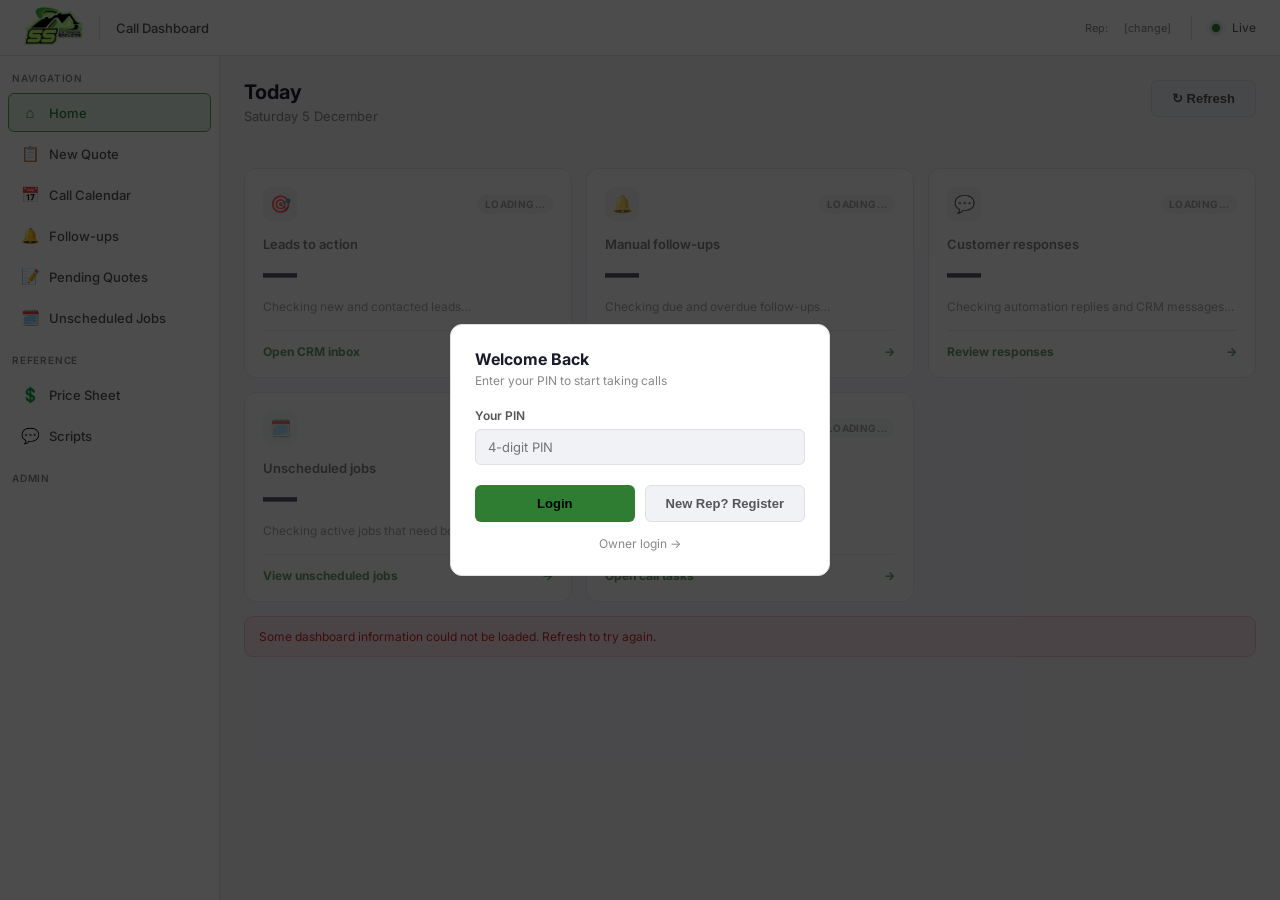
==== index.html @ 4232d692 "Simplify follow-up workspace" ====
<!DOCTYPE html>
<html lang="en">
<head>
<meta charset="UTF-8">
<meta name="viewport" content="width=device-width, initial-scale=1.0">
<title>SS Exterior Services — Call Dashboard</title>
<link rel="stylesheet" href="/css/app.css">
<style>
/* ── Floating Chat Widget ─────────────────────────────── */
#chat-bubble {
  position: fixed;
  bottom: 24px;
  right: 24px;
  width: 56px;
  height: 56px;
  border-radius: 50%;
  background: var(--ss-green, #39b54a);
  border: none;
  cursor: pointer;
  font-size: 24px;
  box-shadow: 0 4px 20px rgba(0,0,0,0.2);
  z-index: 9000;
  display: flex;
  align-items: center;
  justify-content: center;
  transition: transform 0.15s, box-shadow 0.15s;
}
#chat-bubble:hover { transform: scale(1.07); box-shadow: 0 6px 24px rgba(0,0,0,0.25); }

#chat-bubble-badge {
  position: absolute;
  top: 2px; right: 2px;
  width: 12px; height: 12px;
  background: #ef4444;
  border-radius: 50%;
  border: 2px solid #fff;
}

#chat-panel {
  width: 100%;
  min-height: 620px;
  background: #fff;
  border-radius: 10px;
  display: flex;
  flex-direction: column;
  overflow: hidden;
  border: 1px solid rgba(0,0,0,0.08);
}

#chat-header {
  background: var(--ss-green, #39b54a);
  color: #fff;
  padding: 12px 16px;
  display: flex;
  align-items: center;
  justify-content: space-between;
  flex-shrink: 0;
}
#chat-close-btn {
  background: none;
  border: none;
  color: #fff;
  font-size: 16px;
  cursor: pointer;
  padding: 4px 8px;
  border-radius: 6px;
  opacity: 0.8;
}
#chat-close-btn:hover { opacity: 1; background: rgba(255,255,255,0.15); }

#chat-messages {
  flex: 1;
  overflow-y: auto;
  padding: 16px;
  display: flex;
  flex-direction: column;
  gap: 10px;
}

.chat-msg { display: flex; }
.chat-msg-bot { justify-content: flex-start; }
.chat-msg-user { justify-content: flex-end; }

.chat-bubble-msg {
  max-width: 82%;
  padding: 9px 13px;
  border-radius: 14px;
  font-size: 13px;
  line-height: 1.45;
}
.chat-msg-bot  .chat-bubble-msg { background: #f1f3f5; color: #1a1a1a; border-bottom-left-radius: 4px; }
.chat-msg-user .chat-bubble-msg { background: var(--ss-green, #39b54a); color: #fff; border-bottom-right-radius: 4px; }

.chat-bubble-msg em { font-style: italic; opacity: 0.8; }
.chat-bubble-msg strong { font-weight: 700; }
.chat-bubble-msg .chat-action-btn {
  display: inline-block;
  margin-top: 8px;
  padding: 6px 14px;
  background: var(--ss-green, #39b54a);
  color: #fff;
  border: none;
  border-radius: 8px;
  font-size: 12px;
  font-weight: 700;
  cursor: pointer;
  width: 100%;
}
.chat-bubble-msg .chat-action-btn:hover { opacity: 0.9; }
.chat-bubble-msg .chat-action-btn.secondary {
  background: #f1f3f5;
  color: #333;
  margin-top: 4px;
}

.chat-typing { display: flex; align-items: center; gap: 4px; padding: 10px 14px; }
.chat-typing span {
  width: 7px; height: 7px;
  background: #aaa;
  border-radius: 50%;
  animation: chatBounce 1s infinite;
}
.chat-typing span:nth-child(2) { animation-delay: 0.15s; }
.chat-typing span:nth-child(3) { animation-delay: 0.30s; }
@keyframes chatBounce { 0%,80%,100%{transform:translateY(0)} 40%{transform:translateY(-6px)} }

#chat-input-row {
  display: flex;
  align-items: flex-end;
  gap: 8px;
  padding: 12px 14px;
  border-top: 1px solid #eee;
  flex-shrink: 0;
}
#chat-input {
  flex: 1;
  border: 1px solid #ddd;
  border-radius: 10px;
  padding: 8px 12px;
  font-size: 13px;
  resize: none;
  outline: none;
  font-family: inherit;
  line-height: 1.4;
  max-height: 120px;
  overflow-y: auto;
}
#chat-input:focus { border-color: var(--ss-green, #39b54a); }
#chat-send-btn {
  width: 36px; height: 36px;
  border-radius: 50%;
  background: var(--ss-green, #39b54a);
  border: none;
  color: #fff;
  font-size: 16px;
  cursor: pointer;
  display: flex;
  align-items: center;
  justify-content: center;
  flex-shrink: 0;
  transition: opacity 0.15s;
}
#chat-send-btn:hover { opacity: 0.85; }
#chat-send-btn:disabled { opacity: 0.4; cursor: not-allowed; }

.chat-workspace {
  display: grid;
  grid-template-columns: minmax(0, 1fr) 320px;
  gap: 16px;
  align-items: stretch;
}
.chat-side-panel {
  background: #fff;
  border: 1px solid var(--border);
  border-radius: 10px;
  padding: 16px;
  min-height: 620px;
  display: flex;
  flex-direction: column;
  gap: 12px;
}
.suggested-service-block {
  border: 1px solid #e5e7eb;
  border-radius: 8px;
  overflow: hidden;
  background: #fff;
}
.suggested-service-title {
  padding: 9px 11px;
  font-size: 12px;
  font-weight: 800;
  color: var(--ss-green);
  background: #f0fdf4;
}
.suggested-question {
  padding: 9px 11px;
  border-top: 1px solid #f1f5f9;
  font-size: 12px;
  line-height: 1.4;
  color: #334155;
}
.quote-start-actions {
  display: flex;
  gap: 10px;
  flex-wrap: wrap;
  align-items: center;
  margin-top: 16px;
}
.chat-build-bar {
  margin-top: auto;
  border-top: 1px solid var(--border);
  padding-top: 12px;
}
.calendar-layout {
  display: grid;
  grid-template-columns: minmax(0, 1fr) 360px;
  gap: 18px;
  align-items: start;
}
.todo-notepad {
  background: #fffdf2;
  border: 1px solid #eadfbd;
  border-radius: 10px;
  box-shadow: 0 12px 28px rgba(74, 61, 28, 0.08);
  overflow: hidden;
  position: relative;
}
.todo-notepad::before {
  content: "";
  position: absolute;
  left: 42px;
  top: 0;
  bottom: 0;
  width: 2px;
  background: rgba(239, 68, 68, 0.18);
}
.todo-pad-header {
  display: flex;
  align-items: center;
  justify-content: space-between;
  gap: 10px;
  padding: 14px 16px 12px 56px;
  background: #fff8d9;
  border-bottom: 1px solid #eadfbd;
}
.todo-pad-title {
  font-size: 16px;
  font-weight: 900;
  color: #2f2a1d;
}
.todo-pad-count {
  font-size: 11px;
  font-weight: 800;
  color: #4b7f3b;
  background: #edf8e8;
  border: 1px solid #cbe7bf;
  border-radius: 999px;
  padding: 4px 9px;
  white-space: nowrap;
}
.todo-add-row {
  display: flex;
  gap: 8px;
  padding: 13px 14px 13px 56px;
  border-bottom: 1px solid rgba(234, 223, 189, 0.75);
}
.todo-input {
  flex: 1;
  border: 1px solid #e1d5ae;
  border-radius: 8px;
  background: #fffef8;
  padding: 9px 10px;
  font: inherit;
  font-size: 13px;
  outline: none;
}
.todo-input:focus { border-color: var(--ss-green); }
.todo-list {
  min-height: 210px;
  padding: 4px 0 8px;
  background-image: repeating-linear-gradient(to bottom, transparent 0, transparent 37px, rgba(91, 76, 38, 0.10) 38px, rgba(91, 76, 38, 0.10) 39px);
}
.todo-item {
  display: grid;
  grid-template-columns: 28px minmax(0, 1fr) 28px;
  gap: 8px;
  align-items: start;
  min-height: 39px;
  padding: 8px 10px 7px 56px;
}
.todo-check {
  width: 18px;
  height: 18px;
  margin-top: 2px;
  accent-color: var(--ss-green);
  cursor: pointer;
}
.todo-text {
  min-height: 22px;
  border: none;
  background: transparent;
  color: #332f24;
  font-size: 13px;
  line-height: 1.45;
  outline: none;
  padding: 0;
  word-break: break-word;
}
.todo-item.done .todo-text {
  color: #928a70;
  text-decoration: line-through;
}
.todo-delete {
  border: none;
  background: transparent;
  color: #a15c55;
  border-radius: 6px;
  cursor: pointer;
  font-size: 16px;
  line-height: 1;
  padding: 3px 0;
}
.todo-delete:hover { background: rgba(161, 92, 85, 0.12); }
.todo-empty {
  padding: 22px 18px 22px 56px;
  color: #8c836a;
  font-size: 13px;
  line-height: 1.5;
}
.todo-pad-footer {
  display: flex;
  justify-content: space-between;
  gap: 8px;
  padding: 11px 14px 13px 56px;
  background: rgba(255, 248, 217, 0.68);
  border-top: 1px solid rgba(234, 223, 189, 0.75);
}
.todo-reminder-list {
  margin: 12px 0 18px;
  padding: 0;
  list-style: none;
  display: flex;
  flex-direction: column;
  gap: 7px;
}
.todo-reminder-list li {
  background: #fffdf2;
  border: 1px solid #eadfbd;
  border-radius: 8px;
  padding: 9px 10px;
  font-size: 13px;
  color: #332f24;
}

@media (max-width: 480px) {
  #chat-bubble { bottom: 16px; right: 16px; }
  #chat-panel { min-height: calc(100dvh - 190px); }
}
@media (max-width: 900px) {
  .chat-workspace { grid-template-columns: 1fr; }
  .calendar-layout { grid-template-columns: 1fr; }
  .chat-side-panel { min-height: auto; }
  #chat-panel { min-height: 520px; }
}
</style>
</head>
<body>

<div class="app">
  <!-- TOP BAR -->
  <div class="topbar">
    <div class="logo"><img src="[data-uri]" alt="SS Exterior Services"></div>
    <div class="topbar-divider"></div>
    <div class="topbar-title">Call Dashboard</div>
    <div class="topbar-right">
      <div style="display:flex;align-items:center;gap:8px;cursor:pointer;" onclick="changeRep()">
        <div style="font-size:11px;color:var(--text3);">Rep:</div>
        <div id="rep-display" style="font-size:13px;font-weight:600;color:var(--ss-green);"></div>
        <div style="font-size:11px;color:var(--text3);">[change]</div>
      </div>
      <div style="width:1px;height:24px;background:var(--border);margin:0 8px;"></div>
      <div class="status-dot"></div>
      <div class="status-label">Live</div>
    </div>
  </div>

  <div class="main">
    <!-- SIDEBAR -->
    <div class="sidebar">
      <div class="sidebar-section">Navigation</div>
      <div class="nav-item active" onclick="showPage('home')">
        <span class="nav-icon">⌂</span> Home
      </div>
      <div class="nav-item" onclick="showPage('quotes')">
        <span class="nav-icon">📋</span> New Quote
      </div>
      <div class="nav-item" onclick="showPage('calendar')">
        <span class="nav-icon">📅</span> Call Calendar
      </div>
      <div class="nav-item" onclick="showPage('followups')">
        <span class="nav-icon">🔔</span> Follow-ups
      </div>
      <div class="nav-item" onclick="showPage('pendingquotes'); loadPendingQuotesTab();">
        <span class="nav-icon">📝</span> Pending Quotes
      </div>
      <div class="nav-item" onclick="showPage('unscheduled')">
        <span class="nav-icon">🗓️</span> Unscheduled Jobs
      </div>
      <div class="sidebar-section">Reference</div>
      <div class="nav-item" onclick="showPage('pricing')">
        <span class="nav-icon">💲</span> Price Sheet
      </div>
      <div class="nav-item" onclick="showPage('scripts')">
        <span class="nav-icon">💬</span> Scripts
      </div>
      <div class="sidebar-section">Admin</div>
      <div class="nav-item" onclick="showPage('performance')" id="nav-performance" style="display:none;">
        <span class="nav-icon">📊</span> Performance
      </div>
    </div>

    <!-- CONTENT -->
    <div class="content">

      <!-- ==================== HOME PAGE ==================== -->
      <div class="page active" id="page-home">
        <div class="home-heading">
          <div>
            <div class="page-title">Today</div>
            <div class="page-subtitle" id="home-date">What needs your attention across the Call Dashboard and CRM</div>
          </div>
          <button class="btn-secondary home-refresh" id="home-refresh-btn" onclick="loadHomeDashboard(true)">↻ Refresh</button>
        </div>
        <div class="home-caught-up" id="home-caught-up" hidden>
          <div class="home-caught-up-icon">✓</div>
          <div><strong>You’re caught up for today</strong><span>Nothing needs immediate attention.</span></div>
        </div>
        <div class="home-card-grid" id="home-card-grid" aria-live="polite">
          <article class="home-action-card is-loading" id="home-card-leads"><div class="home-card-top"><span class="home-card-icon">🎯</span><span class="home-card-state">Loading…</span></div><div class="home-card-label">Leads to action</div><div class="home-card-count">—</div><div class="home-card-detail">Checking new and contacted leads…</div><button class="home-card-link" onclick="openCrmPage('/inbox')">Open CRM inbox <span>→</span></button></article>
          <article class="home-action-card is-loading" id="home-card-followups"><div class="home-card-top"><span class="home-card-icon">🔔</span><span class="home-card-state">Loading…</span></div><div class="home-card-label">Manual follow-ups</div><div class="home-card-count">—</div><div class="home-card-detail">Checking due and overdue follow-ups…</div><button class="home-card-link" onclick="openHomeSection('followups')">View follow-ups <span>→</span></button></article>
          <article class="home-action-card is-loading" id="home-card-responses"><div class="home-card-top"><span class="home-card-icon">💬</span><span class="home-card-state">Loading…</span></div><div class="home-card-label">Customer responses</div><div class="home-card-count">—</div><div class="home-card-detail">Checking automation replies and CRM messages…</div><button class="home-card-link" onclick="openHomeSection('followups')">Review responses <span>→</span></button></article>
          <article class="home-action-card is-loading" id="home-card-unscheduled"><div class="home-card-top"><span class="home-card-icon">🗓️</span><span class="home-card-state">Loading…</span></div><div class="home-card-label">Unscheduled jobs</div><div class="home-card-count">—</div><div class="home-card-detail">Checking active jobs that need booking…</div><button class="home-card-link" onclick="openHomeSection('unscheduled')">View unscheduled jobs <span>→</span></button></article>
          <article class="home-action-card is-loading" id="home-card-todos"><div class="home-card-top"><span class="home-card-icon">✓</span><span class="home-card-state">Loading…</span></div><div class="home-card-label">Call tasks</div><div class="home-card-count">—</div><div class="home-card-detail">Checking the shared call task list…</div><button class="home-card-link" onclick="openHomeSection('calendar')">Open call tasks <span>→</span></button></article>
        </div>
        <div class="home-load-error" id="home-load-error" hidden></div>
      </div>

      <!-- ==================== NEW QUOTE PAGE ==================== -->
      <div class="page" id="page-quotes">


        <div id="service-select-view">
          <div class="page-title">New Quote</div>
          <div class="page-subtitle">Capture the client details first, then build the quote through chat</div>

          <!-- CLIENT INFO FIRST -->
          <div class="card" style="margin-bottom:20px;">
            <div class="card-header">
              <div>
                <div class="card-title">Client Details</div>
                <div class="card-subtitle">Capture before anything else in case the call drops</div>
              </div>
            </div>
            <div class="form-row">
              <div class="form-group">
                <label class="form-label">Client Name *</label>
                <input class="form-input" id="client-name" placeholder="Full name" oninput="updateClientInfo()">
              </div>
              <div class="form-group">
                <label class="form-label">Phone Number *</label>
                <input class="form-input" id="client-phone" placeholder="04XX XXX XXX" oninput="updateClientInfo()" onblur="loadClientAttributionDefault()">
              </div>
            </div>
            <div class="form-row">
              <div class="form-group">
                <label class="form-label">Suburb *</label>
                <input class="form-input" id="client-suburb" placeholder="e.g. Kilmore"
                  oninput="updateClientInfo(); calcTravel(this.value)"
                  onblur="_refreshManualQuoteIfVisible()">
              </div>
              <div class="form-group">
                <label class="form-label">Travel Estimate</label>
                <input class="form-input" id="travel-display" placeholder="Enter suburb first" readonly style="color:var(--ss-green);">
              </div>
            </div>
            <div class="form-row">
              <div class="form-group">
                <label class="form-label">Email <span style="color:var(--text3);font-weight:400;">(optional)</span></label>
                <input class="form-input" id="client-email" placeholder="client@email.com" oninput="updateClientInfo()">
              </div>
              <div class="form-group" style="display:flex;align-items:flex-end;">
                <div style="font-size:11px;color:var(--text3);padding-bottom:4px;">Email needed to send quote via Outlook</div>
              </div>
            </div>
            <div class="form-group">
              <label class="form-label">Full Property Address <span style="color:var(--text3);font-weight:400;">(street number + street + suburb)</span></label>
              <input class="form-input" id="client-address" placeholder="e.g. 12 Smith St, Kilmore" oninput="updateClientInfo()">
            </div>
            <div class="form-group" style="background:#f4faef;border:1px solid #d8ebcb;border-radius:10px;padding:12px;">
              <div class="form-label">Marketing permission <span style="color:var(--text3);font-weight:400;">(optional — ask the customer; leave unticked unless they say yes)</span></div>
              <label style="display:flex;gap:8px;align-items:flex-start;font-size:12px;margin-top:7px;"><input type="checkbox" id="client-consent-sms" onchange="updateClientInfo()" style="margin-top:2px;"> SMS marketing: Yes</label>
              <label style="display:flex;gap:8px;align-items:flex-start;font-size:12px;margin-top:7px;"><input type="checkbox" id="client-consent-email" onchange="updateClientInfo()" style="margin-top:2px;"> Email marketing: Yes</label>
              <div style="font-size:11px;color:var(--text3);margin-top:7px;">Suggested wording: “Would you like occasional offers and seasonal service reminders? You can opt out at any time.”</div>
            </div>
            <div class="form-row">
              <div class="form-group">
                <label class="form-label">Lead Source <span style="color:var(--text3);font-weight:400;">(if known)</span></label>
                <select class="form-input" id="client-source" onchange="updateClientSource()" style="background:#fff;">
                  <option value="">— Select source —</option>
                  <option value="phone-call">📞 Inbound phone call</option>
                  <option value="meta-ad">📘 Meta / Facebook Ad</option>
                  <option value="google-ad">🔍 Google Ad</option>
                  <option value="website">🌐 Website</option>
                  <option value="referral">🤝 Referral / word of mouth</option>
                  <option value="repeat">🔁 Repeat customer</option>
                  <option value="other">❓ Other</option>
                </select>
              </div>
              <div class="form-group" id="client-campaign-group" style="display:none;">
                <label class="form-label">Ad Campaign *</label>
                <input class="form-input" id="client-campaign" list="campaign-options" placeholder="Select or enter campaign" oninput="updateClientCampaign()">
                <datalist id="campaign-options"></datalist>
              </div>
            </div>
            <div id="client-warning" class="alert alert-info" style="display:none;">
              ⚡ Enter client name and phone before proceeding
            </div>
          </div>

          <div class="quote-start-actions">
            <button class="btn-primary" onclick="startChatQuote()" style="width:auto;min-width:180px;">Start Quote</button>
            <div style="font-size:12px;color:var(--text3);">The rep can type the service, measurements, custom line items and quote changes in the chat.</div>
          </div>
        </div>

        <!-- CALL FLOW VIEW -->
        <div id="call-flow-view" style="display:none;">
          <div class="flow-header">
            <button class="flow-back" onclick="backToServices()">← Go Back</button>
            <div class="flow-service-name" id="flow-service-name">Quote Chat</div>
          </div>
          <div class="chat-workspace">
            <div id="chat-panel">
              <div id="chat-header">
                <div style="display:flex;align-items:center;gap:8px;">
                  <span style="font-size:16px;">✦</span>
                  <div>
                    <div style="font-weight:700;font-size:13px;">Quote Assistant</div>
                    <div id="chat-status" style="font-size:11px;opacity:0.8;">Ready</div>
                  </div>
                </div>
              </div>

              <div id="chat-messages">
                <div class="chat-msg chat-msg-bot">
                  <div class="chat-bubble-msg">
                    Start by typing what the customer needs. For example: <em>"Gutter cleaning, 3 bed single storey in Wallan, no gutter guard, never cleaned."</em>
                  </div>
                </div>
              </div>

              <div id="chat-input-row">
                <textarea id="chat-input" placeholder="Type service, property details, quote changes or custom line items…" rows="1"
                  onkeydown="if(event.key==='Enter'&&!event.shiftKey){event.preventDefault();chatSend();}"
                  oninput="this.style.height='auto';this.style.height=Math.min(this.scrollHeight,120)+'px'"></textarea>
                <button id="chat-send-btn" onclick="chatSend()">↑</button>
              </div>
            </div>
            <aside class="chat-side-panel">
              <div>
                <div class="card-title">Suggested Questions</div>
                <div class="card-subtitle">Updates when a service is mentioned in chat</div>
              </div>
              <div id="suggested-questions-list"></div>
              <div id="chat-quote-items"></div>
              <div class="chat-build-bar">
                <button id="chat-build-quote-btn" class="btn-primary" onclick="buildChatQuote()" disabled>Build Quote</button>
                <div style="font-size:11px;color:var(--text3);margin-top:6px;">Available once at least one line item has been added.</div>
              </div>
            </aside>
          </div>
          <div id="quote-output" style="display:none;"></div>
        </div>
      </div>

      <!-- ==================== CALENDAR PAGE ==================== -->
      <div class="page" id="page-calendar">
        <div class="page-title">Call Calendar</div>
        <div class="page-subtitle">Scheduled callbacks and follow-ups</div>
        <div style="display:flex;justify-content:space-between;align-items:center;margin-bottom:16px;flex-wrap:wrap;gap:8px;">
          <div style="display:flex;align-items:center;gap:8px;">
            <button onclick="calPrev()" style="border:1px solid var(--border);background:#fff;border-radius:8px;padding:6px 12px;cursor:pointer;font-size:14px;">◀</button>
            <div id="cal-month-label" style="font-size:16px;font-weight:700;min-width:160px;text-align:center;"></div>
            <button onclick="calNext()" style="border:1px solid var(--border);background:#fff;border-radius:8px;padding:6px 12px;cursor:pointer;font-size:14px;">▶</button>
          </div>
          <div style="display:flex;gap:8px;">
            <button class="btn-secondary" style="width:auto;" onclick="importCallList()">📥 Import Call List</button>
            <button class="btn-primary" style="width:auto;" onclick="openAddFollowUp()">+ Add Follow-up</button>
          </div>
        </div>
        <div class="calendar-layout">
          <div>
            <div id="cal-grid" style="display:grid;grid-template-columns:repeat(7,1fr);gap:2px;margin-bottom:16px;">
              <!-- Rendered by JS -->
            </div>
            <div id="cal-day-detail" style="display:none;">
              <div style="display:flex;justify-content:space-between;align-items:center;margin-bottom:12px;">
                <div id="cal-day-title" style="font-size:15px;font-weight:700;"></div>
                <button onclick="document.getElementById('cal-day-detail').style.display='none'" style="border:none;background:none;cursor:pointer;font-size:18px;color:var(--text3);">✕</button>
              </div>
              <div id="cal-day-items"></div>
            </div>
          </div>
          <div class="todo-notepad">
            <div class="todo-pad-header">
              <div>
                <div class="todo-pad-title">Call To-Do List</div>
                <div style="font-size:12px;color:#7b735d;margin-top:2px;">Notes for the team to action</div>
              </div>
              <div class="todo-pad-count" id="todo-count">0 open</div>
            </div>
            <div class="todo-add-row">
              <input class="todo-input" id="todo-input" placeholder="Add a task..." onkeydown="if(event.key==='Enter'){addTodoItem()}">
              <button class="btn-primary" onclick="addTodoItem()" style="width:auto;padding:9px 12px;">Add</button>
            </div>
            <div class="todo-list" id="todo-list"></div>
            <div class="todo-pad-footer">
              <button class="btn-secondary" onclick="clearCompletedTodos()" style="width:auto;font-size:12px;">Clear Done</button>
              <button class="btn-secondary" onclick="clearAllTodos()" style="width:auto;font-size:12px;color:#a15c55;">Clear All</button>
            </div>
          </div>
        </div>
      </div>

      <!-- ==================== FOLLOW-UPS PAGE ==================== -->
      <div class="page" id="page-followups">
        <div style="display:flex;justify-content:space-between;align-items:flex-start;gap:14px;flex-wrap:wrap;">
          <div><div class="page-title">Follow-ups</div><div class="page-subtitle">Quote follow-ups and upcoming work in one clear workspace</div></div>
          <button id="priority-refresh-btn" class="btn-secondary" onclick="loadAiFollowUpPriorities(true)" style="width:auto;">Refresh</button>
        </div>
        <div class="priority-page-tabs" role="tablist" aria-label="Follow-up pages">
          <button id="priority-tab-quotes" class="priority-page-tab active" onclick="setPriorityPage('quotes')" role="tab">Pending Quotes <span id="priority-tab-quotes-count"></span></button>
          <button id="priority-tab-jobs" class="priority-page-tab" onclick="setPriorityPage('jobs')" role="tab">Unscheduled Jobs <span id="priority-tab-jobs-count"></span></button>
        </div>
        <div id="priority-quote-tabs" class="priority-sub-tabs" role="tablist" aria-label="Pending quote status">
          <button class="priority-sub-tab active" data-priority-quote-view="due" onclick="setPriorityQuoteView('due')" role="tab">Due for manual contact <span id="priority-sub-due-count"></span></button>
          <button class="priority-sub-tab" data-priority-quote-view="upcoming" onclick="setPriorityQuoteView('upcoming')" role="tab">Upcoming <span id="priority-sub-upcoming-count"></span></button>
          <button class="priority-sub-tab" data-priority-quote-view="not_scheduled" onclick="setPriorityQuoteView('not_scheduled')" role="tab">Not currently scheduled <span id="priority-sub-not-scheduled-count"></span></button>
          <button class="priority-sub-tab" data-priority-quote-view="draft" onclick="setPriorityQuoteView('draft')" role="tab">Drafts <span id="priority-sub-draft-count"></span></button>
          <button class="priority-sub-tab" data-priority-quote-view="draft_review" onclick="setPriorityQuoteView('draft_review')" role="tab">Draft review <span id="priority-sub-draft-review-count"></span></button>
        </div>
        <div id="priority-status" style="display:none;"></div>
        <div id="priority-overview" style="display:none;"></div>
        <div id="priority-list"><div class="empty-state"><div class="empty-state-title">Building the follow-up centre…</div><div class="empty-state-desc">Reading CRM deliveries, customer responses, internal notes, drafts and jobs</div></div></div>
      </div>

      <div class="modal-overlay" id="priority-detail-modal" onclick="if(event.target===this) closePriorityDetail()">
        <div class="modal priority-detail-modal" role="dialog" aria-modal="true" aria-labelledby="priority-detail-title">
          <div class="priority-detail-header">
            <div>
              <div class="modal-title" id="priority-detail-title">Follow-up details</div>
              <div id="priority-detail-service" class="priority-detail-service"></div>
            </div>
            <button class="btn-secondary" onclick="closePriorityDetail()" aria-label="Back to follow-ups" style="width:auto;">← Back to follow-ups</button>
          </div>
          <div id="priority-detail-body"></div>
          <div class="priority-detail-footer">
            <button class="btn-secondary" onclick="closePriorityDetail()">← Back to follow-ups</button>
            <button class="btn-primary" id="priority-detail-open-btn" style="width:auto;">Open record</button>
          </div>
        </div>
      </div>

      <!-- ==================== PRICING PAGE ==================== -->
      <div class="page" id="page-pricing">
        <div class="page-title">Price Sheet</div>
        <div class="page-subtitle">SS Exterior Services — fixed rates</div>

        <div class="card">
          <div class="card-title" style="margin-bottom:12px;">Global</div>
          <div class="quote-line"><span class="quote-line-label">Minimum job</span><span class="quote-line-value">$150.00</span></div>
          <div class="quote-line"><span class="quote-line-label">Travel</span><span class="quote-line-value">$1.00/km</span></div>
          <div class="quote-line"><span class="quote-line-label">Off-site debris removal</span><span class="quote-line-value">$100.00 flat</span></div>
        </div>

        <div class="two-col">
          <div class="card">
            <div class="card-title" style="margin-bottom:12px;">Gutter Cleaning</div>
            <div class="quote-line"><span class="quote-line-label">Single storey</span><span class="quote-line-value">$3.00/m</span></div>
            <div class="quote-line"><span class="quote-line-label">Double storey</span><span class="quote-line-value">$6.00/m</span></div>
            <div class="quote-line"><span class="quote-line-label">Gutter guard</span><span class="quote-line-value">×2</span></div>
            <div class="quote-line"><span class="quote-line-label">Difficult access</span><span class="quote-line-value">×1.5</span></div>
            <div class="quote-line"><span class="quote-line-label">Debris medium</span><span class="quote-line-value">×1.5</span></div>
            <div class="quote-line"><span class="quote-line-label">Debris heavy</span><span class="quote-line-value">×2</span></div>
          </div>
          <div class="card">
            <div class="card-title" style="margin-bottom:12px;">Solar Panel Cleaning</div>
            <div class="quote-line"><span class="quote-line-label">&lt;1 year since clean</span><span class="quote-line-value">$5.50/panel</span></div>
            <div class="quote-line"><span class="quote-line-label">1–2 years</span><span class="quote-line-value">$6.75/panel</span></div>
            <div class="quote-line"><span class="quote-line-label">2–4 years</span><span class="quote-line-value">$8.25/panel</span></div>
            <div class="quote-line"><span class="quote-line-label">4+ years / never</span><span class="quote-line-value">$10.50/panel</span></div>
            <div class="quote-line"><span class="quote-line-label">Double storey hard access</span><span class="quote-line-value">×2</span></div>
          </div>
          <div class="card">
            <div class="card-title" style="margin-bottom:12px;">Window Cleaning</div>
            <div class="quote-line"><span class="quote-line-label">Single storey exterior</span><span class="quote-line-value">$6.00/pane</span></div>
            <div class="quote-line"><span class="quote-line-label">Double storey exterior</span><span class="quote-line-value">$10.50/pane</span></div>
            <div class="quote-line"><span class="quote-line-label">Interior add-on</span><span class="quote-line-value">×2 exterior</span></div>
            <div class="quote-line"><span class="quote-line-label">Post-construction single</span><span class="quote-line-value">$17.50/pane</span></div>
            <div class="quote-line"><span class="quote-line-label">Post-construction double</span><span class="quote-line-value">$24.00/pane</span></div>
            <div class="quote-line"><span class="quote-line-label">Flyscreens</span><span class="quote-line-value">$5.00 each</span></div>
            <div class="quote-line"><span class="quote-line-label">Deep clean tracks</span><span class="quote-line-value">$9.00/window</span></div>
          </div>
          <div class="card">
            <div class="card-title" style="margin-bottom:12px;">Roof Cleaning (Softwash)</div>
            <div class="quote-line"><span class="quote-line-label">Single storey</span><span class="quote-line-value">$5.00/sqm</span></div>
            <div class="quote-line"><span class="quote-line-label">Double storey</span><span class="quote-line-value">$6.00/sqm</span></div>
            <div class="quote-line"><span class="quote-line-label">Biocide add-on single</span><span class="quote-line-value">$2.00/sqm</span></div>
            <div class="quote-line"><span class="quote-line-label">Biocide add-on double</span><span class="quote-line-value">$3.25/sqm</span></div>
          </div>
          <div class="card">
            <div class="card-title" style="margin-bottom:12px;">House Washing</div>
            <div class="quote-line"><span class="quote-line-label">Single storey (phone)</span><span class="quote-line-value">$450</span></div>
            <div class="quote-line"><span class="quote-line-label">Double storey (phone)</span><span class="quote-line-value">$650</span></div>
            <div class="quote-line"><span class="quote-line-label">Patio/veranda (single)</span><span class="quote-line-value">+$150</span></div>
            <div class="quote-line"><span class="quote-line-label">Patio/veranda (multiple)</span><span class="quote-line-value">+$250</span></div>
          </div>
          <div class="card">
            <div class="card-title" style="margin-bottom:12px;">Pressure Washing</div>
            <div class="quote-line"><span class="quote-line-label">&lt;1 year</span><span class="quote-line-value">$4.00/sqm</span></div>
            <div class="quote-line"><span class="quote-line-label">1–3 years</span><span class="quote-line-value">$4.50/sqm</span></div>
            <div class="quote-line"><span class="quote-line-label">3+ years / never</span><span class="quote-line-value">$5.00/sqm</span></div>
          </div>
          <div class="card">
            <div class="card-title" style="margin-bottom:12px;">Gutter Exterior Softwash</div>
            <div class="quote-line"><span class="quote-line-label">Single storey</span><span class="quote-line-value">$3.00/m</span></div>
            <div class="quote-line"><span class="quote-line-label">Double storey</span><span class="quote-line-value">$5.00/m</span></div>
          </div>
          <div class="card">
            <div class="card-title" style="margin-bottom:12px;">Solar Bird Proofing</div>
            <div class="quote-line"><span class="quote-line-label">Single storey mesh</span><span class="quote-line-value">$35.00/m</span></div>
            <div class="quote-line"><span class="quote-line-label">Double storey mesh</span><span class="quote-line-value">$55.00/m</span></div>
            <div class="quote-line"><span class="quote-line-label">Nest/dropping removal</span><span class="quote-line-value">$200 flat</span></div>
          </div>
        </div>
      </div>

      <!-- ==================== PERFORMANCE PAGE ==================== -->
      <div class="page" id="page-performance">
        <div class="page-title">Rep Performance</div>
        <div class="page-subtitle">Quote activity and conversion tracking</div>
        <div class="form-row" style="margin-bottom:16px;">
          <div class="form-group">
            <label class="form-label">Date From</label>
            <input class="form-input" type="date" id="perf-from">
          </div>
          <div class="form-group">
            <label class="form-label">Date To</label>
            <input class="form-input" type="date" id="perf-to">
          </div>
        </div>
        <button class="btn-primary" style="width:auto;margin-bottom:20px;" onclick="loadPerformance()">Load Report</button>
        <div id="performance-content">
          <div class="empty-state">
            <div class="empty-state-icon">📊</div>
            <div class="empty-state-title">Select a date range and load the report</div>
          </div>
        </div>
      </div>

      <!-- ==================== SCRIPTS PAGE ==================== -->
      <div class="page" id="page-scripts">
        <div class="page-title">Scripts & Guidelines</div>
        <div class="page-subtitle">Reference during calls</div>

        <div class="card">
          <div class="card-title" style="margin-bottom:12px;">📞 Opening Every Call</div>
          <div class="question-script" style="margin:0;">
            "Thanks for calling SS Exterior Services, my name is [Name]. Before we get into it, could I grab your name and best contact number just in case we get cut off?"
          </div>
        </div>

        <div class="card">
          <div class="card-title" style="margin-bottom:12px;">🚨 Custom Quote — Escalation to Simon</div>
          <div class="question-script" style="margin:0;">
            "That's something that requires a custom quote — I'll pass your details straight to Simon who'll be in touch shortly. Could I grab your name, best contact number, and address? [If stains/photos needed: 'Could you also send through some photos to 0447 130 743?']"
          </div>
        </div>

        <div class="card">
          <div class="card-title" style="margin-bottom:12px;">🪟 Window Cleaning Disclaimer</div>
          <div class="question-script" style="margin:0;">
            "Just to let you know, this is a standard window clean and doesn't include removal of hard water stains, paint residue, silicone, or any heavy buildup. If there is any of that present on the day, we'll let you know and that would be quoted separately before we proceed."
          </div>
        </div>

        <div class="card">
          <div class="card-title" style="margin-bottom:12px;">🧪 Biocide Treatment Explanation</div>
          <div class="question-script" style="margin:0;">
            "A roof biocide treatment is a specialised chemical treatment we apply directly to your roof surface. It kills all existing lichen, moss, and algae at the root — not just on the surface — and prevents regrowth for up to 2 to 4 years depending on your roof and environment. You'll see the lichen gradually dying off and disappearing over the following months. It's a much gentler process than pressure washing, so it's completely safe for all roof types including terra cotta."
          </div>
        </div>

        <div class="card">
          <div class="card-title" style="margin-bottom:12px;">🐦 Bird Proofing Bundle Explanation</div>
          <div class="question-script" style="margin:0;">
            "Just so you know, our solar bird proofing is part of a complete service package. We include a full gutter clean and solar panel clean at the same time. That way the job is done to a complete standard — it also means you're not dealing with blocked gutters or dirty panels voiding any warranty on the proofing. It works out much better value all round."
          </div>
        </div>

        <div class="card">
          <div class="card-title" style="margin-bottom:12px;">🏡 House Washing — What's Included</div>
          <div class="question-script" style="margin:0;">
            "That includes a complete clean of your home's exterior — walls, facades, gutters, fascia, and eaves. It doesn't include the roof — that's a separate service if you need it. All our cleaning methods comply with manufacturer specifications for your building materials, so it's fully warranty compliant. We'll also send you before and after photos."
          </div>
        </div>

        <div class="card">
          <div class="card-title" style="margin-bottom:12px;">✅ Closing Every Call</div>
          <div class="question-script" style="margin:0;">
            "So just to confirm, we'll be doing [SERVICE] at [SUBURB] for a total of $[PRICE] including travel. That includes [KEY INCLUSIONS]. When works best for you — are you flexible on dates or is there a particular time that suits?"
          </div>
        </div>
      </div>

      <!-- ==================== PENDING QUOTES PAGE ==================== -->
      <div class="page" id="page-pendingquotes">
        <div class="page-title">Pending Quotes</div>
        <div class="page-subtitle">Select a quote to review and close with the customer</div>
        <div id="pq-list-view">
          <div id="pq-list-container">
            <div class="empty-state">
              <div class="empty-state-icon">📝</div>
              <div class="empty-state-title">Loading quotes…</div>
            </div>
          </div>
        </div>
        <div id="pq-detail-view" style="display:none;">
          <!-- Injected by JS -->
        </div>
      </div>

      <!-- ==================== UNSCHEDULED JOBS PAGE ==================== -->
      <div class="page" id="page-unscheduled">
        <div class="page-title">Unscheduled Jobs</div>
        <div class="page-subtitle">Contact customers, record an outcome, and book active jobs or unscheduled calendar events</div>
        <div id="uj-list-view">
          <div style="display:flex;gap:10px;align-items:center;margin-bottom:16px;flex-wrap:wrap;">
            <input id="uj-search" class="form-input" type="search" placeholder="Search client, service, phone, or notes…" oninput="renderUnscheduledList()" style="max-width:420px;">
            <button class="btn-secondary" onclick="loadUnscheduledTab()" style="width:auto;">↻ Refresh</button>
          </div>
          <div id="uj-list-container">
            <div class="empty-state"><div class="empty-state-icon">🗓️</div><div class="empty-state-title">Loading unscheduled items…</div></div>
          </div>
        </div>
        <div id="uj-detail-view" style="display:none;"></div>
      </div>

    </div><!-- /content -->
  </div><!-- /main -->
</div><!-- /app -->

<!-- TO-DO REMINDER MODAL -->
<div class="modal-overlay" id="todo-reminder-modal">
  <div class="modal" style="width:440px;">
    <div class="modal-title">Call To-Do Reminder</div>
    <div class="modal-subtitle">There are items on the team to-do list to address.</div>
    <ul class="todo-reminder-list" id="todo-reminder-list"></ul>
    <div class="modal-actions">
      <button class="btn-secondary" onclick="closeTodoReminder()">Dismiss</button>
      <button class="btn-primary" onclick="closeTodoReminder(); showPageFromTodoReminder();">Open Call Calendar</button>
    </div>
  </div>
</div>

<!-- ADD FOLLOW-UP MODAL -->
<div class="modal-overlay" id="followup-modal">
  <div class="modal">
    <div class="modal-title">Add Follow-up</div>
    <div class="modal-subtitle">Schedule a callback or follow-up call</div>
    <div class="form-group">
      <label class="form-label">Client Name</label>
      <input class="form-input" id="fu-name" placeholder="Full name">
    </div>
    <div class="form-row">
      <div class="form-group">
        <label class="form-label">Phone</label>
        <input class="form-input" id="fu-phone" placeholder="04XX XXX XXX">
      </div>
      <div class="form-group">
        <label class="form-label">Service</label>
        <select class="form-input" id="fu-service">
          <option>Gutter Cleaning</option>
          <option>Solar Panel Cleaning</option>
          <option>Window Cleaning</option>
          <option>House Washing</option>
          <option>Roof Cleaning</option>
          <option>Roof Biocide Treatment</option>
          <option>Pressure Washing</option>
          <option>Gutter Exterior Softwash</option>
          <option>Solar Bird Proofing</option>
        </select>
      </div>
    </div>
    <div class="form-row">
      <div class="form-group">
        <label class="form-label">Next Follow-up</label>
        <input class="form-input" id="fu-date" type="date">
      </div>
      <div class="form-group">
        <label class="form-label">Call Time</label>
        <input class="form-input" id="fu-time" type="time">
      </div>
    </div>
    <div class="form-group">
      <label class="form-label">Notes</label>
      <textarea class="form-input" id="fu-notes" placeholder="What to discuss, quote given, etc."></textarea>
    </div>
    <div class="modal-actions">
      <button class="btn-secondary" onclick="closeModal()">Cancel</button>
      <button class="btn-primary" onclick="saveFollowUp()">Save Follow-up</button>
    </div>
  </div>
</div>

<!-- REP LOGIN MODAL -->
<div class="modal-overlay" id="rep-modal">
  <div class="modal" style="width:380px;">
    <div id="rep-login-view">
      <div class="modal-title">Welcome Back</div>
      <div class="modal-subtitle">Enter your PIN to start taking calls</div>
      <div class="form-group">
        <label class="form-label">Your PIN</label>
        <input class="form-input" id="rep-pin-input" type="password" maxlength="4" placeholder="4-digit PIN" onkeydown="if(event.key==='Enter')loginWithPin()">
      </div>
      <div id="pin-error" class="alert alert-danger" style="display:none;margin-top:8px;">Incorrect PIN. Try again.</div>
      <div class="modal-actions">
        <button class="btn-primary" onclick="loginWithPin()">Login</button>
        <button class="btn-secondary" onclick="showRegisterView()">New Rep? Register</button>
      </div>
      <div style="margin-top:12px;text-align:center;">
        <span style="font-size:12px;color:var(--text3);cursor:pointer;" onclick="showOwnerLogin()">Owner login →</span>
      </div>
    </div>
    <div id="rep-register-view" style="display:none;">
      <div class="modal-title">Register as Rep</div>
      <div class="modal-subtitle">Set up your profile to start taking calls</div>
      <div class="form-group">
        <label class="form-label">Your Name</label>
        <input class="form-input" id="reg-name-input" placeholder="e.g. Sarah">
      </div>
      <div class="form-group">
        <label class="form-label">Choose a 4-digit PIN</label>
        <input class="form-input" id="reg-pin-input" type="password" maxlength="4" placeholder="e.g. 1234">
      </div>
      <div class="form-group">
        <label class="form-label">Confirm PIN</label>
        <input class="form-input" id="reg-pin-confirm" type="password" maxlength="4" placeholder="Repeat PIN">
      </div>
      <div id="reg-error" class="alert alert-danger" style="display:none;margin-top:8px;"></div>
      <div class="modal-actions">
        <button class="btn-primary" onclick="registerRep()">Create Profile</button>
        <button class="btn-secondary" onclick="showLoginView()">Back to Login</button>
      </div>
    </div>
    <div id="owner-login-view" style="display:none;">
      <div class="modal-title">Owner Access</div>
      <div class="modal-subtitle">Enter your owner PIN to view performance data</div>
      <div class="form-group">
        <label class="form-label">Owner PIN</label>
        <input class="form-input" id="owner-pin-input" type="password" maxlength="6" placeholder="Owner PIN">
      </div>
      <div id="owner-error" class="alert alert-danger" style="display:none;margin-top:8px;">Incorrect PIN.</div>
      <div class="modal-actions">
        <button class="btn-primary" onclick="loginAsOwner()">Login as Owner</button>
        <button class="btn-secondary" onclick="showLoginView()">Back</button>
      </div>
    </div>
  </div>
</div>

<div class="toast" id="toast"></div>

<script src="/js/config.js"></script>
<script src="/js/services.js"></script>
<script>
let googleAccessToken = null;
let googleRefreshToken = localStorage.getItem('ss_google_refresh') || null;
let googleAccessTokenExpiresAt = 0;


// ============================================================
// STATE
// ============================================================
let currentService = null;
let currentStep = 0;
let answers = {};
let multiServiceItems = []; // accumulated line items for multi-service quotes
let clientInfo = { name: '', phone: '', suburb: '', email: '', address: '', source: '', campaignName: '', campaignId: '', consentSms: false, consentEmail: false, travelKm: 0, travelCost: 0 };
const recordedCallConsent = new Set();

function serviceAmount(item) {
  const value = Number(item && item.rawTotal !== undefined ? item.rawTotal : item && item.total);
  return Number.isFinite(value) ? value : 0;
}

function calculateQuoteTotals(items, travelCost = clientInfo.travelCost) {
  const serviceSubtotal = (items || []).reduce((sum, item) => sum + serviceAmount(item), 0);
  const travel = Math.max(0, Number(travelCost) || 0);
  const runningSubtotal = serviceSubtotal + travel;
  const minimum = Math.max(0, Number(minJob()) || 0);
  const minimumAdjustment = Math.max(0, minimum - runningSubtotal);
  return { serviceSubtotal, travel, runningSubtotal, minimum, minimumAdjustment, total: runningSubtotal + minimumAdjustment };
}
let followUps = [];
let currentRep = null; // { id, name, pin }
let isOwner = false;
let todoItems = [];
const TODO_STORAGE_KEY = 'ss_call_calendar_todos';
const SETTINGS_STORAGE_KEY = 'ss_dashboard_settings';
const SETTINGS_ROW_KEY = 'dashboard_settings';
let dashboardSettings = {
  pricing: {},
  content: {
    scripts: [
      { id: 'opening-call', title: 'Opening Every Call', text: '"Thanks for calling SS Exterior Services, my name is [Name]. Before we get into it, could I grab your name and best contact number just in case we get cut off?"' },
      { id: 'custom-quote', title: 'Custom Quote — Escalation to Simon', text: '"That\'s something that requires a custom quote — I\'ll pass your details straight to Simon who\'ll be in touch shortly. Could I grab your name, best contact number, and address? [If stains/photos needed: \'Could you also send through some photos to 0447 130 743?\']"' },
      { id: 'window-disclaimer', title: 'Window Cleaning Disclaimer', text: '"Just to let you know, this is a standard window clean and doesn\'t include removal of hard water stains, paint residue, silicone, or any heavy buildup. If there is any of that present on the day, we\'ll let you know and that would be quoted separately before we proceed."' },
      { id: 'biocide-explanation', title: 'Biocide Treatment Explanation', text: '"A roof biocide treatment is a specialised chemical treatment we apply directly to your roof surface. It kills all existing lichen, moss, and algae at the root — not just on the surface — and prevents regrowth for up to 2 to 4 years depending on your roof and environment. You\'ll see the lichen gradually dying off and disappearing over the following months. It\'s a much gentler process than pressure washing, so it\'s completely safe for all roof types including terra cotta."' },
      { id: 'bird-proofing-bundle', title: 'Bird Proofing Bundle Explanation', text: '"Just so you know, our solar bird proofing is part of a complete service package. We include a full gutter clean and solar panel clean at the same time. That way the job is done to a complete standard — it also means you\'re not dealing with blocked gutters or dirty panels voiding any warranty on the proofing. It works out much better value all round."' },
      { id: 'house-washing-inclusions', title: 'House Washing — What\'s Included', text: '"That includes a complete clean of your home\'s exterior — walls, facades, gutters, fascia, and eaves. It doesn\'t include the roof — that\'s a separate service if you need it. All our cleaning methods comply with manufacturer specifications for your building materials, so it\'s fully warranty compliant. We\'ll also send you before and after photos."' },
      { id: 'closing-call', title: 'Closing Every Call', text: '"So just to confirm, we\'ll be doing [SERVICE] at [SUBURB] for a total of $[PRICE] including travel. That includes [KEY INCLUSIONS]. When works best for you — are you flexible on dates or is there a particular time that suits?"' }
    ],
    serviceInclusions: {},
    serviceStepScripts: {}
  }
};
let todoSyncTimer = null;


// ============================================================
// REP AUTH
// ============================================================
function initRep() {
  // Try restore session from localStorage
  const saved = localStorage.getItem('ss_rep_session');
  if (saved) {
    try {
      const data = JSON.parse(saved);
      if (data && data.id && data.name) {
        currentRep = { id: data.id, name: data.name, ...(data.pin ? { pin: data.pin } : {}) };
        isOwner = data.id === 'OWNER' || data.isOwner === true;
        updateRepDisplay();
        loadFollowUps();
        document.getElementById('nav-performance').style.display = isOwner ? 'flex' : 'none';
        renderPricingPage();
        renderScriptsPage();
        return;
      }
    } catch(e) {}
    localStorage.removeItem('ss_rep_session');
  }
  showRepModal();
}

function showRepModal() {
  showLoginView();
  document.getElementById('rep-modal').classList.add('open');
}

function showLoginView() {
  document.getElementById('rep-login-view').style.display = 'block';
  document.getElementById('rep-register-view').style.display = 'none';
  document.getElementById('owner-login-view').style.display = 'none';
  document.getElementById('pin-error').style.display = 'none';
  document.getElementById('rep-pin-input').value = '';
}

function showRegisterView() {
  document.getElementById('rep-login-view').style.display = 'none';
  document.getElementById('rep-register-view').style.display = 'block';
  document.getElementById('owner-login-view').style.display = 'none';
  document.getElementById('reg-error').style.display = 'none';
  document.getElementById('reg-name-input').value = '';
  document.getElementById('reg-pin-input').value = '';
  document.getElementById('reg-pin-confirm').value = '';
}

function showOwnerLogin() {
  document.getElementById('rep-login-view').style.display = 'none';
  document.getElementById('rep-register-view').style.display = 'none';
  document.getElementById('owner-login-view').style.display = 'block';
  document.getElementById('owner-error').style.display = 'none';
  document.getElementById('owner-pin-input').value = '';
}

async function loginWithPin() {
  const pin = document.getElementById('rep-pin-input').value.trim();
  if (!pin) return;
  try {
    const res = await fetch(`${SUPABASE_URL}/rest/v1/call_reps?pin=eq.${pin}&active=eq.true&select=id,name,pin`, {
      headers: { 'apikey': SUPABASE_KEY, 'Authorization': `Bearer ${SUPABASE_KEY}` }
    });
    const reps = await res.json();
    if (reps && reps.length > 0) {
      currentRep = reps[0];
      isOwner = false;
      localStorage.setItem('ss_rep_session', JSON.stringify(currentRep));
      document.getElementById('rep-modal').classList.remove('open');
      updateRepDisplay();
      loadFollowUps();
      document.getElementById('nav-performance').style.display = 'none';
      renderPricingPage();
      renderScriptsPage();
    } else {
      document.getElementById('pin-error').style.display = 'block';
    }
  } catch(e) {
    document.getElementById('pin-error').style.display = 'block';
  }
}

async function registerRep() {
  const name = document.getElementById('reg-name-input').value.trim();
  const pin = document.getElementById('reg-pin-input').value.trim();
  const confirm = document.getElementById('reg-pin-confirm').value.trim();
  const errEl = document.getElementById('reg-error');
  errEl.style.display = 'none';
  if (!name) { errEl.textContent = 'Please enter your name.'; errEl.style.display = 'block'; return; }
  if (pin.length !== 4 || !/^\d+$/.test(pin)) { errEl.textContent = 'PIN must be exactly 4 digits.'; errEl.style.display = 'block'; return; }
  if (pin !== confirm) { errEl.textContent = 'PINs do not match.'; errEl.style.display = 'block'; return; }
  try {
    // Check PIN not already taken
    const check = await fetch(`${SUPABASE_URL}/rest/v1/call_reps?pin=eq.${pin}&select=id`, {
      headers: { 'apikey': SUPABASE_KEY, 'Authorization': `Bearer ${SUPABASE_KEY}` }
    });
    const existing = await check.json();
    if (existing && existing.length > 0) { errEl.textContent = 'That PIN is already taken. Choose another.'; errEl.style.display = 'block'; return; }
    const id = 'REP-' + Date.now();
    const res = await fetch(`${SUPABASE_URL}/rest/v1/call_reps`, {
      method: 'POST',
      headers: {
        'apikey': SUPABASE_KEY,
        'Authorization': `Bearer ${SUPABASE_KEY}`,
        'Content-Type': 'application/json',
        'Prefer': 'return=representation'
      },
      body: JSON.stringify({ id, name, pin, active: true })
    });
    if (res.ok) {
      currentRep = { id, name, pin };
      isOwner = false;
      localStorage.setItem('ss_rep_session', JSON.stringify(currentRep));
      document.getElementById('rep-modal').classList.remove('open');
      updateRepDisplay();
      loadFollowUps();
      showToast('Profile created! Welcome, ' + name);
      renderPricingPage();
      renderScriptsPage();
    } else {
      errEl.textContent = 'Error creating profile. Try again.'; errEl.style.display = 'block';
    }
  } catch(e) {
    errEl.textContent = 'Network error. Try again.'; errEl.style.display = 'block';
  }
}

function loginAsOwner() {
  const pin = document.getElementById('owner-pin-input').value.trim();
  if (pin === OWNER_PIN) {
    currentRep = { id: 'OWNER', name: 'Simon (Owner)', pin: OWNER_PIN };
    isOwner = true;
    // Persist the owner identity without retaining the owner PIN in browser storage.
    localStorage.setItem('ss_rep_session', JSON.stringify({ id: 'OWNER', name: 'Simon (Owner)', isOwner: true }));
    document.getElementById('rep-modal').classList.remove('open');
    updateRepDisplay();
    loadFollowUps();
    document.getElementById('nav-performance').style.display = 'flex';
    renderPricingPage();
    renderScriptsPage();
  } else {
    document.getElementById('owner-error').style.display = 'block';
  }
}

function updateRepDisplay() {
  document.getElementById('rep-display').textContent = currentRep ? currentRep.name : 'Not set';
}

function changeRep() {
  localStorage.removeItem('ss_rep_session');
  currentRep = null;
  isOwner = false;
  document.getElementById('nav-performance').style.display = 'none';
  renderPricingPage();
  renderScriptsPage();
  showRepModal();
}

// ============================================================
// PERFORMANCE DASHBOARD
// ============================================================
async function loadPerformance() {
  const from = document.getElementById('perf-from').value;
  const to = document.getElementById('perf-to').value;
  const el = document.getElementById('performance-content');
  el.innerHTML = '<div class="empty-state"><div class="empty-state-icon">⏳</div><div class="empty-state-title">Loading...</div></div>';

  try {
    let url = `${SUPABASE_URL}/rest/v1/quotes?select=*`;
    if (from) url += `&created_at=gte.${from}T00:00:00`;
    if (to) url += `&created_at=lte.${to}T23:59:59`;

    const res = await fetch(url, {
      headers: { 'apikey': SUPABASE_KEY, 'Authorization': `Bearer ${SUPABASE_KEY}` }
    });
    const quotes = await res.json();

    // Also load reps for display
    const repsRes = await fetch(`${SUPABASE_URL}/rest/v1/call_reps?select=id,name`, {
      headers: { 'apikey': SUPABASE_KEY, 'Authorization': `Bearer ${SUPABASE_KEY}` }
    });
    const reps = await repsRes.json();
    const repMap = {};
    (reps || []).forEach(r => repMap[r.id] = r.name);

    // Group by rep
    const byRep = {};
    (quotes || []).forEach(q => {
      const repId = q.notes ? (q.notes.match(/RepID:([^\s.]+)/) || [])[1] : null;
      const repName = repId ? (repMap[repId] || repId) : 'Unknown';
      if (!byRep[repName]) byRep[repName] = { quotes: 0, value: 0, approved: 0 };
      byRep[repName].quotes++;
      byRep[repName].value += parseFloat(q.total || 0);
      if (q.status === 'approved') byRep[repName].approved++;
    });

    if (Object.keys(byRep).length === 0) {
      el.innerHTML = '<div class="empty-state"><div class="empty-state-icon">📊</div><div class="empty-state-title">No quotes found in this date range</div></div>';
      return;
    }

    const totalQuotes = quotes.length;
    const totalValue = quotes.reduce((s, q) => s + parseFloat(q.total || 0), 0);
    const totalApproved = quotes.filter(q => q.status === 'approved').length;

    let html = `
      <div class="stats-row" style="grid-template-columns:repeat(3,1fr);">
        <div class="stat-card"><div class="stat-label">Total Quotes</div><div class="stat-value">${totalQuotes}</div></div>
        <div class="stat-card"><div class="stat-label">Total Value</div><div class="stat-value">$${totalValue.toFixed(0)}</div></div>
        <div class="stat-card"><div class="stat-label">Approved</div><div class="stat-value">${totalApproved}</div></div>
      </div>
      <div class="card" style="margin-top:16px;">
        <div class="card-title" style="margin-bottom:12px;">By Rep</div>
        <table style="width:100%;border-collapse:collapse;font-size:13px;">
          <thead>
            <tr style="border-bottom:2px solid var(--border);">
              <th style="text-align:left;padding:8px 4px;color:var(--text3);font-weight:600;">Rep</th>
              <th style="text-align:right;padding:8px 4px;color:var(--text3);font-weight:600;">Quotes</th>
              <th style="text-align:right;padding:8px 4px;color:var(--text3);font-weight:600;">Value</th>
              <th style="text-align:right;padding:8px 4px;color:var(--text3);font-weight:600;">Approved</th>
              <th style="text-align:right;padding:8px 4px;color:var(--text3);font-weight:600;">Conv%</th>
            </tr>
          </thead>
          <tbody>
            ${Object.entries(byRep).sort((a,b) => b[1].value - a[1].value).map(([name, data]) => `
              <tr style="border-bottom:1px solid var(--border);">
                <td style="padding:10px 4px;font-weight:600;">${name}</td>
                <td style="padding:10px 4px;text-align:right;">${data.quotes}</td>
                <td style="padding:10px 4px;text-align:right;color:var(--ss-green);font-weight:700;">$${data.value.toFixed(0)}</td>
                <td style="padding:10px 4px;text-align:right;">${data.approved}</td>
                <td style="padding:10px 4px;text-align:right;">${data.quotes > 0 ? Math.round(data.approved/data.quotes*100) : 0}%</td>
              </tr>
            `).join('')}
          </tbody>
        </table>
      </div>`;

    el.innerHTML = html;
  } catch(e) {
    el.innerHTML = '<div class="alert alert-danger">Error loading data. Check connection.</div>';
  }
}

// ============================================================
// NAVIGATION
// ============================================================
function showPage(page, navItem) {
  document.querySelectorAll('.page').forEach(p => p.classList.remove('active'));
  document.querySelectorAll('.nav-item').forEach(n => n.classList.remove('active'));
  document.getElementById('page-' + page).classList.add('active');
  const activeNav = navItem || (typeof event !== 'undefined' ? event.currentTarget : null);
  if (activeNav) {
    activeNav.classList.add('active');
    if (window.innerWidth <= 900) activeNav.scrollIntoView({ behavior: 'smooth', block: 'nearest', inline: 'center' });
  }
  if (page === 'home') loadHomeDashboard();
  if (page === 'calendar') {
    const bd = document.getElementById('fu-browse-date');
    if (bd && !bd.value) bd.value = localToday();
    renderCalendar();
    renderTodoList();
  }
  if (page === 'followups') loadAiFollowUpPriorities();
  if (page === 'pendingquotes') {
    loadPendingQuotesTab();
  }
  if (page === 'unscheduled') {
    loadUnscheduledTab();
  }
  if (page === 'pricing') renderPricingPage();
  if (page === 'scripts') renderScriptsPage();
}

function openHomeSection(page) {
  const navItem = [...document.querySelectorAll('.nav-item')].find(item => item.getAttribute('onclick')?.includes(`showPage('${page}')`));
  showPage(page, navItem || null);
}

function openCrmPage(path) {
  window.open(`https://ss-exterior-crm.vercel.app${path}`, '_blank', 'noopener');
}

let homeDashboardLoading = false;
let homeDashboardLoadedAt = 0;

function homeCard(id, count, detail, options = {}) {
  const card = document.getElementById(`home-card-${id}`);
  if (!card) return;
  const complete = count === 0;
  card.classList.remove('is-loading', 'is-action', 'is-urgent', 'is-complete', 'is-error');
  card.classList.add(complete ? 'is-complete' : options.urgent ? 'is-urgent' : 'is-action');
  card.querySelector('.home-card-count').textContent = complete ? '✓' : String(count);
  card.querySelector('.home-card-state').textContent = complete ? 'Caught up' : options.urgent ? 'Needs attention' : 'Open';
  card.querySelector('.home-card-detail').textContent = complete ? options.completeText : detail;
}

function homeRest(path) {
  return fetch(`${SUPABASE_URL}/rest/v1/${path}`, { headers:{ 'apikey':SUPABASE_KEY, 'Authorization':`Bearer ${SUPABASE_KEY}` } })
    .then(async response => {
      if (!response.ok) throw new Error(await response.text() || `Request failed (${response.status})`);
      return response.json();
    });
}

async function loadHomeDashboard(force = false) {
  if (homeDashboardLoading) return;
  if (!force && homeDashboardLoadedAt && Date.now() - homeDashboardLoadedAt < 30000) return;
  homeDashboardLoading = true;
  const refresh = document.getElementById('home-refresh-btn');
  const errorBox = document.getElementById('home-load-error');
  if (refresh) { refresh.disabled = true; refresh.textContent = 'Refreshing…'; }
  if (errorBox) errorBox.hidden = true;
  try {
    const [bookings, quotes, responses, messages, jobs, notes, deliveries] = await Promise.all([
      homeRest('bookings?select=*&order=created_at.desc&limit=200'),
      homeRest('quotes?select=*&status=in.(pending,draft)&deleted_at=is.null&order=created_at.desc'),
      homeRest('quote_responses?select=*&order=created_at.desc&limit=200'),
      homeRest('messages?select=*&order=created_at.desc&limit=200'),
      homeRest('jobs?select=*&status=eq.Active&order=created_at.asc'),
      homeRest('record_notes?select=record_type,record_id,created_at&deleted_at=is.null&record_type=eq.quote&order=created_at.desc'),
      homeRest('quote_follow_up_deliveries?select=quote_id,status,sent_at,created_at&status=eq.sent&order=created_at.desc')
    ]);
    const now = new Date();
    // Only website intake records belong to the CRM lead pipeline. Historical
    // booking rows also use "pending", so counting by status alone inflates this card.
    const activeLeadStatuses = new Set(['pending', 'new', 'contact_attempted']);
    const activeLeads = bookings.filter(row => row.form_version && activeLeadStatuses.has(String(row.status || 'pending').toLowerCase()));
    // The current v2 intake remains in the CRM Intake column until it is moved on;
    // older website records use contact_attempted directly.
    const intake = activeLeads.filter(row => ['pending', 'new'].includes(String(row.status || '').toLowerCase()) || String(row.form_version).toLowerCase() === 'website-quote-v2').length;
    const attempted = activeLeads.length - intake;
    const quoteIds = new Set(quotes.map(row => String(row.id)));
    const deliveryByQuote = new Map();
    deliveries.forEach(row => { if (!deliveryByQuote.has(String(row.quote_id))) deliveryByQuote.set(String(row.quote_id), row); });
    const quoteManualDue = quotes.filter(quote => {
      if (quote.follow_up_enabled === false) return false;
      let dueAt = quote.manual_follow_up_at ? new Date(quote.manual_follow_up_at) : null;
      if (!dueAt) {
        const delivery = deliveryByQuote.get(String(quote.id));
        const sentAt = delivery && new Date(delivery.sent_at || delivery.created_at);
        if (sentAt && !Number.isNaN(sentAt.getTime())) { dueAt = new Date(sentAt); dueAt.setDate(dueAt.getDate() + 4); }
      }
      return dueAt && !Number.isNaN(dueAt.getTime()) && dueAt <= now;
    }).length;

    const latestNoteByQuote = new Map();
    notes.forEach(row => { if (!latestNoteByQuote.has(String(row.record_id))) latestNoteByQuote.set(String(row.record_id), new Date(row.created_at)); });
    const actionableResponseTypes = new Set(['call_request', 'correction', 'more_time', 'ready_to_book']);
    const responseQuoteIds = new Set();
    responses.forEach(row => {
      const quoteId = String(row.quote_id);
      if (!quoteIds.has(quoteId) || !actionableResponseTypes.has(String(row.response_type || '').toLowerCase())) return;
      const responseAt = new Date(row.created_at);
      const handledAt = latestNoteByQuote.get(quoteId);
      if (!handledAt || handledAt < responseAt) responseQuoteIds.add(quoteId);
    });
    const unreadThreads = new Set(messages.filter(row => row.sender === 'client' && !row.read).map(row => row.client_name || row.portal_token || row.id));
    const responseCount = responseQuoteIds.size + unreadThreads.size;

    const unscheduled = jobs.filter(row => !String(row.completion_date || row.completionDate || '').trim());
    const urgentBefore = new Date(); urgentBefore.setDate(urgentBefore.getDate() - 7);
    const urgentJobs = unscheduled.filter(row => row.created_at && new Date(row.created_at) <= urgentBefore).length;
    const openTodos = getOpenTodos();

    homeCard('leads', activeLeads.length, `${intake} in intake · ${attempted} contact attempted`, { urgent:activeLeads.length > 0, completeText:'No new leads waiting' });
    homeCard('followups', quoteManualDue, `${quoteManualDue} quote follow-up${quoteManualDue === 1 ? '' : 's'} ready for a manual response`, { urgent:quoteManualDue > 0, completeText:'All manual follow-ups completed' });
    homeCard('responses', responseCount, `${responseQuoteIds.size} automation response${responseQuoteIds.size === 1 ? '' : 's'} · ${unreadThreads.size} unread message thread${unreadThreads.size === 1 ? '' : 's'}`, { urgent:responseCount > 0, completeText:'No customer responses waiting' });
    homeCard('unscheduled', unscheduled.length, `${urgentJobs} need immediate attention · ${Math.max(0, unscheduled.length - urgentJobs)} to book`, { urgent:urgentJobs > 0, completeText:'All active jobs are scheduled' });
    homeCard('todos', openTodos.length, `${openTodos.length} open team task${openTodos.length === 1 ? '' : 's'}`, { completeText:'Call task list complete' });
    const totalAttention = activeLeads.length + quoteManualDue + responseCount + unscheduled.length + openTodos.length;
    const caughtUp = document.getElementById('home-caught-up');
    if (caughtUp) caughtUp.hidden = totalAttention !== 0;
    homeDashboardLoadedAt = Date.now();
  } catch (error) {
    console.error('Home dashboard load failed:', error);
    if (errorBox) { errorBox.hidden = false; errorBox.textContent = 'Some dashboard information could not be loaded. Refresh to try again.'; }
  } finally {
    homeDashboardLoading = false;
    if (refresh) { refresh.disabled = false; refresh.textContent = '↻ Refresh'; }
  }
}

// ============================================================
// OWNER-MANAGED DASHBOARD SETTINGS
// ============================================================
function cloneDefaultSettings() {
  return {
    pricing: JSON.parse(JSON.stringify(typeof DEFAULT_PRICING !== 'undefined' ? DEFAULT_PRICING : {})),
    content: {
      scripts: dashboardSettings.content.scripts.map(s => ({ ...s })),
      serviceInclusions: Object.fromEntries(Object.entries(SERVICES).map(([key, svc]) => [key, [...(svc.inclusions || [])]])),
      serviceStepScripts: Object.fromEntries(Object.entries(SERVICES).map(([key, svc]) => [key, (svc.steps || []).map(step => ({ id: step.id, label: step.label, script: step.script || '' }))]))
    }
  };
}

function mergeDashboardSettings(remoteSettings) {
  const defaults = cloneDefaultSettings();
  const next = remoteSettings && typeof remoteSettings === 'object' ? remoteSettings : {};
  dashboardSettings = {
    pricing: _mergePlain(defaults.pricing, next.pricing || {}),
    content: {
      scripts: Array.isArray(next.content?.scripts) ? next.content.scripts : defaults.content.scripts,
      serviceInclusions: _mergePlain(defaults.content.serviceInclusions, next.content?.serviceInclusions || {}),
      serviceStepScripts: _mergePlain(defaults.content.serviceStepScripts, next.content?.serviceStepScripts || {})
    }
  };
  if (typeof applyPricingOverrides === 'function') applyPricingOverrides(dashboardSettings.pricing);
  applyContentOverridesToServices();
}

function _mergePlain(base, overrides) {
  const out = Array.isArray(base) ? [...base] : { ...base };
  Object.entries(overrides || {}).forEach(([key, value]) => {
    if (value && typeof value === 'object' && !Array.isArray(value) && base && typeof base[key] === 'object' && !Array.isArray(base[key])) {
      out[key] = _mergePlain(base[key], value);
    } else {
      out[key] = value;
    }
  });
  return out;
}

function applyContentOverridesToServices() {
  Object.entries(SERVICES).forEach(([serviceKey, svc]) => {
    const inclusions = dashboardSettings.content.serviceInclusions?.[serviceKey];
    if (Array.isArray(inclusions)) svc.inclusions = inclusions.filter(Boolean);
    const stepScripts = dashboardSettings.content.serviceStepScripts?.[serviceKey];
    if (Array.isArray(stepScripts)) {
      (svc.steps || []).forEach(step => {
        const match = stepScripts.find(s => s.id === step.id);
        if (match && match.script !== undefined) step.script = match.script;
      });
    }
  });
}

async function loadDashboardSettings() {
  let loaded = null;
  try {
    const cached = localStorage.getItem(SETTINGS_STORAGE_KEY);
    if (cached) loaded = JSON.parse(cached);
  } catch(e) {}
  try {
    const res = await fetch(`${SUPABASE_URL}/rest/v1/app_settings?key=eq.${SETTINGS_ROW_KEY}&select=value&limit=1`, {
      headers: { 'apikey': SUPABASE_KEY, 'Authorization': `Bearer ${SUPABASE_KEY}` }
    });
    if (res.ok) {
      const rows = await res.json();
      if (rows && rows[0] && rows[0].value) {
        loaded = rows[0].value;
        localStorage.setItem(SETTINGS_STORAGE_KEY, JSON.stringify(loaded));
      }
    }
  } catch(e) {
    console.warn('Could not load shared dashboard settings', e);
  }
  mergeDashboardSettings(loaded);
  renderPricingPage();
  renderScriptsPage();
}

async function saveDashboardSettings() {
  if (!isOwner) return;
  localStorage.setItem(SETTINGS_STORAGE_KEY, JSON.stringify(dashboardSettings));
  try {
    const res = await fetch(`${SUPABASE_URL}/rest/v1/app_settings?on_conflict=key`, {
      method: 'POST',
      headers: {
        'apikey': SUPABASE_KEY,
        'Authorization': `Bearer ${SUPABASE_KEY}`,
        'Content-Type': 'application/json',
        'Prefer': 'resolution=merge-duplicates'
      },
      body: JSON.stringify({ key: SETTINGS_ROW_KEY, value: dashboardSettings, updated_at: new Date().toISOString() })
    });
    if (!res.ok) throw new Error(await res.text());
    showToast('Settings saved for the team');
  } catch(e) {
    showToast('Saved on this device — shared settings table needs setup');
    console.error(e);
  }
  mergeDashboardSettings(dashboardSettings);
  renderPricingPage();
  renderScriptsPage();
}

function ownerBadgeHtml() {
  return isOwner
    ? '<div style="font-size:12px;color:#166534;background:#f0fdf4;border:1px solid #bbf7d0;border-radius:8px;padding:8px 10px;margin-bottom:12px;">Owner mode: changes saved here update the dashboard for everyone.</div>'
    : '';
}

function renderPricingPage() {
  const page = document.getElementById('page-pricing');
  if (!page) return;
  const groups = [
    ['Global', 'global', [['minimumJob', 'Minimum job', '$'], ['travelPerKm', 'Travel per km', '$'], ['debrisRemoval', 'Off-site debris removal', '$']]],
    ['Gutter Cleaning', 'gutterCleaning', [['estimatedMetres2Bed', '2-bed estimated guttering', 'm'], ['estimatedMetres3Bed', '3-bed estimated guttering', 'm'], ['estimatedMetres4Bed', '4-bed estimated guttering', 'm'], ['estimatedMetres5PlusBed', '5+ bed estimated guttering', 'm'], ['singleStoreyPerMetre', 'Single storey', '$/m'], ['doubleStoreyPerMetre', 'Double storey', '$/m'], ['structurePerMetre', 'Additional structure', '$/m'], ['gutterGuardMultiplier', 'Gutter guard', 'x'], ['difficultAccessMultiplier', 'Difficult access', 'x'], ['debrisMediumMultiplier', 'Debris medium', 'x'], ['debrisHeavyMultiplier', 'Debris heavy', 'x']]],
    ['Solar Panel Cleaning', 'solarCleaning', [['lessThan1YearPerPanel', '<1 year since clean', '$/panel'], ['oneToTwoYearsPerPanel', '1-2 years', '$/panel'], ['twoToFourYearsPerPanel', '2-4 years', '$/panel'], ['fourPlusYearsPerPanel', '4+ years / never', '$/panel'], ['hardAccessMultiplier', 'Double storey hard access', 'x']]],
    ['Window Cleaning', 'windowCleaning', [['singleExteriorPerPane', 'Single exterior / all interior panes', '$/pane'], ['doubleExteriorPerPane', 'Double exterior', '$/pane'], ['postConstructionSinglePerPane', 'Post-construction single', '$/pane'], ['postConstructionDoublePerPane', 'Post-construction double', '$/pane'], ['flyscreenEach', 'Flyscreens', '$ each'], ['trackDeepCleanEach', 'Deep clean tracks', '$/window']]],
    ['House Washing', 'houseWashing', [['singleStoreyPhone', 'Single storey phone quote', '$'], ['doubleStoreyPhone', 'Double storey phone quote', '$'], ['patioSingleAddOn', 'Patio/veranda single', '+$'], ['patioMultipleAddOn', 'Patio/veranda multiple', '+$']]],
    ['Roof Cleaning', 'roofCleaning', [['under10SinglePerSqm', 'Under 10 yrs single', '$/sqm'], ['under10DoublePerSqm', 'Under 10 yrs double', '$/sqm'], ['tenTo20SinglePerSqm', '10-20 yrs single', '$/sqm'], ['tenTo20DoublePerSqm', '10-20 yrs double', '$/sqm'], ['twentyPlusSinglePerSqm', '20+ yrs single', '$/sqm'], ['twentyPlusDoublePerSqm', '20+ yrs double', '$/sqm']]],
    ['Roof Biocide', 'roofBiocide', [['singlePerSqm', 'Single storey', '$/sqm'], ['doublePerSqm', 'Double storey', '$/sqm']]],
    ['Pressure Washing', 'pressureWashing', [['lessThan1YearPerSqm', '<1 year', '$/sqm'], ['oneToThreeYearsPerSqm', '1-3 years', '$/sqm'], ['threePlusYearsPerSqm', '3+ years / never', '$/sqm'], ['biocidePerSqm', 'Biocide add-on', '$/sqm']]],
    ['Gutter Exterior Softwash', 'gutterSoftwash', [['singleStoreyPerMetre', 'Single storey', '$/m'], ['doubleStoreyPerMetre', 'Double storey', '$/m']]],
    ['Solar Bird Proofing', 'birdProofing', [['singleStoreyMeshPerMetre', 'Single storey mesh', '$/m'], ['doubleStoreyMeshPerMetre', 'Double storey mesh', '$/m'], ['nestRemovalFlat', 'Nest/dropping removal', '$'], ['meshEstimateMultiplier', 'Mesh estimate multiplier', 'x']]]
  ];
  page.innerHTML = `
    <div class="page-title">Price Sheet</div>
    <div class="page-subtitle">SS Exterior Services — rates used by the quote builder</div>
    ${ownerBadgeHtml()}
    <div class="two-col">
      ${groups.map(([title, groupKey, fields]) => `
        <div class="card">
          <div class="card-title" style="margin-bottom:12px;">${_escHtml(title)}</div>
          ${fields.map(([fieldKey, label, suffix]) => renderPriceField(groupKey, fieldKey, label, suffix)).join('')}
        </div>`).join('')}
    </div>`;
}

function renderPriceField(groupKey, fieldKey, label, suffix) {
  const value = dashboardSettings.pricing?.[groupKey]?.[fieldKey] ?? DEFAULT_PRICING?.[groupKey]?.[fieldKey] ?? '';
  if (!isOwner) {
    let display = `${value}`;
    if (suffix === '$') display = `$${Number(value).toFixed(2)}`;
    else if (suffix === '+$') display = `+$${Number(value).toFixed(2)}`;
    else if (suffix.startsWith('$/')) display = `$${Number(value).toFixed(2)}/${suffix.split('/')[1]}`;
    else if (suffix.startsWith('$ ')) display = `$${Number(value).toFixed(2)} ${suffix.slice(2)}`;
    else if (suffix === 'x') display = `x${value}`;
    return `<div class="quote-line"><span class="quote-line-label">${_escHtml(label)}</span><span class="quote-line-value">${_escHtml(display)}</span></div>`;
  }
  return `<label class="quote-line" style="gap:12px;">
    <span class="quote-line-label">${_escHtml(label)}</span>
    <span style="display:flex;align-items:center;gap:6px;">
      <input class="form-input" type="number" step="0.01" value="${_escHtml(value)}" style="width:96px;padding:6px 8px;font-size:12px;" onchange="updatePriceSetting('${groupKey}','${fieldKey}',this.value)">
      <span class="quote-line-value">${_escHtml(suffix)}</span>
    </span>
  </label>`;
}

function updatePriceSetting(groupKey, fieldKey, rawValue) {
  if (!dashboardSettings.pricing[groupKey]) dashboardSettings.pricing[groupKey] = {};
  dashboardSettings.pricing[groupKey][fieldKey] = Number(rawValue) || 0;
  if (typeof applyPricingOverrides === 'function') applyPricingOverrides(dashboardSettings.pricing);
  saveDashboardSettings();
}

function renderScriptsPage() {
  const page = document.getElementById('page-scripts');
  if (!page) return;
  const scriptCards = (dashboardSettings.content.scripts || []).map((script, idx) => renderTextCard('script', script.title, script.text, `updateGeneralScript(${idx}, this.value)`)).join('');
  const serviceCards = Object.entries(SERVICES).map(([serviceKey, svc]) => `
    <div class="card">
      <div class="card-title" style="margin-bottom:10px;">${_escHtml(svc.name)} — What's Included</div>
      ${isOwner
        ? `<textarea class="form-input" style="min-height:110px;" onblur="updateServiceInclusions('${serviceKey}', this.value)">${_escHtml((svc.inclusions || []).join('\n'))}</textarea>`
        : `<div class="question-script" style="margin:0;">${(svc.inclusions || []).map(i => `<div>${_escHtml(i)}</div>`).join('')}</div>`}
    </div>
    <div class="card">
      <div class="card-title" style="margin-bottom:10px;">${_escHtml(svc.name)} — Question Scripts</div>
      ${(svc.steps || []).map(step => isOwner
        ? `<label class="form-label">${_escHtml(step.label)}</label><textarea class="form-input" style="min-height:70px;margin-bottom:10px;" onblur="updateServiceStepScript('${serviceKey}', '${step.id}', this.value)">${_escHtml(step.script || '')}</textarea>`
        : `<div style="font-size:12px;font-weight:800;color:var(--text2);margin-top:8px;">${_escHtml(step.label)}</div><div class="question-script" style="margin:4px 0 0;">${_escHtml(step.script || step.label)}</div>`).join('')}
    </div>`).join('');
  page.innerHTML = `
    <div class="page-title">Scripts & Guidelines</div>
    <div class="page-subtitle">Reference during calls</div>
    ${ownerBadgeHtml()}
    ${scriptCards}
    ${serviceCards}`;
}

function renderTextCard(kind, title, text, handler) {
  return `<div class="card">
    <div class="card-title" style="margin-bottom:12px;">${_escHtml(title)}</div>
    ${isOwner
      ? `<textarea class="form-input" style="min-height:100px;" onblur="${handler}">${_escHtml(text)}</textarea>`
      : `<div class="question-script" style="margin:0;">${_escHtml(text)}</div>`}
  </div>`;
}

function updateGeneralScript(index, value) {
  if (!isOwner || !dashboardSettings.content.scripts[index]) return;
  dashboardSettings.content.scripts[index].text = value;
  saveDashboardSettings();
}

function updateServiceInclusions(serviceKey, value) {
  if (!isOwner) return;
  dashboardSettings.content.serviceInclusions[serviceKey] = String(value || '').split('\n').map(s => s.trim()).filter(Boolean);
  applyContentOverridesToServices();
  saveDashboardSettings();
}

function updateServiceStepScript(serviceKey, stepId, value) {
  if (!isOwner) return;
  const svc = SERVICES[serviceKey];
  if (!svc) return;
  const existing = dashboardSettings.content.serviceStepScripts[serviceKey] || (svc.steps || []).map(step => ({ id: step.id, label: step.label, script: step.script || '' }));
  const match = existing.find(step => step.id === stepId);
  if (match) match.script = value;
  dashboardSettings.content.serviceStepScripts[serviceKey] = existing;
  applyContentOverridesToServices();
  saveDashboardSettings();
}

// ============================================================
// CLIENT INFO
// ============================================================
function updateClientInfo() {
  clientInfo.name = document.getElementById('client-name').value.trim();
  clientInfo.phone = document.getElementById('client-phone').value.trim();
  clientInfo.suburb = document.getElementById('client-suburb').value.trim();
  clientInfo.email = document.getElementById('client-email').value.trim();
  clientInfo.address = (document.getElementById('client-address') || {}).value?.trim() || '';
  clientInfo.source = (document.getElementById('client-source') || {}).value || '';
  clientInfo.campaignName = (document.getElementById('client-campaign') || {}).value?.trim() || '';
  clientInfo.consentSms = Boolean(document.getElementById('client-consent-sms')?.checked);
  clientInfo.consentEmail = Boolean(document.getElementById('client-consent-email')?.checked);
  const campaignGroup = document.getElementById('client-campaign-group');
  const isAd = clientInfo.source === 'meta-ad' || clientInfo.source === 'google-ad';
  if (campaignGroup) campaignGroup.style.display = isAd ? 'block' : 'none';
  if (isAd) loadCampaignOptions();
}

function updateClientSource() {
  const nextSource = document.getElementById('client-source')?.value || '';
  if (clientInfo.source && clientInfo.source !== nextSource) {
    const campaignInput = document.getElementById('client-campaign');
    if (campaignInput) campaignInput.value = '';
    clientInfo.campaignId = '';
  }
  updateClientInfo();
}

function crmAttributionSource(source) {
  return ({ 'meta-ad':'Meta Ads', 'google-ad':'Google Ads', website:'Website', referral:'Referral', repeat:'Repeat customer', 'phone-call':'Inbound phone call', other:'Other' })[source] || source || null;
}

function uiAttributionSource(source) {
  const value = String(source || '').toLowerCase();
  if (value.includes('meta') || value.includes('facebook')) return 'meta-ad';
  if (value.includes('google')) return 'google-ad';
  if (value.includes('website')) return 'website';
  if (value.includes('refer')) return 'referral';
  if (value.includes('repeat')) return 'repeat';
  if (value.includes('phone') || value.includes('call')) return 'phone-call';
  return value ? 'other' : '';
}

function quoteAttributionPayload(method = 'rep_selected') {
  return {
    ad_source: crmAttributionSource(clientInfo.source),
    campaign_name: clientInfo.campaignName || null,
    campaign_id: clientInfo.campaignId || null,
    attribution_method: method
  };
}

function validateQuoteAttribution() {
  if (!clientInfo.source) { showToast('Select the lead source before saving the quote', 'error'); return false; }
  if ((clientInfo.source === 'meta-ad' || clientInfo.source === 'google-ad') && !clientInfo.campaignName) {
    showToast('Select or enter the ad campaign before saving the quote', 'error');
    return false;
  }
  return true;
}

let _campaignOptionsLoaded = false;
let _campaignOptionsLoading = false;
let _campaignOptions = [];
async function loadCampaignOptions() {
  if (_campaignOptionsLoaded || _campaignOptionsLoading) return;
  _campaignOptionsLoading = true;
  try {
    const headers = { 'apikey': SUPABASE_KEY, 'Authorization': `Bearer ${SUPABASE_KEY}` };
    const [clientsRes, bookingsRes] = await Promise.all([
      fetch(`${SUPABASE_URL}/rest/v1/clients?campaign_name=not.is.null&select=campaign_name,campaign_id`, { headers }),
      fetch(`${SUPABASE_URL}/rest/v1/bookings?campaign_name=not.is.null&select=campaign_name,campaign_id`, { headers })
    ]);
    const rows = [...(clientsRes.ok ? await clientsRes.json() : []), ...(bookingsRes.ok ? await bookingsRes.json() : [])];
    const unique = [...new Map(rows.filter(row=>row.campaign_name).map(row=>[row.campaign_name,row])).values()];
    _campaignOptions = unique;
    document.querySelectorAll('#campaign-options, #quote-end-campaign-options').forEach(list => {
      list.innerHTML = unique.map(row=>`<option value="${_escHtml(row.campaign_name)}"></option>`).join('');
    });
    _campaignOptionsLoaded = true;
  } catch (_) {
  } finally {
    _campaignOptionsLoading = false;
  }
}

function updateClientCampaign() {
  const value = document.getElementById('client-campaign')?.value?.trim() || '';
  const match = _campaignOptions.find(row => row.campaign_name === value);
  clientInfo.campaignId = match?.campaign_id || '';
  updateClientInfo();
}

async function loadClientAttributionDefault() {
  const phone = String(clientInfo.phone || '').trim();
  if (!phone || clientInfo.source) return;
  try {
    const res = await fetch(`${SUPABASE_URL}/rest/v1/clients?phone=eq.${encodeURIComponent(phone)}&select=source,campaign_name,campaign_id&limit=1`, { headers:{ 'apikey':SUPABASE_KEY, 'Authorization':`Bearer ${SUPABASE_KEY}` } });
    const rows = res.ok ? await res.json() : [];
    if (!rows[0]) return;
    const source = uiAttributionSource(rows[0].source);
    const sourceInput = document.getElementById('client-source');
    const campaignInput = document.getElementById('client-campaign');
    if (sourceInput) sourceInput.value = source;
    if (campaignInput) campaignInput.value = rows[0].campaign_name || '';
    clientInfo.campaignId = rows[0].campaign_id || '';
    updateClientInfo();
  } catch (_) {}
}

function syncQuoteEndSource() {
  const endSource = document.getElementById('quote-end-source');
  if (endSource && clientInfo.source) endSource.value = clientInfo.source;
  const endCampaign = document.getElementById('quote-end-campaign');
  if (endCampaign) {
    endCampaign.value = clientInfo.campaignName || '';
    endCampaign.style.display = (clientInfo.source === 'meta-ad' || clientInfo.source === 'google-ad') ? 'block' : 'none';
  }
}

function updateQuoteEndAttribution() {
  const source = document.getElementById('quote-end-source')?.value || '';
  const campaign = document.getElementById('quote-end-campaign');
  const sourceInput = document.getElementById('client-source');
  if (sourceInput) sourceInput.value = source;
  if (campaign) campaign.style.display = (source === 'meta-ad' || source === 'google-ad') ? 'block' : 'none';
  updateClientSource();
  loadCampaignOptions();
}

function updateQuoteEndCampaign() {
  const value = document.getElementById('quote-end-campaign')?.value || '';
  const campaignInput = document.getElementById('client-campaign');
  if (campaignInput) campaignInput.value = value;
  clientInfo.campaignId = '';
  updateClientInfo();
}

function normaliseSuburb(raw) {
  if (!raw) return '';
  return String(raw)
    .trim()
    .toLowerCase()
    // Strip optional comma + state/territory suffix (e.g. ", VIC", " Victoria", " NSW")
    .replace(/,?\s+(vic|nsw|qld|sa|wa|tas|act|nt|victoria|new south wales|queensland)\b.*$/, '')
    // Strip trailing 4-digit postcode (e.g. " 3764")
    .replace(/\s+\d{4}$/, '')
    .trim();
}

// calcTravel(rawSuburb)
// The caller passes the authoritative suburb string.
// Does not read the DOM or clientInfo — trusts the caller entirely.
// Always overwrites clientInfo.travelKm and clientInfo.travelCost.
function calcTravel(rawSuburb) {
  const suburb = normaliseSuburb(rawSuburb);
  const km = KILMORE_SUBURB_DISTANCES[suburb];
  if (km === undefined) {
    // Unknown suburb: default 40km one-way = 80km return at $1/km
    const returnKm = 80;
    const travelRate = (typeof price === 'function' ? price('global.travelPerKm', 1) : 1);
    clientInfo.travelKm   = returnKm;
    clientInfo.travelCost = returnKm * travelRate;
    document.getElementById('travel-display').value = `~${returnKm}km return — $${clientInfo.travelCost.toFixed(2)} est. (unknown suburb)`;
  } else {
    const returnKm = km * 2; // return trip
    const travelRate = (typeof price === 'function' ? price('global.travelPerKm', 1) : 1);
    clientInfo.travelKm   = returnKm;
    clientInfo.travelCost = returnKm * travelRate;
    document.getElementById('travel-display').value = km === 0 ? 'No travel charge' : `${returnKm}km return — $${clientInfo.travelCost.toFixed(2)}`;
  }
}

// _refreshManualQuoteIfVisible()
// Called from the client-suburb onblur handler — never from oninput.
// Refreshes the manual single-service quote panel (quote-output) if visible,
// so the displayed travel and total reflect the current suburb.
// The AI quote panel (aiw-quote-result) uses _aiwMarkQuoteStale instead —
// do NOT call this for AI quotes.
function _refreshManualQuoteIfVisible() {
  const qo = document.getElementById('quote-output');
  if (!qo || qo.style.display === 'none') return;
  if (!currentService || !SERVICES[currentService]) return;
  showQuote(); // re-runs calcQuote(answers) with updated clientInfo.travelCost
}

// ============================================================
// SERVICE FLOWS
// ============================================================

// ============================================================
// FLOW ENGINE
// ============================================================
function startService(serviceKey) {
  if (!clientInfo.name || !clientInfo.phone) {
    document.getElementById('client-warning').style.display = 'block';
    document.getElementById('client-name').focus();
    return;
  }
  document.getElementById('client-warning').style.display = 'none';
  currentService = serviceKey;
  currentStep = 0;
  answers = {};
  // House-washing: auto-derive suburb_check from clientInfo.suburb so the rep
  // never needs to manually classify a suburb that is already in the lookup.
  // When derived, advance currentStep to 1 so the selector is rendered as a
  // completed step (hidden buttons, read-only notice shown by renderSteps).
  // If suburb is blank or not in KILMORE_SUBURB_DISTANCES, suburb_check stays
  // unset, currentStep stays 0, and the manual selector step is shown.
  if (serviceKey === 'house-washing') {
    const _normSuburb = normaliseSuburb(clientInfo.suburb);
    if (_normSuburb) {
      const _hwKm = KILMORE_SUBURB_DISTANCES[_normSuburb];
      if (_hwKm !== undefined) {
        answers.suburb_check = _hwKm <= 30
          ? 'Within 30km of Kilmore → In-person quote'
          : 'Beyond 30km → Phone quote';
        currentStep = 1; // advance past the derived step
      }
    }
  }
  document.getElementById('service-select-view').style.display = 'none';
  document.getElementById('call-flow-view').style.display = 'block';
  document.getElementById('flow-service-name').textContent = SERVICES[serviceKey].name;
  document.getElementById('quote-output').style.display = 'none';
  renderSteps();
  // For in-person route: only the suburb_check step is visible and it is already
  // completed (currentStep=1 >= 1 visible step). Auto-show the quote panel.
  if (serviceKey === 'house-washing' && answers.suburb_check) {
    const _visibleLen = getVisibleSteps().length;
    if (currentStep >= _visibleLen) showQuote();
  }
}

function backToServices() {
  document.getElementById('service-select-view').style.display = 'block';
  document.getElementById('call-flow-view').style.display = 'none';
  _chat.open = false;
}

function startChatQuote() {
  updateClientInfo();
  if (!clientInfo.name || !clientInfo.phone) {
    document.getElementById('client-warning').style.display = 'block';
    document.getElementById('client-name').focus();
    return;
  }
  document.getElementById('client-warning').style.display = 'none';
  if (clientInfo.suburb) calcTravel(clientInfo.suburb);
  currentService = null;
  answers = {};
  currentStep = 0;
  document.getElementById('service-select-view').style.display = 'none';
  document.getElementById('call-flow-view').style.display = 'block';
  document.getElementById('flow-service-name').textContent = `Quote Chat — ${clientInfo.name}`;
  _chat.open = true;
  renderSuggestedQuestions();
  renderChatQuoteItems();
  setTimeout(() => document.getElementById('chat-input')?.focus(), 80);
}

function addAnotherService() {
  // Save current service result to multiServiceItems before going back
  const svc = SERVICES[currentService];
  if (svc) {
    const result = svc.calcQuote(answers);
    if (result && result.total && !result.inPerson && !result.customQuote) {
      // Check not already added (avoid dupes)
      const alreadyAdded = multiServiceItems.some(i => i.serviceKey === currentService);
      if (!alreadyAdded) {
        multiServiceItems.push({
          serviceKey: currentService,
          name: svc.name,
          lines: result.lines,
          total: serviceAmount(result), // raw service amount; quote minimum is applied once globally
          rawTotal: serviceAmount(result),
          note: result.note || null,
          inclusions: result.inclusions || svc.inclusions || [],
          savedAnswers: { ...answers }
        });
      }
    }
  }
  // Go back to service selector (without clearing multiServiceItems)
  document.getElementById('service-select-view').style.display = 'block';
  document.getElementById('call-flow-view').style.display = 'none';
  currentService = null;
  answers = {};
  currentStep = 0;
  // Show accumulated items banner
  renderMultiServiceBanner();
}

function renderMultiServiceBanner() {
  const existing = document.getElementById('multi-svc-banner');
  if (existing) existing.remove();
  if (!multiServiceItems.length) return;
  const travel = clientInfo.travelCost || 0;
  const quoteTotals = calculateQuoteTotals(multiServiceItems, travel);
  const runningTotal = quoteTotals.total;
  const banner = document.createElement('div');
  banner.id = 'multi-svc-banner';
  banner.style.cssText = 'background:#f0fdf4;border:1px solid var(--ss-green);border-radius:10px;padding:12px 14px;margin-bottom:12px;';
  banner.innerHTML = `
    <div style="font-size:12px;font-weight:700;color:var(--ss-green);margin-bottom:6px;">🧾 Multi-Service Quote — Items Added</div>
    ${multiServiceItems.map((item, i) => `
      <div style="display:flex;justify-content:space-between;font-size:12px;color:#333;padding:3px 0;border-bottom:1px solid #d1fae5;">
        <span>${item.name}</span>
        <span style="display:flex;align-items:center;gap:6px;"><strong>$${item.total.toFixed(2)}</strong>
          <button onclick="editMultiServiceItem(${i})" style="font-size:10px;border:none;background:#dbeafe;color:#1e40af;border-radius:4px;padding:1px 5px;cursor:pointer;">✏️</button>
          <button onclick="removeMultiServiceItem(${i})" style="font-size:10px;border:none;background:var(--red-bg);color:var(--red);border-radius:4px;padding:1px 5px;cursor:pointer;">✕</button>
        </span>
      </div>`).join('')}
    ${travel > 0 ? `
    <div style="display:flex;justify-content:space-between;font-size:12px;color:#888;padding:3px 0;border-bottom:1px solid #d1fae5;">
      <span>Travel</span><span>$${travel.toFixed(2)}</span>
    </div>` : ''}
    ${quoteTotals.minimumAdjustment > 0 ? `<div style="display:flex;justify-content:space-between;font-size:12px;color:#888;padding:3px 0;"><span>Minimum job adjustment</span><span>$${quoteTotals.minimumAdjustment.toFixed(2)}</span></div>` : ''}
    <div style="display:flex;justify-content:space-between;font-size:13px;font-weight:800;color:var(--ss-green);margin-top:6px;">
      <span>Running Total</span><span>$${runningTotal.toFixed(2)}</span>
    </div>
    <div style="font-size:11px;color:#666;margin-top:4px;">Select another service below to add it, or use the buttons above to finalise.</div>`;
  const serviceGrid = document.querySelector('#service-select-view .service-grid');
  if (serviceGrid) serviceGrid.parentNode.insertBefore(banner, serviceGrid);
}

function removeMultiServiceItem(index) {
  multiServiceItems.splice(index, 1);
  renderMultiServiceBanner();
}

function editMultiServiceItem(index) {
  const item = multiServiceItems[index];
  if (!item) return;
  // Remove from list so it can be re-added after editing
  multiServiceItems.splice(index, 1);
  // Re-enter that service flow with saved answers
  currentService = item.serviceKey;
  answers = item.savedAnswers ? { ...item.savedAnswers } : {};
  currentStep = 0;
  document.getElementById('service-select-view').style.display = 'none';
  document.getElementById('call-flow-view').style.display = 'block';
  document.getElementById('flow-service-name').textContent = item.name;
  document.getElementById('quote-output').style.display = 'none';
  renderSteps();
  renderMultiServiceBanner();
  showToast('Editing ' + item.name + ' — re-answer questions to update the quote');
}

function renderCombinedSummary(currentResult) {
  const el = document.getElementById('multi-svc-combined-summary');
  if (!el) return;

  // Always update closing script with the correct total
  const allItems = getMultiItems();
  const quoteTotals = calculateQuoteTotals(allItems);
  const grandTotal = quoteTotals.total;
  const combinedLabel = allItems.length > 1 ? allItems.map(i => i.name).join(' + ') : (SERVICES[currentService] ? SERVICES[currentService].name : '');
  const closingEl = document.getElementById('closing-script-dynamic');
  if (closingEl) {
    const displayTotal = quoteTotals.total;
    const svcLabel = combinedLabel || (clientInfo.suburb || '[suburb]');
    closingEl.innerHTML = `"So we're all good to go — that's <strong>$${displayTotal.toFixed(2)}</strong> all up${combinedLabel ? ` for the ${combinedLabel}` : ''} in ${clientInfo.suburb || '[suburb]'}. To lock it in I just need to grab a date that works for you. Are you flexible on timing, or is there a particular day or week that would suit best?"`;
  }

  if (!multiServiceItems.length) { el.innerHTML = ''; return; }
  const travel = clientInfo.travelCost || 0;
  const currentSvcName = SERVICES[currentService] ? SERVICES[currentService].name : 'Current service';
  const servicesTotal = quoteTotals.serviceSubtotal;
  const grandTotalWithTravel = quoteTotals.total;
  el.innerHTML = `
    <div style="background:#f0fdf4;border:1px solid var(--ss-green);border-radius:10px;padding:12px 14px;margin:12px 0;">
      <div style="font-size:12px;font-weight:700;color:var(--ss-green);margin-bottom:8px;">🧾 Combined Quote Total</div>
      ${multiServiceItems.map(item => `
        <div style="display:flex;justify-content:space-between;font-size:12px;color:#555;padding:2px 0;">
          <span>${item.name}</span><span>$${serviceAmount(item).toFixed(2)}</span>
        </div>`).join('')}
      <div style="display:flex;justify-content:space-between;font-size:12px;color:#555;padding:2px 0;">
        <span>${currentSvcName}</span><span>$${serviceAmount(currentResult).toFixed(2)}</span>
      </div>
      ${travel > 0 ? `
      <div style="display:flex;justify-content:space-between;font-size:12px;color:#888;padding:2px 0;margin-top:4px;border-top:1px dashed #d1fae5;padding-top:4px;">
        <span>Travel</span><span>$${travel.toFixed(2)}</span>
      </div>` : ''}
      ${quoteTotals.minimumAdjustment > 0 ? `<div style="display:flex;justify-content:space-between;font-size:12px;color:#888;padding:2px 0;"><span>Minimum job adjustment</span><span>$${quoteTotals.minimumAdjustment.toFixed(2)}</span></div>` : ''}
      <div style="display:flex;justify-content:space-between;font-size:14px;font-weight:800;color:var(--ss-green);margin-top:8px;padding-top:8px;border-top:1px solid #d1fae5;">
        <span>Grand Total</span><span>$${grandTotalWithTravel.toFixed(2)}</span>
      </div>
      <button onclick="showFullQuoteModal()" style="margin-top:10px;width:100%;padding:8px;background:#f0fdf4;border:1px solid var(--ss-green);border-radius:8px;color:var(--ss-green);font-size:12px;font-weight:700;cursor:pointer;">🔍 View Full Quote Breakdown</button>
    </div>`;
}

function showInclusionsReference() {
  const allItems = getMultiItems();
  if (!allItems.length) {
    const svc = SERVICES[currentService];
    if (!svc) return;
    allItems.push({ name: svc.name, serviceKey: currentService });
  }
  let html = `<div style="position:fixed;top:0;left:0;width:100%;height:100%;background:rgba(0,0,0,0.55);z-index:9999;display:flex;align-items:flex-start;justify-content:center;padding:16px;overflow-y:auto;" onclick="this.remove()">
    <div style="background:#fff;border-radius:12px;padding:20px;max-width:500px;width:100%;max-height:92vh;overflow-y:auto;" onclick="event.stopPropagation()">
      <div style="display:flex;justify-content:space-between;align-items:center;margin-bottom:16px;">
        <strong style="font-size:15px;color:#111;">📋 What's Included — Quick Reference</strong>
        <button onclick="this.closest('[onclick]').remove()" style="border:none;background:none;font-size:18px;cursor:pointer;">✕</button>
      </div>`;
  allItems.forEach(item => {
    const svc = SERVICES[item.serviceKey || currentService];
    if (!svc) return;
    // Get dynamic inclusions from result if available, fallback to svc.inclusions
    const svcResult = svc.calcQuote ? svc.calcQuote(item.serviceKey === currentService ? answers : (item.savedAnswers || {})) : null;
    const inclusions = (svcResult && svcResult.inclusions) || svc.inclusions || [];
    const referenceDisclaimers = serviceNotesAndDisclaimers(item.serviceKey || currentService, svcResult || {});
    html += `<div style="margin-bottom:14px;border:1px solid #e5e7eb;border-radius:8px;overflow:hidden;">
      <div style="background:#f0fdf4;padding:8px 12px;font-weight:700;font-size:13px;color:var(--ss-green);">${item.name}</div>
      <div style="padding:8px 12px;">
        ${inclusions.map(i => `<div style="font-size:12px;padding:3px 0;border-bottom:1px solid #f3f4f6;color:#333;">✓ ${i}</div>`).join('')}
        ${referenceDisclaimers.length ? `<div style="font-size:11px;font-weight:800;color:#92400e;margin-top:9px;">NOTES &amp; DISCLAIMERS</div>${referenceDisclaimers.map(note => `<div style="font-size:12px;color:#78350f;padding:3px 0;">⚠️ ${_escHtml(note)}</div>`).join('')}` : ''}
      </div>
    </div>`;
  });
  html += `<div style="font-size:11px;color:#888;text-align:center;margin-top:4px;">Tap outside to close</div></div></div>`;
  const div = document.createElement('div');
  div.innerHTML = html;
  document.body.appendChild(div.firstElementChild);
}

const _aiClosingContexts = {};

function serviceNotesAndDisclaimers(serviceKey, result = {}) {
  const service = SERVICES[serviceKey] || {};
  const candidates = [result.note, result.disclaimer, service.note, service.disclaimer];
  const inclusionSource = result.inclusions || service.inclusions || [];
  inclusionSource.forEach(line => {
    if (/not include|does not|doesn't|disclaimer|separate|additional|may vary|subject to/i.test(String(line))) candidates.push(line);
  });
  return [...new Set(candidates.map(value => String(value || '').trim()).filter(Boolean))];
}

function notesAndDisclaimersHtml(items) {
  const sections = (items || []).map(item => {
    const notes = serviceNotesAndDisclaimers(item.serviceKey, item.result || item);
    if (!notes.length) return '';
    return `<div style="margin-top:8px;"><div style="font-size:12px;font-weight:800;color:#92400e;margin-bottom:4px;">${_escHtml(item.name || SERVICES[item.serviceKey]?.name || 'Service')}</div>${notes.map(note => `<div style="font-size:12px;line-height:1.55;padding:2px 0;color:#78350f;">⚠️ ${_escHtml(note)}</div>`).join('')}</div>`;
  }).filter(Boolean);
  if (!sections.length) return '';
  return `<div class="quote-disclaimer" style="margin-top:12px;"><div style="font-size:12px;font-weight:800;margin-bottom:5px;">Notes &amp; disclaimers — explain to the client</div>${sections.join('')}</div>`;
}

async function generateAiClosingScript(elementId, context) {
  if (context) _aiClosingContexts[elementId] = context;
  const payload = context || _aiClosingContexts[elementId];
  const element = document.getElementById(elementId);
  if (!payload || !element) return;
  element.textContent = 'Generating a personalised closing script…';
  try {
    const response = await fetch('/api/closing-script', {method:'POST',headers:{'Content-Type':'application/json'},body:JSON.stringify(payload)});
    const data = await response.json();
    if (!response.ok || !data.script) throw new Error(data.error || 'Could not generate script');
    element.textContent = data.script;
  } catch (error) {
    element.textContent = payload.fallback || 'Confirm the quoted services, explain the important inclusions and notes, then ask the client if they would like to choose a suitable date.';
    showToast('AI closing script unavailable — showing the standard close', 'warn');
  }
}

function showFullQuoteModal() {
  const allItems = getMultiItems();
  if (!allItems.length) return;
  let html = `<div style="position:fixed;top:0;left:0;width:100%;height:100%;background:rgba(0,0,0,0.5);z-index:9999;display:flex;align-items:flex-start;justify-content:center;padding:20px;overflow-y:auto;" onclick="this.remove()">
    <div style="background:#fff;border-radius:12px;padding:20px;max-width:500px;width:100%;max-height:90vh;overflow-y:auto;" onclick="event.stopPropagation()">
      <div style="display:flex;justify-content:space-between;align-items:center;margin-bottom:16px;">
        <strong style="font-size:15px;color:#111;">Full Quote Breakdown</strong>
        <button onclick="this.closest('[onclick]').remove()" style="border:none;background:none;font-size:18px;cursor:pointer;">✕</button>
      </div>
      <div style="font-size:12px;color:#555;margin-bottom:12px;">Client: <strong>${clientInfo.name || '—'}</strong> | ${clientInfo.suburb || ''}</div>`;
  let grandTotal = 0;
  allItems.forEach(item => {
    html += `<div style="margin-bottom:14px;border:1px solid #e5e7eb;border-radius:8px;overflow:hidden;">
      <div style="background:#f0fdf4;padding:8px 12px;font-weight:700;font-size:13px;color:var(--ss-green);">${item.name}</div>
      <div style="padding:8px 12px;">`;
    (item.lines || []).forEach(line => {
      html += `<div style="display:flex;justify-content:space-between;font-size:12px;padding:2px 0;border-bottom:1px solid #f3f4f6;">
        <span style="color:#555;">${line.label}</span>
        <span style="font-weight:600;">${line.value}</span>
      </div>`;
    });
    html += `<div style="display:flex;justify-content:space-between;font-size:13px;font-weight:800;margin-top:6px;padding-top:6px;border-top:2px solid #d1fae5;">
        <span>Subtotal</span><span style="color:var(--ss-green);">$${serviceAmount(item).toFixed(2)}</span>
      </div></div></div>`;
    grandTotal += serviceAmount(item);
  });
  const modalTravel = clientInfo.travelCost || 0;
  if (modalTravel > 0) {
    html += `<div style="display:flex;justify-content:space-between;font-size:13px;padding:8px 12px;color:#888;">
      <span>Travel</span><span>$${modalTravel.toFixed(2)}</span>
    </div>`;
  }
  const modalTotals = calculateQuoteTotals(allItems, modalTravel);
  if (modalTotals.minimumAdjustment > 0) {
    html += `<div style="display:flex;justify-content:space-between;font-size:13px;padding:8px 12px;color:#888;"><span>Minimum job adjustment</span><span>$${modalTotals.minimumAdjustment.toFixed(2)}</span></div>`;
  }
  html += `<div style="display:flex;justify-content:space-between;font-size:16px;font-weight:900;padding:12px;background:#f0fdf4;border-radius:8px;color:var(--ss-green);">
    <span>GRAND TOTAL</span><span>$${modalTotals.total.toFixed(2)}</span>
  </div>
  <div style="font-size:11px;color:#888;margin-top:8px;text-align:center;">Tap outside to close</div>
  </div></div>`;
  const div = document.createElement('div');
  div.innerHTML = html;
  document.body.appendChild(div.firstElementChild);
}

function getMultiTotal() {
  const items = getMultiItems();
  return calculateQuoteTotals(items).total;
}

function getMultiItems() {
  const svc = SERVICES[currentService];
  const currentResult = svc ? svc.calcQuote(answers) : null;
  // totals are now clean (no travel) — just spread stored items as-is
  const items = [...multiServiceItems];
  if (currentResult && !currentResult.inPerson && !currentResult.customQuote) {
    items.push({
      name: svc.name,
      serviceKey: currentService,
      total: serviceAmount(currentResult),
      rawTotal: serviceAmount(currentResult),
      lines: currentResult.lines,
      travel: currentResult.travel,
      inclusions: currentResult.inclusions || svc.inclusions || []
    });
  }
  return items;
}

function buildCrmLineItems(items, travelCost = 0) {
  const lineItems = (items || []).map(item => {
    const total = Number(item.total) || 0;
    return {
      description: item.name || item.description || 'Service',
      serviceKey: item.serviceKey || item.service_key || detectQuoteEmailService(item),
      qty: Number(item.qty) || 1,
      unit: item.unit || '',
      rate: Number(item.rate) || total,
      total
    };
  });
  const travel = Number(travelCost) || 0;
  if (travel > 0 && lineItems.length > 0) {
    lineItems[0] = {
      ...lineItems[0],
      rate: Number(lineItems[0].rate || 0) + travel,
      total: Number(lineItems[0].total || 0) + travel
    };
  }
  const totals = calculateQuoteTotals(items, travel);
  if (totals.minimumAdjustment > 0) {
    lineItems.push({ description: 'Minimum job adjustment', qty: 1, unit: '', rate: totals.minimumAdjustment, total: totals.minimumAdjustment });
  }
  return lineItems;
}

function finaliseQuote() {
  const total = getMultiTotal();
  acceptQuote(total);
}

async function saveMultiQuoteToCRM() {
  const items = getMultiItems();
  const total = calculateQuoteTotals(items).total;
  // Build combined notes
  const svcNames = items.map(i => i.name).join(' + ');
  await saveQuoteToCRMWithOverride(total, svcNames, buildCrmLineItems(items.map(i => {
    let desc = i.name;
    if (i.serviceKey === 'window-cleaning' && i.savedAnswers && i.savedAnswers.scope) {
      desc = `${i.name} (${i.savedAnswers.scope})`;
    }
    return { ...i, name: desc };
  }), clientInfo.travelCost));
}

async function ensureClientProfile() {
  const phone = String(clientInfo.phone || '').trim();
  if (!phone) throw new Error('A client phone number is required to create a CRM profile.');

  const profile = {
    name: clientInfo.name,
    phone,
    email: clientInfo.email || null,
    address: clientInfo.address || null,
    suburb: clientInfo.suburb || null,
    source: crmAttributionSource(clientInfo.source),
    campaign_name: clientInfo.campaignName || null,
    campaign_id: clientInfo.campaignId || null
  };
  const headers = { 'apikey': SUPABASE_KEY, 'Authorization': `Bearer ${SUPABASE_KEY}`, 'Content-Type': 'application/json' };
  const existingRes = await fetch(
    `${SUPABASE_URL}/rest/v1/clients?phone=eq.${encodeURIComponent(phone)}&select=id&limit=1`,
    { headers }
  );
  if (!existingRes.ok) throw new Error(`Client lookup failed: ${await existingRes.text()}`);
  const existing = await existingRes.json();

  if (existing && existing[0]) {
    const clientId = existing[0].id;
    const updateRes = await fetch(`${SUPABASE_URL}/rest/v1/clients?id=eq.${encodeURIComponent(clientId)}`, {
      method: 'PATCH',
      headers,
      body: JSON.stringify(profile)
    });
    if (!updateRes.ok) throw new Error(`Client profile update failed: ${await updateRes.text()}`);
    // Consent recording is a separate, non-critical CRM operation. A temporary
    // consent API outage must never prevent the client, quote, or job from saving.
    recordCallMarketingConsent(clientId).catch(error => {
      console.error('Marketing permission sync failed:', error);
    });
    return clientId;
  }

  const clientId = 'C-' + Date.now();
  const createRes = await fetch(`${SUPABASE_URL}/rest/v1/clients`, {
    method: 'POST',
    headers: { ...headers, 'Prefer': 'return=representation' },
    body: JSON.stringify({ id: clientId, ...profile, created_at: new Date().toISOString() })
  });
  if (!createRes.ok) throw new Error(`Client profile creation failed: ${await createRes.text()}`);
  const created = await createRes.json();
  if (!created || !created[0]?.id) throw new Error('Client profile creation returned no client ID.');
  recordCallMarketingConsent(created[0].id).catch(error => {
    console.error('Marketing permission sync failed:', error);
  });
  return created[0].id;
}

async function recordCallMarketingConsent(clientId) {
  const choices = [["sms", clientInfo.consentSms, clientInfo.phone], ["email", clientInfo.consentEmail, clientInfo.email]];
  if (!choices.some(([,agreed,destination]) => agreed && destination)) return;
  for (const [channel, agreed, destination] of choices) {
    const key = `${clientId}:${channel}`;
    if (!agreed || !destination || recordedCallConsent.has(key)) continue;
    const response = await fetch('https://ss-exterior-crm.vercel.app/api/consent', {
      method: 'POST', headers: { 'Content-Type': 'application/json' },
      body: JSON.stringify({ clientId, channel, destination, action:'grant', status:'express', basis:'staff_recorded_verbal_consent', scope:['all_services'], sourceType:'call_dashboard', sourceId:currentRep?.id || null, disclosureVersion:'call-marketing-v1', disclosureText:'Customer agreed to receive occasional offers and seasonal service reminders and was told they can opt out at any time.', evidence:{repId:currentRep?.id||null,repName:currentRep?.name||null}, notes:'Express verbal consent captured during phone call.', recordedBy:currentRep?.name||'Call dashboard rep' })
    });
    if (!response.ok) { const data=await response.json().catch(()=>({})); throw new Error(data.error || 'Marketing permission could not be recorded'); }
    recordedCallConsent.add(key);
  }
}

// Shared CRM save helper for manual and chat-built multi-service quotes.
// Passing customNotes overrides the default Call Dashboard note string.
async function saveQuoteToCRMWithOverride(total, serviceName, quoteItems, customNotes) {
  try {
    if (!validateQuoteAttribution()) return;
    const quoteId = 'Q-' + Date.now();
    const clientId = await ensureClientProfile();

    const operationalNote = `Phone quote via Call Dashboard. Service: ${serviceName}. Address: ${clientInfo.address || clientInfo.suburb}. Travel: $${(clientInfo.travelCost || 0).toFixed(2)}. Source: ${clientInfo.source || 'phone-call'}. RepID:${currentRep ? currentRep.id : 'unknown'} Rep:${currentRep ? currentRep.name : 'unknown'}.${(window._chatQueuedNotes || []).length ? ' Notes: ' + window._chatQueuedNotes.join(' | ') : ''}`;
    const notes = customNotes || (window._chatPdfCustomizations || []).filter(Boolean).join(' | ');

    const quoteRes = await fetch(`${SUPABASE_URL}/rest/v1/quotes`, {
      method: 'POST',
      headers: {
        'apikey': SUPABASE_KEY,
        'Authorization': `Bearer ${SUPABASE_KEY}`,
        'Content-Type': 'application/json',
        'Prefer': 'return=representation'
      },
      body: JSON.stringify({
        id: quoteId,
        client: clientInfo.name,
        client_id: clientId,
        date: localToday(),
        total,
        status: 'pending',
        items: quoteItems,
        notes,
        ...quoteAttributionPayload(),
        created_at: new Date().toISOString()
      })
    });

    if (!quoteRes.ok) throw new Error(await quoteRes.text());
    await createRecordNote('quote', quoteId, operationalNote);
    showToast('Quote saved to CRM ✓');
    showMarketingHubPrompt(clientInfo.name, 'pending');
    showQuoteSuccessScreen('saved');
  } catch(e) {
    showToast('CRM save failed — please retry');
    console.error(e);
  }
}

function showQuoteSuccessScreen(mode) {
  const existing = document.getElementById('quote-success-screen');
  if (existing) existing.remove();
  const allItems = getMultiItems();
  const grandTotal = calculateQuoteTotals(allItems).total;
  const serviceLabel = allItems.map(i => i.name).join(' + ') || (SERVICES[currentService] ? SERVICES[currentService].name : 'Service');
  const isAccepted = mode === 'accepted';
  const div = document.createElement('div');
  div.id = 'quote-success-screen';
  div.style.cssText = 'position:fixed;inset:0;background:rgba(0,0,0,0.8);z-index:9990;display:flex;align-items:center;justify-content:center;padding:20px;';
  div.innerHTML = `<div style="background:#fff;border-radius:16px;padding:28px;max-width:400px;width:100%;text-align:center;box-shadow:0 24px 80px rgba(0,0,0,0.5);">
    <div style="font-size:48px;margin-bottom:8px;">${isAccepted ? '🎉' : '✅'}</div>
    <div style="font-size:20px;font-weight:900;color:#14532d;margin-bottom:6px;">${isAccepted ? 'Quote Accepted!' : 'Quote Saved!'}</div>
    <div style="font-size:13px;color:#555;margin-bottom:4px;">${clientInfo.name} — ${serviceLabel}</div>
    <div style="font-size:22px;font-weight:800;color:var(--ss-green);margin-bottom:20px;">$${grandTotal.toFixed(2)}</div>
    <div style="font-size:12px;color:#888;margin-bottom:20px;">${isAccepted ? 'Job created in CRM. Book a date with the client then send the email quote.' : 'Quote saved as pending. Follow up in 7 days if no response.'}</div>
    <button onclick="document.getElementById('quote-success-screen').remove(); clearAndNewQuote();" style="width:100%;background:var(--ss-green);color:#fff;border:none;border-radius:10px;padding:14px;font-size:15px;font-weight:700;cursor:pointer;margin-bottom:8px;">➕ Start New Quote</button>
    <button onclick="document.getElementById('quote-success-screen').remove();" style="width:100%;background:#f3f4f6;border:none;border-radius:10px;padding:12px;font-size:13px;cursor:pointer;color:#555;">Stay on this quote</button>
  </div>`;
  document.body.appendChild(div);
}

function clearAndNewQuote() {
  multiServiceItems = [];
  currentService = null;
  answers = {};
  currentStep = 0;
  const banner = document.getElementById('multi-svc-banner');
  if (banner) banner.remove();
  backToServices();
  document.getElementById('quote-output').style.display = 'none';
}

function getVisibleSteps() {
  const svc = SERVICES[currentService];
  return svc.steps.filter(step => !step.showIf || step.showIf(answers));
}

function renderSteps() {
  const steps = getVisibleSteps();
  const container = document.getElementById('flow-steps');
  container.innerHTML = '';

  // House-washing: when suburb_check was auto-derived (currentStep > 0 means it was
  // set before the rep interacted), show a read-only routing notice and keep the
  // selector step hidden (it renders as 'completed' below with no input buttons).
  if (currentService === 'house-washing' && answers.suburb_check && currentStep > 0) {
    const _isInPerson = answers.suburb_check === 'Within 30km of Kilmore → In-person quote';
    const _noticeText = _isInPerson
      ? 'Service area detected: Within 30 km of Kilmore. An in-person quote is required.'
      : 'Service area detected: Beyond 30 km from Kilmore. Phone quoting is available.';
    const _noticeColour = _isInPerson ? '#1a56cc' : '#166534';
    const _noticeBg     = _isInPerson ? '#e8f0fe'  : '#f0fdf4';
    const _noticeBorder = _isInPerson ? '#bfdbfe'  : '#bbf7d0';
    const _noticeDiv = document.createElement('div');
    _noticeDiv.style.cssText = `background:${_noticeBg};border:1px solid ${_noticeBorder};border-radius:8px;padding:10px 14px;margin-bottom:12px;font-size:13px;color:${_noticeColour};font-weight:500;`;
    _noticeDiv.textContent = _noticeText;
    container.appendChild(_noticeDiv);
  }

  // Progress
  const completed = Object.keys(answers).length;
  const pct = steps.length > 0 ? Math.min(100, Math.round((currentStep / steps.length) * 100)) : 0;
  document.getElementById('progress-fill').style.width = pct + '%';
  document.getElementById('progress-label').textContent = `Step ${Math.min(currentStep + 1, steps.length)} / ${steps.length}`;

  steps.forEach((step, idx) => {
    const div = document.createElement('div');
    div.className = 'question-step' + (idx < currentStep ? ' completed' : idx === currentStep ? ' current' : ' locked');
    div.id = 'step-' + idx;

    const answered = answers[step.id] !== undefined;
    const answerDisplay = step.type === 'structures'
      ? (Array.isArray(answers[step.id]) && answers[step.id].length > 0
          ? answers[step.id].map(s => s.type).join(', ')
          : 'None added')
      : answers[step.id];

    div.innerHTML = `
      <div class="step-number">Step ${idx + 1}</div>
      <div class="question-label">${step.label}</div>
      <div class="question-script">${step.script}</div>
      ${answered && idx < currentStep ? `
        <div class="step-answer-display">
          <span class="step-answer-value">✓ ${answerDisplay}</span>
          <span class="step-edit-btn" onclick="editStep(${idx})">Edit</span>
        </div>
      ` : ''}
      ${idx === currentStep ? renderStepInput(step, idx) : ''}
    `;
    container.appendChild(div);
  });

  // Scroll to current step
  setTimeout(() => {
    const el = document.getElementById('step-' + currentStep);
    if (el) el.scrollIntoView({ behavior: 'smooth', block: 'center' });
  }, 100);
}

function renderStepInput(step, idx) {
  if (step.type === 'options') {
    return `<div class="answer-options">
      ${step.options.map(opt => `<div class="answer-btn" onclick="selectAnswer('${step.id}', '${opt}', ${idx})">${opt}</div>`).join('')}
    </div>`;
  }
  if (step.type === 'input') {
    return `<div>
      <input class="answer-input" id="input-${idx}" type="${step.inputType || 'text'}" placeholder="${step.placeholder || ''}" style="max-width:300px;">
      <button class="btn-next" onclick="confirmInput(${idx}, '${step.id}')">Confirm →</button>
    </div>`;
  }
  if (step.type === 'confirm') {
    return `<div>
      <button class="btn-next" onclick="selectAnswer('${step.id}', 'confirmed', ${idx})">${step.confirmLabel}</button>
    </div>`;
  }
  if (step.type === 'structures') {
    return renderStructuresStep(step, idx);
  }
  return '';
}

function renderStructuresStep(step, idx) {
  const structures = Array.isArray(answers[step.id]) ? answers[step.id] : [];
  const opts = step.structureOptions || [];
  const total = structures.length;

  let addedHTML = '';
  structures.forEach((s, i) => {
    addedHTML += `<div style="display:flex;justify-content:space-between;align-items:center;background:#f0fdf4;border:1px solid #d1fae5;border-radius:6px;padding:6px 10px;margin-bottom:4px;font-size:12px;">
      <span>${s.type}${s.gutter_guard === 'Yes' ? ' (guard)' : ''}${s.debris && s.debris !== answers.debris ? ' / ' + s.debris : ''}</span>
      <button onclick="removeStructure(${idx}, '${step.id}', ${i})" style="border:none;background:var(--red-bg);color:var(--red);border-radius:4px;padding:2px 6px;font-size:10px;cursor:pointer;">✕</button>
    </div>`;
  });

  // Sub-form for adding next structure
  const subFormId = `struct-subform-${idx}`;
  return `<div id="struct-step-${idx}">
    <div style="font-size:12px;color:#666;margin-bottom:8px;">📦 Additional structures (each gets its own rate questions)</div>
    ${addedHTML}
    <div id="${subFormId}">
      <div style="font-size:12px;font-weight:600;margin-bottom:6px;color:#333;">Structure type:</div>
      <div class="answer-options" style="flex-wrap:wrap;">
        ${opts.map(o => `<div class="answer-btn" style="font-size:12px;padding:8px 10px;" onclick="addStructureType(${idx}, '${step.id}', '${o}')">${o}</div>`).join('')}
      </div>
    </div>
    <div id="struct-guard-${idx}" style="display:none;margin-top:8px;">
      <div style="font-size:12px;font-weight:600;margin-bottom:6px;color:#333;">Gutter guard on this structure?</div>
      <div class="answer-options">
        <div class="answer-btn" style="font-size:12px;" onclick="addStructureGuard(${idx}, '${step.id}', 'No')">No</div>
        <div class="answer-btn" style="font-size:12px;" onclick="addStructureGuard(${idx}, '${step.id}', 'Yes')">Yes</div>
      </div>
    </div>
    <div id="struct-debris-${idx}" style="display:none;margin-top:8px;">
      <div style="font-size:12px;font-weight:600;margin-bottom:6px;color:#333;">When last cleaned?</div>
      <div class="answer-options">
        <div class="answer-btn" style="font-size:12px;" onclick="addStructureDebris(${idx}, '${step.id}', 'Less than 12 months')">< 12 months</div>
        <div class="answer-btn" style="font-size:12px;" onclick="addStructureDebris(${idx}, '${step.id}', '1–3 years ago')">1–3 years</div>
        <div class="answer-btn" style="font-size:12px;" onclick="addStructureDebris(${idx}, '${step.id}', '3+ years ago / never')">3+ yrs / never</div>
      </div>
    </div>
    <div style="display:flex;gap:8px;margin-top:12px;">
      <button onclick="finishStructures(${idx}, '${step.id}')" style="flex:1;background:var(--ss-green);color:#fff;border:none;border-radius:8px;padding:10px;font-size:13px;font-weight:700;cursor:pointer;">✓ No more structures — continue</button>
    </div>
  </div>`;
}

// Temp storage during structure building
let _pendingStructure = {};

function addStructureType(idx, stepId, type) {
  _pendingStructure = { type };
  document.getElementById(`struct-subform-${idx}`).style.display = 'none';
  document.getElementById(`struct-guard-${idx}`).style.display = 'block';
}

function addStructureGuard(idx, stepId, val) {
  _pendingStructure.gutter_guard = val;
  document.getElementById(`struct-guard-${idx}`).style.display = 'none';
  document.getElementById(`struct-debris-${idx}`).style.display = 'block';
}

function addStructureDebris(idx, stepId, val) {
  _pendingStructure.debris = val;
  // Save to answers
  if (!Array.isArray(answers[stepId])) answers[stepId] = [];
  answers[stepId].push({ ..._pendingStructure });
  _pendingStructure = {};
  renderSteps();
}

function removeStructure(idx, stepId, structIdx) {
  if (Array.isArray(answers[stepId])) {
    answers[stepId].splice(structIdx, 1);
  }
  renderSteps();
}

function finishStructures(idx, stepId) {
  if (!Array.isArray(answers[stepId])) answers[stepId] = [];
  currentStep = idx + 1;
  const steps = getVisibleSteps();
  if (currentStep >= steps.length) {
    renderSteps();
    showQuote();
  } else {
    renderSteps();
  }
}

function selectAnswer(stepId, value, idx) {
  const step = getVisibleSteps()[idx];
  if (step.onSelect) {
    const result = step.onSelect(value);
    if (result === 'custom') {
      showCustomQuote('This service requires a custom quote for 3+ storey properties.');
      return;
    }
    if (result === 'custom-photos') {
      showCustomQuote('Non-standard surface — escalate to Simon. Ask client to send photos to 0447 130 743.');
      return;
    }
  }
  answers[stepId] = value;
  currentStep = idx + 1;
  const steps = getVisibleSteps();
  if (currentStep >= steps.length) {
    renderSteps();
    showQuote();
  } else {
    renderSteps();
  }
}

function confirmInput(idx, stepId) {
  const val = document.getElementById('input-' + idx).value.trim();
  if (!val) return;
  answers[stepId] = val;
  currentStep = idx + 1;
  const steps = getVisibleSteps();
  if (currentStep >= steps.length) {
    renderSteps();
    showQuote();
  } else {
    renderSteps();
  }
}

function editStep(idx) {
  currentStep = idx;
  const step = getVisibleSteps()[idx];
  delete answers[step.id];
  renderSteps();
}

function showCustomQuote(reason) {
  const existing = document.getElementById('custom-quote-modal');
  if (existing) existing.remove();

  // Determine what photos/info are needed based on reason
  const is3Storey = reason.toLowerCase().includes('3+') || reason.toLowerCase().includes('storey');
  const isNonOrganic = reason.toLowerCase().includes('non-organic') || reason.toLowerCase().includes('stain');
  const isNonStandard = reason.toLowerCase().includes('non-standard') || reason.toLowerCase().includes('photos');

  let photoScript = '';
  if (is3Storey) {
    photoScript = `<li>Photos of the full exterior showing the height and roof/gutter access</li>
      <li>Number of storeys and approximate roof pitch if known</li>
      <li>Any existing safety equipment (anchor points, guard rails) on the roof</li>`;
  } else if (isNonOrganic) {
    photoScript = `<li>Close-up photos of the stained areas (different angles)</li>
      <li>Wide shot showing overall coverage of staining</li>
      <li>What caused the staining if known (rust, oil, paint, etc.)</li>`;
  } else {
    photoScript = `<li>Photos of the area/surface requiring the service</li>
      <li>Any relevant details about the surface type or condition</li>`;
  }

  const modal = document.createElement('div');
  modal.id = 'custom-quote-modal';
  modal.style.cssText = 'position:fixed;inset:0;background:rgba(0,0,0,0.7);z-index:9999;display:flex;align-items:flex-start;justify-content:center;padding:16px;overflow-y:auto;';
  modal.innerHTML = `
    <div style="background:var(--surface);border-radius:16px;padding:24px;max-width:480px;width:100%;box-shadow:0 20px 60px rgba(0,0,0,0.4);margin:auto;">
      <div style="display:flex;align-items:center;gap:10px;margin-bottom:8px;">
        <span style="font-size:28px;">🚨</span>
        <div>
          <div style="font-size:17px;font-weight:800;color:#dc2626;">Custom Quote Required</div>
          <div style="font-size:12px;color:var(--text3);">Contact Simon immediately</div>
        </div>
      </div>

      <div style="background:#fef2f2;border:1px solid #fca5a5;border-radius:10px;padding:12px;margin-bottom:16px;font-size:13px;color:#991b1b;">
        <strong>Reason:</strong> ${reason}
      </div>

      <div style="font-size:13px;font-weight:700;color:var(--text1);margin-bottom:6px;">📞 Step 1 — Tell the client:</div>
      <div style="background:var(--bg);border-radius:8px;padding:12px;font-size:13px;color:var(--text2);margin-bottom:14px;font-style:italic;border-left:3px solid #dc2626;">
        "That's a great question — this type of job does require a custom quote from our expert. What I can do is pass your details straight to Simon, our director, and he'll be in touch very shortly with a personalised price. It won't take long at all."
      </div>

      <div style="font-size:13px;font-weight:700;color:var(--text1);margin-bottom:6px;">📋 Step 2 — Collect this info:</div>
      <div style="background:var(--bg);border-radius:8px;padding:12px;margin-bottom:14px;">
        <ul style="margin:0;padding-left:16px;font-size:13px;color:var(--text2);line-height:1.8;">
          <li>Client full name</li>
          <li>Best phone number</li>
          <li>Full property address (number, street, suburb)</li>
          <li>Best time to call back</li>
          ${photoScript}
        </ul>
      </div>

      <div style="font-size:13px;font-weight:700;color:var(--text1);margin-bottom:6px;">📱 Step 3 — Contact Simon now:</div>
      <div style="background:#fef2f2;border-radius:8px;padding:12px;margin-bottom:16px;display:flex;align-items:center;gap:12px;">
        <span style="font-size:24px;">📲</span>
        <div>
          <div style="font-weight:800;font-size:16px;color:#dc2626;">0447 130 743</div>
          <div style="font-size:12px;color:var(--text3);">Call or text Simon with the client's details</div>
        </div>
      </div>

      <div style="font-size:13px;font-weight:700;color:var(--text1);margin-bottom:6px;">💬 Step 4 — Ask for photos via SMS/WhatsApp:</div>
      <div style="background:var(--bg);border-radius:8px;padding:12px;font-size:13px;color:var(--text2);margin-bottom:16px;font-style:italic;border-left:3px solid var(--ss-green);">
        "Could you also send through some photos to 0447 130 743? That way Simon can give you the most accurate price possible."
      </div>

      <button onclick="document.getElementById('custom-quote-modal').remove()" style="width:100%;background:var(--ss-green);color:#fff;border:none;padding:14px;border-radius:10px;font-size:15px;font-weight:700;cursor:pointer;">
        Got it — I've contacted Simon
      </button>
    </div>`;

  document.body.appendChild(modal);
}

function showQuote() {
  const svc = SERVICES[currentService];
  const result = svc.calcQuote(answers);
  const el = document.getElementById('quote-output');
  el.style.display = 'block';

  if (result.inPerson) {
    el.innerHTML = `
      <div class="alert alert-info" style="margin-bottom:16px;">
        📍 <strong>In-Person Quote</strong><br>
        Property is within 30km of Kilmore. Book a free in-person quote.<br><br>
        <strong>Action:</strong> Get full address, name, phone and book a time with Simon.
      </div>`;
    return;
  }

  if (result.customQuote) {
    el.innerHTML = `
      <div class="alert alert-custom">
        🚨 <strong>Custom Quote Required</strong><br>
        ${result.reason}<br><br>
        <strong>Action:</strong> Ask client to send photos to 0447 130 743. Contact Simon directly.
      </div>`;
    return;
  }

  if (result.rerouteToService) {
    el.innerHTML = `
      <div class="alert alert-amber" style="background:var(--amber-bg);border:1px solid var(--amber);color:var(--amber);border-radius:8px;padding:12px 16px;font-size:13px;font-weight:500;">
        ↪️ <strong>Redirect to Biocide Treatment</strong><br>
        ${result.message}
      </div>`;
    return;
  }

  const inclusionSource = result.inclusions || svc.inclusions || [];
  const inclusions = inclusionSource.map(i => `<div class="inclusion-item">${i}</div>`).join('');
  const disclaimerPanel = notesAndDisclaimersHtml([{serviceKey:currentService,name:svc.name,result}]);
  const singleQuoteTotals = calculateQuoteTotals([
    ...multiServiceItems,
    {...result, total:serviceAmount(result), rawTotal:serviceAmount(result)}
  ], result.travel || 0);
  const lines = result.lines.map(l => `
    <div class="quote-line">
      <span class="quote-line-label">${l.label}</span>
      <span class="quote-line-value">${l.value}</span>
    </div>`).join('');

  el.innerHTML = `
    <div class="quote-panel">
      <div class="quote-panel-title">📋 Quote Summary</div>
      ${lines}
      ${(result.travel > 0) ? `
      <div class="quote-line">
        <span class="quote-line-label">Travel</span>
        <span class="quote-line-value">$${result.travel.toFixed(2)}</span>
      </div>` : ''}
      ${singleQuoteTotals.minimumAdjustment > 0 ? `<div class="quote-line"><span class="quote-line-label">Minimum job adjustment</span><span class="quote-line-value">$${singleQuoteTotals.minimumAdjustment.toFixed(2)}</span></div>` : ''}
      <div class="quote-total">
        <span class="quote-total-label">Total (inc. GST)</span>
        <span class="quote-total-value">$${singleQuoteTotals.total.toFixed(2)}</span>
      </div>
      ${result.upsell ? `<div class="alert alert-info" style="margin-top:10px;">💡 ${result.upsell}</div>` : ''}

      <details class="detail-accordion" style="margin-top:16px;">
        <summary>✅ What's Included</summary>
        <div class="detail-accordion-content">${inclusions}</div>
      </details>
      ${disclaimerPanel ? `<details class="detail-accordion"><summary>⚠️ Notes &amp; Disclaimers — Explain to Client</summary><div class="detail-accordion-content">${disclaimerPanel}</div></details>` : ''}

      <div id="multi-svc-combined-summary"></div>

      <div style="background:#e8f0fe;border:1px solid #bfdbfe;border-radius:10px;padding:12px 14px;margin:12px 0;">
        <div style="font-size:12px;font-weight:700;color:#1a56cc;margin-bottom:4px;">💬 Lead Source — Ask Before Closing</div>
        <div style="font-size:12px;color:#1e3a5f;margin-bottom:8px;">"Just out of curiosity — how did you hear about us today?"</div>
        <select id="quote-end-source" onchange="updateQuoteEndAttribution()" style="width:100%;padding:8px 10px;border-radius:8px;border:1px solid #bfdbfe;background:#fff;font-size:12px;font-family:inherit;">
          <option value="">— Select source after asking —</option>
          <option value="phone-call">📞 Inbound phone call</option>
          <option value="meta-ad">📘 Meta / Facebook Ad</option>
          <option value="google-ad">🔍 Google Ad</option>
          <option value="website">🌐 Website</option>
          <option value="referral">🤝 Referral / word of mouth</option>
          <option value="repeat">🔁 Repeat customer</option>
          <option value="other">❓ Other</option>
        </select>
        <input id="quote-end-campaign" list="quote-end-campaign-options" oninput="updateQuoteEndCampaign()" placeholder="Select or enter ad campaign *" style="display:none;width:100%;box-sizing:border-box;margin-top:8px;padding:8px 10px;border-radius:8px;border:1px solid #bfdbfe;background:#fff;font-size:12px;font-family:inherit;">
        <datalist id="quote-end-campaign-options"></datalist>
      </div>

      <details class="detail-accordion detail-accordion--green">
        <summary>✨ AI Closing Script</summary>
        <div class="detail-accordion-content">
          <div style="display:flex;justify-content:flex-end;margin-bottom:8px;"><button onclick="generateAiClosingScript('closing-script-dynamic')" style="border:1px solid #86efac;background:#fff;color:var(--ss-green);border-radius:7px;padding:5px 8px;font-size:11px;font-weight:700;cursor:pointer;">Regenerate</button></div>
          <div class="closing-script-text" id="closing-script-dynamic">Generating a personalised closing script…</div>
        </div>
      </details>

      <div class="quote-actions">
        <button class="btn-secondary" onclick="addAnotherService()" style="border:1px solid var(--ss-green);color:var(--ss-green);font-weight:700;">＋ Add Another Service</button>
        <button class="btn-primary" onclick="finaliseQuote()" style="background:#14532d;">&#10003; Quote Accepted — Book Job</button>
        <button class="btn-primary" onclick="saveMultiQuoteToCRM()">Save to CRM</button>
        <button class="btn-secondary" onclick="emailQuote(${singleQuoteTotals.total})">&#128231; Email Quote</button>
        <button class="btn-secondary" onclick="showInclusionsReference()">📋 What's Included</button>
        <button class="btn-secondary" onclick="openAddFollowUp()">Add Follow-up</button>
        <button class="btn-secondary" onclick="clearAndNewQuote()">New Quote</button>
      </div>
    </div>`;

  // Render combined multi-service summary if items exist
  syncQuoteEndSource();
  renderCombinedSummary(result);
  const manualClosingItems = getMultiItems();
  const manualClosingInclusions = manualClosingItems.flatMap(item => item.inclusions || SERVICES[item.serviceKey]?.inclusions || []);
  const manualClosingDisclaimers = manualClosingItems.flatMap(item => serviceNotesAndDisclaimers(item.serviceKey, item));
  const manualClosingTotal = calculateQuoteTotals(manualClosingItems).total;
  generateAiClosingScript('closing-script-dynamic', {
    type:'quote',clientName:clientInfo.name,suburb:clientInfo.suburb,
    services:manualClosingItems.map(item => item.name),total:manualClosingTotal,
    notes:[result.note, result.upsell].filter(Boolean).join(' | '),
    inclusions:manualClosingInclusions,disclaimers:manualClosingDisclaimers,
    fallback:`So we're all good to go — that's $${manualClosingTotal.toFixed(2)} all up for ${manualClosingItems.map(item => item.name).join(' and ')} in ${clientInfo.suburb || 'your suburb'}. Would you like to go ahead and choose a suitable date?`
  });

  el.scrollIntoView({ behavior: 'smooth', block: 'start' });
}

// ============================================================
// CRM INTEGRATION
// ============================================================
async function supabase(table, method, data) {
  const url = `${SUPABASE_URL}/rest/v1/${table}`;
  const opts = {
    method: method,
    headers: {
      'apikey': SUPABASE_KEY,
      'Authorization': `Bearer ${SUPABASE_KEY}`,
      'Content-Type': 'application/json',
      'Prefer': 'return=representation'
    }
  };
  if (data) opts.body = JSON.stringify(data);
  const res = await fetch(url, opts);
  return res.json();
}

async function saveQuoteToCRM(total) {
  try {
    if (!validateQuoteAttribution()) return;
    const svc = SERVICES[currentService];
    const quoteId = 'Q-' + Date.now();
    const clientId = await ensureClientProfile();

    // Single line item: service name + scope suffix for window cleaning
    let _itemDesc = svc.name;
    if (currentService === 'window-cleaning' && answers.scope) {
      _itemDesc = `${svc.name} (${answers.scope})`;
    }
    const quoteItems = [{ description: _itemDesc, total: total }];

    // POST directly — bypasses supabase() helper to guarantee items is a native array
    const quotePayload = JSON.stringify({
      id: quoteId,
      client: clientInfo.name,
      client_id: clientId,
      date: localToday(),
      total: total,
      status: 'pending',
      items: quoteItems,
      notes: '',
      ...quoteAttributionPayload(),
      created_at: new Date().toISOString()
    });

    const quoteRes = await fetch(`${SUPABASE_URL}/rest/v1/quotes`, {
      method: 'POST',
      headers: {
        'apikey': SUPABASE_KEY,
        'Authorization': `Bearer ${SUPABASE_KEY}`,
        'Content-Type': 'application/json',
        'Prefer': 'return=representation'
      },
      body: quotePayload
    });

    if (!quoteRes.ok) {
      const errText = await quoteRes.text();
      console.error('Quote save error:', errText);
      throw new Error(errText);
    }

    await createRecordNote('quote', quoteId, `Phone quote via Call Dashboard. Service: ${svc.name}. Address: ${clientInfo.address || clientInfo.suburb}. Travel: $${clientInfo.travelCost.toFixed(2)}. Source: ${clientInfo.source || 'phone-call'}. RepID:${currentRep ? currentRep.id : 'unknown'} Rep:${currentRep ? currentRep.name : 'unknown'}.`);

    showToast('Quote saved to CRM ✓');
    showMarketingHubPrompt(clientInfo.name, 'pending');
    showQuoteSuccessScreen('saved');
  } catch(e) {
    showToast('CRM save failed — please retry');
    console.error(e);
  }
}

// ============================================================
// QUOTE ACCEPTED — BOOK JOB + GOOGLE CALENDAR
// ============================================================

function clearGoogleCalendarSession() {
  googleAccessToken = null;
  googleAccessTokenExpiresAt = 0;
}

async function getGoogleToken(forceRefresh = false) {
  // Keep using the short-lived access token only while it is safely valid.
  if (!forceRefresh && googleAccessToken && Date.now() < googleAccessTokenExpiresAt) return googleAccessToken;
  clearGoogleCalendarSession();
  // Refresh through our same-origin API route so browser CORS cannot block the request.
  const storedRefresh = googleRefreshToken || (() => { try { return localStorage.getItem('ss_google_refresh'); } catch(e) { return null; } })();
  if (storedRefresh) {
    googleRefreshToken = storedRefresh;
    try {
      const r = await fetch('/api/google-refresh', {
        method: 'POST',
        headers: { 'Content-Type': 'application/json' },
        body: JSON.stringify({ refresh_token: storedRefresh })
      });
      const d = await r.json();
      if (d.access_token) {
        googleAccessToken = d.access_token;
        googleAccessTokenExpiresAt = Date.now() + Math.max(60, Number(d.expires_in || 3600) - 60) * 1000;
        return googleAccessToken;
      }
      // An explicitly revoked/expired refresh token requires one deliberate reconnect.
      const refreshError = typeof d.error === 'string' ? d.error : d.error?.error;
      if (refreshError === 'invalid_grant') {
        googleRefreshToken = null;
        try { localStorage.removeItem('ss_google_refresh'); } catch(e2) {}
      }
    } catch(e) {}
  }
  return null;
}

async function googleCalendarFetch(input, init = {}) {
  let token = await getGoogleToken();
  if (!token) throw new Error('Google Calendar is not connected.');
  const request = accessToken => fetch(input, {
    ...init,
    headers: { ...(init.headers || {}), Authorization: 'Bearer ' + accessToken }
  });
  let response = await request(token);
  if (response.status === 401) {
    token = await getGoogleToken(true);
    if (!token) return response;
    response = await request(token);
  }
  return response;
}

function signInGoogleCalendar() {
  return new Promise((resolve) => {
    const _gClientId = '692096767036-gklqud4ip2sughqf035esejtrl2f8qh1.apps.googleusercontent.com';
    const _gRedirect = 'https://ss-exterior-crm.vercel.app/api/google-callback';
    const _gScope = 'https://www.googleapis.com/auth/calendar';
    const _gUrl = 'https://accounts.google.com/o/oauth2/v2/auth?client_id=' + _gClientId
      + '&redirect_uri=' + encodeURIComponent(_gRedirect)
      + '&response_type=code&scope=' + encodeURIComponent(_gScope)
      + '&access_type=offline&prompt=consent';
    const popup = window.open(_gUrl, 'google_auth', 'width=500,height=600');
    let resolved = false;
    function finish(token) {
      if (resolved) return;
      resolved = true;
      clearInterval(pollInterval);
      clearTimeout(timeoutId);
      window.removeEventListener('message', handler);
      resolve(token);
    }
    // postMessage handler — works if CRM callback sends it
    const handler = (e) => {
      if (e.origin !== 'https://ss-exterior-crm.vercel.app') return;
      if (e.data && e.data.type === 'google_tokens') {
        googleAccessToken = e.data.access_token;
        googleAccessTokenExpiresAt = Date.now() + Math.max(60, Number(e.data.expires_in || 3600) - 60) * 1000;
        if (e.data.refresh_token) {
          googleRefreshToken = e.data.refresh_token;
          try { localStorage.setItem('ss_google_refresh', googleRefreshToken); } catch(e2) {}
        }
        finish(googleAccessToken);
      } else if (e.data && e.data.type === 'google_error') {
        finish(null);
      }
    };
    window.addEventListener('message', handler);
    // Fallback: poll every second for up to 3 mins for popup to close, then try refresh token
    // The CRM callback page writes the refresh token to its own localStorage — we can't read that cross-origin.
    // Instead: detect popup closed, then try getGoogleToken() which reads our localStorage.
    const pollInterval = setInterval(async () => {
      if (popup && popup.closed) {
        clearInterval(pollInterval);
        if (resolved) return;
        // Popup closed — try to get token via refresh (CRM callback may have stored it)
        const token = await getGoogleToken();
        finish(token);
      }
    }, 1000);
    const timeoutId = setTimeout(() => finish(null), 180000);
  });
}

async function loadCalendarFreeBusy(token, dateStr) {
  // Returns list of busy event summaries for the given date
  try {
    const start = dateStr + 'T00:00:00+10:00';
    const end = dateStr + 'T23:59:59+10:00';
    const url = `https://www.googleapis.com/calendar/v3/calendars/primary/events?timeMin=${encodeURIComponent(start)}&timeMax=${encodeURIComponent(end)}&singleEvents=true&orderBy=startTime`;
    const r = await googleCalendarFetch(url);
    const d = await r.json();
    return (d.items || []).map(ev => ev.summary || 'Busy');
  } catch(e) { return []; }
}

async function bookJobOnCalendar(token, dateStr, clientName, service, suburb, total, jobId) {
  const phone = clientInfo.phone || '';
  const street = String(clientInfo.address || '').trim();
  const area = String(suburb || clientInfo.suburb || '').trim();
  const address = street && area && !street.toLowerCase().includes(area.toLowerCase()) ? `${street}, ${area}` : street || area;
  const title = [clientName, phone, address, service, `$${Number(total || 0).toFixed(2)}`].filter(Boolean).join(' | ');
  const endDate = new Date(dateStr + 'T12:00:00');
  endDate.setDate(endDate.getDate() + 1);
  const endDateStr = `${endDate.getFullYear()}-${String(endDate.getMonth() + 1).padStart(2, '0')}-${String(endDate.getDate()).padStart(2, '0')}`;
  const body = {
    summary: title,
    description: `Job: ${jobId}\nService: ${service}\nPrice: $${Number(total || 0).toFixed(2)}\nAddress: ${address}\nPhone: ${phone}\nBooked via Call Dashboard\nRep: ${currentRep ? currentRep.name : 'unknown'}`,
    start: { date: dateStr },
    end: { date: endDateStr },
    extendedProperties: { private: { job_id: jobId, source: 'call-dashboard' } },
    colorId: '2' // Sage green
  };
  const r = await googleCalendarFetch('https://www.googleapis.com/calendar/v3/calendars/primary/events', {
    method: 'POST',
    headers: { 'Content-Type': 'application/json' },
    body: JSON.stringify(body)
  });
  const data = await r.json();
  if (!r.ok || !data.id) throw new Error(data?.error?.message || 'Google Calendar event creation failed.');
  return data.id;
}

async function acceptQuote(total) {
  const svc = SERVICES[currentService];
  const items = getMultiItems();
  if (!svc && !items.length) return;
  if (!validateQuoteAttribution()) return;

  // Require full property address before proceeding
  if (!clientInfo.address || clientInfo.address.length < 5) {
    showAddressModal(total);
    return;
  }
  await _doAcceptQuote(total);
}

function showAddressModal(total) {
  const existing = document.getElementById('address-required-modal');
  if (existing) existing.remove();
  const m = document.createElement('div');
  m.id = 'address-required-modal';
  m.style.cssText = 'position:fixed;inset:0;background:rgba(0,0,0,0.75);z-index:9999;display:flex;align-items:center;justify-content:center;padding:16px;';
  m.innerHTML = `
    <div style="background:#fff;border-radius:16px;padding:24px;max-width:420px;width:100%;box-shadow:0 20px 60px rgba(0,0,0,0.4);">
      <div style="font-size:22px;margin-bottom:8px;">📍</div>
      <div style="font-size:17px;font-weight:800;margin-bottom:6px;">Full Property Address Required</div>
      <div style="font-size:13px;color:#666;margin-bottom:16px;">This is needed to book the job correctly and locate the property. Get it from the client before continuing.</div>
      <label style="font-size:12px;font-weight:600;color:#333;display:block;margin-bottom:6px;">Property Address *</label>
      <input id="address-modal-input" class="form-input" placeholder="e.g. 12 Smith St, Kilmore" value="${clientInfo.address || ''}" style="width:100%;box-sizing:border-box;margin-bottom:16px;font-size:14px;padding:10px 12px;border:2px solid var(--ss-green);border-radius:8px;outline:none;">
      <div style="display:flex;gap:8px;">
        <button onclick="
          const v = document.getElementById('address-modal-input').value.trim();
          if (!v || v.length < 5) { document.getElementById('address-modal-input').style.borderColor='#dc2626'; return; }
          clientInfo.address = v;
          document.getElementById('client-address') && (document.getElementById('client-address').value = v);
          document.getElementById('address-required-modal').remove();
          _doAcceptQuote(${total});
        " style="flex:1;background:var(--ss-green);color:#fff;border:none;border-radius:10px;padding:12px;font-size:14px;font-weight:700;cursor:pointer;">Confirm & Book Job</button>
        <button onclick="document.getElementById('address-required-modal').remove()" style="background:#f3f4f6;border:none;border-radius:10px;padding:12px 16px;font-size:13px;cursor:pointer;color:#666;">Cancel</button>
      </div>
    </div>`;
  document.body.appendChild(m);
  setTimeout(() => { const i = document.getElementById('address-modal-input'); if(i) i.focus(); }, 100);
}

async function _doAcceptQuote(total) {
  const svc = SERVICES[currentService];
  const allItems = getMultiItems();
  if (!svc && !allItems.length) return;

  // Build combined service label and line items (handles both single and multi-service)
  const combinedLabel = allItems.length > 1
    ? allItems.map(i => i.name).join(' + ')
    : (allItems[0]?.name || svc.name);
  const lineItems = buildCrmLineItems(allItems, clientInfo.travelCost);

  // Step 1: Save quote as accepted + create job in CRM
  const quoteId = 'Q-' + Date.now();
  const jobId = 'J-' + Date.now();
  try {
    const clientId = await ensureClientProfile();

    // Save quote as accepted
    const acceptedQuoteRes = await fetch(`${SUPABASE_URL}/rest/v1/quotes`, {
      method: 'POST',
      headers: { 'apikey': SUPABASE_KEY, 'Authorization': `Bearer ${SUPABASE_KEY}`, 'Content-Type': 'application/json', 'Prefer': 'return=minimal' },
      body: JSON.stringify({ id: quoteId, client: clientInfo.name, client_id: clientId, date: localToday(), total, status: 'approved', follow_up_enabled: false, follow_up_paused_until: null, next_follow_up_at: null, items: lineItems, notes: (window._chatPdfCustomizations || []).filter(Boolean).join(' | '), ...quoteAttributionPayload(), created_at: new Date().toISOString() })
    });
    if (!acceptedQuoteRes.ok) throw new Error(`Accepted quote save failed: ${await acceptedQuoteRes.text()}`);

    // Create job
    const jobRes = await fetch(`${SUPABASE_URL}/rest/v1/jobs`, {
      method: 'POST',
      headers: { 'apikey': SUPABASE_KEY, 'Authorization': `Bearer ${SUPABASE_KEY}`, 'Content-Type': 'application/json', 'Prefer': 'return=minimal' },
      body: JSON.stringify({ id: jobId, client: clientInfo.name, client_id: clientId, quote_id: quoteId, service: combinedLabel, description: `Phone-quoted job. Address: ${clientInfo.address || clientInfo.suburb}.`, status: 'Active', revenue: total, items: lineItems, hours: 0, completion_date: null, notes: (window._chatPdfCustomizations || []).filter(Boolean).join(' | '), ...quoteAttributionPayload('quote_inherited'), created_at: new Date().toISOString() })
    });
    if (!jobRes.ok) throw new Error(`Job creation failed: ${await jobRes.text()}`);
    await createRecordNote('quote', quoteId, `Accepted on call via Call Dashboard. Service: ${combinedLabel}. Address: ${clientInfo.address || clientInfo.suburb}. Source: ${clientInfo.source || 'phone-call'}. Travel: $${clientInfo.travelCost.toFixed(2)}. Rep: ${currentRep ? currentRep.name : 'unknown'}.`);
    await copyRecordNotes('quote', quoteId, 'job', jobId);
    await createRecordNote('job', jobId, `Booked via Call Dashboard. Rep: ${currentRep ? currentRep.name : 'unknown'}. Quote: ${quoteId}.`);

    showToast('Quote accepted ✓ — Job created in CRM');
  } catch(e) {
    showToast('CRM save error — check connection', 'error');
    console.error(e);
    return;
  }

  // Step 2: Marketing hub prompt
  showMarketingHubPrompt(clientInfo.name, 'accepted');

  // Step 3: Success screen + calendar booking
  showQuoteSuccessScreen('accepted');
  showCalendarBookingModal(total, jobId, {
    clientName: clientInfo.name,
    phone: clientInfo.phone,
    address: clientInfo.address,
    suburb: clientInfo.suburb,
    serviceLabel: combinedLabel
  });
}

let activeCalendarBookingContext = null;

async function showCalendarBookingModal(total, jobId, bookingContext = {}) {
  const svc = SERVICES[currentService];
  const serviceLabel = bookingContext.serviceLabel || getMultiItems().map(i => i.name).join(' + ') || (svc ? svc.name : 'Service');
  activeCalendarBookingContext = {
    clientName: bookingContext.clientName || clientInfo.name,
    phone: bookingContext.phone || clientInfo.phone || '',
    address: bookingContext.address || clientInfo.address || '',
    suburb: bookingContext.suburb || clientInfo.suburb || '',
    serviceLabel,
    restoreClientInfo: bookingContext.restoreClientInfo || null,
    existingCalendarEventId: bookingContext.existingCalendarEventId || null,
    existingCalendarDescription: bookingContext.existingCalendarDescription || '',
    showPrice: bookingContext.showPrice !== false,
    onBooked: typeof bookingContext.onBooked === 'function' ? bookingContext.onBooked : null
  };
  const existing = document.getElementById('cal-booking-modal');
  if (existing) existing.remove();

  const modal = document.createElement('div');
  modal.id = 'cal-booking-modal';
  modal.style.cssText = 'position:fixed;inset:0;background:rgba(0,0,0,0.7);z-index:9999;display:flex;align-items:flex-start;justify-content:center;padding:16px;overflow-y:auto;';
  modal.innerHTML = `
    <div style="background:var(--surface);border-radius:16px;padding:24px;max-width:440px;width:100%;box-shadow:0 20px 60px rgba(0,0,0,0.4);margin:auto;">
      <div style="font-size:17px;font-weight:800;margin-bottom:4px;">&#128197; Book the Job</div>
      <div style="font-size:13px;color:var(--text3);margin-bottom:16px;">${activeCalendarBookingContext.clientName} &middot; ${serviceLabel}${activeCalendarBookingContext.showPrice ? ` &middot; $${total.toFixed(2)}` : ''}</div>

      <div id="cal-booking-body">
        <div style="text-align:center;padding:24px;">
          <div style="font-size:32px;margin-bottom:12px;">&#128197;</div>
          <div style="font-size:14px;color:var(--text2);margin-bottom:16px;">Connect Google Calendar to check availability and book the job.</div>
          <button onclick="loadCalBooking(${total}, '${jobId}')" style="background:var(--ss-green);color:#fff;border:none;padding:12px 24px;border-radius:10px;font-size:14px;font-weight:700;cursor:pointer;">Connect Google Calendar</button>
        </div>
      </div>

      <button onclick="document.getElementById('cal-booking-modal').remove()" style="width:100%;background:transparent;border:1px solid var(--border);color:var(--text3);padding:10px;border-radius:8px;font-size:13px;cursor:pointer;margin-top:12px;">Skip — book manually later</button>
    </div>`;
  document.body.appendChild(modal);

  // Try to auto-load if we already have a token
  const token = await getGoogleToken();
  if (token) { await loadCalBooking(total, jobId); }
}

async function loadCalBooking(total, jobId) {
  const body = document.getElementById('cal-booking-body');
  if (!body) return;
  body.innerHTML = '<div style="text-align:center;padding:24px;color:var(--text3);">Connecting to Google Calendar&#8230;</div>';

  let token = await getGoogleToken();
  if (!token) { token = await signInGoogleCalendar(); }
  if (!token) {
    body.innerHTML = '<div style="text-align:center;padding:24px;color:#dc2626;">Could not connect to Google Calendar. Book manually in the CRM.</div>';
    return;
  }

  // Show next 90 days with availability
  const today = new Date();
  const days = [];
  for (let i = 0; i < 90; i++) {
    const d = new Date(today);
    d.setDate(today.getDate() + i);
    days.push(d.toISOString().split('T')[0]);
  }

  body.innerHTML = '<div style="text-align:center;padding:16px;color:var(--text3);">Loading calendar&#8230;</div>';

  // Fetch all events for the 90-day window
  let busyByDay = {};
  let allTitles = new Set();
  try {
    const start = days[0] + 'T00:00:00+10:00';
    const end = days[days.length - 1] + 'T23:59:59+10:00';
    const url = `https://www.googleapis.com/calendar/v3/calendars/primary/events?timeMin=${encodeURIComponent(start)}&timeMax=${encodeURIComponent(end)}&singleEvents=true&orderBy=startTime`;
    const r = await googleCalendarFetch(url);
    const d = await r.json();
    (d.items || []).forEach(ev => {
      const date = ev.start?.date || (ev.start?.dateTime || '').split('T')[0];
      if (!busyByDay[date]) busyByDay[date] = [];
      const title = ev.summary || 'Busy';
      busyByDay[date].push(title);
      allTitles.add(title);
    });
  } catch(e) {}

  // ── Proximity lookup ──────────────────────────────────────────────────────
  // Strategy: extract all phone numbers found anywhere in event titles,
  // then query Supabase for clients matching those phones (unique per client).
  // Fall back to name-only match for the 1% without a phone.
  const titleSuburbMap = {}; // title → suburb string

  try {
    const titlesArr = [...allTitles];
    if (titlesArr.length > 0) {
      // Extract phone numbers from all titles (Australian mobile/landline patterns)
      const phoneRe = /(?:\+?61[-.\s]?|0)(?:\d[-.\s]?){8}\d/g;
      const phoneToTitles = {}; // phone digits → [title, ...]
      titlesArr.forEach(title => {
        const matches = title.match(phoneRe) || [];
        matches.forEach(raw => {
          const digits = raw.replace(/\D/g, '').replace(/^61/, '0'); // normalise to 0x format
          if (!phoneToTitles[digits]) phoneToTitles[digits] = [];
          phoneToTitles[digits].push(title);
        });
      });

      const uniquePhones = Object.keys(phoneToTitles);

      if (uniquePhones.length > 0) {
        // Batch fetch clients by phone — Supabase OR filter, chunked to avoid URL limits
        const chunkSize = 30;
        const matched = [];
        for (let i = 0; i < uniquePhones.length; i += chunkSize) {
          const chunk = uniquePhones.slice(i, i + chunkSize);
          const filter = chunk.map(p => `phone.eq.${encodeURIComponent(p)}`).join(',');
          const res = await fetch(
            `${SUPABASE_URL}/rest/v1/clients?select=name,phone,suburb,address&or=(${filter})`,
            { headers: { 'apikey': SUPABASE_KEY, 'Authorization': `Bearer ${SUPABASE_KEY}` } }
          );
          if (res.ok) {
            const rows = await res.json();
            matched.push(...(rows || []));
          }
        }

        // Map titles → suburb via phone match
        matched.forEach(client => {
          const normPhone = (client.phone || '').replace(/\D/g, '').replace(/^61/, '0');
          const suburb = (client.suburb || '').toLowerCase() ||
            (client.address || '').split(',').pop().trim().toLowerCase();
          if (normPhone && suburb && phoneToTitles[normPhone]) {
            phoneToTitles[normPhone].forEach(title => {
              titleSuburbMap[title] = suburb;
            });
          }
        });
      }

      // Fallback: name-only match for titles that still have no suburb resolved
      const unresolved = titlesArr.filter(t => !titleSuburbMap[t]);
      if (unresolved.length > 0) {
        // Extract first 2–3 words as candidate name from each unresolved title
        const nameCandidates = [...new Set(unresolved.map(t => t.split(/[\|\-·,]/)[0].trim()))];
        const chunkSize = 20;
        for (let i = 0; i < nameCandidates.length; i += chunkSize) {
          const chunk = nameCandidates.slice(i, i + chunkSize);
          const filter = chunk.map(n => `name.ilike.*${encodeURIComponent(n)}*`).join(',');
          const res = await fetch(
            `${SUPABASE_URL}/rest/v1/clients?select=name,suburb,address&or=(${filter})`,
            { headers: { 'apikey': SUPABASE_KEY, 'Authorization': `Bearer ${SUPABASE_KEY}` } }
          );
          if (res.ok) {
            const rows = await res.json() || [];
            rows.forEach(client => {
              const suburb = (client.suburb || '').toLowerCase() ||
                (client.address || '').split(',').pop().trim().toLowerCase();
              if (!suburb) return;
              // Only map if this name uniquely identifies one client (avoid duplicate-name ambiguity)
              const nameMatches = rows.filter(r => r.name === client.name);
              if (nameMatches.length === 1) {
                unresolved.forEach(title => {
                  if (title.toLowerCase().includes(client.name.toLowerCase())) {
                    titleSuburbMap[title] = suburb;
                  }
                });
              }
            });
          }
        }
      }
    }
  } catch(e) { /* degrade gracefully — proximity badges just won't show */ }

  const bookingContext = activeCalendarBookingContext || {};
  const targetSuburb = (bookingContext.suburb || (bookingContext.address || '').split(',').pop().trim() || clientInfo.suburb || (clientInfo.address || '').split(',').pop().trim()).toLowerCase();
  // ─────────────────────────────────────────────────────────────────────────

  const dayCards = days.map(dateStr => {
    const evts = busyByDay[dateStr] || [];
    const d = new Date(dateStr + 'T12:00:00');
    const label = d.toLocaleDateString('en-AU', { weekday: 'short', day: 'numeric', month: 'short' });
    const isFree = evts.length === 0;
    // Same area: resolved suburb of any event on this day matches current client's suburb
    const sameArea = targetSuburb && evts.some(title => {
      const evtSuburb = titleSuburbMap[title] || '';
      return evtSuburb && evtSuburb.includes(targetSuburb);
    });
    const badge = isFree
      ? '<span style="font-size:10px;background:#d1fae5;color:#065f46;padding:2px 6px;border-radius:10px;font-weight:700;">FREE</span>'
      : sameArea
        ? '<span style="font-size:10px;background:#fef3c7;color:#92400e;padding:2px 6px;border-radius:10px;font-weight:700;">&#9733; SAME AREA</span>'
        : `<span style="font-size:10px;background:#fee2e2;color:#991b1b;padding:2px 6px;border-radius:10px;font-weight:700;">${evts.length} job${evts.length>1?'s':''}</span>`;
    const evtList = evts.length > 0 ? `<div style="font-size:10px;color:var(--text3);margin-top:2px;">${evts.slice(0,2).join(', ')}${evts.length>2?' +more':''}</div>` : '';
    return `<div onclick="confirmCalBooking('${dateStr}', '${label}', ${total}, '${jobId}')"
      style="border:1px solid var(--border);border-radius:10px;padding:10px 12px;cursor:pointer;background:${isFree?'#f0fdf4':'#fff'};transition:all 0.15s;"
      onmouseover="this.style.borderColor='var(--ss-green)'" onmouseout="this.style.borderColor='var(--border)'">
      <div style="display:flex;justify-content:space-between;align-items:center;">
        <div style="font-size:13px;font-weight:700;">${label}</div>
        ${badge}
      </div>
      ${evtList}
    </div>`;
  }).join('');

  body.innerHTML = `
    <div style="font-size:13px;font-weight:600;color:var(--text2);margin-bottom:10px;">Select a day to book:</div>
    <div style="display:flex;flex-direction:column;gap:6px;max-height:340px;overflow-y:auto;">${dayCards}</div>`;
}

async function confirmCalBooking(dateStr, label, total, jobId) {
  const modal = document.getElementById('cal-booking-modal');
  const body = document.getElementById('cal-booking-body');
  if (body) body.innerHTML = '<div style="text-align:center;padding:24px;color:var(--text3);">Booking&#8230;</div>';

  const token = await getGoogleToken();
  if (!token) {
    showToast('Calendar session expired — please reconnect');
    if (modal) modal.remove();
    return;
  }

  const context = activeCalendarBookingContext || {};
  const svc = SERVICES[currentService];
  const serviceLabel = context.serviceLabel || getMultiItems().map(i => i.name).join(' + ') || (svc ? svc.name : 'Job');
  const originalClientInfo = { ...clientInfo };
  Object.assign(clientInfo, {
    phone: context.phone || clientInfo.phone,
    address: context.address || clientInfo.address,
    suburb: context.suburb || clientInfo.suburb
  });
  let calendarEventId = null;
  let calendarUpdated = false;
  try {
    if (context.existingCalendarEventId) {
      const endDate = new Date(dateStr + 'T12:00:00');
      endDate.setDate(endDate.getDate() + 1);
      const endDateStr = `${endDate.getFullYear()}-${String(endDate.getMonth() + 1).padStart(2, '0')}-${String(endDate.getDate()).padStart(2, '0')}`;
      const eventUpdateRes = await googleCalendarFetch(`https://www.googleapis.com/calendar/v3/calendars/primary/events/${encodeURIComponent(context.existingCalendarEventId)}`, {
        method: 'PATCH',
        headers: { 'Content-Type': 'application/json' },
        body: JSON.stringify({ start: { date: dateStr }, end: { date: endDateStr } })
      });
      const eventUpdate = await eventUpdateRes.json().catch(() => ({}));
      if (!eventUpdateRes.ok) throw new Error(eventUpdate?.error?.message || 'Calendar event update failed.');
      calendarEventId = eventUpdate.id || context.existingCalendarEventId;
      calendarUpdated = true;
    } else {
      calendarEventId = await bookJobOnCalendar(token, dateStr, context.clientName || clientInfo.name, serviceLabel, context.suburb || clientInfo.suburb, total, jobId);
      calendarUpdated = true;
    }
  } catch (error) {
    console.error('Google Calendar booking failed:', error);
  } finally {
    Object.assign(clientInfo, originalClientInfo);
  }

  // Update the CRM job only after its calendar event has been successfully created or moved.
  let crmUpdated = !jobId;
  if (jobId && calendarUpdated) {
    try {
      const jobUpdateRes = await fetch(`${SUPABASE_URL}/rest/v1/jobs?id=eq.${encodeURIComponent(jobId)}`, {
        method: 'PATCH',
        headers: { 'apikey': SUPABASE_KEY, 'Authorization': `Bearer ${SUPABASE_KEY}`, 'Content-Type': 'application/json', 'Prefer': 'return=representation' },
        body: JSON.stringify({ completion_date: dateStr, google_calendar_event_id: calendarEventId })
      });
      const updatedJobs = await jobUpdateRes.json().catch(() => []);
      if (!jobUpdateRes.ok || !Array.isArray(updatedJobs) || updatedJobs.length !== 1) throw new Error(`Job calendar link failed: ${JSON.stringify(updatedJobs)}`);
      crmUpdated = true;
    } catch(e) { console.error(e); }
  }

  if (context.restoreClientInfo) Object.assign(clientInfo, context.restoreClientInfo);
  const onBooked = context.onBooked;
  activeCalendarBookingContext = null;
  if (modal) modal.remove();
  if (calendarUpdated && crmUpdated) {
    showToast(`${jobId ? 'Job' : 'Event'} booked for ${label} ✓`);
    if (onBooked) await onBooked({ dateStr, calendarEventId });
  } else if (calendarUpdated && jobId) {
    showToast('Calendar moved, but the CRM job did not update — check the CRM', 'error');
  } else {
    showToast('Booking failed — the item remains unscheduled', 'error');
  }
}

// ============================================================
// EMAIL QUOTE
// ============================================================
const QUOTE_EMAIL_FACEBOOK_URL = 'https://www.facebook.com/profile.php?id=61577733671482';
const QUOTE_EMAIL_SERVICE_CONTENT = {
  'bird-proofing': { title:'Solar Bird Proofing', inclusions:['Removal of accessible nesting material and debris from beneath the solar panels','Cleaning of the accessible area beneath the panels','Gutter cleaning, including debris removal and downpipe flushing','Non-abrasive solar-panel cleaning using purified deionised water','Installation of purpose-suitable bird-proofing mesh around the quoted panel perimeter'] },
  'gutter-softwash': { title:'Gutter Exterior Softwash', inclusions:['Soft washing of the quoted exterior gutter surfaces','Treatment of general dirt, grime and organic buildup','Cleaning methods selected to suit the gutter finish','This service covers exterior gutter surfaces only; internal gutter cleaning is included only when separately listed'] },
  'roof-biocide': { title:'Roof Biocide Treatment', inclusions:['Application of biocide treatment across the quoted roof areas','Treatment designed to kill existing lichen, moss and algae at the source','A gradual cleaning process as treated organic growth dies and naturally weathers away','Treatment methods selected for the identified roof material','Helps inhibit organic regrowth for longer-lasting protection'] },
  'roof-cleaning': { title:'Roof Cleaning', inclusions:['Cleaning of the quoted roof areas to address lichen, moss, algae and organic growth','A controlled softwash process selected to suit the roof material and condition','Cleaning methods applied in accordance with the requirements of the roof surface'] },
  'house-washing': { title:'House Washing', inclusions:['Soft washing of the quoted exterior walls and facades','Cleaning of the quoted fascia, eaves and exterior gutter surfaces','Treatment of general dirt, grime and organic growth','Roof cleaning is included only when separately listed in the quote'] },
  'solar-cleaning': { title:'Solar-Panel Cleaning', inclusions:['Removal of dirt, debris and organic buildup from the panel surfaces and frames','Non-abrasive cleaning with suitable nylon brushes','Purified deionised water used for the cleaning process'] },
  'gutter-cleaning': { title:'Gutter Cleaning', inclusions:['Removal of wet or dry debris from the quoted gutters','Downpipes checked and flushed','Debris placed in the client\'s bin or another agreed location on the property'] },
  'window-cleaning': { title:'Window Cleaning', inclusions:['Cleaning of the quoted glass and applicable frames and sills','Bucket-and-squeegee or purified-water cleaning methods, depending on access and suitability','Interior, exterior or combined cleaning as specified in the attached quote','Standard cleaning excludes hard-water staining, paint, silicone and construction residue unless specifically included'] },
  'pressure-washing': { title:'Pressure Washing', inclusions:['Pressure cleaning of the quoted hard-surface areas','Removal of general dirt, grime, debris and organic buildup','Cleaning pressure adjusted to suit the surface condition','Rust, oil, paint and other non-organic staining are excluded unless specifically listed'] }
};

function detectQuoteEmailService(item) {
  const aliases = {'solar-bird-proofing':'bird-proofing','solar-panel-bird-proofing':'bird-proofing','gutter-exterior-softwash':'gutter-softwash','roof-softwash':'roof-cleaning','solar-panel-cleaning':'solar-cleaning','pressure-cleaning':'pressure-washing'};
  const rawKey = String(item?.serviceKey || item?.service_key || '').toLowerCase().trim();
  const key = aliases[rawKey] || rawKey;
  if (QUOTE_EMAIL_SERVICE_CONTENT[key]) return key;
  const value = String(item?.name || item?.description || '').toLowerCase().replaceAll('–','-');
  if (/solar.*(bird|proof|mesh)|(?:bird|pigeon).*(solar|panel)/.test(value)) return 'bird-proofing';
  if (/gutter.*(?:soft\s*wash|softwash|exterior wash)|(?:soft\s*wash|softwash).*gutter/.test(value)) return 'gutter-softwash';
  if (/roof.*(?:biocide|treatment)|(?:biocide|lichen treatment|moss treatment).*roof/.test(value)) return 'roof-biocide';
  if (/roof/.test(value) && /(?:clean|wash|soft\s*wash|softwash|moss|lichen|algae)/.test(value)) return 'roof-cleaning';
  if (/(?:house|home|building).*(?:wash|soft\s*wash|softwash)|(?:exterior wall|facade).*(?:clean|wash)/.test(value)) return 'house-washing';
  if (/solar|solar panel|panel clean/.test(value)) return 'solar-cleaning';
  if (/gutter/.test(value) && /clean|debris|downpipe/.test(value)) return 'gutter-cleaning';
  if (/window|glass clean/.test(value)) return 'window-cleaning';
  if (/pressure|driveway|concrete|paver|hard.?surface|path cleaning|patio cleaning/.test(value)) return 'pressure-washing';
  return '';
}

function quoteEmailInclusions(item, key) {
  const inclusions = [...(QUOTE_EMAIL_SERVICE_CONTENT[key]?.inclusions || [])];
  const source = `${item?.name || item?.description || ''} ${(item?.inclusions || []).join(' ')}`.toLowerCase();
  if (key === 'pressure-washing' && /biocide/.test(source)) inclusions.push('Post-clean biocide treatment to help inhibit moss, algae and lichen regrowth');
  if (key === 'window-cleaning' && /flyscreen/.test(source)) inclusions.push('Cleaning of the quoted flyscreens');
  if (key === 'window-cleaning' && /track/.test(source)) inclusions.push('Deep cleaning of the quoted window tracks');
  if (key === 'gutter-cleaning' && /shed|bungalow|granny|additional structure/.test(source)) inclusions.push('Cleaning of the additional structures listed in the quote');
  return inclusions;
}

function buildConsistentQuoteEmail({ name, address, serviceLabel, items, total, availability }) {
  const firstName = (name || 'there').split(' ')[0];
  const detected = (items || []).map(item => ({item,key:detectQuoteEmailService(item)})).filter(entry => entry.key);
  const seen = new Set();
  const sections = detected.filter(entry => !seen.has(entry.key) && seen.add(entry.key)).map(({item,key}) => `\n${QUOTE_EMAIL_SERVICE_CONTENT[key].title}\n${quoteEmailInclusions(item,key).map(line => `  • ${line}`).join('\n')}`).join('\n');
  const unknown = (items || []).filter(item => !detectQuoteEmailService(item)).map(item => item.name || item.description).filter(Boolean);
  const keys = new Set(detected.map(entry => entry.key));
  const customisation = keys.has('roof-cleaning') || keys.has('roof-biocide')
    ? 'If you would prefer a more customised option, such as treating only the worst-affected sections rather than the entire quoted roof area, please let me know. We can adjust the scope of works and prepare a revised quote to suit.'
    : keys.has('pressure-washing')
      ? 'If you would prefer to proceed with only selected areas, please let me know. We can adjust the scope of works and prepare a revised quote based on the surfaces you would like prioritised.'
      : (items || []).length > 1
        ? 'If you would prefer to proceed with only some of the quoted services, please let me know. We can adjust the scope of works and prepare a revised quote to suit.'
        : 'If you would prefer a more customised scope, please let me know and we can prepare a revised quote to suit.';
  return `Hi ${firstName},

Thank you for contacting SS Exterior Services.

Please find attached your quote for the proposed works${address ? ` at ${address}` : ''}, along with the applicable SS Exterior Services Terms & Conditions.

Please review both documents before accepting the quote. The Terms & Conditions form part of the agreement for the quoted services. By accepting the quote, you acknowledge that you have been provided with the Terms & Conditions and agree to be bound by them. Please refer to the detailed Terms & Conditions for further information about the services, exclusions and responsibilities that apply.

The attached quote is for the complete job and includes:
${`${sections}${unknown.length ? `\n${unknown.map(value => `  • ${value}`).join('\n')}` : ''}` || '\n  • The services detailed in the attached quote'}

Before-and-after photos will be provided for the completed works where practical.

The total quoted price is $${Number(total || 0).toFixed(2)}.

${customisation}

At this stage, we have availability ${availability || 'within approximately 2–3 weeks'} to complete the works. If you decide to proceed, please reply to this email and we can discuss a suitable date.

You’re also welcome to visit the SS Exterior Services Facebook page, where you can see before-and-after photos from previous jobs and examples of our work:
${QUOTE_EMAIL_FACEBOOK_URL}

If you have any questions regarding the quote, the Terms & Conditions or any of the proposed works, please don’t hesitate to get in touch.

Kind regards,
Simon Sibillin
SS Exterior Services
📞 0447 130 743
📧 ssexteriorservices@outlook.com
🌐 ssexteriorservices.com.au`;
}

function emailQuote(total) {
  const allItems = getMultiItems();
  const quoteTotals = allItems.length > 0
    ? calculateQuoteTotals(allItems)
    : calculateQuoteTotals([{total:Number(total) || 0}], clientInfo.travelCost || 0);
  const grandTotal = quoteTotals.total;
  const serviceLabel = allItems.length > 0 ? allItems.map(i => i.name).join(' + ') : (SERVICES[currentService] ? SERVICES[currentService].name : 'Service');
  let emailItems = [];
  if (allItems.length > 0) {
    emailItems = allItems.map((item, idx) => {
      const inclusionSource = item.inclusions || (SERVICES[item.serviceKey] && SERVICES[item.serviceKey].inclusions) || [];
      return {
        name: item.name,
        serviceKey: item.serviceKey,
        total: serviceAmount(item) + (idx === 0 ? (clientInfo.travelCost || 0) : 0),
        inclusions: inclusionSource
      };
    });
  } else {
    const svc = SERVICES[currentService];
    if (svc) {
      const result = svc.calcQuote(answers);
      emailItems = [{
        name: svc.name,
        serviceKey: currentService,
        total: serviceAmount(result) + (clientInfo.travelCost || 0),
        inclusions: result.inclusions || svc.inclusions || []
      }];
    }
  }
  if (quoteTotals.minimumAdjustment > 0) {
    emailItems.push({ name:'Minimum job adjustment', total:quoteTotals.minimumAdjustment, inclusions:[] });
  }

  sendQuoteEmail({
    email: clientInfo.email,
    name: clientInfo.name,
    address: [clientInfo.address, clientInfo.suburb].filter(Boolean).join(', '),
    serviceLabel,
    items: emailItems,
    total: grandTotal,
    printPdf: () => printQuote(grandTotal)
  });
}

function sendQuoteEmail({ email, name, address, serviceLabel, items, total, printPdf }) {
  const subject = `Your Quote from SS Exterior Services — ${serviceLabel || 'Service'}`;
  const availability = localStorage.getItem('ss_quote_availability') || 'within approximately 2–3 weeks';
  const context = {name,address,serviceLabel,items,total,availability};
  const body = buildConsistentQuoteEmail(context);

  window._quoteEmailContext = context;
  window._lastQuoteEmailBody = body;
  if (printPdf) setTimeout(printPdf, 400);

  // --- Email dispatch ---
  // mailto: with full body silently fails on iOS (>2000 encoded chars) and
  // navigator.share is not available on Mac/Windows desktop.
  // Solution: copy body to clipboard, show modal with Outlook links.

  if (navigator.share && /Mobi|Android|iPhone|iPad/i.test(navigator.userAgent)) {
    navigator.share({ title: subject, text: body }).catch(() => {
      showEmailModal(email, subject, false);
    });
  } else {
    navigator.clipboard.writeText(body).then(() => {
      showEmailModal(email, subject, true);
    }).catch(() => {
      showEmailModal(email, subject, false);
    });
  }
}

function showEmailModal(email, subject, bodyCopied) {
  const existing = document.getElementById('email-dispatch-modal');
  if (existing) existing.remove();

  const shortMailto = 'mailto:' + (email || '') + '?subject=' + encodeURIComponent(subject);
  const outlookLink = 'https://outlook.office.com/mail/deeplink/compose' +
    '?to=' + encodeURIComponent(email || '') +
    '&subject=' + encodeURIComponent(subject);

  const div = document.createElement('div');
  div.id = 'email-dispatch-modal';
  div.style.cssText = 'position:fixed;inset:0;background:rgba(0,0,0,0.7);z-index:9999;display:flex;align-items:center;justify-content:center;padding:16px;';
  div.innerHTML = `<div style="background:#fff;border-radius:16px;padding:22px;max-width:460px;width:100%;box-shadow:0 24px 80px rgba(0,0,0,0.4);">
    <div style="display:flex;justify-content:space-between;align-items:center;margin-bottom:12px;">
      <div style="font-size:16px;font-weight:800;">📧 Send Quote Email</div>
      <button onclick="document.getElementById('email-dispatch-modal').remove();" style="border:none;background:none;font-size:20px;cursor:pointer;color:#888;">✕</button>
    </div>
    <div style="font-size:12px;color:#555;margin-bottom:14px;">${email ? '<strong>To:</strong> ' + email : '⚠️ No email on file — add recipient in Outlook'}</div>

    <label style="display:block;font-size:11px;font-weight:700;color:#555;text-transform:uppercase;margin-bottom:4px;">Availability wording</label>
    <input id="email-availability-input" value="${_escHtml(window._quoteEmailContext?.availability || 'within approximately 2–3 weeks')}" style="width:100%;box-sizing:border-box;border:1px solid #ddd;border-radius:8px;padding:9px 10px;font-size:13px;margin-bottom:5px;">
    <div style="font-size:11px;color:#888;margin-bottom:12px;">Example: within approximately 2–3 weeks, or around mid-October</div>

    <div id="email-modal-status" style="background:${bodyCopied ? '#f0fdf4' : '#fff7ed'};border:1px solid ${bodyCopied ? '#86efac' : '#fed7aa'};border-radius:8px;padding:10px 12px;font-size:12px;color:${bodyCopied ? '#14532d' : '#9a3412'};font-weight:600;margin-bottom:12px;">
      ${bodyCopied ? '✅ Quote body copied to clipboard — open Outlook and paste into the email body (Ctrl+V)' : '⚠️ Clipboard blocked — click "Copy Quote Body" below first'}
    </div>

    <button onclick="(()=>{
      const b = window._lastQuoteEmailBody || '';
      navigator.clipboard.writeText(b).then(()=>{
        document.getElementById('email-modal-status').style.background='#f0fdf4';
        document.getElementById('email-modal-status').style.borderColor='#86efac';
        document.getElementById('email-modal-status').style.color='#14532d';
        document.getElementById('email-modal-status').textContent='✅ Copied! Now open Outlook and paste (Ctrl+V)';
      }).catch(()=>{
        document.getElementById('email-modal-textarea').style.display='block';
        document.getElementById('email-modal-textarea').select();
      });
    })()" style="width:100%;background:#f3f4f6;border:1px solid #ddd;border-radius:8px;padding:9px;font-size:13px;font-weight:600;cursor:pointer;margin-bottom:8px;">📋 Copy Quote Body</button>

    <textarea id="email-modal-textarea" readonly style="display:none;width:100%;height:80px;font-size:11px;border:1px solid #ddd;border-radius:6px;padding:8px;box-sizing:border-box;resize:none;margin-bottom:8px;" onclick="this.select()"></textarea>

    <div style="display:flex;flex-direction:column;gap:8px;">
      <a href="${outlookLink}" target="_blank" onclick="document.getElementById('email-dispatch-modal').remove();" style="display:block;background:#0078d4;color:#fff;border-radius:10px;padding:13px;font-size:14px;font-weight:700;cursor:pointer;text-align:center;text-decoration:none;">Open Outlook → paste body → send</a>
      <a href="${shortMailto}" style="display:block;background:#f3f4f6;color:#333;border-radius:10px;padding:11px;font-size:13px;font-weight:600;cursor:pointer;text-align:center;text-decoration:none;">Open Default Mail App</a>
    </div>
    <div style="font-size:11px;color:#aaa;margin-top:10px;text-align:center;">PDF also downloading separately</div>
    <div style="font-size:11px;color:#92400e;margin-top:5px;text-align:center;">Attach the quote PDF and applicable Terms &amp; Conditions before sending</div>
  </div>`;
  document.body.appendChild(div);
  div.addEventListener('click', e => { if (e.target === div) div.remove(); });

  // Populate hidden textarea with body for manual copy fallback
  const ta = div.querySelector('#email-modal-textarea');
  if (ta && window._lastQuoteEmailBody) ta.value = window._lastQuoteEmailBody;
  const availabilityInput = div.querySelector('#email-availability-input');
  if (availabilityInput) availabilityInput.addEventListener('input', () => {
    if (!window._quoteEmailContext) return;
    window._quoteEmailContext.availability = availabilityInput.value.trim();
    window._lastQuoteEmailBody = buildConsistentQuoteEmail(window._quoteEmailContext);
    if (ta) ta.value = window._lastQuoteEmailBody;
    localStorage.setItem('ss_quote_availability', availabilityInput.value.trim());
    const status = div.querySelector('#email-modal-status');
    if (status) {
      status.style.background = '#fff7ed'; status.style.borderColor = '#fed7aa'; status.style.color = '#9a3412';
      status.textContent = 'Availability updated — copy the quote body again before opening Outlook';
    }
  });
}

function printQuote(grandTotal) {
  const allItems = getMultiItems();
  const quoteTotals = calculateQuoteTotals(allItems);
  const totalToPrint = Number(grandTotal) || quoteTotals.total;
  const date = new Date().toLocaleDateString('en-AU', { day:'2-digit', month:'2-digit', year:'numeric' });
  const quoteId = 'Q-' + Date.now();

  // Client-facing: travel baked into first service subtotal only, no travel row
  const _pqTravel = clientInfo.travelCost || 0;
  let serviceRows = '';
  if (allItems.length > 0) {
    allItems.forEach((item, idx) => {
      const itemTotal = idx === 0 ? serviceAmount(item) + _pqTravel : serviceAmount(item);
      serviceRows += `<tr>
        <td>${item.name}</td>
        <td style="text-align:center;"></td>
        <td style="text-align:center;"></td>
        <td style="text-align:right;"></td>
        <td style="text-align:right;">$${itemTotal.toFixed(2)}</td>
      </tr>`;
    });
  } else {
    const svc = SERVICES[currentService];
    if (svc) {
      const result = svc.calcQuote(answers);
      const singleTotal = serviceAmount(result) + _pqTravel;
      serviceRows += `<tr>
        <td>${svc.name}</td>
        <td></td><td></td><td></td>
        <td style="text-align:right;">$${singleTotal.toFixed(2)}</td>
      </tr>`;
    }
  }
  if (quoteTotals.minimumAdjustment > 0) {
    serviceRows += `<tr><td>Minimum job adjustment</td><td></td><td></td><td></td><td style="text-align:right;">$${quoteTotals.minimumAdjustment.toFixed(2)}</td></tr>`;
  }

  // Grand total = sum of base totals + travel (travel already in first item display but total still needs it added once)
  const travelRow = '';
  const total = totalToPrint;

  const html = `<!DOCTYPE html>
<html>
<head>
<meta charset="utf-8">
<title>Quote ${quoteId} - SS Exterior Services</title>
<style>
  * { box-sizing: border-box; margin: 0; padding: 0; }
  body { font-family: Arial, sans-serif; padding: 40px; color: #222; font-size: 13px; }
  .header { display: flex; justify-content: space-between; align-items: flex-start; margin-bottom: 24px; }
  .logo-side { display: flex; align-items: flex-start; gap: 14px; }
  .brand-name { font-size: 24px; font-weight: 900; color: #39b54a; }
  .brand-contact { font-size: 11px; color: #555; margin-top: 5px; line-height: 1.7; }
  .quote-block { text-align: right; }
  .quote-title { font-size: 30px; font-weight: 900; color: #222; letter-spacing: 3px; }
  .quote-id { font-size: 15px; font-weight: 700; color: #333; margin-top: 4px; }
  .quote-meta { font-size: 11px; color: #666; margin-top: 5px; line-height: 1.8; }
  .divider { border: none; border-top: 3px solid #39b54a; margin: 18px 0; }
  .prepared-label { font-size: 11px; font-weight: 700; color: #888; text-transform: uppercase; letter-spacing: 1px; margin-bottom: 8px; }
  .client-name { font-size: 17px; font-weight: 700; }
  .client-detail { font-size: 12px; color: #555; margin-top: 3px; }
  table { width: 100%; border-collapse: collapse; margin-top: 20px; }
  th { text-align: left; font-size: 11px; font-weight: 700; color: #555; text-transform: uppercase; padding: 10px 8px; border-top: 2px solid #222; border-bottom: 2px solid #222; }
  td { padding: 13px 8px; border-bottom: 1px solid #eee; font-size: 13px; }
  .total-row td { font-size: 15px; font-weight: 800; border-top: 2px solid #222; border-bottom: none; padding-top: 14px; }
  .footer { margin-top: 40px; font-size: 11px; color: #666; border-top: 1px solid #ddd; padding-top: 16px; line-height: 1.7; }
  .social-row { margin-top: 14px; text-align: center; font-size: 11px; }
  .social-row span { margin: 0 10px; font-weight: 600; color: #39b54a; }
  @media print { body { padding: 20px; } }
<\/style>
<\/head>
<body>
<div class="header">
  <div class="logo-side">
    <div>
      <img src="[data-uri]" alt="SS Exterior Services" style="height:72px;width:auto;display:block;margin-bottom:6px;">
      <div class="brand-contact">
        ABN 93 572 816 955 | Kilmore VIC 3764 | 0447 130 743 | ssexteriorservices@outlook.com
      </div>
    </div>
  </div>
  <div class="quote-block">
    <div class="quote-title">QUOTE</div>
    <div class="quote-id">${quoteId}</div>
    <div class="quote-meta">Date: ${date}<br>Valid: 30 days</div>
  </div>
</div>

<hr class="divider">

<div style="margin-bottom:24px;">
  <div class="prepared-label">Prepared For</div>
  <div class="client-name">${clientInfo.name || '&mdash;'}</div>
  ${clientInfo.phone ? `<div class="client-detail">${clientInfo.phone}</div>` : ''}
  ${clientInfo.suburb ? `<div class="client-detail">${clientInfo.suburb}</div>` : ''}
</div>

<table>
  <thead>
    <tr>
      <th style="width:48%;">Description</th>
      <th style="text-align:center;width:10%;">QTY</th>
      <th style="text-align:center;width:10%;">Unit</th>
      <th style="text-align:right;width:16%;">Rate</th>
      <th style="text-align:right;width:16%;">Total</th>
    </tr>
  </thead>
  <tbody>
    ${serviceRows}
    ${travelRow}
    <tr class="total-row">
      <td colspan="4" style="text-align:right;">Total (inc. GST)</td>
      <td style="text-align:right;">$${total.toFixed(2)}</td>
    </tr>
  </tbody>
</table>

<div class="footer">
  This quote is valid for 30 days from the date above. Prices are inclusive of GST. To accept this quote or ask any questions, contact Simon on 0447 130 743 or ssexteriorservices@outlook.com.
  <div class="social-row">
    Connect with us: <span>&#11088; Google Review</span> <span>Facebook</span> <span>Instagram</span> <span>TikTok</span>
  </div>
</div>
<\/body>
<\/html>`;

  // Generate downloadable PDF via Blob URL
  const blob = new Blob([html], { type: 'text/html' });
  const blobUrl = URL.createObjectURL(blob);

  // Open in new tab with a download button visible, and auto-trigger print-to-PDF
  const win = window.open(blobUrl, '_blank');
  if (win) {
    win.addEventListener('load', () => {
      setTimeout(() => {
        win.print();
        // Revoke blob URL after a delay to free memory
        setTimeout(() => URL.revokeObjectURL(blobUrl), 30000);
      }, 300);
    });
  } else {
    // Popup blocked — fall back to direct download as .html file
    const a = document.createElement('a');
    a.href = blobUrl;
    a.download = `SS-Quote-${clientInfo.name || 'Client'}-${quoteId}.html`;
    document.body.appendChild(a);
    a.click();
    setTimeout(() => { document.body.removeChild(a); URL.revokeObjectURL(blobUrl); }, 1000);
  }
}

// ============================================================
// FOLLOW-UPS
// ============================================================
function openAddFollowUp() {
  const today = new Date().toISOString().split('T')[0];
  document.getElementById('fu-date').value = today;
  document.getElementById('fu-name').value = clientInfo.name || '';
  document.getElementById('fu-phone').value = clientInfo.phone || '';
  document.getElementById('fu-notes').value = '';
  document.getElementById('followup-modal').classList.add('open');
}

function closeModal() {
  document.getElementById('followup-modal').classList.remove('open');
  document.getElementById('rep-modal').classList.remove('open');
}

async function saveFollowUp() {
  const fu = {
    id: 'FU-' + Date.now(),
    client_name: document.getElementById('fu-name').value,
    phone: document.getElementById('fu-phone').value,
    service: document.getElementById('fu-service').value,
    call_date: document.getElementById('fu-date').value,
    call_time: document.getElementById('fu-time').value,
    notes: document.getElementById('fu-notes').value,
    rep_name: currentRep ? currentRep.name : 'Unknown',
    status: 'pending',
    created_at: new Date().toISOString()
  };

  try {
    const res = await fetch(`${SUPABASE_URL}/rest/v1/call_followups`, {
      method: 'POST',
      headers: {
        'apikey': SUPABASE_KEY,
        'Authorization': `Bearer ${SUPABASE_KEY}`,
        'Content-Type': 'application/json',
        'Prefer': 'return=representation'
      },
      body: JSON.stringify(fu)
    });
    if (res.ok) {
      showToast('Follow-up saved ✓');
      closeModal();
      loadFollowUps();
    } else {
      showToast('Error saving — check connection');
    }
  } catch(e) {
    showToast('Error saving follow-up');
    console.error(e);
  }
}

async function loadFollowUps() {
  try {
    const res = await fetch(`${SUPABASE_URL}/rest/v1/call_followups?select=*&order=call_date.asc,call_time.asc`, {
      headers: {
        'apikey': SUPABASE_KEY,
        'Authorization': `Bearer ${SUPABASE_KEY}`
      }
    });
    if (res.ok) {
      followUps = await res.json();
      renderFollowUps();
      if (document.getElementById('page-followups')?.classList.contains('active')) loadAiFollowUpPriorities(true);
      // Layer in pending quotes as synthetic follow-ups
      loadPendingQuoteFollowUps();
      if (document.getElementById('page-home')?.classList.contains('active')) loadHomeDashboard(true);
    }
  } catch(e) {
    console.error('Could not load follow-ups', e);
  }
}

// ============================================================
// CALL CALENDAR TO-DO LIST
// ============================================================
async function loadTodos() {
  try {
    const res = await fetch(`${SUPABASE_URL}/rest/v1/app_todos?select=*&order=created_at.desc`, {
      headers: { 'apikey': SUPABASE_KEY, 'Authorization': `Bearer ${SUPABASE_KEY}` }
    });
    if (!res.ok) throw new Error(await res.text());
    const rows = await res.json();
    todoItems = (rows || []).map(row => ({
      id: row.id,
      text: row.text,
      done: !!row.done,
      createdAt: row.created_at,
      updatedAt: row.updated_at
    }));
    localStorage.setItem(TODO_STORAGE_KEY, JSON.stringify(todoItems));
  } catch(e) {
    try {
      const saved = localStorage.getItem(TODO_STORAGE_KEY);
      todoItems = saved ? JSON.parse(saved) : [];
      if (!Array.isArray(todoItems)) todoItems = [];
    } catch(err) {
      todoItems = [];
    }
    console.warn('Using local to-do fallback. Create app_todos table to sync across devices.', e);
  }
  renderTodoList();
  if (document.getElementById('page-home')?.classList.contains('active')) loadHomeDashboard(true);
}

function saveTodos() {
  localStorage.setItem(TODO_STORAGE_KEY, JSON.stringify(todoItems));
}

async function addTodoItem() {
  const input = document.getElementById('todo-input');
  const text = (input?.value || '').trim();
  if (!text) return;
  const item = {
    id: 'TODO-' + Date.now(),
    text,
    done: false,
    createdAt: new Date().toISOString(),
    updatedAt: new Date().toISOString()
  };
  todoItems.unshift(item);
  input.value = '';
  saveTodos();
  renderTodoList();
  try {
    const res = await fetch(`${SUPABASE_URL}/rest/v1/app_todos`, {
      method: 'POST',
      headers: {
        'apikey': SUPABASE_KEY,
        'Authorization': `Bearer ${SUPABASE_KEY}`,
        'Content-Type': 'application/json'
      },
      body: JSON.stringify({
        id: item.id,
        text: item.text,
        done: item.done,
        created_at: item.createdAt,
        updated_at: item.updatedAt,
        created_by: currentRep ? currentRep.name : null
      })
    });
    if (!res.ok) throw new Error(await res.text());
    loadTodos();
  } catch(e) {
    showToast('To-do saved on this device — shared table needs setup');
    console.error(e);
    return;
  }
  showToast('To-do added');
}

async function updateTodoText(id, text) {
  const item = todoItems.find(t => t.id === id);
  if (!item) return;
  item.text = String(text || '').trim();
  if (!item.text) {
    deleteTodoItem(id);
    return;
  }
  item.updatedAt = new Date().toISOString();
  saveTodos();
  renderTodoList();
  try {
    const res = await fetch(`${SUPABASE_URL}/rest/v1/app_todos?id=eq.${encodeURIComponent(id)}`, {
      method: 'PATCH',
      headers: { 'apikey': SUPABASE_KEY, 'Authorization': `Bearer ${SUPABASE_KEY}`, 'Content-Type': 'application/json' },
      body: JSON.stringify({ text: item.text, updated_at: item.updatedAt })
    });
    if (!res.ok) throw new Error(await res.text());
  } catch(e) {
    showToast('To-do updated locally — shared table needs setup');
    console.error(e);
  }
}

async function toggleTodoItem(id, checked) {
  const item = todoItems.find(t => t.id === id);
  if (!item) return;
  item.done = !!checked;
  item.updatedAt = new Date().toISOString();
  saveTodos();
  renderTodoList();
  try {
    const res = await fetch(`${SUPABASE_URL}/rest/v1/app_todos?id=eq.${encodeURIComponent(id)}`, {
      method: 'PATCH',
      headers: { 'apikey': SUPABASE_KEY, 'Authorization': `Bearer ${SUPABASE_KEY}`, 'Content-Type': 'application/json' },
      body: JSON.stringify({ done: item.done, updated_at: item.updatedAt })
    });
    if (!res.ok) throw new Error(await res.text());
  } catch(e) {
    showToast('To-do updated locally — shared table needs setup');
    console.error(e);
  }
}

async function deleteTodoItem(id) {
  todoItems = todoItems.filter(t => t.id !== id);
  saveTodos();
  renderTodoList();
  try {
    const res = await fetch(`${SUPABASE_URL}/rest/v1/app_todos?id=eq.${encodeURIComponent(id)}`, {
      method: 'DELETE',
      headers: { 'apikey': SUPABASE_KEY, 'Authorization': `Bearer ${SUPABASE_KEY}` }
    });
    if (!res.ok) throw new Error(await res.text());
  } catch(e) {
    showToast('To-do deleted locally — shared table needs setup');
    console.error(e);
  }
}

async function clearCompletedTodos() {
  const before = todoItems.length;
  const completedIds = todoItems.filter(t => t.done).map(t => t.id);
  todoItems = todoItems.filter(t => !t.done);
  saveTodos();
  renderTodoList();
  for (const id of completedIds) {
    try {
      await fetch(`${SUPABASE_URL}/rest/v1/app_todos?id=eq.${encodeURIComponent(id)}`, {
        method: 'DELETE',
        headers: { 'apikey': SUPABASE_KEY, 'Authorization': `Bearer ${SUPABASE_KEY}` }
      });
    } catch(e) {
      console.error(e);
    }
  }
  if (before !== todoItems.length) showToast('Completed to-dos cleared');
}

async function clearAllTodos() {
  if (!todoItems.length) return;
  if (!confirm('Clear all to-do items?')) return;
  todoItems = [];
  saveTodos();
  renderTodoList();
  closeTodoReminder();
  try {
    const res = await fetch(`${SUPABASE_URL}/rest/v1/app_todos?id=not.is.null`, {
      method: 'DELETE',
      headers: { 'apikey': SUPABASE_KEY, 'Authorization': `Bearer ${SUPABASE_KEY}` }
    });
    if (!res.ok) throw new Error(await res.text());
  } catch(e) {
    showToast('To-dos cleared locally — shared table needs setup');
    console.error(e);
  }
}

function getOpenTodos() {
  return todoItems.filter(t => !t.done && String(t.text || '').trim());
}

function renderTodoList() {
  const list = document.getElementById('todo-list');
  const count = document.getElementById('todo-count');
  if (!list || !count) return;

  const openCount = getOpenTodos().length;
  count.textContent = `${openCount} open`;

  if (!todoItems.length) {
    list.innerHTML = '<div class="todo-empty">No to-dos yet. Add quick reminders for calls, CRM cleanup, or anything the CSR needs to action.</div>';
    return;
  }

  list.innerHTML = todoItems.map(item => `
    <div class="todo-item ${item.done ? 'done' : ''}">
      <input class="todo-check" type="checkbox" ${item.done ? 'checked' : ''} onchange="toggleTodoItem('${item.id}', this.checked)">
      <div class="todo-text" contenteditable="true" spellcheck="true" onblur="updateTodoText('${item.id}', this.textContent)" onkeydown="if(event.key==='Enter'){event.preventDefault();this.blur();}">${_escHtml(item.text)}</div>
      <button class="todo-delete" title="Delete to-do" onclick="deleteTodoItem('${item.id}')">x</button>
    </div>
  `).join('');
}

function showTodoReminderIfNeeded() {
  const openTodos = getOpenTodos();
  if (!openTodos.length) return;
  const list = document.getElementById('todo-reminder-list');
  const modal = document.getElementById('todo-reminder-modal');
  if (!list || !modal) return;
  list.innerHTML = openTodos.slice(0, 8).map(item => `<li>${_escHtml(item.text)}</li>`).join('');
  if (openTodos.length > 8) {
    list.innerHTML += `<li>+ ${openTodos.length - 8} more item${openTodos.length - 8 === 1 ? '' : 's'}</li>`;
  }
  modal.classList.add('open');
}

function closeTodoReminder() {
  document.getElementById('todo-reminder-modal')?.classList.remove('open');
}

function showPageFromTodoReminder() {
  showPage('calendar', document.querySelector(".nav-item[onclick=\"showPage('calendar')\"]"));
}

// ============================================================
// VISUAL CALENDAR
// ============================================================
let calViewDate = new Date();

function renderCalendar() {
  const grid = document.getElementById('cal-grid');
  if (!grid) return;
  const y = calViewDate.getFullYear();
  const m = calViewDate.getMonth();
  const label = calViewDate.toLocaleString('en-AU', { month: 'long', year: 'numeric' });
  document.getElementById('cal-month-label').textContent = label;

  const today = new Date().toISOString().split('T')[0];

  // Group followups by date
  const byDate = {};
  (followUps || []).forEach(fu => {
    if (!byDate[fu.call_date]) byDate[fu.call_date] = [];
    byDate[fu.call_date].push(fu);
  });

  // Day-of-week headers
  const dows = ['Mon','Tue','Wed','Thu','Fri','Sat','Sun'];
  let html = dows.map(d => `<div class="cal-dow">${d}</div>`).join('');

  // First day of month (adjust so Mon=0)
  const firstDay = new Date(y, m, 1);
  let startDow = firstDay.getDay(); // 0=Sun
  startDow = startDow === 0 ? 6 : startDow - 1; // Mon=0

  const daysInMonth = new Date(y, m + 1, 0).getDate();
  const daysInPrevMonth = new Date(y, m, 0).getDate();

  // Previous month padding
  for (let i = startDow - 1; i >= 0; i--) {
    const d = daysInPrevMonth - i;
    html += `<div class="cal-cell other-month"><div class="cal-day-num">${d}</div></div>`;
  }

  // Current month
  for (let d = 1; d <= daysInMonth; d++) {
    const dateStr = `${y}-${String(m+1).padStart(2,'0')}-${String(d).padStart(2,'0')}`;
    const items = byDate[dateStr] || [];
    const isToday = dateStr === today;
    const hasPending = items.some(fu => fu.status !== 'done');
    let cls = 'cal-cell';
    if (isToday) cls += ' today';
    if (items.length > 0) cls += ' has-items';

    const dots = items.slice(0,2).map(fu =>
      `<div class="cal-dot">${fu.status === 'done' ? '✓' : '•'} ${fu.client_name}</div>`
    ).join('');
    const more = items.length > 2 ? `<div class="cal-more">+${items.length-2} more</div>` : '';

    html += `<div class="${cls}" onclick="showCalDay('${dateStr}')">
      <div class="cal-day-num">${d}</div>
      ${dots}${more}
    </div>`;
  }

  // Fill remaining cells
  const totalCells = startDow + daysInMonth;
  const remaining = totalCells % 7 === 0 ? 0 : 7 - (totalCells % 7);
  for (let d = 1; d <= remaining; d++) {
    html += `<div class="cal-cell other-month"><div class="cal-day-num">${d}</div></div>`;
  }

  grid.innerHTML = html;
}

function calPrev() {
  calViewDate = new Date(calViewDate.getFullYear(), calViewDate.getMonth() - 1, 1);
  renderCalendar();
  document.getElementById('cal-day-detail').style.display = 'none';
}
function calNext() {
  calViewDate = new Date(calViewDate.getFullYear(), calViewDate.getMonth() + 1, 1);
  renderCalendar();
  document.getElementById('cal-day-detail').style.display = 'none';
}

function showCalDay(dateStr) {
  const items = (followUps || []).filter(fu => fu.call_date === dateStr);
  const detail = document.getElementById('cal-day-detail');
  const title = document.getElementById('cal-day-title');
  const list = document.getElementById('cal-day-items');
  const d = new Date(dateStr + 'T00:00:00');
  title.textContent = d.toLocaleDateString('en-AU', { weekday:'long', day:'numeric', month:'long', year:'numeric' });

  if (items.length === 0) {
    list.innerHTML = '<div style="color:var(--text3);font-size:13px;">No follow-ups on this day.</div>';
  } else {
    const today = new Date().toISOString().split('T')[0];
    list.innerHTML = items.map(fu => {
      const done = fu.status === 'done';
      const isPast = fu.call_date < today;
      const isQuote = fu._isQuote;
      const badge = isQuote ? `<span class="badge" style="background:#e8f0fe;color:#1a56cc;border:1px solid #bfdbfe;">📄 Quote</span>` : done ? `<span class="badge badge-green">Done</span>` : isPast ? `<span class="badge" style="background:var(--red-bg);color:var(--red);border:1px solid #7f1d1d;">Overdue</span>` : `<span class="badge badge-blue">Upcoming</span>`;
      const calActions = isQuote
        ? `<div style="font-size:11px;color:#1a56cc;margin-top:6px;" onclick="event.stopPropagation()">Tap card to mark called &amp; dismiss · Auto-clears when quote is updated in CRM</div>`
        : `<div style="display:flex;gap:8px;margin-top:8px;" onclick="event.stopPropagation()">
            <button onclick="openEditFollowUp('${fu.id}')" style="font-size:11px;padding:3px 8px;border:1px solid var(--border);border-radius:6px;background:var(--surface);cursor:pointer;color:var(--text2);">&#9998; Edit</button>
            <button onclick="deleteFollowUp('${fu.id}')" style="font-size:11px;padding:3px 8px;border:1px solid #7f1d1d;border-radius:6px;background:var(--red-bg);cursor:pointer;color:var(--red);">&#128465; Delete</button>
          </div>`;
      return `<div class="follow-up-item" style="${isQuote ? 'border-left:3px solid #1a56cc;' : ''}" onclick="${isQuote ? `dismissQuoteFollowUp('${fu.id}')` : `toggleFollowUp('${fu.id}','${fu.status || 'pending'}')`}">
        <div style="display:flex;justify-content:space-between;align-items:flex-start;">
          <div class="follow-up-name">${fu.client_name}</div>${badge}
        </div>
        ${fu.service ? `<div class="follow-up-service">${fu.service}</div>` : ''}
        <div class="follow-up-time">${fu.call_time || 'Any time'} · ${fu.phone || '—'}</div>
        ${fu.notes ? `<div class="follow-up-note">${fu.notes}</div>` : ''}
        ${calActions}
      </div>`;
    }).join('');
  }
  detail.style.display = 'block';
  detail.scrollIntoView({ behavior: 'smooth', block: 'nearest' });
}

// Returns today's date in local timezone as YYYY-MM-DD (avoids UTC midnight rollback in AEST)
function localToday() {
  const d = new Date();
  const yyyy = d.getFullYear();
  const mm = String(d.getMonth() + 1).padStart(2, '0');
  const dd = String(d.getDate()).padStart(2, '0');
  return `${yyyy}-${mm}-${dd}`;
}

let _priorityCandidatesById = {};
let _priorityRequestId = 0;
let _priorityCachedCandidates = null;
let _priorityCachedAnalysis = null;
let _priorityJobsAnalysed = false;
let _prioritySelectedId = null;
let _priorityPage = 'quotes';
let _priorityQuoteView = 'due';
let _priorityOutcomeMode = 'customer';
let _priorityRecordOpen = false;

function setPriorityPage(page) {
  _priorityPage = page === 'jobs' ? 'jobs' : 'quotes';
  document.getElementById('priority-tab-quotes')?.classList.toggle('active', _priorityPage === 'quotes');
  document.getElementById('priority-tab-jobs')?.classList.toggle('active', _priorityPage === 'jobs');
  const quoteTabs = document.getElementById('priority-quote-tabs');
  if (quoteTabs) quoteTabs.style.display = _priorityPage === 'quotes' ? 'flex' : 'none';
  if (_priorityPage === 'jobs' && !_priorityJobsAnalysed) loadAiFollowUpPriorities();
  else if (_priorityCachedCandidates && _priorityCachedAnalysis) renderAiFollowUpPriorities(_priorityCachedCandidates, _priorityCachedAnalysis);
}

function setPriorityQuoteView(view) {
  const allowed = ['due', 'upcoming', 'not_scheduled', 'draft', 'draft_review'];
  _priorityQuoteView = allowed.includes(view) ? view : 'due';
  document.querySelectorAll('[data-priority-quote-view]').forEach(button => {
    button.classList.toggle('active', button.dataset.priorityQuoteView === _priorityQuoteView);
  });
  if (_priorityCachedCandidates && _priorityCachedAnalysis) renderAiFollowUpPriorities(_priorityCachedCandidates, _priorityCachedAnalysis);
}

function priorityNavItem(label) {
  return [...document.querySelectorAll('.nav-item')].find(item => item.textContent.includes(label)) || null;
}

function priorityRecordLabel(candidate) {
  return ({ pending_quote:'pending quote', draft_quote:'draft quote', recurring_job:'recurring job', unscheduled_job:'unscheduled job' })[candidate?.kind] || 'follow-up record';
}

function closePriorityDetail() {
  _prioritySelectedId = null;
  _priorityRecordOpen = false;
  document.getElementById('priority-detail-modal')?.classList.remove('open');
}

function openPriorityItem(candidateId) {
  const candidate = _priorityCandidatesById[candidateId];
  if (!candidate) return;
  const analysis = (_priorityCachedAnalysis?.priorities || []).find(row => row.id === candidateId) || {};
  const title = document.getElementById('priority-detail-title');
  const service = document.getElementById('priority-detail-service');
  const body = document.getElementById('priority-detail-body');
  const openButton = document.getElementById('priority-detail-open-btn');
  const modal = document.getElementById('priority-detail-modal');
  if (!title || !service || !body || !openButton || !modal) return;
  _prioritySelectedId = candidateId;
  _priorityRecordOpen = false;
  const isPendingQuote = candidate.kind === 'pending_quote';
  const manualUnlocked = isPendingQuote && analysis.manualReviewAt && Date.now() >= new Date(analysis.manualReviewAt).getTime();
  const unlockLabel = analysis.manualReviewAt ? new Date(analysis.manualReviewAt).toLocaleString('en-AU', { dateStyle:'long', timeStyle:'short' }) : '';
  const needsContactNow = isPendingQuote && (manualUnlocked || ['portal_call_request', 'portal_correction'].includes(analysis.reasonCode));
  title.textContent = candidate.clientName || 'Follow-up details';
  service.textContent = (candidate.services || []).join(' + ') || priorityRecordLabel(candidate);
  document.querySelectorAll('#priority-detail-modal .priority-detail-header .btn-secondary, #priority-detail-modal .priority-detail-footer .btn-secondary').forEach(button => button.onclick = closePriorityDetail);
  document.querySelector('#priority-detail-modal .priority-detail-footer')?.style.removeProperty('display');
  body.innerHTML = `
    <div class="priority-detail-badges"><span class="badge">${_escHtml(priorityRecordLabel(candidate))}</span><span class="priority-detail-level priority-detail-level--${_escHtml(analysis.priority || 'low')}">${_escHtml(analysis.priority || 'Unranked')} priority</span></div>
    ${isPendingQuote ? `<section class="priority-next-action"><h4>Next action</h4><strong>${_escHtml(needsContactNow ? 'Follow up with the customer and record the structured outcome.' : analysis.manualReviewAt ? `Wait until the manual follow-up is due on ${priorityCandidateDateTime(analysis.manualReviewAt)}.` : 'Review the delivery status and schedule the next follow-up.')}</strong></section>
    <section class="priority-contact-card"><h4>Contact details</h4>${candidate.phone ? `<div><span>Phone</span><a href="tel:${_escHtml(String(candidate.phone).replace(/[^0-9+]/g, ''))}">${_escHtml(candidate.phone)}</a><button type="button" onclick="priorityCopyContact(decodeURIComponent('${encodeURIComponent(candidate.phone)}'))">Copy</button></div>` : ''}${candidate.email ? `<div><span>Email</span><a href="mailto:${_escHtml(candidate.email)}">${_escHtml(candidate.email)}</a><button type="button" onclick="priorityCopyContact(decodeURIComponent('${encodeURIComponent(candidate.email)}'))">Copy</button></div>` : ''}${!candidate.phone && !candidate.email ? '<p>No phone number or email address is recorded.</p>' : ''}</section>` : `<div class="priority-detail-grid"><div><span>Review by</span><strong>${_escHtml(priorityCandidateDate(analysis.recommendedDate) || 'No review scheduled')}</strong></div></div>`}
    ${isPendingQuote ? `<section class="priority-delivery-card" aria-label="Delivery and follow-up">
      <h4>Delivery &amp; follow-up</h4>
      <div class="priority-schedule-row"><strong>Quote sent</strong><span>${_escHtml(priorityCandidateDateTime(candidate.sentAt) || 'Recorded')}</span><div></div></div>
      <div class="priority-schedule-row"><strong>Automatic message</strong><span>${_escHtml(candidate.followUpEnabled === false ? `Automatic messages are paused${priorityCandidateDateTime(candidate.followUpPausedUntil || candidate.nextFollowUpAt) ? ` until ${priorityCandidateDateTime(candidate.followUpPausedUntil || candidate.nextFollowUpAt)}` : ''}.` : analysis.automationStatus === 'sent' ? `An automated text was sent on ${priorityCandidateDateTime(analysis.automationAt || analysis.automationDate) || 'the recorded date'}.` : analysis.automationAt || analysis.automationDate ? `An automated text is scheduled for ${priorityCandidateDateTime(analysis.automationAt || analysis.automationDate)}.` : 'No automated text is currently scheduled.')}</span><div class="priority-schedule-actions"><button class="priority-schedule-action" onclick="priorityToggleScheduleEditor('automatic')">Edit</button><button class="priority-schedule-action" onclick="priorityToggleAutomaticPause()">${candidate.followUpEnabled === false ? 'Resume' : 'Pause'}</button><button class="priority-schedule-action" onclick="priorityOpenOutcome('customer')">Customer response</button></div><div class="priority-schedule-editor" id="priority-automatic-editor"><input class="form-input" id="priority-automatic-input" type="datetime-local" value="${_escHtml(priorityDateTimeInput(analysis.automationAt || candidate.followUpPausedUntil || candidate.nextFollowUpAt))}"><button class="btn-primary" onclick="prioritySaveSchedule('automatic')" style="width:auto;">Save</button><button class="btn-secondary" onclick="priorityToggleScheduleEditor('automatic')" style="width:auto;">Cancel</button></div></div>
      <div class="priority-schedule-row"><strong>Manual follow-up due</strong><span>${_escHtml(candidate.followUpEnabled === false ? 'Manual follow-up is paused with the automatic message.' : analysis.manualReviewAt ? `Due on ${priorityCandidateDateTime(analysis.manualReviewAt)}${candidate.manualFollowUpAt ? ' (custom date).' : '.'}` : 'No manual follow-up is currently scheduled.')}</span><div class="priority-schedule-actions">${candidate.followUpEnabled === false ? '' : '<button class="priority-schedule-action" onclick="priorityToggleScheduleEditor(\'manual\')">Edit</button><button class="priority-schedule-action" onclick="priorityOpenOutcome(\'manual\')">Record action</button>'}</div>${candidate.followUpEnabled === false ? '' : `<div class="priority-schedule-editor" id="priority-manual-editor"><input class="form-input" id="priority-manual-input" type="datetime-local" value="${_escHtml(priorityDateTimeInput(analysis.manualReviewAt))}"><button class="btn-primary" onclick="prioritySaveSchedule('manual')" style="width:auto;">Save</button>${candidate.manualFollowUpAt ? `<button class="btn-secondary" onclick="priorityResetManualSchedule()" style="width:auto;">Use calculated</button>` : ''}<button class="btn-secondary" onclick="priorityToggleScheduleEditor('manual')" style="width:auto;">Cancel</button></div>`}</div>
      <div class="priority-response-editor" id="priority-response-editor" onclick="if(event.target===this) priorityCloseOutcome()"><div class="priority-response-card" role="dialog" aria-modal="true" aria-labelledby="priority-response-title"><div class="priority-response-header"><h4 id="priority-response-title">Customer response</h4><button type="button" aria-label="Close" onclick="priorityCloseOutcome()">×</button></div><p id="priority-response-help">Record what the customer said and reschedule the automatic message when needed.</p>
        <div id="priority-contact-source-field"><label class="form-label" for="priority-contact-source">Where did the response come from?</label><select id="priority-contact-source" class="form-input"><option value="">Select source…</option><option value="sms_reply">SMS reply</option><option value="phone_call">Phone call</option><option value="email_reply">Email reply</option><option value="portal">Customer portal</option><option value="other">Other</option></select></div>
        <label class="form-label" for="priority-outcome">Outcome</label><div class="priority-outcome-grid"><select id="priority-outcome" class="form-input" onchange="priorityOutcomeChanged()"><option value="">Select outcome…</option><option value="call_on_date">Needs more time</option><option value="ready_to_book">Ready to book</option><option value="customer_will_contact">Customer will contact us</option><option value="declined">Declined</option><option value="do_not_contact">Do not contact</option></select><input id="priority-next-contact-date" class="form-input" type="date" min="${localToday()}" aria-label="Next contact date" style="display:none;"></div>
        <label class="form-label" for="priority-new-note">Reason / note</label><textarea id="priority-new-note" class="form-input" rows="3" placeholder="Add only useful context…"></textarea><div class="priority-note-actions"><span id="priority-response-status"></span><button id="priority-add-note-btn" class="btn-primary" onclick="priorityAddNoteEntry()" style="width:auto;">Save response</button><button class="btn-secondary" onclick="priorityCloseOutcome()" style="width:auto;">Cancel</button></div>
      </div></div>
    </section>` : ''}
    ${!isPendingQuote ? `<section class="priority-detail-section"><h4>AI perception</h4><p>${_escHtml(analysis.reason || 'No assessment is available yet.')}</p></section>` : ''}
    ${analysis.priorityConflict ? `<div class="alert alert-danger" style="margin:0 0 14px;"><strong>Priority check needed:</strong> ${_escHtml(analysis.priorityConflictMessage || 'The AI timing assessment does not match the assigned priority. Review the latest note before contacting the customer.')}</div>` : ''}
    ${!isPendingQuote ? `<section class="priority-detail-section priority-detail-recommendation"><h4>Recommended next step</h4><p>${_escHtml(analysis.recommendedAction || 'Review the record and contact the customer.')}</p></section>` : ''}
    ${analysis.priority === 'review' ? `<section class="priority-detail-section"><h4>Review options</h4><div style="display:flex;gap:7px;flex-wrap:wrap;"><button class="btn-secondary" onclick="priorityPrepareReview('resume')" style="width:auto;">Resume in 10 business days</button><button class="btn-secondary" onclick="priorityPrepareReview('schedule')" style="width:auto;">Choose a date</button><button class="btn-secondary" onclick="priorityPrepareReview('customer')" style="width:auto;">Wait for customer</button><button class="btn-secondary" onclick="priorityPrepareReview('owner')" style="width:auto;">Simon handling</button><button class="btn-secondary" onclick="priorityPrepareReview('close')" style="width:auto;color:#a33;">Close — no response</button></div></section>` : ''}
    <div class="priority-detail-section"><button class="btn-secondary" onclick="priorityToggleInternalCommunications()" style="width:auto;">Internal communications</button><div id="priority-internal-communications" style="display:none;margin-top:12px;"><div id="priority-note-timeline"><div class="priority-no-notes">Loading note history…</div></div><label class="form-label" for="priority-internal-note">New internal communication</label><textarea id="priority-internal-note" class="form-input" rows="3" placeholder="Add an internal note…"></textarea><div class="priority-note-actions"><span id="priority-note-status"></span><button class="btn-primary" onclick="priorityAddInternalCommunication()" style="width:auto;">Add communication</button></div></div></div>`;
  openButton.textContent = isPendingQuote ? 'View pending quote' : `View ${priorityRecordLabel(candidate)}`;
  openButton.onclick = () => openPriorityRecord(candidateId);
  modal.classList.add('open');
  priorityLoadNoteEntries(false);
}

async function openPriorityRecord(candidateId) {
  const candidate = _priorityCandidatesById[candidateId];
  if (!candidate) return;
  if (candidate.kind === 'pending_quote') {
    await loadPendingQuotesTab();
    await pqOpenDetail(candidate.recordId);
    priorityShowEmbeddedRecord('pq-detail-view', candidate, 'Pending quote');
    return;
  }
  if (candidate.kind === 'draft_quote') {
    window.open(`${CRM_URL}/quotes/${encodeURIComponent(candidate.recordId)}`, '_blank', 'noopener');
    return;
  }
  if (candidate.kind === 'recurring_job') {
    window.open(`${CRM_URL}/jobs/recurring/${encodeURIComponent(candidate.recordId)}`, '_blank', 'noopener');
    return;
  }
  if (candidate.kind === 'unscheduled_job') {
    await loadUnscheduledTab();
    const item = _ujItems.find(row => candidate.sourceRecordType === 'calendar_event'
      ? String(row.event?.id) === String(candidate.recordId)
      : String(row.job?.id) === String(candidate.recordId));
    if (item) {
      ujOpenDetail(item.key);
      priorityShowEmbeddedRecord('uj-detail-view', candidate, 'Unscheduled job');
    }
    else showToast('This job is no longer unscheduled');
    return;
  }
}

function priorityShowEmbeddedRecord(sourceId, candidate, label) {
  const source = document.getElementById(sourceId);
  const body = document.getElementById('priority-detail-body');
  const modal = document.getElementById('priority-detail-modal');
  if (!source || !body || !modal) return;
  _priorityRecordOpen = true;
  body.replaceChildren(...Array.from(source.childNodes));
  body.querySelectorAll('[onclick*="pqBackToList"], [onclick*="ujBackToList"]').forEach(button => button.setAttribute('onclick', 'priorityBackToSummary()'));
  const walker = document.createTreeWalker(body, NodeFilter.SHOW_TEXT);
  while (walker.nextNode()) walker.currentNode.nodeValue = walker.currentNode.nodeValue.replace(/[\p{Extended_Pictographic}\uFE0F]/gu, '').replace(/\s{2,}/g, ' ');
  document.getElementById('priority-detail-title').textContent = candidate.clientName || label;
  document.getElementById('priority-detail-service').textContent = label;
  document.querySelectorAll('#priority-detail-modal .priority-detail-header .btn-secondary').forEach(button => {
    button.textContent = 'Back to follow-up';
    button.onclick = priorityBackToSummary;
  });
  const footer = document.querySelector('#priority-detail-modal .priority-detail-footer');
  if (footer) footer.style.display = 'none';
  modal.classList.add('open');
  modal.querySelector('.priority-detail-modal')?.scrollTo({ top:0 });
}

function priorityBackToSummary() {
  const candidateId = _prioritySelectedId;
  if (candidateId) openPriorityItem(candidateId);
  else closePriorityDetail();
}

function priorityNoteTarget(candidate = _priorityCandidatesById[_prioritySelectedId]) {
  if (!candidate) return null;
  if (candidate.kind === 'recurring_job') return null;
  return { recordType:candidate.sourceRecordType || (['pending_quote','draft_quote'].includes(candidate.kind) ? 'quote' : 'job'), recordId:String(candidate.recordId) };
}

function priorityBusinessDate(amount) {
  const date = new Date(`${localToday()}T12:00:00`);
  let remaining = amount;
  while (remaining > 0) { date.setDate(date.getDate() + 1); if (date.getDay() !== 0 && date.getDay() !== 6) remaining--; }
  return `${date.getFullYear()}-${String(date.getMonth()+1).padStart(2,'0')}-${String(date.getDate()).padStart(2,'0')}`;
}

function priorityPrepareReview(action) {
  const outcome = document.getElementById('priority-outcome');
  const date = document.getElementById('priority-next-contact-date');
  const note = document.getElementById('priority-new-note');
  if (!outcome || !date || !note) return;
  if (action === 'resume') { outcome.value = 'call_on_date'; date.value = priorityBusinessDate(10); note.value = 'Review complete — resume personal follow-ups after the 10-business-day pause.'; }
  if (action === 'schedule') { outcome.value = 'call_on_date'; date.value = ''; note.value = 'Review complete — follow up on the selected date.'; }
  if (action === 'customer') { outcome.value = 'customer_will_contact'; date.value = ''; note.value = 'Review complete — pause active chasing and wait for the customer to make contact.'; }
  if (action === 'owner') { outcome.value = 'owner_handling'; date.value = ''; note.value = 'Review complete — Simon is handling the next step.'; }
  if (action === 'close') { outcome.value = 'do_not_contact'; date.value = ''; note.value = 'Review complete — close the follow-up cycle after repeated unsuccessful attempts.'; }
  priorityOutcomeChanged();
  if (action === 'schedule') date.focus(); else note.focus();
}

async function priorityPatchRecord(table, recordId, changes) {
  const response = await fetch(`${SUPABASE_URL}/rest/v1/${table}?id=eq.${encodeURIComponent(recordId)}`, {
    method:'PATCH',
    headers:{ 'apikey':SUPABASE_KEY, 'Authorization':`Bearer ${SUPABASE_KEY}`, 'Content-Type':'application/json', 'Prefer':'return=representation' },
    body:JSON.stringify(changes)
  });
  const rows = await response.json().catch(() => []);
  if (!response.ok || !rows[0]) throw new Error(`${table === 'quotes' ? 'Quote' : 'CRM job'} note synchronisation failed (${response.status}).`);
  return rows[0];
}

async function prioritySyncNoteProjection(candidate, notes) {
  const failures = [];
  if (candidate.kind === 'pending_quote') {
    // Internal quote history now lives only in record_notes. Keeping it out of
    // quotes.notes prevents staff communications appearing on customer PDFs.
  } else if (candidate.sourceRecordType === 'calendar_event') {
    try { await ujPatchEvent(candidate.recordId, { description:recordNotesProjection(candidate.recordLegacyNotes, notes) || '' }); }
    catch { failures.push('Google Calendar'); }
  } else {
    // Internal job history now lives only in record_notes.
    if (candidate.googleCalendarEventId) {
      try { await ujPatchEvent(candidate.googleCalendarEventId, { description:recordNotesProjection(candidate.calendarLegacyNotes, notes) || '' }); }
      catch { failures.push('Google Calendar'); }
    }
  }
  if (failures.length) throw new Error(`The note history was saved, but ${failures.join(' and ')} could not be synchronised.`);
}

async function priorityLoadNoteEntries(syncProjection = false) {
  const selectedId = _prioritySelectedId;
  const candidate = _priorityCandidatesById[selectedId];
  const target = priorityNoteTarget(candidate);
  const timeline = document.getElementById('priority-note-timeline');
  const status = document.getElementById('priority-note-status');
  if (!candidate || !timeline) return;
  if (!target) {
    timeline.innerHTML = candidate.recordLegacyNotes ? `<div class="priority-note"><div class="priority-note-body">${_escHtml(candidate.recordLegacyNotes)}</div></div>` : '<div class="priority-no-notes">No recurring-job note has been recorded.</div>';
    if (status) status.textContent = 'Edit recurring-job notes in the CRM record.';
    const addButton = document.getElementById('priority-add-note-btn');
    if (addButton) addButton.style.display = 'none';
    return;
  }
  let notes;
  try { notes = await fetchRecordNotes(target.recordType, target.recordId); }
  catch (error) {
    timeline.innerHTML = `<div class="alert alert-danger">${_escHtml(error.message || 'Could not load note history.')}</div>`;
    return;
  }
  if (_prioritySelectedId !== selectedId || !document.getElementById('priority-note-timeline')) return;
  const legacySections = [];
  if (candidate.recordLegacyNotes) legacySections.push({ label:candidate.kind === 'pending_quote' ? 'Existing quote note' : candidate.sourceRecordType === 'calendar_event' ? 'Existing Google Calendar note' : 'Existing CRM note', text:candidate.recordLegacyNotes });
  if (candidate.calendarLegacyNotes && candidate.calendarLegacyNotes !== candidate.recordLegacyNotes) legacySections.push({ label:'Existing Google Calendar note', text:candidate.calendarLegacyNotes });
  timeline.innerHTML = recordNotesTimelineHtml(notes, legacySections);
  candidate.noteEntries = notes.map(note => ({ at:note.created_at, body:note.body, author:note.author_name, outcomeCode:note.outcome_code, nextContactDate:note.next_contact_date }));
  candidate.latestActivityAt = notes[0]?.created_at || candidate.latestActivityAt;
  _activeRecordNoteContext = { recordType:target.recordType, recordId:target.recordId, reloadAndSync:() => priorityLoadNoteEntries(true) };
  if (syncProjection) {
    await prioritySyncNoteProjection(candidate, notes);
    if (status) status.textContent = 'Note history saved and synchronised. Reanalyse to refresh the AI assessment.';
  }
}

async function priorityAddNoteEntry() {
  const candidate = _priorityCandidatesById[_prioritySelectedId];
  const analysis = (_priorityCachedAnalysis?.priorities || []).find(row => row.id === _prioritySelectedId) || {};
  const target = priorityNoteTarget(candidate);
  const input = document.getElementById('priority-new-note');
  const button = document.getElementById('priority-add-note-btn');
  const status = document.getElementById('priority-response-status');
  const outcomeCode = document.getElementById('priority-outcome')?.value || '';
  const contactSource = document.getElementById('priority-contact-source')?.value || '';
  const nextContactDate = document.getElementById('priority-next-contact-date')?.value || '';
  const body = input?.value.trim();
  const isManualAction = _priorityOutcomeMode === 'manual';
  if (!isManualAction && !contactSource) { showToast('Choose where the customer response came from', 'error'); return; }
  if (!target || (!body && !outcomeCode)) { showToast('Choose an outcome or enter a note first', 'error'); return; }
  const isInboundCustomerUpdate = !isManualAction && Boolean(contactSource);
  if (candidate?.kind === 'pending_quote' && outcomeCode && !isInboundCustomerUpdate && (!analysis.manualReviewAt || Date.now() < new Date(analysis.manualReviewAt).getTime())) { showToast('Choose how the customer contacted us, or wait until the manual follow-up is due', 'error'); return; }
  if (outcomeCode === 'call_on_date' && !nextContactDate) { showToast('Choose the next contact date', 'error'); return; }
  if (button) { button.disabled = true; button.textContent = 'Adding…'; }
  if (status) status.textContent = 'Adding timestamped note…';
  try {
    const outcomeLabels = { voicemail_left:'Voicemail left', no_answer:'No answer', sms_sent:'SMS sent', email_sent:'Email sent', ready_to_book:'Ready to book', call_on_date:'Spoke — needs more time', customer_will_contact:'Customer will contact us', declined:'Declined', do_not_contact:'Do not contact' };
    const sourceLabels = { sms_reply:'SMS reply', phone_call:'Phone call', email_reply:'Email reply', portal:'Customer portal', other:'Other customer contact' };
    const unsuccessfulOutcomes = ['voicemail_left', 'no_answer', 'sms_sent', 'email_sent'];
    const structuredOutcomes = (candidate.noteEntries || []).filter(note => note.outcomeCode);
    const priorManualAttempts = structuredOutcomes.findIndex(note => !unsuccessfulOutcomes.includes(note.outcomeCode));
    const consecutiveManualAttempts = priorManualAttempts < 0 ? structuredOutcomes.length : priorManualAttempts;
    const attemptNumber = isManualAction && unsuccessfulOutcomes.includes(outcomeCode) ? consecutiveManualAttempts + 1 : 0;
    const retryDays = attemptNumber === 1 ? 2 : attemptNumber === 2 ? 3 : attemptNumber >= 3 ? 10 : 0;
    const resolvedNextDate = outcomeCode === 'call_on_date' ? nextContactDate : retryDays ? priorityBusinessDate(retryDays) : '';
    const prefix = isManualAction ? `Manual follow-up · ${outcomeLabels[outcomeCode] || 'Action recorded'}` : `Customer update · ${sourceLabels[contactSource]}`;
    const timing = resolvedNextDate ? `Next manual follow-up ${priorityCandidateDate(resolvedNextDate)}${attemptNumber >= 3 ? ' (review)' : ''}.` : '';
    const noteBody = [`[${prefix}]`, timing, body].filter(Boolean).join('\n');
    await createRecordNote(target.recordType, target.recordId, noteBody, { outcomeCode, nextContactDate:resolvedNextDate });
    if (candidate.kind === 'pending_quote' && outcomeCode) {
      const closeOutcomes = new Set(['ready_to_book', 'customer_will_contact', 'owner_handling', 'declined', 'do_not_contact']);
      const manualAt = resolvedNextDate ? new Date(`${resolvedNextDate}T10:00:00`).toISOString() : null;
      const quoteChanges = {
        ...(isInboundCustomerUpdate ? {} : {
          last_follow_up_at:new Date().toISOString(),
          follow_up_count:Number(candidate.followUpCount) || 0
        }),
        next_follow_up_at:isInboundCustomerUpdate && outcomeCode === 'call_on_date' ? manualAt : null,
        manual_follow_up_at:isManualAction ? manualAt : null,
        follow_up_enabled:!closeOutcomes.has(outcomeCode)
      };
      await priorityPatchRecord('quotes', candidate.recordId, quoteChanges);
    }
    document.getElementById('priority-response-editor')?.classList.remove('open');
    input.value = '';
    await priorityLoadNoteEntries(true);
    await loadAiFollowUpPriorities(true);
    if (_priorityCandidatesById[_prioritySelectedId]) openPriorityItem(_prioritySelectedId);
    showToast('Outcome saved and priorities refreshed ✓');
  } catch (error) {
    if (status) status.textContent = 'Save failed — please try again';
    showToast(error.message || 'Could not add note', 'error');
  } finally {
    if (button) { button.disabled = false; button.textContent = _priorityOutcomeMode === 'manual' ? 'Save action' : 'Save response'; }
  }
}

function priorityOutcomeChanged() {
  const outcome = document.getElementById('priority-outcome')?.value || '';
  const date = document.getElementById('priority-next-contact-date');
  if (!date) return;
  date.style.display = outcome === 'call_on_date' ? '' : 'none';
  if (outcome !== 'call_on_date') date.value = '';
}

async function priorityCopyContact(value) {
  try { await navigator.clipboard.writeText(value); showToast('Contact detail copied'); }
  catch { showToast('Clipboard access was blocked', 'error'); }
}

function priorityOpenOutcome(mode = 'customer') {
  _priorityOutcomeMode = mode === 'manual' ? 'manual' : 'customer';
  const isManual = _priorityOutcomeMode === 'manual';
  const editor = document.getElementById('priority-response-editor');
  const sourceField = document.getElementById('priority-contact-source-field');
  const outcome = document.getElementById('priority-outcome');
  document.getElementById('priority-response-title').textContent = isManual ? 'Record follow-up action' : 'Customer response';
  document.getElementById('priority-response-help').textContent = isManual ? 'Choose what happened. The next manual follow-up date will be set automatically.' : 'Record what the customer said and reschedule contact when needed.';
  if (sourceField) sourceField.style.display = isManual ? 'none' : '';
  if (outcome) outcome.innerHTML = isManual
    ? '<option value="">Select action…</option><option value="voicemail_left">Voicemail left</option><option value="no_answer">No answer</option><option value="sms_sent">SMS sent</option><option value="email_sent">Email sent</option><option value="call_on_date">Spoke — needs more time</option><option value="ready_to_book">Ready to book</option><option value="customer_will_contact">Customer will contact us</option><option value="declined">Declined</option><option value="do_not_contact">Do not contact</option>'
    : '<option value="">Select outcome…</option><option value="call_on_date">Needs more time</option><option value="ready_to_book">Ready to book</option><option value="customer_will_contact">Customer will contact us</option><option value="declined">Declined</option><option value="do_not_contact">Do not contact</option>';
  const save = document.getElementById('priority-add-note-btn');
  if (save) save.textContent = isManual ? 'Save action' : 'Save response';
  editor?.classList.add('open');
}

function priorityCloseOutcome() {
  document.getElementById('priority-response-editor')?.classList.remove('open');
}

function priorityToggleInternalCommunications() {
  const panel = document.getElementById('priority-internal-communications');
  if (panel) panel.style.display = panel.style.display === 'none' ? '' : 'none';
}

async function priorityAddInternalCommunication() {
  const candidate = _priorityCandidatesById[_prioritySelectedId];
  const target = priorityNoteTarget(candidate);
  const input = document.getElementById('priority-internal-note');
  const body = input?.value.trim();
  if (!target || !body) return showToast('Enter an internal communication first', 'error');
  try {
    await createRecordNote(target.recordType, target.recordId, body);
    input.value = '';
    await priorityLoadNoteEntries(true);
    showToast('Internal communication added');
  } catch (error) { showToast(error.message || 'Could not add communication', 'error'); }
}

function priorityCandidateDate(value) {
  if (!value) return '';
  const date = new Date(String(value).length === 10 ? `${value}T00:00:00` : value);
  return Number.isNaN(date.getTime()) ? '' : date.toLocaleDateString('en-AU', { day:'numeric', month:'short', year:'numeric' });
}

function priorityCandidateDateTime(value) {
  if (!value) return '';
  const date = new Date(value);
  return Number.isNaN(date.getTime()) ? '' : date.toLocaleString('en-AU', { dateStyle:'medium', timeStyle:'short' });
}

function priorityDateTimeInput(value) {
  if (!value) return '';
  const date = new Date(value);
  if (Number.isNaN(date.getTime())) return '';
  const pad = number => String(number).padStart(2, '0');
  return `${date.getFullYear()}-${pad(date.getMonth()+1)}-${pad(date.getDate())}T${pad(date.getHours())}:${pad(date.getMinutes())}`;
}

function priorityToggleScheduleEditor(kind) {
  document.getElementById(`priority-${kind}-editor`)?.classList.toggle('open');
}

async function priorityRefreshEditedQuote(candidateId, message) {
  showToast(message);
  await loadAiFollowUpPriorities(true);
  if (_priorityCandidatesById[candidateId]) openPriorityItem(candidateId);
}

async function prioritySaveSchedule(kind) {
  const candidate = _priorityCandidatesById[_prioritySelectedId];
  const input = document.getElementById(`priority-${kind}-input`);
  if (!candidate || candidate.kind !== 'pending_quote' || !input?.value) return showToast('Choose a date and time first', 'error');
  const chosen = new Date(input.value);
  if (Number.isNaN(chosen.getTime())) return showToast('Choose a valid date and time', 'error');
  const candidateId = candidate.id;
  try {
    const changes = kind === 'automatic'
      ? (candidate.followUpEnabled === false
          ? { next_follow_up_at:null, follow_up_paused_until:chosen.toISOString(), manual_follow_up_at:null }
          : { next_follow_up_at:chosen.toISOString(), follow_up_paused_until:null, manual_follow_up_at:null })
      : { manual_follow_up_at:chosen.toISOString() };
    await priorityPatchRecord('quotes', candidate.recordId, changes);
    const target = priorityNoteTarget(candidate);
    if (target) await createRecordNote(target.recordType, target.recordId, `[Follow-up schedule updated]\n${kind === 'automatic' ? 'Automatic message' : 'Manual follow-up'} moved to ${priorityCandidateDateTime(chosen)}.`);
    await priorityRefreshEditedQuote(candidateId, `${kind === 'automatic' ? 'Automatic message' : 'Manual follow-up'} updated`);
  } catch (error) { showToast(error.message, 'error'); }
}

async function priorityResetManualSchedule() {
  const candidate = _priorityCandidatesById[_prioritySelectedId];
  if (!candidate) return;
  try {
    await priorityPatchRecord('quotes', candidate.recordId, { manual_follow_up_at:null });
    await priorityRefreshEditedQuote(candidate.id, 'Manual follow-up returned to its calculated date');
  } catch (error) { showToast(error.message, 'error'); }
}

async function priorityToggleAutomaticPause() {
  const candidate = _priorityCandidatesById[_prioritySelectedId];
  if (!candidate) return;
  const analysis = (_priorityCachedAnalysis?.priorities || []).find(row => row.id === candidate.id) || {};
  const enabled = candidate.followUpEnabled !== false;
  const retained = candidate.nextFollowUpAt || analysis.automationAt || candidate.followUpPausedUntil || new Date().toISOString();
  try {
    await priorityPatchRecord('quotes', candidate.recordId, enabled
      ? { follow_up_enabled:false, follow_up_paused_until:retained, next_follow_up_at:null }
      : { follow_up_enabled:true, next_follow_up_at:candidate.followUpPausedUntil || new Date().toISOString(), follow_up_paused_until:null, manual_follow_up_at:null });
    await priorityRefreshEditedQuote(candidate.id, `Automatic follow-up ${enabled ? 'paused' : 'resumed'}`);
  } catch (error) { showToast(error.message, 'error'); }
}

async function fetchFollowUpPriorityCandidates() {
  const headers = { 'apikey': SUPABASE_KEY, 'Authorization': `Bearer ${SUPABASE_KEY}` };
  const [quoteResponse, jobResponse, noteResponse, deliveryResponse, responseResponse, clientResponse] = await Promise.all([
    fetch(`${SUPABASE_URL}/rest/v1/quotes?status=in.(pending,draft)&deleted_at=is.null&select=id,client,client_id,date,total,status,items,notes,created_at,delivery_status,delivery_channel,sent_at,last_follow_up_at,next_follow_up_at,manual_follow_up_at,follow_up_enabled,follow_up_paused_until,follow_up_count&order=created_at.desc`, { headers }),
    fetch(`${SUPABASE_URL}/rest/v1/jobs?status=eq.Active&select=id,client,service,revenue,items,notes,description,created_at,completion_date,google_calendar_event_id&order=created_at.asc`, { headers }),
    fetch(`${SUPABASE_URL}/rest/v1/record_notes?deleted_at=is.null&record_type=in.(quote,job,calendar_event)&select=record_type,record_id,body,author_name,created_at,outcome_code,next_contact_date,action_result&order=created_at.desc`, { headers }),
    fetch(`${SUPABASE_URL}/rest/v1/quote_follow_up_deliveries?select=id,quote_id,sequence_number,channel,status,sent_at,error,created_at&order=created_at.desc`, { headers }),
    fetch(`${SUPABASE_URL}/rest/v1/quote_responses?select=id,quote_id,response_type,reason,notes,preferred_timeframe,preferred_dates,contact_again_at,created_at&order=created_at.desc`, { headers }),
    fetch(`${SUPABASE_URL}/rest/v1/clients?select=id,name,phone,email`, { headers })
  ]);
  if (!quoteResponse.ok || !jobResponse.ok || !noteResponse.ok || !deliveryResponse.ok || !responseResponse.ok || !clientResponse.ok) throw new Error('Could not load the complete follow-up data set.');
  const [quotes, jobs, notes, deliveries, quoteResponses, clients] = await Promise.all([
    quoteResponse.json(), jobResponse.json(), noteResponse.json(), deliveryResponse.json(), responseResponse.json(), clientResponse.json()
  ]);
  const clientsById = new Map(clients.map(client => [String(client.id), client]));
  const clientsByName = new Map(clients.map(client => [String(client.name || '').trim().toLowerCase(), client]));
  let calendarEvents = [];
  try { calendarEvents = (await ujFetchCalendarEvents()).events || []; } catch (error) { console.warn('Standalone unscheduled calendar events were not included:', error); }
  const calendarEventsById = new Map(calendarEvents.map(event => [String(event.id), event]));
  const notesByRecord = {};
  notes.forEach(note => {
    const key = `${note.record_type}:${note.record_id}`;
    if (!notesByRecord[key]) notesByRecord[key] = [];
    notesByRecord[key].push(note);
  });
  const entryPayload = (type, id) => (notesByRecord[`${type}:${id}`] || []).map(note => ({ at:note.created_at, body:note.body, author:note.author_name, outcomeCode:note.outcome_code, nextContactDate:note.next_contact_date }));
  const deliveriesByQuote = {};
  deliveries.forEach(row => { (deliveriesByQuote[row.quote_id] ||= []).push({ sentAt:row.sent_at, createdAt:row.created_at, status:row.status, channel:row.channel, sequenceNumber:row.sequence_number, error:row.error }); });
  const responsesByQuote = {};
  quoteResponses.forEach(row => { (responsesByQuote[row.quote_id] ||= []).push(row); });

  const quoteCandidates = quotes.map(quote => {
    const entries = entryPayload('quote', quote.id);
    const client = clientsById.get(String(quote.client_id || '')) || clientsByName.get(String(quote.client || '').trim().toLowerCase()) || {};
    return {
      id:`quote:${quote.id}`, kind:quote.status === 'draft' ? 'draft_quote' : 'pending_quote', recordId:String(quote.id), clientName:quote.client || 'Unknown client',
      services:(quote.items || []).map(item => item.description || item.name).filter(name => name && name !== 'TOTAL'),
      total:Number(quote.total) || 0, createdAt:quote.created_at, recordDate:quote.date,
      latestActivityAt:quote.status === 'draft' ? (entries[0]?.at || quote.created_at || quote.date) : (quote.last_follow_up_at || quote.sent_at || quote.created_at || quote.date),
      legacyNotes:quote.status === 'draft' ? recordNotesWithoutProjection(quote.notes) : '',
      recordLegacyNotes:recordNotesWithoutProjection(quote.notes), noteEntries:quote.status === 'draft' ? entries : [],
      deliveryEntries:deliveriesByQuote[quote.id] || [], responseEntries:responsesByQuote[quote.id] || [],
      nextFollowUpAt:quote.next_follow_up_at, sentAt:quote.sent_at, deliveryStatus:quote.delivery_status, deliveryChannel:quote.delivery_channel,
      followUpEnabled:quote.follow_up_enabled !== false, followUpPausedUntil:quote.follow_up_paused_until,
      manualFollowUpAt:quote.manual_follow_up_at,
      phone:client.phone || '', email:client.email || '',
      lastFollowUpAt:quote.last_follow_up_at, followUpCount:Number(quote.follow_up_count) || 0
    };
  });
  const unscheduledJobs = jobs.filter(job => ujIsBlankDate(job.completion_date));
  const jobCandidates = unscheduledJobs.map(job => {
    const entries = entryPayload('job', job.id);
    const services = (job.items || []).map(item => item.description || item.name).filter(Boolean);
    const linkedEvent = job.google_calendar_event_id ? calendarEventsById.get(String(job.google_calendar_event_id)) : null;
    return {
      id:`job:${job.id}`, kind:'unscheduled_job', sourceRecordType:'job', recordId:String(job.id), clientName:job.client || 'Unknown client',
      services:services.length ? services : [job.service || 'Unscheduled service'], total:Number(job.revenue) || 0,
      createdAt:job.created_at, latestActivityAt:entries[0]?.at || job.created_at,
      legacyNotes:[recordNotesWithoutProjection(job.notes), job.description, recordNotesWithoutProjection(linkedEvent?.description)].filter(Boolean).join(' | '),
      recordLegacyNotes:recordNotesWithoutProjection(job.notes), calendarLegacyNotes:recordNotesWithoutProjection(linkedEvent?.description),
      googleCalendarEventId:job.google_calendar_event_id || '', noteEntries:entries
    };
  });
  const linkedEventIds = new Set(unscheduledJobs.map(job => job.google_calendar_event_id).filter(Boolean).map(String));
  const linkedJobIds = new Set(unscheduledJobs.map(job => String(job.id)));
  const calendarCandidates = calendarEvents.filter(event => !linkedEventIds.has(String(event.id)) && !linkedJobIds.has(String(ujEventJobId(event)))).map(event => {
    const entries = entryPayload('calendar_event', event.id);
    return {
      id:`calendar:${event.id}`, kind:'unscheduled_job', sourceRecordType:'calendar_event', recordId:String(event.id),
      clientName:event.summary || 'Unscheduled calendar event', services:[event.summary || 'Calendar event'], total:0,
      createdAt:event.created || event.updated, latestActivityAt:entries[0]?.at || event.updated || event.created,
      legacyNotes:recordNotesWithoutProjection(event.description), recordLegacyNotes:recordNotesWithoutProjection(event.description), noteEntries:entries
    };
  });
  return [...quoteCandidates, ...jobCandidates, ...calendarCandidates];
}

function renderAiFollowUpPriorities(candidates, analysis) {
  const container = document.getElementById('priority-list');
  const overview = document.getElementById('priority-overview');
  const status = document.getElementById('priority-status');
  if (!container || !overview || !status) return;
  const resultById = new Map((analysis.priorities || []).map(result => [result.id, result]));
  const rows = candidates.map(candidate => ({ ...candidate, ...(resultById.get(candidate.id) || {}) }));
  const quoteRows = rows.filter(row => row.kind === 'pending_quote');
  const jobRows = rows.filter(row => row.kind === 'unscheduled_job');
  const jobBands = [['this_month', 'Book this month'], ['next_month', 'Book next month'], ['later', 'Later in the year']];
  const draftCount = rows.filter(row => row.kind === 'draft_quote').length;
  overview.innerHTML = '';
  status.textContent = '';
  const quoteTabCount = document.getElementById('priority-tab-quotes-count');
  const jobTabCount = document.getElementById('priority-tab-jobs-count');
  if (quoteTabCount) quoteTabCount.textContent = quoteRows.length + draftCount;
  if (jobTabCount) jobTabCount.textContent = jobRows.length;
  const now = Date.now();
  const dueRows = quoteRows.filter(row => ['portal_call_request', 'portal_correction'].includes(row.reasonCode) || (row.manualReviewAt && new Date(row.manualReviewAt).getTime() <= now));
  const upcomingRows = quoteRows.filter(row => row.timingBand !== 'not_scheduled' && !dueRows.includes(row));
  const notScheduledRows = quoteRows.filter(row => row.timingBand === 'not_scheduled');
  const draftRows = rows.filter(row => row.kind === 'draft_quote');
  const plainDraftRows = draftRows.filter(row => row.reasonCode === 'draft_no_action');
  const draftReviewRows = draftRows.filter(row => row.reasonCode !== 'draft_no_action');
  const setSubCount = (id, value) => { const element = document.getElementById(id); if (element) element.textContent = value; };
  setSubCount('priority-sub-due-count', dueRows.length);
  setSubCount('priority-sub-upcoming-count', upcomingRows.length);
  setSubCount('priority-sub-not-scheduled-count', notScheduledRows.length);
  setSubCount('priority-sub-draft-count', plainDraftRows.length);
  setSubCount('priority-sub-draft-review-count', draftReviewRows.length);
  if (!rows.length) {
    container.innerHTML = '<div class="empty-state"><div class="empty-state-title">Nothing needs following up</div><div class="empty-state-desc">No pending quotes or unscheduled jobs were found.</div></div>';
    return;
  }
  const typeLabel = { pending_quote:'Pending quote', draft_quote:'Draft quote', unscheduled_job:'Unscheduled job' };
  const cardHtml = (row, key) => `
    <div class="priority-card priority-card--${key}" onclick="openPriorityItem('${_escHtml(row.id)}')" role="button" tabindex="0" onkeydown="if(event.key==='Enter'||event.key===' '){event.preventDefault();openPriorityItem('${_escHtml(row.id)}')}">
      <div style="font-size:15px;font-weight:800;color:var(--text1);">${_escHtml(row.clientName)}</div><div class="priority-card-service">${_escHtml(row.services.join(' + ') || typeLabel[row.kind])}</div>
      <div class="priority-card-meta">${row.kind === 'pending_quote' ? `
        ${row.automationDate && row.automationStatus === 'sent' && !dueRows.includes(row) ? `<span>An automated text was sent on ${_escHtml(priorityCandidateDate(row.automationDate))}.</span>` : ''}
        <span>${row.manualReviewDate ? `Manual follow-up ${dueRows.includes(row) ? 'was due' : 'is due'} on ${_escHtml(priorityCandidateDate(row.manualReviewDate))}.` : 'Manual follow-up is not currently scheduled.'}</span>` :
        `<span>${row.recommendedDate ? `Review ${_escHtml(priorityCandidateDate(row.recommendedDate))}` : row.kind === 'unscheduled_job' ? _escHtml(row.reason || 'Timing classified from internal communications') : 'No review scheduled'}</span>`}</div>
    </div>`;
  draftRows.sort((a, b) => {
    const order = { urgent:0, high:1, upcoming:2, low:3 };
    return (order[a.priority] ?? 9) - (order[b.priority] ?? 9) || String(a.recommendedDate || '').localeCompare(String(b.recommendedDate || ''));
  });
  const datedCards = (bandRows, key) => {
    if (!bandRows.length) return '<div class="priority-no-notes">No items in this category.</div>';
    const groups = new Map();
    bandRows.forEach(row => {
      const date = row.manualReviewDate || row.recommendedDate || '';
      if (!groups.has(date)) groups.set(date, []);
      groups.get(date).push(row);
    });
    return [...groups.entries()].sort(([a], [b]) => !a ? 1 : !b ? -1 : a.localeCompare(b)).map(([date, dateRows]) => `
      <div class="priority-date-group">
        <div class="priority-date-heading"><span>${date ? _escHtml(priorityCandidateDate(date)) : 'No date scheduled'}</span><small>${dateRows.length} item${dateRows.length === 1 ? '' : 's'}</small></div>
        ${dateRows.map(row => cardHtml(row, key)).join('')}
      </div>`).join('');
  };
  const section = (title, help, bandRows, key) => `<section class="priority-group"><div class="priority-group-header"><div class="priority-group-title">${title}</div><span class="priority-group-count">${bandRows.length}</span></div>${help ? `<div class="priority-queue-help">${help}</div>` : ''}${datedCards(bandRows, key)}</section>`;
  const quoteViews = {
    due: ['Due for manual contact', 'Contact these customers and record the structured outcome.', dueRows, 'urgent'],
    upcoming: ['Upcoming', 'The automation has run or is scheduled. Wait until the manual follow-up date shown.', upcomingRows, 'upcoming'],
    not_scheduled: ['Not currently scheduled', 'These pending quotes do not currently have a manual follow-up date.', notScheduledRows, 'low'],
    draft: ['Drafts', 'Draft quotes without a contact or completion commitment in their internal notes.', plainDraftRows, 'low'],
    draft_review: ['Draft review', 'Draft quotes with missing information, promised contact, or another action to complete.', draftReviewRows, 'review']
  };
  const [quoteTitle, quoteHelp, selectedQuoteRows, quoteKey] = quoteViews[_priorityQuoteView] || quoteViews.due;
  const quoteHtml = section(quoteTitle, quoteHelp, selectedQuoteRows.sort((a,b) => String(a.recommendedDate || a.manualReviewDate || '').localeCompare(String(b.recommendedDate || b.manualReviewDate || ''))), quoteKey);
  const jobsHtml = jobBands.map(([key, label]) => section(label, '', jobRows.filter(row => (row.schedulingBand || 'later') === key).sort((a,b) => String(a.recommendedDate || '').localeCompare(String(b.recommendedDate || ''))), key === 'this_month' ? 'urgent' : key === 'next_month' ? 'high' : 'low')).join('');
  container.innerHTML = _priorityPage === 'jobs' ? jobsHtml : quoteHtml;
}

async function loadAiFollowUpPriorities(force = false) {
  const container = document.getElementById('priority-list');
  const button = document.getElementById('priority-refresh-btn');
  if (!container) return;
  if (!force && _priorityCachedCandidates && _priorityCachedAnalysis && (_priorityPage === 'quotes' || _priorityJobsAnalysed)) {
    _priorityCandidatesById = Object.fromEntries(_priorityCachedCandidates.map(candidate => [candidate.id, candidate]));
    renderAiFollowUpPriorities(_priorityCachedCandidates, _priorityCachedAnalysis);
    return;
  }
  const requestId = ++_priorityRequestId;
  container.innerHTML = _priorityPage === 'jobs'
    ? '<div class="empty-state"><div class="empty-state-title">Analysing unscheduled jobs…</div><div class="empty-state-desc">AI is reading the internal communications to organise booking timing</div></div>'
    : '<div class="empty-state"><div class="empty-state-title">Loading pending quotes…</div><div class="empty-state-desc">Reading follow-up schedules and customer responses</div></div>';
  if (button) { button.disabled = true; button.textContent = 'Refreshing…'; }
  try {
    const candidates = !force && _priorityCachedCandidates ? _priorityCachedCandidates : await fetchFollowUpPriorityCandidates();
    if (requestId !== _priorityRequestId) return;
    _priorityCandidatesById = Object.fromEntries(candidates.map(candidate => [candidate.id, candidate]));
    const useAi = _priorityPage === 'jobs';
    const response = await fetch('/api/follow-up-priority', { method:'POST', headers:{'Content-Type':'application/json'}, body:JSON.stringify({ items:candidates, force, useAi }) });
    const analysis = await response.json().catch(() => ({}));
    if (!response.ok || !Array.isArray(analysis.priorities)) throw new Error(analysis.error || 'Priority analysis failed.');
    if (requestId !== _priorityRequestId) return;
    _priorityCachedCandidates = candidates;
    _priorityCachedAnalysis = analysis;
    _priorityJobsAnalysed = useAi;
    renderAiFollowUpPriorities(candidates, analysis);
  } catch (error) {
    console.error('AI follow-up priority load failed:', error);
    container.innerHTML = `<div class="alert alert-danger">Could not build the priority list. ${_escHtml(error.message)} <button onclick="loadAiFollowUpPriorities(true)" style="border:none;background:none;color:inherit;font-weight:800;cursor:pointer;">Try again</button></div>`;
  } finally {
    if (button && requestId === _priorityRequestId) { button.disabled = false; button.textContent = 'Refresh'; }
  }
}

function fuDateShift(delta) {
  const input = document.getElementById('fu-browse-date');
  const today = localToday();
  if (!input.value) input.value = today;
  const d = new Date(input.value + 'T00:00:00');
  if (isNaN(d.getTime())) { input.value = today; return renderFollowUps(); }
  d.setDate(d.getDate() + delta);
  const shifted = d.getFullYear() + '-' + String(d.getMonth()+1).padStart(2,'0') + '-' + String(d.getDate()).padStart(2,'0');
  input.value = shifted;
  renderFollowUps();
}
function fuGoToday() {
  document.getElementById('fu-browse-date').value = localToday();
  renderFollowUps();
}

function renderFollowUps() {
  const fuList = document.getElementById('followups-list');
  renderCalendar();
  if (!fuList) return;
  const today = localToday();
  const browseInput = document.getElementById('fu-browse-date');
  // Initialise date picker to today if not set
  if (!browseInput.value) browseInput.value = today;
  const selectedDate = browseInput.value;

  if (!followUps || followUps.length === 0) {
    fuList.innerHTML = `<div class="empty-state"><div class="empty-state-icon">&#128276;</div><div class="empty-state-title">No follow-ups scheduled</div><div class="empty-state-desc">All caught up</div></div>`;
    return;
  }

  const renderItem = (fu) => {
    const isPast = fu.call_date < today;
    const done = fu.status === 'done';
    const isQuote = fu._isQuote;
    let badge;
    if (isQuote) {
      badge = `<span class="badge" style="background:#e8f0fe;color:#1a56cc;border:1px solid #bfdbfe;">📄 Quote Follow-up</span>`;
    } else if (done) {
      badge = `<span class="badge badge-green">Done</span>`;
    } else if (isPast) {
      badge = `<span class="badge" style="background:var(--red-bg);color:var(--red);border:1px solid #7f1d1d;">Overdue</span>`;
    } else if (fu.call_date === today) {
      badge = `<span class="badge badge-amber">Today</span>`;
    } else {
      badge = `<span class="badge badge-blue">Upcoming</span>`;
    }
    const actions = isQuote
      ? `<div style="font-size:11px;color:#1a56cc;margin-top:6px;" onclick="event.stopPropagation()">Tap card to mark called &amp; dismiss · Auto-clears when quote is updated in CRM</div>`
      : `<div style="display:flex;gap:8px;margin-top:8px;" onclick="event.stopPropagation()">
          <button onclick="openEditFollowUp('${fu.id}')" style="font-size:11px;padding:3px 8px;border:1px solid var(--border);border-radius:6px;background:var(--surface);cursor:pointer;color:var(--text2);">&#9998; Edit</button>
          <button onclick="deleteFollowUp('${fu.id}')" style="font-size:11px;padding:3px 8px;border:1px solid #7f1d1d;border-radius:6px;background:var(--red-bg);cursor:pointer;color:var(--red);">&#128465; Delete</button>
        </div>`;
    return `<div class="follow-up-item" style="cursor:pointer;${isQuote ? 'border-left:3px solid #1a56cc;' : ''}" onclick="${isQuote ? `dismissQuoteFollowUp('${fu.id}')` : `toggleFollowUp('${fu.id}','${fu.status || 'pending'}')`}">
      <div style="display:flex;justify-content:space-between;align-items:flex-start;">
        <div class="follow-up-name">${fu.client_name}</div>
        ${badge}
      </div>
      ${fu.service ? `<div class="follow-up-service">${fu.service}</div>` : ''}
      <div class="follow-up-time">${fu.call_time || 'Any time'} &middot; ${fu.phone || '&mdash;'}</div>
      ${fu.rep_name ? `<div style="font-size:11px;color:var(--text3);margin-top:3px;">Rep: ${fu.rep_name}</div>` : ''}
      ${fu.notes ? `<div class="follow-up-note">${fu.notes}</div>` : ''}
      ${actions}
    </div>`;
  };

  // Show all follow-ups for the selected date
  const items = followUps.filter(fu => fu.call_date === selectedDate);
  // Also show overdue (past, not done) when viewing today
  let displayItems = items;
  if (selectedDate === today) {
    const overdue = followUps.filter(fu => fu.call_date < today && fu.status !== 'done');
    displayItems = [...overdue, ...items];
  }

  fuList.innerHTML = displayItems.length === 0
    ? `<div class="empty-state"><div class="empty-state-icon">&#128276;</div><div class="empty-state-title">No follow-ups on this day</div><div class="empty-state-desc">Pick another date or add one</div></div>`
    : displayItems.map(renderItem).join('');
}

// ============================================================
// CALL LIST IMPORT
// ============================================================
async function importCallList() {
  const today = new Date();

  // Parse the call list — assign follow-up dates based on action notes
  const callList = [
    { name: "Lina", notes: "Sent quote 14/5/26", action: "quote_followup" },
    { name: "Tray Lee", notes: "Voicemail 17/5", action: "voicemail" },
    { name: "Lifestyle Communities", notes: "Called and left message", action: "voicemail" },
    { name: "Arvo Cafe", notes: "Voicemail 17/5", action: "voicemail" },
    { name: "Julie Baird", notes: "Voicemail 17/5", action: "voicemail" },
    { name: "Elen", notes: "Follow up message sent 17/5", action: "voicemail" },
    { name: "Dianne Carol", notes: "Will call back when all leaves have fallen", action: "seasonal" },
    { name: "Bob", notes: "Called again in future", action: "future" },
    { name: "Brooke", notes: "End of May Early June", action: "future" },
    { name: "Sheryl", notes: "Follow up again in July", action: "july" },
    { name: "Heath", notes: "Voicemail 17/5", action: "voicemail" },
    { name: "Lindy Banks", notes: "Voicemail 17/5", action: "voicemail" },
    { name: "Grace", notes: "Voicemail 17/5", action: "voicemail" },
    { name: "Alison", notes: "Voicemail 17/5", action: "voicemail" },
    { name: "Luke", notes: "Voicemail 17/5", action: "voicemail" },
    { name: "Johnny", notes: "Check in within the next couple of months", action: "future" },
    { name: "Vladimir", notes: "Follow up after first week of June", action: "future" },
    { name: "Megan", notes: "Voicemail 30/05", action: "voicemail" },
    { name: "Peter", notes: "Message sent 20/5", action: "voicemail" },
    { name: "Christina", notes: "Check in within the next couple of weeks", action: "soon" },
    { name: "Hawdon Street", notes: "Check in a few months (July ish)", action: "july" },
    { name: "Unknown Wallan Client", notes: "Called 23/5, follow up in a few months", action: "future" },
    { name: "META Rhett", notes: "Follow up just before spring", action: "spring" },
    { name: "META Jerry", notes: "Quote follow up voicemail 30/05", action: "quote_followup" },
    { name: "META Tracy", notes: "Quote follow up voicemail 18/06", action: "quote_followup" },
    { name: "META Daya", notes: "Quote follow up voicemail 18/06", action: "quote_followup" },
    { name: "META Eden", notes: "Quote follow up voicemail 18/06", action: "quote_followup" },
    { name: "META Susan", notes: "Voicemail 2/06", action: "voicemail" },
    { name: "Jenny", notes: "Voicemail 4/06", action: "voicemail" },
    { name: "Brendon", notes: "Will call me back when he is free 8/06", action: "voicemail" },
    { name: "META Frank", notes: "Voicemail 08/06", action: "voicemail" },
    { name: "META Kaylene", notes: "Quote sent 9/06", action: "quote_followup" },
    { name: "META Annie", notes: "Voicemail 8/06", action: "voicemail" },
    { name: "META Antoine", notes: "Message 1/06", action: "voicemail" },
    { name: "META Rajandeep", notes: "Voicemail 8/06", action: "voicemail" },
    { name: "Paul Coglan", notes: "Follow up on quote", action: "quote_followup" },
    { name: "META VAL", notes: "Voicemail 2/06", action: "voicemail" },
    { name: "META Aiya", notes: "Call back in a week. Last called 2/06", action: "soon" },
    { name: "Peter and Rochelle", notes: "Quote sent 2/06", action: "quote_followup" },
    { name: "META Annemarie", notes: "Voicemail 2/06", action: "voicemail" },
    { name: "META Abbie", notes: "Voicemail 18/06", action: "voicemail" },
    { name: "META Rosie", notes: "Voicemail 4/06", action: "voicemail" },
    { name: "META Gifty", notes: "Voicemail 4/06", action: "voicemail" },
    { name: "META Kerry", notes: "Voicemail 5/06", action: "voicemail" },
    { name: "META Karen", notes: "Quote follow up 2/07, will get back after trees are cut", action: "july" },
    { name: "LANDING PAGE Dhara", notes: "Voicemail 7/06", action: "voicemail" },
    { name: "META Jose", notes: "Email sent 8/06", action: "voicemail" },
    { name: "WEBSITE Amin", notes: "Quote sent 8/06", action: "quote_followup" },
    { name: "META Harjit", notes: "Quote sent 2/07", action: "quote_followup" },
    { name: "META Larforteza", notes: "Voicemail 12/06", action: "voicemail" },
    { name: "META Mik", notes: "Quote sent 12/06", action: "quote_followup" },
    { name: "META Stan", notes: "Voicemail 13/06", action: "voicemail" },
    { name: "META Zoe", notes: "Quote sent 12/06", action: "quote_followup" },
    { name: "META Anna", notes: "Voicemail 12/06", action: "voicemail" },
    { name: "META Steve", notes: "Voicemail 12/06", action: "voicemail" },
    { name: "Website Supreet", notes: "Voicemail 13/06", action: "voicemail" },
    { name: "META Fikiri", notes: "Will call me back later", action: "future" },
    { name: "META Cac", notes: "Voicemail 13/06", action: "voicemail" },
    { name: "META Lisa", notes: "Voicemail 13/06", action: "voicemail" },
    { name: "META Klaus", notes: "Text sent 13/06", action: "voicemail" },
    { name: "META Rajwinder", notes: "Voicemail 13/06", action: "voicemail" },
    { name: "META Ruth", notes: "Quote sent 13/06", action: "quote_followup" },
    { name: "WEBSITE Brett", notes: "Voicemail 16/06", action: "voicemail" },
    { name: "META Denise", notes: "Call back 15/06", action: "voicemail" },
    { name: "META June", notes: "Quote sent 14/06", action: "quote_followup" },
    { name: "META Gaurang", notes: "Email sent 14/06", action: "voicemail" },
    { name: "META Milad", notes: "Quote follow up 2/07", action: "july" },
    { name: "META Sam", notes: "Quote for solar cleaning sent 16/06", action: "quote_followup" },
    { name: "META Mamdouh", notes: "Voicemail 16/06", action: "voicemail" },
    { name: "META Qurram", notes: "Quote sent 16/06", action: "quote_followup" },
    { name: "META Amira", notes: "Voicemail 16/06", action: "voicemail" },
    { name: "META Salvador", notes: "Voicemail 16/06", action: "voicemail" },
    { name: "META Neville", notes: "Voicemail 18/06", action: "voicemail" },
    { name: "META Bob", notes: "Quote sent 18/06", action: "quote_followup" },
    { name: "META Paul", notes: "Quote sent 18/06", action: "quote_followup" },
    { name: "META Aladdin", notes: "Quote sent 18/06", action: "quote_followup" },
    { name: "META Eva", notes: "Quote 18/06", action: "quote_followup" },
    { name: "META G Subra", notes: "Voicemail 18/06", action: "voicemail" },
    { name: "META Surjit", notes: "Quote sent 18/06", action: "quote_followup" },
    { name: "META Connie", notes: "Quote sent 20/06", action: "quote_followup" },
    { name: "META Sathi", notes: "Callback Monday 22/06", action: "voicemail" },
    { name: "META Tran", notes: "Called 20/06, will call back later", action: "future" },
    { name: "META Suren", notes: "Email sent 20/06", action: "voicemail" },
    { name: "META John", notes: "Text sent 20/06", action: "voicemail" },
    { name: "META Kaku", notes: "Voicemail 20/06", action: "voicemail" },
    { name: "META Salv", notes: "Sent quote 20/06", action: "quote_followup" },
    { name: "META Festim", notes: "Quote given $350-$375 21/06", action: "quote_followup" },
    { name: "META Bobi", notes: "Voicemail 22/06", action: "voicemail" },
    { name: "META Jenny", notes: "Called 22/06, call back later", action: "future" },
    { name: "META George", notes: "Text sent 22/06", action: "voicemail" },
    { name: "META Dana", notes: "Text message sent 22/06", action: "voicemail" },
    { name: "META Michael", notes: "Voicemail 22/06", action: "voicemail" },
    { name: "META Friday", notes: "Quote sent 22/06", action: "quote_followup" }
  ];

  // Assign follow-up dates based on action type
  function getFollowUpDate(action) {
    const d = new Date();
    switch(action) {
      case 'voicemail':       d.setDate(d.getDate() + 3); break;  // 3 days
      case 'quote_followup':  d.setDate(d.getDate() + 7); break;  // 7 days
      case 'soon':            d.setDate(d.getDate() + 10); break; // 10 days
      case 'future':          d.setDate(d.getDate() + 21); break; // 3 weeks
      case 'july':
        d.setMonth(6); d.setDate(7); // First week of July
        if (d < new Date()) d.setFullYear(d.getFullYear() + 1);
        break;
      case 'spring':
        d.setMonth(8); d.setDate(1); // Sep 1
        if (d < new Date()) d.setFullYear(d.getFullYear() + 1);
        break;
      case 'seasonal':
        d.setMonth(5); d.setDate(1); // June 1 (leaves fallen)
        if (d < new Date()) d.setMonth(d.getMonth() + 3);
        break;
      default: d.setDate(d.getDate() + 7);
    }
    return d.toISOString().split('T')[0];
  }

  const records = callList.map((c, i) => ({
    id: 'FU-IMPORT-' + Date.now() + '-' + i,
    client_name: c.name,
    phone: '',
    service: 'Follow-up call',
    call_date: getFollowUpDate(c.action),
    call_time: '09:00',
    notes: c.notes,
    rep_name: currentRep ? currentRep.name : 'Imported',
    status: 'pending',
    created_at: new Date().toISOString()
  }));

  // Batch insert — Supabase accepts arrays
  try {
    const res = await fetch(`${SUPABASE_URL}/rest/v1/call_followups`, {
      method: 'POST',
      headers: {
        'apikey': SUPABASE_KEY,
        'Authorization': `Bearer ${SUPABASE_KEY}`,
        'Content-Type': 'application/json',
        'Prefer': 'return=representation'
      },
      body: JSON.stringify(records)
    });
    if (res.ok) {
      showToast(`✓ Imported ${records.length} contacts into call calendar`);
      loadFollowUps();
    } else {
      const err = await res.text();
      showToast('Import failed — check console');
      console.error(err);
    }
  } catch(e) {
    showToast('Import error — check connection');
    console.error(e);
  }
}

function toggleFollowUp(id, currentStatus) {
  if (currentStatus === 'done') {
    // Unmark as done — just toggle back with no friction
    fetch(`${SUPABASE_URL}/rest/v1/call_followups?id=eq.${id}`, {
      method: 'PATCH',
      headers: { 'apikey': SUPABASE_KEY, 'Authorization': `Bearer ${SUPABASE_KEY}`, 'Content-Type': 'application/json' },
      body: JSON.stringify({ status: 'pending' })
    }).then(() => loadFollowUps()).catch(console.error);
    return;
  }
  // Show outcome modal before marking done
  showFollowUpOutcomeModal(id);
}

function showFollowUpOutcomeModal(id) {
  // Remove existing modal if any
  const existing = document.getElementById('fu-outcome-modal');
  if (existing) existing.remove();

  const modal = document.createElement('div');
  modal.id = 'fu-outcome-modal';
  modal.style.cssText = 'position:fixed;inset:0;background:rgba(0,0,0,0.6);z-index:9999;display:flex;align-items:center;justify-content:center;padding:16px;';
  modal.innerHTML = `
    <div style="background:var(--surface);border-radius:16px;padding:24px;max-width:360px;width:100%;box-shadow:0 20px 60px rgba(0,0,0,0.4);">
      <div style="font-size:18px;font-weight:700;color:var(--text1);margin-bottom:6px;">Mark Follow-up Done?</div>
      <div style="font-size:13px;color:var(--text3);margin-bottom:20px;">Was the follow-up successful?</div>

      <div style="display:flex;flex-direction:column;gap:10px;margin-bottom:20px;">
        <button onclick="completeFollowUp('${id}','booked','Booked')" style="background:#14532d;color:#fff;border:none;padding:12px 16px;border-radius:10px;font-size:14px;font-weight:700;cursor:pointer;text-align:left;">
          ✅ Yes — Booked a job
        </button>
        <button onclick="completeFollowUp('${id}','callback_later','Needs another follow-up')" style="background:var(--amber-bg);color:var(--amber);border:1px solid var(--amber);padding:12px 16px;border-radius:10px;font-size:14px;font-weight:700;cursor:pointer;text-align:left;">
          🔄 Not yet — Schedule another call
        </button>
        <button onclick="completeFollowUp('${id}','not_interested','Not interested')" style="background:var(--red-bg);color:var(--red);border:1px solid #7f1d1d;padding:12px 16px;border-radius:10px;font-size:14px;font-weight:700;cursor:pointer;text-align:left;">
          ❌ No — Not interested / dead lead
        </button>
        <button onclick="completeFollowUp('${id}','done','Completed')" style="background:var(--border);color:var(--text2);border:none;padding:12px 16px;border-radius:10px;font-size:14px;font-weight:600;cursor:pointer;text-align:left;">
          📞 Done — Other outcome
        </button>
      </div>

      <button onclick="document.getElementById('fu-outcome-modal').remove()" style="width:100%;background:transparent;border:1px solid var(--border);color:var(--text3);padding:10px;border-radius:8px;font-size:13px;cursor:pointer;">
        Cancel
      </button>
    </div>
  `;
  document.body.appendChild(modal);
  // Do NOT close on backdrop click — force the user to pick an outcome or Cancel
}

async function completeFollowUp(id, outcome, outcomeLabel) {
  document.getElementById('fu-outcome-modal').remove();

  // If they need another callback — show date picker to reschedule the SAME follow-up
  if (outcome === 'callback_later') {
    const fu = followUps.find(f => f.id === id);
    const nextDate = new Date();
    nextDate.setDate(nextDate.getDate() + 7);
    const defaultDate = nextDate.toISOString().split('T')[0];

    // Show reschedule mini-modal
    const existing = document.getElementById('fu-reschedule-modal');
    if (existing) existing.remove();
    const rm = document.createElement('div');
    rm.id = 'fu-reschedule-modal';
    rm.style.cssText = 'position:fixed;inset:0;background:rgba(0,0,0,0.6);z-index:9999;display:flex;align-items:center;justify-content:center;padding:16px;';
    rm.innerHTML = `
      <div style="background:var(--surface);border-radius:16px;padding:24px;max-width:340px;width:100%;box-shadow:0 20px 60px rgba(0,0,0,0.4);">
        <div style="font-size:17px;font-weight:700;margin-bottom:6px;">Reschedule Follow-up</div>
        <div style="font-size:13px;color:var(--text3);margin-bottom:16px;">Pick the new call date for <strong>${fu ? fu.client_name : ''}</strong></div>
        <input type="date" id="fu-reschedule-date" value="${defaultDate}" style="width:100%;padding:10px;border:1px solid var(--border);border-radius:8px;font-size:14px;box-sizing:border-box;margin-bottom:16px;">
        <div style="display:flex;gap:10px;">
          <button onclick="confirmReschedule('${id}')" style="flex:1;background:var(--ss-green);color:#fff;border:none;padding:12px;border-radius:10px;font-size:14px;font-weight:700;cursor:pointer;">Reschedule</button>
          <button onclick="document.getElementById('fu-reschedule-modal').remove()" style="flex:1;background:var(--border);color:var(--text2);border:none;padding:12px;border-radius:10px;font-size:14px;font-weight:600;cursor:pointer;">Cancel</button>
        </div>
      </div>`;
    document.body.appendChild(rm);
    return;
  }

  try {
    const currentFu = followUps.find(f => f.id === id);
    const existingNotes = currentFu ? (currentFu.notes || '') : '';
    const updatedNotes = existingNotes + (existingNotes ? ' | ' : '') + `[Outcome: ${outcomeLabel}]`;

    await fetch(`${SUPABASE_URL}/rest/v1/call_followups?id=eq.${id}`, {
      method: 'PATCH',
      headers: { 'apikey': SUPABASE_KEY, 'Authorization': `Bearer ${SUPABASE_KEY}`, 'Content-Type': 'application/json' },
      body: JSON.stringify({ status: 'done', notes: updatedNotes })
    });
    showToast(`Follow-up marked done: ${outcomeLabel}`);
    loadFollowUps();
  } catch(e) {
    console.error(e);
  }
}

async function getCurrentFuNote(id) {
  const fu = followUps.find(f => f.id === id);
  return fu ? (fu.notes || '') : '';
}

async function confirmReschedule(id) {
  const newDate = document.getElementById('fu-reschedule-date').value;
  document.getElementById('fu-reschedule-modal').remove();
  if (!newDate) return;
  try {
    const fu = followUps.find(f => f.id === id);
    const noteAppend = fu ? ` | Rescheduled from ${fu.call_date} on ${new Date().toISOString().split('T')[0]}` : '';
    await fetch(`${SUPABASE_URL}/rest/v1/call_followups?id=eq.${id}`, {
      method: 'PATCH',
      headers: { 'apikey': SUPABASE_KEY, 'Authorization': `Bearer ${SUPABASE_KEY}`, 'Content-Type': 'application/json' },
      body: JSON.stringify({ call_date: newDate, status: 'pending', notes: (fu ? (fu.notes || '') : '') + noteAppend })
    });
    showToast('Follow-up rescheduled to ' + newDate);
    loadFollowUps();
  } catch(e) {
    showToast('Error rescheduling follow-up');
  }
}

function openEditFollowUp(id) {
  const fu = followUps.find(f => f.id === id);
  if (!fu) return;
  // Pre-fill the modal with existing values
  document.getElementById('fu-name').value = fu.client_name || '';
  document.getElementById('fu-phone').value = fu.phone || '';
  document.getElementById('fu-service').value = fu.service || '';
  document.getElementById('fu-date').value = fu.call_date || '';
  document.getElementById('fu-time').value = fu.call_time || '';
  document.getElementById('fu-notes').value = fu.notes || '';
  document.getElementById('followup-modal').classList.add('open');

  // Override the save button to update instead of insert
  const saveBtn = document.querySelector('#followup-modal .btn-primary');
  if (saveBtn) {
    saveBtn.onclick = async function() {
      const updated = {
        client_name: document.getElementById('fu-name').value,
        phone: document.getElementById('fu-phone').value,
        service: document.getElementById('fu-service').value,
        call_date: document.getElementById('fu-date').value,
        call_time: document.getElementById('fu-time').value,
        notes: document.getElementById('fu-notes').value
      };
      try {
        await fetch(`${SUPABASE_URL}/rest/v1/call_followups?id=eq.${id}`, {
          method: 'PATCH',
          headers: { 'apikey': SUPABASE_KEY, 'Authorization': `Bearer ${SUPABASE_KEY}`, 'Content-Type': 'application/json', 'Prefer': 'return=minimal' },
          body: JSON.stringify(updated)
        });
        showToast('Follow-up updated');
      } catch(e) { showToast('Error updating follow-up'); }
      closeModal();
      // Restore save button back to default insert behaviour
      saveBtn.onclick = saveFollowUp;
      loadFollowUps();
    };
  }
}

function dismissQuoteFollowUp(id) {
  // Show a quick outcome modal for quote follow-ups
  const fu = (followUps || []).find(f => f.id === id);
  const existing = document.getElementById('fu-outcome-modal');
  if (existing) existing.remove();
  const modal = document.createElement('div');
  modal.id = 'fu-outcome-modal';
  modal.style.cssText = 'position:fixed;inset:0;background:rgba(0,0,0,0.6);z-index:9999;display:flex;align-items:center;justify-content:center;padding:16px;';
  modal.innerHTML = `
    <div style="background:var(--surface);border-radius:16px;padding:24px;max-width:360px;width:100%;box-shadow:0 20px 60px rgba(0,0,0,0.4);">
      <div style="font-size:18px;font-weight:700;color:var(--text1);margin-bottom:4px;">📄 Quote Follow-up</div>
      <div style="font-size:13px;color:var(--text3);margin-bottom:20px;">${fu ? fu.client_name : ''} — pending quote</div>
      <div style="display:flex;flex-direction:column;gap:10px;margin-bottom:16px;">
        <button onclick="handleQuoteFuOutcome('${id}','accepted')" style="background:#14532d;color:#fff;border:none;padding:12px 16px;border-radius:10px;font-size:14px;font-weight:700;cursor:pointer;text-align:left;">✅ Quote accepted — proceed to booking</button>
        <button onclick="handleQuoteFuOutcome('${id}','called')" style="background:var(--amber-bg);color:var(--amber);border:1px solid var(--amber);padding:12px 16px;border-radius:10px;font-size:14px;font-weight:700;cursor:pointer;text-align:left;">📞 Called — still thinking, follow up later</button>
        <button onclick="handleQuoteFuOutcome('${id}','declined')" style="background:var(--red-bg);color:var(--red);border:1px solid #7f1d1d;padding:12px 16px;border-radius:10px;font-size:14px;font-weight:700;cursor:pointer;text-align:left;">❌ Not interested — remove from list</button>
      </div>
      <button onclick="document.getElementById('fu-outcome-modal').remove()" style="width:100%;background:transparent;border:1px solid var(--border);color:var(--text3);padding:10px;border-radius:8px;font-size:13px;cursor:pointer;">Cancel</button>
    </div>`;
  document.body.appendChild(modal);
}

function handleQuoteFuOutcome(id, outcome) {
  document.getElementById('fu-outcome-modal')?.remove();
  if (outcome === 'accepted') {
    // Just dismiss — rep handles booking separately
    followUps = (followUps || []).filter(f => f.id !== id);
    renderFollowUps();
    showToast('Dismissed — process booking in CRM');
    return;
  }
  if (outcome === 'declined') {
    // Remove from local list for this session
    followUps = (followUps || []).filter(f => f.id !== id);
    renderFollowUps();
    showToast('Removed — update quote status in CRM to keep it gone');
    return;
  }
  // 'called' — schedule another follow-up in 3 days
  const fu = (followUps || []).find(f => f.id === id);
  followUps = (followUps || []).filter(f => f.id !== id);
  renderFollowUps();
  showToast('Dismissed for now — will reappear next load until quote is updated');
}

async function deleteFollowUp(id) {
  // Quote follow-ups are synthetic — they can't be deleted here
  if (String(id).startsWith('q-')) { showToast('Update the quote in CRM to remove this'); return; }
  if (!confirm('Delete this follow-up?')) return;
  // Optimistic removal — strip from local array and re-render immediately
  followUps = (followUps || []).filter(f => f.id !== id);
  renderFollowUps();
  try {
    const res = await fetch(`${SUPABASE_URL}/rest/v1/call_followups?id=eq.${id}`, {
      method: 'DELETE',
      headers: { 'apikey': SUPABASE_KEY, 'Authorization': `Bearer ${SUPABASE_KEY}` }
    });
    if (!res.ok) { const e = await res.json().catch(()=>{}); console.error('Delete error', e); showToast('Error deleting — reload to resync'); loadFollowUps(); return; }
    showToast('Follow-up deleted');
  } catch(e) {
    showToast('Error deleting follow-up');
    loadFollowUps(); // resync on failure
  }
}

// ============================================================
// MARKETING HUB PROMPT
// ============================================================
function showMarketingHubPrompt(clientName, quoteStatus) {
  const existing = document.getElementById('mkt-hub-modal');
  if (existing) existing.remove();
  const source = clientInfo.source || '';
  // Only trigger for paid ad sources
  if (source !== 'meta-ad' && source !== 'google-ad') return;
  const isAccepted = quoteStatus === 'accepted';
  const isMetaAd = source === 'meta-ad';
  const CRM_URL = 'https://ss-exterior-crm.vercel.app';

  const metaSection = isMetaAd ? `
    <div style="background:#e8f0fe;border:1px solid #bfdbfe;border-radius:10px;padding:12px;margin-top:12px;">
      <div style="font-size:12px;font-weight:800;color:#1a56cc;margin-bottom:6px;">📘 Meta Ad Lead — Action Required</div>
      <div style="font-size:12px;color:#1e3a5f;line-height:1.5;">
        This lead came from a <strong>Meta/Facebook Ad</strong>. In Meta Ads Manager:<br>
        ${isAccepted
          ? '✅ Mark this lead as <strong>Converted</strong> (quote accepted &amp; job booked)'
          : '🎯 Mark this lead as <strong>Qualified</strong> (quote sent)'}
      </div>
    </div>` : '';

  const m = document.createElement('div');
  m.id = 'mkt-hub-modal';
  m.style.cssText = 'position:fixed;inset:0;background:rgba(0,0,0,0.6);z-index:9998;display:flex;align-items:center;justify-content:center;padding:16px;';
  m.innerHTML = `
    <div style="background:#fff;border-radius:16px;padding:24px;max-width:400px;width:100%;box-shadow:0 20px 60px rgba(0,0,0,0.35);">
      <div style="font-size:22px;margin-bottom:8px;">📋</div>
      <div style="font-size:16px;font-weight:800;margin-bottom:8px;">Action Required — Marketing Hub</div>
      <div style="font-size:13px;color:#555;line-height:1.6;margin-bottom:4px;">
        Add <strong>${clientName}</strong> as a <strong>Lead</strong> in the CRM Marketing Hub for tracking purposes.<br>
        <span style="font-size:11px;color:#888;">Source logged: ${source.replace(/-/g,' ')}</span>
      </div>
      ${metaSection}
      <div style="display:flex;flex-direction:column;gap:8px;margin-top:16px;">
        <a href="${CRM_URL}" target="_blank" style="display:block;text-align:center;background:var(--ss-green);color:#fff;border:none;border-radius:10px;padding:11px;font-size:13px;font-weight:700;cursor:pointer;text-decoration:none;">Open CRM Marketing Hub</a>
        ${isMetaAd ? `<a href="https://business.facebook.com/latest/ads_manager" target="_blank" style="display:block;text-align:center;background:#1877f2;color:#fff;border:none;border-radius:10px;padding:11px;font-size:13px;font-weight:700;cursor:pointer;text-decoration:none;">Open Meta Ads Manager</a>` : ''}
        <button onclick="document.getElementById('mkt-hub-modal').remove()" style="background:#f3f4f6;border:none;border-radius:10px;padding:10px;font-size:13px;cursor:pointer;color:#666;">Done — I'll handle it</button>
      </div>
    </div>`;
  document.body.appendChild(m);
}

// ============================================================
// PENDING QUOTES → AUTO FOLLOW-UPS
// ============================================================
async function loadPendingQuoteFollowUps() {
  try {
    const res = await fetch(`${SUPABASE_URL}/rest/v1/quotes?status=eq.pending&select=id,client,date,total,notes`, {
      headers: { 'apikey': SUPABASE_KEY, 'Authorization': `Bearer ${SUPABASE_KEY}` }
    });
    if (!res.ok) return;
    const quotes = await res.json();
    if (!quotes || !quotes.length) {
      // Remove any stale quote synthetics (e.g. previously pending, now accepted)
      followUps = (followUps || []).filter(f => !f._isQuote);
      renderFollowUps();
      return;
    }

    const today = localToday();
    // Strip stale quote synthetics before rebuilding
    followUps = (followUps || []).filter(f => !f._isQuote);
    const syntheticFUs = quotes.map(q => {
      // Follow-up due 3 days after quote date, or today if already past
      const quoteDate = q.date || today;
      const dueDate = new Date(quoteDate + 'T00:00:00');
      dueDate.setDate(dueDate.getDate() + 3);
      const dueDateStr = dueDate.getFullYear() + '-' + String(dueDate.getMonth()+1).padStart(2,'0') + '-' + String(dueDate.getDate()).padStart(2,'0');
      const effectiveDue = dueDateStr < today ? today : dueDateStr;
      return {
        id: 'q-' + q.id,
        client_name: q.client,
        call_date: effectiveDue,
        call_time: '09:00',
        notes: `📄 Pending quote — $${(q.total||0).toFixed(2)} — follow up to convert. ${q.notes ? q.notes.split('.')[0] : ''}`.trim(),
        status: 'pending',
        action: 'quote_followup',
        _isQuote: true,
        _quoteId: q.id
      };
    });

    // Add all fresh synthetics (old ones already stripped above)
    followUps = [...(followUps || []), ...syntheticFUs];
    renderFollowUps();
  } catch(e) {
    console.error('Could not load pending quote follow-ups', e);
  }
}

// ============================================================
// UTILS
// ============================================================
function showToast(msg) {
  const t = document.getElementById('toast');
  t.textContent = msg;
  t.classList.add('show');
  setTimeout(() => t.classList.remove('show'), 3000);
}

// Init
loadDashboardSettings();
loadTodos().then(() => setTimeout(showTodoReminderIfNeeded, 400));
initRep();
document.getElementById('home-date').textContent = new Date().toLocaleDateString('en-AU', { weekday:'long', day:'numeric', month:'long' });
loadHomeDashboard();
document.getElementById('fu-date').valueAsDate = new Date();
if (document.getElementById('fu-browse-date')) document.getElementById('fu-browse-date').value = localToday();
// Set default perf dates
const today = new Date();
const firstOfMonth = new Date(today.getFullYear(), today.getMonth(), 1);
document.getElementById('perf-from').value = firstOfMonth.toISOString().split('T')[0];
document.getElementById('perf-to').value = today.toISOString().split('T')[0];
todoSyncTimer = setInterval(() => {
  const calendarOpen = document.getElementById('page-calendar')?.classList.contains('active');
  if (calendarOpen) loadTodos();
}, 15000);

// ============================================================
// UNSCHEDULED JOBS TAB
// ============================================================

const RECORD_NOTES_START = '--- SS CALL DASHBOARD HISTORY ---';
const RECORD_NOTES_END = '--- END SS CALL DASHBOARD HISTORY ---';

function recordNotesWithoutProjection(value) {
  const text = String(value || '');
  const start = text.indexOf(RECORD_NOTES_START);
  if (start < 0) return text.trim();
  const end = text.indexOf(RECORD_NOTES_END, start);
  const before = text.slice(0, start).trim();
  const after = end < 0 ? '' : text.slice(end + RECORD_NOTES_END.length).trim();
  return [before, after].filter(Boolean).join('\n\n');
}

function customerDocumentNotes(value) {
  const notes = recordNotesWithoutProjection(value).trim();
  if (/^(Phone quote via Call Dashboard|Accepted on call\.|Booked via Call Dashboard|Accepted from pending quote)/i.test(notes)) return '';
  return notes;
}

function recordNoteDate(value) {
  const date = new Date(value);
  if (Number.isNaN(date.getTime())) return 'Unknown date';
  return date.toLocaleString('en-AU', { day:'numeric', month:'short', year:'numeric', hour:'numeric', minute:'2-digit' });
}

function recordNotesProjection(existingText, notes) {
  const legacy = recordNotesWithoutProjection(existingText);
  if (!notes.length) return legacy || null;
  const history = [...notes].sort((a, b) => String(a.created_at).localeCompare(String(b.created_at))).map(note =>
    `[${recordNoteDate(note.created_at)} — ${note.author_name || 'Unknown rep'}]\n${note.body}`
  ).join('\n\n');
  return [legacy, `${RECORD_NOTES_START}\n${history}\n${RECORD_NOTES_END}`].filter(Boolean).join('\n\n');
}

async function fetchRecordNotes(recordType, recordId) {
  const response = await fetch(`${SUPABASE_URL}/rest/v1/record_notes?record_type=eq.${encodeURIComponent(recordType)}&record_id=eq.${encodeURIComponent(recordId)}&deleted_at=is.null&select=*&order=created_at.desc`, {
    headers: { 'apikey': SUPABASE_KEY, 'Authorization': `Bearer ${SUPABASE_KEY}` }
  });
  if (!response.ok) throw new Error(`Note history unavailable (${response.status}). Apply the record_notes migration if this is the first deployment.`);
  return response.json();
}

async function createRecordNote(recordType, recordId, body, metadata = {}) {
  const outcomeCode = String(metadata.outcomeCode || '').trim() || null;
  const nextContactDate = String(metadata.nextContactDate || '').trim() || null;
  const actionResult = ['declined', 'do_not_contact', 'customer_will_contact'].includes(outcomeCode) ? 'suppressed'
    : ['voicemail_left', 'no_answer', 'sms_sent', 'email_sent', 'spoke_thinking', 'call_on_date', 'owner_handling'].includes(outcomeCode) ? 'deferred'
    : outcomeCode ? 'completed' : null;
  const response = await fetch(`${SUPABASE_URL}/rest/v1/record_notes`, {
    method: 'POST',
    headers: { 'apikey': SUPABASE_KEY, 'Authorization': `Bearer ${SUPABASE_KEY}`, 'Content-Type': 'application/json', 'Prefer': 'return=representation' },
    body: JSON.stringify({
      record_type: recordType,
      record_id: String(recordId),
      body: String(body || '').trim(),
      author_id: currentRep?.id || null,
      author_name: currentRep?.name || 'Unknown rep',
      source: 'call_dashboard',
      outcome_code: outcomeCode,
      next_contact_date: nextContactDate,
      action_result: actionResult
    })
  });
  const rows = await response.json().catch(() => []);
  if (!response.ok || !rows[0]) throw new Error(rows?.message || 'Could not add the note entry.');
  return rows[0];
}

async function softDeleteRecordNote(noteId) {
  const now = new Date().toISOString();
  const response = await fetch(`${SUPABASE_URL}/rest/v1/record_notes?id=eq.${encodeURIComponent(noteId)}`, {
    method: 'PATCH',
    headers: { 'apikey': SUPABASE_KEY, 'Authorization': `Bearer ${SUPABASE_KEY}`, 'Content-Type': 'application/json', 'Prefer': 'return=representation' },
    body: JSON.stringify({ deleted_at: now, updated_at: now })
  });
  const rows = await response.json().catch(() => []);
  if (!response.ok || !rows[0]) throw new Error(rows?.message || 'Could not delete the note entry.');
}

async function updateRecordNote(noteId, body) {
  const now = new Date().toISOString();
  const response = await fetch(`${SUPABASE_URL}/rest/v1/record_notes?id=eq.${encodeURIComponent(noteId)}`, {
    method: 'PATCH',
    headers: { 'apikey': SUPABASE_KEY, 'Authorization': `Bearer ${SUPABASE_KEY}`, 'Content-Type': 'application/json', 'Prefer': 'return=representation' },
    body: JSON.stringify({ body: String(body || '').trim(), updated_at: now })
  });
  const rows = await response.json().catch(() => []);
  if (!response.ok || !rows[0]) throw new Error(rows?.message || 'Could not edit the note entry.');
  return rows[0];
}

async function copyRecordNotes(fromType, fromId, toType, toId) {
  const sourceNotes = await fetchRecordNotes(fromType, fromId);
  if (!sourceNotes.length) return [];
  const payload = sourceNotes.map(note => ({
    record_type: toType,
    record_id: String(toId),
    body: note.body,
    author_id: note.author_id || null,
      author_name: note.author_name || 'Unknown rep',
      source: note.source || 'call_dashboard',
      outcome_code: note.outcome_code || null,
      next_contact_date: note.next_contact_date || null,
      action_result: note.action_result || null,
      created_at: note.created_at,
    updated_at: note.updated_at || note.created_at
  }));
  const response = await fetch(`${SUPABASE_URL}/rest/v1/record_notes`, {
    method: 'POST',
    headers: { 'apikey': SUPABASE_KEY, 'Authorization': `Bearer ${SUPABASE_KEY}`, 'Content-Type': 'application/json', 'Prefer': 'return=representation' },
    body: JSON.stringify(payload)
  });
  const rows = await response.json().catch(() => []);
  if (!response.ok) throw new Error(rows?.message || 'Could not transfer note history.');
  return rows;
}

let _recordNotesById = {};

function recordNotesTimelineHtml(notes, legacySections = []) {
  _recordNotesById = Object.fromEntries(notes.map(note => [String(note.id), note]));
  const legacy = legacySections.filter(section => section.text).map(section => `
    <div style="border:1px solid var(--border);border-radius:9px;padding:11px 12px;background:var(--surface2);margin-bottom:9px;">
      <div style="font-size:10px;font-weight:800;text-transform:uppercase;letter-spacing:.05em;color:var(--text3);margin-bottom:5px;">${_escHtml(section.label)}</div>
      <div style="font-size:13px;line-height:1.55;color:var(--text2);white-space:pre-wrap;">${_escHtml(section.text)}</div>
    </div>`).join('');
  const entries = notes.map(note => `
    <div style="border:1px solid var(--border);border-radius:9px;padding:11px 12px;background:#fff;margin-bottom:9px;">
      <div style="display:flex;justify-content:space-between;align-items:flex-start;gap:10px;margin-bottom:6px;">
        <div style="font-size:11px;color:var(--text3);"><strong style="color:var(--text2);">${_escHtml(note.author_name || 'Unknown rep')}</strong> · ${_escHtml(recordNoteDate(note.created_at))}${note.updated_at && note.updated_at !== note.created_at ? ' · edited' : ''}</div>
        <div style="display:flex;gap:9px;"><button onclick="editCurrentRecordNote('${_escHtml(note.id)}')" aria-label="Edit note" style="border:none;background:none;color:var(--ss-green);font-size:11px;font-weight:700;cursor:pointer;padding:0;">Edit</button><button onclick="deleteCurrentRecordNote('${_escHtml(note.id)}')" aria-label="Delete note" style="border:none;background:none;color:#b91c1c;font-size:11px;font-weight:700;cursor:pointer;padding:0;">Delete</button></div>
      </div>
      ${note.outcome_code ? `<div class="priority-note-outcome">${_escHtml(note.outcome_code.replaceAll('_', ' '))}${note.next_contact_date ? ` · next contact ${_escHtml(priorityCandidateDate(note.next_contact_date))}` : ''}</div>` : ''}
      <div style="font-size:13px;line-height:1.55;color:var(--text1);white-space:pre-wrap;">${_escHtml(note.body)}</div>
    </div>`).join('');
  return legacy + entries || '<div style="font-size:12px;color:var(--text3);padding:4px 0 10px;">No notes have been added yet.</div>';
}

let _activeRecordNoteContext = null;

async function editCurrentRecordNote(noteId) {
  const note = _recordNotesById[String(noteId)];
  if (!_activeRecordNoteContext || !note) return;
  const nextBody = prompt('Edit note entry', note.body || '');
  if (nextBody === null || !nextBody.trim() || nextBody.trim() === note.body) return;
  try {
    await updateRecordNote(noteId, nextBody);
    await _activeRecordNoteContext.reloadAndSync();
    showToast('Note entry updated');
  } catch (error) {
    showToast(error.message || 'Could not edit note', 'error');
  }
}

async function deleteCurrentRecordNote(noteId) {
  if (!_activeRecordNoteContext || !confirm('Delete this note entry? It can be recovered from the database if needed.')) return;
  try {
    await softDeleteRecordNote(noteId);
    await _activeRecordNoteContext.reloadAndSync();
    showToast('Note entry deleted');
  } catch (error) {
    showToast(error.message || 'Could not delete note', 'error');
  }
}

const UNSCHEDULED_CALENDAR_DATE = '2099-01-01';
let _ujItems = [];
let _ujSelectedItem = null;
let _ujInclusionSelections = {};

function ujEventJobId(event) {
  return event?.extendedProperties?.private?.job_id || '';
}

function ujIsBlankDate(value) {
  return value === null || value === undefined || String(value).trim() === '' || String(value).startsWith(UNSCHEDULED_CALENDAR_DATE);
}

function ujServiceNames(item) {
  const jobItems = Array.isArray(item.job?.items) ? item.job.items : [];
  const names = jobItems.map(row => row.description || row.name).filter(name => name && name !== 'TOTAL');
  if (names.length) return names;
  if (item.job?.service) return [item.job.service];
  return [item.event?.summary || 'Unscheduled event'];
}

function ujServiceOptionsHtml() {
  return Object.entries(SERVICES).map(([key, service]) => `<option value="${_escHtml(key)}">${_escHtml(service.name)}</option>`).join('');
}

function ujAddInclusion() {
  if (!_ujSelectedItem) return;
  const select = document.getElementById('uj-inclusion-select');
  const serviceKey = select?.value;
  if (!serviceKey || !SERVICES[serviceKey]) return;
  const selected = _ujInclusionSelections[_ujSelectedItem.key] || [];
  if (!selected.includes(serviceKey)) selected.push(serviceKey);
  _ujInclusionSelections[_ujSelectedItem.key] = selected;
  ujRenderSelectedInclusions();
}

function ujRemoveInclusion(serviceKey) {
  if (!_ujSelectedItem) return;
  _ujInclusionSelections[_ujSelectedItem.key] = (_ujInclusionSelections[_ujSelectedItem.key] || []).filter(key => key !== serviceKey);
  ujRenderSelectedInclusions();
}

function ujRenderSelectedInclusions() {
  const container = document.getElementById('uj-selected-inclusions');
  if (!container || !_ujSelectedItem) return;
  const selected = _ujInclusionSelections[_ujSelectedItem.key] || [];
  if (!selected.length) {
    container.innerHTML = '<div style="font-size:12px;color:var(--text3);padding:12px 0 4px;">No inclusions selected yet. Choose a service above, then select Add Inclusions.</div>';
    return;
  }
  container.innerHTML = selected.map(serviceKey => {
    const service = SERVICES[serviceKey];
    const inclusions = service?.inclusions || [];
    const disclaimers = serviceNotesAndDisclaimers(serviceKey);
    return `<div style="border:1px solid var(--border);border-radius:10px;padding:12px;margin-top:10px;background:#fff;">
      <div style="display:flex;justify-content:space-between;align-items:center;gap:10px;margin-bottom:6px;">
        <div style="font-size:13px;font-weight:800;color:var(--text1);">${_escHtml(service?.name || serviceKey)}</div>
        <button onclick="ujRemoveInclusion('${_escHtml(serviceKey)}')" style="border:none;background:#fee2e2;color:#991b1b;border-radius:7px;padding:5px 8px;font-size:11px;font-weight:700;cursor:pointer;">Remove</button>
      </div>
      ${inclusions.length ? inclusions.map(line => `<div style="font-size:13px;color:var(--text2);line-height:1.6;padding:1px 0;">✓ ${_escHtml(line)}</div>`).join('') : '<div style="font-size:12px;color:var(--text3);">No inclusion list configured for this service.</div>'}
      ${disclaimers.length ? `<div style="margin-top:9px;padding-top:8px;border-top:1px solid #fde68a;"><div style="font-size:11px;font-weight:800;color:#92400e;margin-bottom:4px;">NOTES &amp; DISCLAIMERS</div>${disclaimers.map(line => `<div style="font-size:12px;color:#78350f;line-height:1.55;">⚠️ ${_escHtml(line)}</div>`).join('')}</div>` : ''}
    </div>`;
  }).join('');
}

async function ujFetchCalendarEvents() {
  const token = await getGoogleToken();
  if (!token) return { events: [], connected: false };
  const start = encodeURIComponent('2099-01-01T00:00:00Z');
  const end = encodeURIComponent('2099-01-03T00:00:00Z');
  const response = await googleCalendarFetch(`https://www.googleapis.com/calendar/v3/calendars/primary/events?timeMin=${start}&timeMax=${end}&singleEvents=true&maxResults=2500`);
  const data = await response.json().catch(() => ({}));
  if (!response.ok) throw new Error(data?.error?.message || 'Could not load Google Calendar events.');
  return { events: data.items || [], connected: true };
}

async function loadUnscheduledTab() {
  const container = document.getElementById('uj-list-container');
  if (!container) return;
  container.innerHTML = '<div style="text-align:center;padding:32px;color:var(--text3);">Loading active jobs and calendar events…</div>';

  try {
    const jobsResponse = await fetch(`${SUPABASE_URL}/rest/v1/jobs?select=*&order=created_at.asc`, {
      headers: { 'apikey': SUPABASE_KEY, 'Authorization': `Bearer ${SUPABASE_KEY}` }
    });
    if (!jobsResponse.ok) throw new Error(`CRM jobs failed: ${await jobsResponse.text()}`);
    const allJobs = await jobsResponse.json();
    const activeJobs = allJobs.filter(job => String(job.status || '').toLowerCase() === 'active' && ujIsBlankDate(job.completion_date || job.completionDate));

    let calendarResult = { events: [], connected: false };
    let calendarWarning = '';
    try {
      calendarResult = await ujFetchCalendarEvents();
    } catch (error) {
      console.error('Unscheduled Google Calendar load failed:', error);
      calendarWarning = error.message;
    }

    const clientsById = {};
    const clientIds = [...new Set(activeJobs.map(job => job.client_id).filter(Boolean))];
    await Promise.all(clientIds.map(async id => {
      const response = await fetch(`${SUPABASE_URL}/rest/v1/clients?id=eq.${encodeURIComponent(id)}&select=id,name,phone,email,address,suburb,source&limit=1`, {
        headers: { 'apikey': SUPABASE_KEY, 'Authorization': `Bearer ${SUPABASE_KEY}` }
      });
      if (!response.ok) return;
      const rows = await response.json();
      if (rows[0]) clientsById[id] = rows[0];
    }));

    const anyJobById = new Map(allJobs.map(job => [String(job.id), job]));
    const anyJobByEventId = new Map(allJobs.filter(job => job.google_calendar_event_id).map(job => [String(job.google_calendar_event_id), job]));
    const events = calendarResult.events.filter(event => {
      const linkedByPrivateId = ujEventJobId(event);
      const linkedJob = linkedByPrivateId ? anyJobById.get(String(linkedByPrivateId)) : anyJobByEventId.get(String(event.id));
      return !linkedJob || String(linkedJob.status || '').toLowerCase() === 'active';
    });
    const eventById = new Map(events.map(event => [String(event.id), event]));
    const eventByJobId = new Map(events.filter(event => ujEventJobId(event)).map(event => [String(ujEventJobId(event)), event]));
    const usedEventIds = new Set();

    const mergedJobs = activeJobs.map(job => {
      const event = (job.google_calendar_event_id && eventById.get(String(job.google_calendar_event_id))) || eventByJobId.get(String(job.id)) || null;
      if (event) usedEventIds.add(String(event.id));
      return {
        key: `job:${job.id}`,
        type: event ? 'linked' : 'job',
        job,
        event,
        client: job.client_id ? clientsById[job.client_id] || null : null,
        createdAt: job.created_at || event?.created || ''
      };
    });

    const standaloneEvents = events.filter(event => !usedEventIds.has(String(event.id))).map(event => ({
      key: `event:${event.id}`,
      type: 'event',
      job: null,
      event,
      client: null,
      createdAt: event.created || event.updated || ''
    }));

    _ujItems = [...mergedJobs, ...standaloneEvents].sort((a, b) => String(a.createdAt).localeCompare(String(b.createdAt)));
    _ujSelectedItem = null;
    document.getElementById('uj-list-view').style.display = 'block';
    document.getElementById('uj-detail-view').style.display = 'none';
    renderUnscheduledList({ connected: calendarResult.connected, warning: calendarWarning });
  } catch (error) {
    console.error('Unscheduled queue load failed:', error);
    container.innerHTML = `<div class="alert alert-danger">Could not load unscheduled items. ${_escHtml(error.message)}</div>`;
  }
}

function renderUnscheduledList(calendarState) {
  const container = document.getElementById('uj-list-container');
  if (!container) return;
  const query = (document.getElementById('uj-search')?.value || '').trim().toLowerCase();
  const items = _ujItems.filter(item => {
    const haystack = [item.job?.client, item.client?.name, item.client?.phone, item.job?.service, item.job?.notes, item.event?.summary, item.event?.description].filter(Boolean).join(' ').toLowerCase();
    return !query || haystack.includes(query);
  });
  const connectionMessage = calendarState && !calendarState.connected
    ? `<div class="alert alert-info" style="margin-bottom:14px;">Google Calendar is not connected, so CRM jobs are shown but standalone calendar events may be missing. <button onclick="ujConnectCalendar()" style="border:none;background:none;color:var(--ss-green);font-weight:700;cursor:pointer;">Connect Calendar</button></div>`
    : calendarState?.warning ? `<div class="alert alert-danger" style="margin-bottom:14px;">Calendar events could not be loaded: ${_escHtml(calendarState.warning)}</div>` : '';
  if (!items.length) {
    container.innerHTML = connectionMessage + `<div class="empty-state"><div class="empty-state-icon">✓</div><div class="empty-state-title">No unscheduled items</div><div class="empty-state-desc">${query ? 'No items match this search' : 'All active jobs and events are scheduled'}</div></div>`;
    return;
  }
  container.innerHTML = connectionMessage + items.map(item => {
    const title = item.client?.name || item.job?.client || item.event?.summary || 'Unscheduled event';
    const services = ujServiceNames(item).join(' + ');
    const badge = item.type === 'linked' ? 'Linked Job + Event' : item.type === 'job' ? 'CRM Job' : 'Calendar Event';
    const phone = item.client?.phone || '';
    return `<div onclick="ujOpenDetail('${_escHtml(item.key)}')" style="background:#fff;border:1px solid var(--border);border-radius:12px;padding:16px;margin-bottom:12px;cursor:pointer;">
      <div style="display:flex;justify-content:space-between;gap:12px;align-items:flex-start;">
        <div><div style="font-size:15px;font-weight:800;color:var(--text1);">${_escHtml(title)}</div><div style="font-size:12px;color:var(--text2);margin-top:4px;">${_escHtml(services)}</div>${phone ? `<div style="font-size:12px;color:var(--text3);margin-top:4px;">📞 ${_escHtml(phone)}</div>` : ''}</div>
        <span style="font-size:10px;background:${item.type === 'event' ? '#eef2ff' : '#f0fdf4'};color:${item.type === 'event' ? '#3730a3' : '#166534'};padding:4px 8px;border-radius:10px;font-weight:800;white-space:nowrap;">${badge}</span>
      </div>
    </div>`;
  }).join('');
}

async function ujConnectCalendar() {
  const token = await signInGoogleCalendar();
  if (token) loadUnscheduledTab();
  else showToast('Could not connect Google Calendar', 'error');
}

function ujOpenDetail(key) {
  const item = _ujItems.find(row => row.key === key);
  if (!item) return;
  _ujSelectedItem = item;
  const client = item.client;
  const job = item.job;
  const event = item.event;
  const title = client?.name || job?.client || event?.summary || 'Unscheduled event';
  const services = ujServiceNames(item);
  const total = Number(job?.revenue || 0);
  const fallbackClosingScript = `Hi ${String(title).split(' ')[0] || 'there'}, this is ______ from SS Exterior Services. I'm calling about your ${services.join(' and ')}. Would you like to get this scheduled in within the next couple of weeks?`;

  document.getElementById('uj-list-view').style.display = 'none';
  const detail = document.getElementById('uj-detail-view');
  detail.style.display = 'block';
  detail.innerHTML = `
    <button onclick="ujBackToList()" style="background:none;border:none;color:var(--ss-green);font-size:14px;font-weight:700;cursor:pointer;padding:0;margin-bottom:16px;">← Back to Unscheduled Jobs</button>
    <div class="card" style="margin-bottom:16px;">
      <div class="card-title" style="margin-bottom:10px;">👤 Client</div>
      <div style="font-size:17px;font-weight:800;margin-bottom:8px;">${_escHtml(title)}</div>
      ${client ? `<div style="display:flex;gap:10px;flex-wrap:wrap;">${client.phone ? `<a href="tel:${_escHtml(client.phone)}" style="background:#f0fdf4;border:1px solid #86efac;border-radius:8px;padding:8px 14px;text-decoration:none;color:var(--ss-green);font-weight:700;">📞 ${_escHtml(client.phone)}</a>` : ''}${client.email ? `<span style="background:#eff6ff;border:1px solid #bfdbfe;border-radius:8px;padding:8px 14px;color:#1d4ed8;">✉️ ${_escHtml(client.email)}</span>` : ''}</div><div style="font-size:12px;color:var(--text3);margin-top:8px;">📍 ${_escHtml([client.address, client.suburb].filter(Boolean).join(', ') || 'No address on file')}</div>` : `<div class="alert alert-info" style="margin:0;">No client info detected — refer to CRM client log.</div>`}
    </div>
    <div class="card" style="margin-bottom:16px;">
      <div style="display:flex;justify-content:space-between;align-items:center;gap:8px;"><div class="card-title">🔧 ${job ? `Job #${_escHtml(job.id)}` : 'Calendar Event'}</div><span style="font-size:11px;color:#92400e;background:#fef3c7;padding:3px 8px;border-radius:8px;font-weight:700;">Unscheduled</span></div>
      <div style="font-size:13px;color:var(--text2);margin-top:10px;">${services.map(_escHtml).join(' + ')}</div>
      ${job ? `<div style="font-size:18px;font-weight:800;color:var(--ss-green);margin-top:8px;">$${total.toFixed(2)}</div>` : ''}
    </div>
    <details class="detail-accordion">
      <summary>✅ Inclusions, Notes &amp; Disclaimers</summary>
      <div class="detail-accordion-content">
        <div style="font-size:12px;color:var(--text3);margin-bottom:10px;">Choose the relevant service manually. Add as many different service inclusion lists as needed.</div>
        <div style="display:flex;gap:8px;align-items:stretch;flex-wrap:wrap;">
          <select id="uj-inclusion-select" class="form-input" style="flex:1;min-width:220px;background:#fff;">${ujServiceOptionsHtml()}</select>
          <button onclick="ujAddInclusion()" class="btn-primary" style="width:auto;white-space:nowrap;">+ Add Inclusions</button>
        </div>
        <div id="uj-selected-inclusions"></div>
      </div>
    </details>
    <details class="detail-accordion detail-accordion--green">
      <summary>✨ AI Closing Script</summary>
      <div class="detail-accordion-content">
        <div style="display:flex;justify-content:flex-end;margin-bottom:8px;"><button onclick="generateAiClosingScript('uj-closing-script')" style="border:1px solid #86efac;background:#fff;color:var(--ss-green);border-radius:7px;padding:5px 8px;font-size:11px;font-weight:700;cursor:pointer;">Regenerate</button></div>
        <div style="font-size:12px;color:var(--text3);margin-bottom:9px;">Generated from the client, job, service and notes below. You can edit it while speaking.</div>
        <textarea id="uj-closing-script" class="form-input" rows="6" style="resize:vertical;line-height:1.6;background:#fff;">Generating a personalised closing script…</textarea>
      </div>
    </details>
    <details class="detail-accordion">
      <summary>🗒 Internal Communications</summary>
      <div class="detail-accordion-content">
        <div id="uj-note-timeline"><div style="font-size:12px;color:var(--text3);padding-bottom:10px;">Loading note history…</div></div>
        <label class="form-label" for="uj-new-note">New note entry</label>
        <textarea id="uj-new-note" class="form-input" rows="4" placeholder="Add the latest call outcome or next step…" style="resize:vertical;"></textarea>
        <div style="display:flex;justify-content:space-between;align-items:center;gap:12px;margin-top:8px;">
          <span style="font-size:11px;color:var(--text3);">Private staff history. Automatically timestamped${event ? ' and synced to Google Calendar under the existing calendar workflow' : ''}.</span>
          <button id="uj-add-note" onclick="ujAddNoteEntry()" class="btn-primary" style="width:auto;white-space:nowrap;">Add Note</button>
        </div>
      </div>
    </details>
    <div style="display:flex;flex-direction:column;gap:10px;padding-bottom:40px;">
      <button onclick="ujBookSelected()" class="btn-primary" style="padding:15px;font-size:15px;">📅 Book ${job ? 'the Job' : 'the Event'}</button>
      <button onclick="ujFollowUpLater()" style="background:#fef3c7;color:#92400e;border:1px solid #f59e0b;border-radius:12px;padding:14px;font-weight:700;cursor:pointer;">🔔 Follow Up Later</button>
      <button onclick="ujLeaveUnscheduled()" style="background:#fff;color:var(--text1);border:1px solid var(--border);border-radius:12px;padding:14px;font-weight:700;cursor:pointer;">🗒 Leave Unscheduled</button>
      <button onclick="ujDeclineSelected()" style="background:#c62828;color:#fff;border:none;border-radius:12px;padding:14px;font-weight:700;cursor:pointer;">✗ Customer Declined</button>
    </div>`;
  ujRenderSelectedInclusions();
  const detectedServiceKeys = services.map(name => {
    const detected = findServiceForQuoteDescription(name);
    return Object.entries(SERVICES).find(([, service]) => service === detected)?.[0];
  }).filter(Boolean);
  const detectedInclusions = detectedServiceKeys.flatMap(key => SERVICES[key]?.inclusions || []);
  const detectedDisclaimers = detectedServiceKeys.flatMap(key => serviceNotesAndDisclaimers(key));
  generateAiClosingScript('uj-closing-script', {
    type:'unscheduled_job',clientName:title,suburb:client?.suburb || client?.address || '',services,total,
    notes:[job?.description,job?.notes,event?.description].filter(Boolean).join(' | '),
    inclusions:detectedInclusions,disclaimers:detectedDisclaimers,fallback:fallbackClosingScript
  });
  ujLoadNoteEntries(false);
}

function ujBackToList() {
  _ujSelectedItem = null;
  document.getElementById('uj-list-view').style.display = 'block';
  document.getElementById('uj-detail-view').style.display = 'none';
  renderUnscheduledList();
}

async function ujPatchJob(jobId, changes) {
  const response = await fetch(`${SUPABASE_URL}/rest/v1/jobs?id=eq.${encodeURIComponent(jobId)}`, {
    method: 'PATCH',
    headers: { 'apikey': SUPABASE_KEY, 'Authorization': `Bearer ${SUPABASE_KEY}`, 'Content-Type': 'application/json', 'Prefer': 'return=representation' },
    body: JSON.stringify(changes)
  });
  const rows = await response.json().catch(() => []);
  if (!response.ok || !Array.isArray(rows) || rows.length !== 1) throw new Error(`CRM job update failed (${response.status}).`);
  return rows[0];
}

async function ujPatchEvent(eventId, changes) {
  const token = await getGoogleToken() || await signInGoogleCalendar();
  if (!token) throw new Error('Google Calendar is not connected.');
  const response = await googleCalendarFetch(`https://www.googleapis.com/calendar/v3/calendars/primary/events/${encodeURIComponent(eventId)}`, {
    method: 'PATCH',
    headers: { 'Content-Type': 'application/json' },
    body: JSON.stringify(changes)
  });
  const event = await response.json().catch(() => ({}));
  if (!response.ok) throw new Error(event?.error?.message || 'Calendar event update failed.');
  return event;
}

function ujNoteTarget(item = _ujSelectedItem) {
  if (!item) return null;
  return item.job
    ? { recordType:'job', recordId:String(item.job.id) }
    : item.event ? { recordType:'calendar_event', recordId:String(item.event.id) } : null;
}

async function ujLoadNoteEntries(syncProjection = false) {
  const item = _ujSelectedItem;
  const target = ujNoteTarget(item);
  const timeline = document.getElementById('uj-note-timeline');
  if (!item || !target || !timeline) return;
  let notes;
  try {
    notes = await fetchRecordNotes(target.recordType, target.recordId);
  } catch (error) {
    timeline.innerHTML = `<div class="alert alert-danger">${_escHtml(error.message)}</div>`;
    return;
  }

  const legacySections = [];
  const jobLegacy = recordNotesWithoutProjection(item.job?.notes);
  const eventLegacy = recordNotesWithoutProjection(item.event?.description);
  if (jobLegacy) legacySections.push({ label:'Existing CRM note', text:jobLegacy });
  if (eventLegacy && eventLegacy !== jobLegacy) legacySections.push({ label:'Existing Google Calendar note', text:eventLegacy });
  timeline.innerHTML = recordNotesTimelineHtml(notes, legacySections);

  _activeRecordNoteContext = {
    recordType: target.recordType,
    recordId: target.recordId,
    reloadAndSync: () => ujLoadNoteEntries(true)
  };

  if (!syncProjection) return;
  const failures = [];
  if (item.job) {
    // Do not mirror internal history into the customer/document notes field.
  }
  if (item.event) {
    try { item.event = await ujPatchEvent(item.event.id, { description: recordNotesProjection(item.event.description, notes) || '' }); } catch { failures.push('Google Calendar'); }
  }
  if (failures.length) throw new Error(`The entry was saved, but ${failures.join(' and ')} could not be synchronised.`);
}

async function ujAddNoteEntry() {
  const target = ujNoteTarget();
  const input = document.getElementById('uj-new-note');
  const button = document.getElementById('uj-add-note');
  const body = input?.value.trim();
  if (!target || !body) { showToast('Enter a note first', 'error'); return; }
  if (button) { button.disabled = true; button.textContent = 'Adding…'; }
  try {
    await createRecordNote(target.recordType, target.recordId, body);
    input.value = '';
    await ujLoadNoteEntries(true);
    showToast('Timestamped internal communication added ✓');
  } catch (error) {
    showToast(error.message || 'Could not add note', 'error');
  } finally {
    if (button) { button.disabled = false; button.textContent = 'Add Note'; }
  }
}

async function ujBookSelected() {
  const item = _ujSelectedItem;
  if (!item) return;
  const client = item.client || {};
  const job = item.job;
  await showCalendarBookingModal(Number(job?.revenue || 0), job?.id || '', {
    clientName: client.name || job?.client || item.event?.summary || 'Calendar event',
    phone: client.phone || '',
    address: client.address || '',
    suburb: client.suburb || '',
    serviceLabel: ujServiceNames(item).join(' + '),
    existingCalendarEventId: item.event?.id || null,
    existingCalendarDescription: item.event?.description || '',
    showPrice: Boolean(job),
    onBooked: async () => { await loadUnscheduledTab(); }
  });
}

function ujFollowUpLater() {
  const item = _ujSelectedItem;
  if (!item) return;
  const client = item.client || {};
  const nextWeek = new Date();
  nextWeek.setDate(nextWeek.getDate() + 7);
  document.getElementById('fu-name').value = client.name || item.job?.client || item.event?.summary || '';
  document.getElementById('fu-phone').value = client.phone || '';
  const service = ujServiceNames(item).join(' + ');
  const select = document.getElementById('fu-service');
  if (select && ![...select.options].some(option => option.value === service)) select.add(new Option(service, service));
  if (select) select.value = service;
  document.getElementById('fu-date').value = nextWeek.toISOString().split('T')[0];
  document.getElementById('fu-time').value = '09:00';
  document.getElementById('fu-notes').value = `Follow up about unscheduled ${item.job ? `job ${item.job.id}` : 'calendar event'}.`;
  document.getElementById('followup-modal').classList.add('open');
}

function ujShowNoteModal({ title, subtitle, confirmLabel, confirmColor, noteRequired = true, onConfirm }) {
  document.getElementById('uj-action-modal')?.remove();
  const modal = document.createElement('div');
  modal.id = 'uj-action-modal';
  modal.style.cssText = 'position:fixed;inset:0;background:rgba(0,0,0,.7);z-index:10000;display:flex;align-items:center;justify-content:center;padding:16px;';
  modal.innerHTML = `<div style="background:var(--surface);border-radius:16px;padding:24px;max-width:430px;width:100%;box-shadow:0 20px 60px rgba(0,0,0,.4);"><div style="font-size:18px;font-weight:800;margin-bottom:6px;">${_escHtml(title)}</div><div style="font-size:13px;color:var(--text3);margin-bottom:14px;">${_escHtml(subtitle)}</div><textarea id="uj-action-note" class="form-input" rows="5" placeholder="${noteRequired ? 'A note is required…' : 'Reason (optional)…'}" style="resize:vertical;"></textarea><div id="uj-action-error" style="display:none;color:#c62828;font-size:12px;margin-top:6px;">Please enter a note before continuing.</div><div style="display:flex;gap:10px;margin-top:16px;"><button id="uj-action-confirm" style="flex:1;background:${confirmColor};color:#fff;border:none;border-radius:10px;padding:12px;font-weight:700;cursor:pointer;">${_escHtml(confirmLabel)}</button><button onclick="document.getElementById('uj-action-modal').remove()" style="flex:1;background:#fff;border:1px solid var(--border);border-radius:10px;padding:12px;cursor:pointer;">Cancel</button></div></div>`;
  document.body.appendChild(modal);
  document.getElementById('uj-action-confirm').onclick = async () => {
    const note = document.getElementById('uj-action-note').value.trim();
    if (noteRequired && !note) { document.getElementById('uj-action-error').style.display = 'block'; return; }
    const button = document.getElementById('uj-action-confirm');
    button.disabled = true;
    button.textContent = 'Saving…';
    try { await onConfirm(note); } catch (error) { showToast(error.message || 'Action failed', 'error'); button.disabled = false; button.textContent = confirmLabel; }
  };
  setTimeout(() => document.getElementById('uj-action-note')?.focus(), 50);
}

function ujLeaveUnscheduled() {
  const item = _ujSelectedItem;
  if (!item) return;
  ujShowNoteModal({
    title: 'Leave Unscheduled',
    subtitle: 'Record why the customer did not book today or what should happen next. The item will remain in this list.',
    confirmLabel: 'Save Update',
    confirmColor: 'var(--ss-green)',
    onConfirm: async note => {
      const target = ujNoteTarget(item);
      if (!target) throw new Error('No linked job or calendar event was found.');
      await createRecordNote(target.recordType, target.recordId, `Left unscheduled: ${note}`);
      await ujLoadNoteEntries(true);
      document.getElementById('uj-action-modal')?.remove();
      showToast('Update saved — item remains unscheduled ✓');
      ujOpenDetail(item.key);
    }
  });
}

function ujDeclineSelected() {
  const item = _ujSelectedItem;
  if (!item) return;
  ujShowNoteModal({
    title: 'Customer Declined',
    subtitle: `This permanently deletes ${item.event ? 'the Google Calendar event' : ''}${item.event && item.job ? ' and ' : ''}${item.job ? `CRM job ${item.job.id}` : ''}. This cannot be undone.`,
    confirmLabel: 'Delete Permanently',
    confirmColor: '#c62828',
    noteRequired: false,
    onConfirm: async note => {
      // Calendar first: never delete the CRM job if its linked event could not be removed.
      if (item.event) {
        const token = await getGoogleToken() || await signInGoogleCalendar();
        if (!token) throw new Error('Connect Google Calendar before deleting this event.');
        const eventResponse = await googleCalendarFetch(`https://www.googleapis.com/calendar/v3/calendars/primary/events/${encodeURIComponent(item.event.id)}`, { method: 'DELETE' });
        if (!eventResponse.ok && eventResponse.status !== 410) throw new Error('The calendar event could not be deleted. Nothing else was removed.');
      }
      if (item.job) {
        const jobResponse = await fetch(`${SUPABASE_URL}/rest/v1/jobs?id=eq.${encodeURIComponent(item.job.id)}`, {
          method: 'DELETE',
          headers: { 'apikey': SUPABASE_KEY, 'Authorization': `Bearer ${SUPABASE_KEY}`, 'Prefer': 'return=representation' }
        });
        const deleted = await jobResponse.json().catch(() => []);
        if (!jobResponse.ok || !Array.isArray(deleted) || deleted.length !== 1) throw new Error('The calendar event was removed, but the CRM job could not be deleted. Check the CRM.');
      }
      console.info('Unscheduled item declined and deleted:', { key: item.key, reason: note });
      document.getElementById('uj-action-modal')?.remove();
      showToast('Declined item deleted ✓');
      await loadUnscheduledTab();
    }
  });
}

// ============================================================
// PENDING QUOTES TAB
// ============================================================

let _pqQuotes = [];
let _pqSelectedQuote = null;

async function loadPendingQuotesTab() {
  const container = document.getElementById('pq-list-container');
  if (!container) return;
  container.innerHTML = '<div style="text-align:center;padding:32px;color:var(--text3);">Loading quotes…</div>';

  try {
    const res = await fetch(
      `${SUPABASE_URL}/rest/v1/quotes?status=eq.pending&select=id,client,client_id,booking_id,date,total,items,notes,ad_source,campaign_name,campaign_id,attribution_method,created_at&order=created_at.desc`,
      { headers: { 'apikey': SUPABASE_KEY, 'Authorization': `Bearer ${SUPABASE_KEY}` } }
    );
    if (!res.ok) throw new Error('Fetch failed');
    _pqQuotes = await res.json();
  } catch(e) {
    container.innerHTML = '<div style="text-align:center;padding:32px;color:#dc2626;">Failed to load quotes. Check connection.</div>';
    return;
  }

  if (!_pqQuotes || _pqQuotes.length === 0) {
    container.innerHTML = `
      <div class="empty-state">
        <div class="empty-state-icon">📝</div>
        <div class="empty-state-title">No pending quotes</div>
        <div class="empty-state-desc">All quotes have been actioned</div>
      </div>`;
    return;
  }

  container.innerHTML = _pqQuotes.map(q => {
    const dateStr = q.date ? new Date(q.date + 'T00:00:00').toLocaleDateString('en-AU', { day:'numeric', month:'short', year:'numeric' }) : '—';
    return `
      <div onclick="pqOpenDetail('${q.id}')" style="background:#fff;border:1px solid var(--border);border-radius:12px;padding:16px;margin-bottom:12px;cursor:pointer;transition:box-shadow 0.15s;" onmouseover="this.style.boxShadow='0 4px 16px rgba(0,0,0,0.1)'" onmouseout="this.style.boxShadow='none'">
        <div style="display:flex;justify-content:space-between;align-items:flex-start;gap:8px;">
          <div>
            <div style="font-weight:700;font-size:15px;color:var(--text1);">${q.client || 'Unknown'}</div>
            <div style="font-size:12px;color:var(--text3);margin-top:2px;">${dateStr}</div>
          </div>
          <div style="text-align:right;flex-shrink:0;">
            <div style="font-size:16px;font-weight:800;color:var(--ss-green);">$${(q.total||0).toFixed(2)}</div>
            <div style="font-size:11px;color:#f59e0b;font-weight:600;background:#fef3c7;border-radius:6px;padding:2px 7px;display:inline-block;margin-top:4px;">Pending</div>
          </div>
        </div>
        ${(q.items && q.items.length > 0) ? `<div style="font-size:12px;color:var(--text2);margin-top:8px;">${(q.items||[]).map(i=>i.description).filter(d=>d!=='TOTAL').join(' + ')}</div>` : ''}
      </div>`;
  }).join('');
}

async function pqOpenDetail(quoteId) {
  _pqSelectedQuote = _pqQuotes.find(q => String(q.id) === String(quoteId));
  if (!_pqSelectedQuote) return;

  // Fetch client info for this quote
  let client = null;
  try {
    const clientFilter = _pqSelectedQuote.client_id
      ? `id=eq.${encodeURIComponent(_pqSelectedQuote.client_id)}`
      : `name=eq.${encodeURIComponent(_pqSelectedQuote.client)}`;
    const res = await fetch(
      `${SUPABASE_URL}/rest/v1/clients?${clientFilter}&select=id,name,phone,email,address,suburb,source&limit=1`,
      { headers: { 'apikey': SUPABASE_KEY, 'Authorization': `Bearer ${SUPABASE_KEY}` } }
    );
    if (res.ok) { const data = await res.json(); client = data && data[0] ? data[0] : null; }
  } catch(e) {}

  const q = _pqSelectedQuote;
  const items = (q.items || []).filter(i => i.description !== 'TOTAL');
  const dateStr = q.date ? new Date(q.date + 'T00:00:00').toLocaleDateString('en-AU', { day:'numeric', month:'short', year:'numeric' }) : '—';

  // Build line items display
  const lineItemsHtml = items.length > 0
    ? items.map(i => `
        <div style="display:flex;justify-content:space-between;padding:8px 0;border-bottom:1px solid #f3f4f6;">
          <span style="font-size:13px;color:var(--text2);">${i.description}</span>
          <span style="font-size:13px;font-weight:600;color:var(--text1);">${i.total !== undefined ? '$' + Number(i.total).toFixed(2) : ''}</span>
        </div>`).join('')
    : '<div style="font-size:13px;color:var(--text3);padding:8px 0;">No line items recorded</div>';

  // Extract service name from items for closing script
  const serviceNames = items.map(i => i.description).filter(d => d && d !== 'TOTAL');
  const serviceLabel = serviceNames.join(' + ') || 'Service';
  const pendingServices = serviceNames.map(name => {
    const service = findServiceForQuoteDescription(name);
    const serviceKey = Object.entries(SERVICES).find(([, candidate]) => candidate === service)?.[0] || '';
    return {name,service,serviceKey};
  });
  const pendingInclusions = pendingServices.flatMap(entry => entry.service?.inclusions || []);
  const pendingDisclaimers = pendingServices.flatMap(entry => serviceNotesAndDisclaimers(entry.serviceKey));
  const pendingDisclaimerHtml = notesAndDisclaimersHtml(pendingServices.map(entry => ({serviceKey:entry.serviceKey,name:entry.name,result:{}})));

  // Closing script
  const locationLabel = (client && (client.suburb || client.address))
    ? ' ' + (client.suburb || client.address.split(',').pop().trim())
    : ' your property';
  const closingScript = `"So just to confirm — we quoted you for ${serviceLabel} at${locationLabel} for a total of $${(q.total||0).toFixed(2)} including GST. Does that all still sound right to you? Are you happy to go ahead and lock in a date?"`;

  const listView = document.getElementById('pq-list-view');
  const detailView = document.getElementById('pq-detail-view');
  listView.style.display = 'none';
  detailView.style.display = 'block';

  detailView.innerHTML = `
    <div style="margin-bottom:16px;">
      <button onclick="pqBackToList()" style="background:none;border:none;color:var(--ss-green);font-size:14px;font-weight:600;cursor:pointer;padding:0;">← Back to Quotes</button>
    </div>

    <!-- Client Contact -->
    <div class="card" style="margin-bottom:16px;">
      <div class="card-title" style="margin-bottom:12px;">👤 Client</div>
      <div style="font-size:17px;font-weight:700;color:var(--text1);margin-bottom:6px;">${q.client || '—'}</div>
      <div style="display:flex;flex-wrap:wrap;gap:10px;">
        ${client && client.phone ? `<a href="tel:${client.phone}" style="display:inline-flex;align-items:center;gap:6px;background:#f0fdf4;border:1px solid #86efac;border-radius:8px;padding:8px 14px;font-size:13px;font-weight:700;color:var(--ss-green);text-decoration:none;">📞 ${client.phone}</a>` : '<span style="font-size:13px;color:var(--text3);">No phone on file</span>'}
        ${client && client.email ? `<span style="display:inline-flex;align-items:center;gap:6px;background:#f0f4ff;border:1px solid #bfdbfe;border-radius:8px;padding:8px 14px;font-size:13px;color:#1a56cc;">✉️ ${client.email}</span>` : ''}
      </div>
      ${client && (client.address || client.suburb) ? `<div style="font-size:12px;color:var(--text3);margin-top:8px;">📍 ${[client.address, client.suburb].filter(Boolean).join(', ')}</div>` : ''}
    </div>

    <!-- Quote Summary -->
    <div class="card" style="margin-bottom:16px;">
      <div style="display:flex;justify-content:space-between;align-items:center;margin-bottom:12px;">
        <div class="card-title">📄 Quote #${q.id}</div>
        <div style="font-size:11px;color:var(--text3);">${dateStr}</div>
      </div>
      ${lineItemsHtml}
      <div style="display:flex;justify-content:space-between;padding:12px 0 0;margin-top:4px;">
        <span style="font-size:14px;font-weight:800;color:var(--text1);">TOTAL (inc. GST)</span>
        <span style="font-size:18px;font-weight:800;color:var(--ss-green);">$${(q.total||0).toFixed(2)}</span>
      </div>
    </div>

    <!-- What's Included -->
    <details class="detail-accordion">
      <summary>✅ What's Included</summary>
      <div class="detail-accordion-content" style="font-size:13px;color:var(--text2);line-height:1.7;">
        ${serviceNames.map(sn => {
          // Fuzzy keyword match — handles typos, custom descriptions, and scope suffixes
          const snLower = sn.toLowerCase();
          // Extract scope hint from description e.g. "Window Cleaning (Exterior only)"
          const scopeMatch = sn.match(/\(([^)]+)\)\s*$/);
          const scopeHint = scopeMatch ? scopeMatch[1].toLowerCase() : '';
          const svcEntry = Object.values(SERVICES).find(s => {
            if (s.name === sn) return true;
            const nm = s.name.toLowerCase();
            if (nm.includes('gutter') && nm.includes('softwash')) return snLower.includes('softwash') || (snLower.includes('gutter') && snLower.includes('soft'));
            if (nm.includes('gutter')) return snLower.includes('gutter') && !snLower.includes('softwash') && !snLower.includes('soft');
            if (nm.includes('solar') && nm.includes('bird')) return (snLower.includes('bird') || snLower.includes('proof')) && snLower.includes('solar');
            if (nm.includes('solar')) return snLower.includes('solar') && !snLower.includes('bird') && !snLower.includes('proof');
            if (nm.includes('window')) return snLower.includes('window');
            if (nm.includes('house')) return snLower.includes('house') || snLower.includes('wash');
            if (nm.includes('roof') && nm.includes('biocide')) return snLower.includes('biocide') || (snLower.includes('roof') && snLower.includes('treat'));
            if (nm.includes('roof')) return snLower.includes('roof') && !snLower.includes('biocide');
            if (nm.includes('pressure')) return snLower.includes('pressure') || snLower.includes('pres');
            return false;
          });
          if (!svcEntry) return `<div style="font-weight:700;margin-bottom:4px;margin-top:8px;">${sn}</div><div style="color:var(--text3);font-size:12px;">Contact office for inclusions</div>`;
          // For window cleaning, build dynamic inclusions from scope hint
          let incList = svcEntry.inclusions || [];
          if (svcEntry.name === 'Window Cleaning' && scopeHint) {
            const isInt = scopeHint.includes('interior');
            const isPost = scopeHint.includes('post');
            const scopeLabel = isPost ? 'Post-construction clean' : (isInt ? 'Interior + exterior' : 'Exterior only');
            incList = [
              `Scope: ${scopeLabel}`,
              isInt ? 'Clean of all panes, frames, sills, and tracks — interior AND exterior' : 'Clean of all panes, frames, sills, and tracks — EXTERIOR ONLY',
              'Method: bucket and squeegee or water-fed pole with purified deionised water',
              'Standard clean disclaimer: does not include hard water stains, paint residue, silicone, or heavy buildup without prior agreement',
            ];
          }
          if (incList.length > 0) {
            return `<div style="font-weight:700;margin-bottom:4px;margin-top:8px;">${sn}</div>` +
              incList.map(inc => `<div style="padding:2px 0;">✓ ${inc}</div>`).join('');
          }
          return `<div style="font-weight:700;margin-bottom:4px;margin-top:8px;">${sn}</div><div style="color:var(--text3);font-size:12px;">Contact office for inclusions</div>`;
        }).join('') || '<div style="color:var(--text3);">See original quote for inclusions</div>'}
      </div>
    </details>

    ${pendingDisclaimerHtml ? `<details class="detail-accordion"><summary>⚠️ Notes &amp; Disclaimers — Explain to Client</summary><div class="detail-accordion-content">${pendingDisclaimerHtml}</div></details>` : ''}

    <!-- Closing Script -->
    <details class="detail-accordion detail-accordion--green">
      <summary>✨ AI Closing Script</summary>
      <div class="detail-accordion-content">
        <div style="display:flex;justify-content:flex-end;margin-bottom:8px;"><button onclick="generateAiClosingScript('pq-closing-script')" style="border:1px solid #86efac;background:#fff;color:var(--ss-green);border-radius:7px;padding:5px 8px;font-size:11px;font-weight:700;cursor:pointer;">Regenerate</button></div>
        <div class="question-script" id="pq-closing-script" style="margin:0;font-size:13px;">Generating a personalised closing script…</div>
        <div style="margin-top:10px;font-size:12px;color:var(--text3);">Reiterate: what's included · total price · valid for 30 days · easy to book — just say yes.</div>
      </div>
    </details>

    <!-- Notes -->
    <details class="detail-accordion">
      <summary>🗒 Internal Communications</summary>
      <div class="detail-accordion-content">
        <div id="pq-note-timeline"><div style="font-size:12px;color:var(--text3);padding-bottom:10px;">Loading note history…</div></div>
        <label class="form-label" for="pq-new-note">New note entry</label>
        <textarea id="pq-new-note" class="form-input" rows="4" placeholder="Add the latest call outcome or next step…" style="width:100%;box-sizing:border-box;resize:vertical;line-height:1.5;"></textarea>
        <div style="display:flex;align-items:center;justify-content:space-between;gap:12px;margin-top:10px;">
          <span id="pq-notes-status" style="font-size:11px;color:var(--text3);">Private staff history · automatically timestamped against quote ${_escHtml(q.id)}</span>
          <button id="pq-add-note-btn" onclick="pqAddNoteEntry()" style="background:var(--ss-green);color:#fff;border:none;border-radius:9px;padding:9px 16px;font-size:13px;font-weight:700;cursor:pointer;white-space:nowrap;">Add Note</button>
        </div>
      </div>
    </details>

    <!-- Action Buttons -->
    <div style="display:flex;flex-direction:column;gap:10px;margin-top:8px;padding-bottom:40px;">
      <button onclick="pqAcceptAndBook()" style="width:100%;background:var(--ss-green);color:#fff;border:none;border-radius:12px;padding:16px;font-size:15px;font-weight:800;cursor:pointer;">✅ Quote Accepted — Book the Job</button>
      <button onclick="pqRejectQuote()" style="width:100%;background:#c62828;color:#fff;border:none;border-radius:12px;padding:14px;font-size:14px;font-weight:700;cursor:pointer;">✗ Reject Quote</button>
      <button onclick="pqEmailQuote()" style="width:100%;background:#0078d4;color:#fff;border:none;border-radius:12px;padding:14px;font-size:14px;font-weight:700;cursor:pointer;">📧 Resend Quote Email + PDF</button>
      <button onclick="pqAddFollowUp()" style="width:100%;background:#fff;border:1px solid var(--border);color:var(--text1);border-radius:12px;padding:14px;font-size:14px;font-weight:600;cursor:pointer;">🔔 Add Follow-up</button>
    </div>
  `;
  generateAiClosingScript('pq-closing-script', {
    type:'quote',clientName:q.client,suburb:client?.suburb || client?.address || '',services:serviceNames,total:q.total,
    notes:q.notes || '',inclusions:pendingInclusions,disclaimers:pendingDisclaimers,fallback:closingScript
  });
  pqLoadNoteEntries(false);
}

function pqBackToList() {
  document.getElementById('pq-list-view').style.display = 'block';
  document.getElementById('pq-detail-view').style.display = 'none';
  _pqSelectedQuote = null;
}

async function pqUpdateSelectedQuote(changes) {
  const quoteId = _pqSelectedQuote && _pqSelectedQuote.id;
  if (!quoteId) throw new Error('No pending quote is selected.');

  const res = await fetch(
    `${SUPABASE_URL}/rest/v1/quotes?id=eq.${encodeURIComponent(quoteId)}&select=id,notes,status,rejection_reason,rejected_at`,
    {
      method: 'PATCH',
      headers: {
        'apikey': SUPABASE_KEY,
        'Authorization': `Bearer ${SUPABASE_KEY}`,
        'Content-Type': 'application/json',
        'Prefer': 'return=representation'
      },
      body: JSON.stringify(changes)
    }
  );

  const responseText = await res.text();
  if (!res.ok) throw new Error(responseText || `Quote update failed (${res.status})`);

  const updatedRows = responseText ? JSON.parse(responseText) : [];
  const updatedQuote = updatedRows.find(row => row.id === quoteId);
  if (!updatedQuote) throw new Error(`Quote ${quoteId} was not updated.`);

  Object.assign(_pqSelectedQuote, updatedQuote);
  const listQuote = _pqQuotes.find(row => row.id === quoteId);
  if (listQuote) Object.assign(listQuote, updatedQuote);
  return updatedQuote;
}

async function pqLoadNoteEntries(syncProjection = false) {
  const quote = _pqSelectedQuote;
  const timeline = document.getElementById('pq-note-timeline');
  if (!quote || !timeline) return;
  const status = document.getElementById('pq-notes-status');
  let notes;
  try {
    notes = await fetchRecordNotes('quote', quote.id);
  } catch (error) {
    timeline.innerHTML = `<div class="alert alert-danger">${_escHtml(error.message)}</div>`;
    return;
  }

  const legacy = recordNotesWithoutProjection(quote.notes);
  timeline.innerHTML = recordNotesTimelineHtml(notes, legacy ? [{ label:'Existing quote note', text:legacy }] : []);
  _activeRecordNoteContext = { recordType:'quote', recordId:String(quote.id), reloadAndSync:() => pqLoadNoteEntries(true) };

  if (!syncProjection) return;
  if (status) status.textContent = `Internal history saved against quote ${quote.id}`;
}

async function pqAddNoteEntry() {
  const quote = _pqSelectedQuote;
  const input = document.getElementById('pq-new-note');
  const button = document.getElementById('pq-add-note-btn');
  const status = document.getElementById('pq-notes-status');
  const body = input?.value.trim();
  if (!quote || !body) { showToast('Enter a note first', 'error'); return; }
  if (button) { button.disabled = true; button.textContent = 'Adding…'; }
  if (status) status.textContent = 'Adding timestamped note…';
  try {
    await createRecordNote('quote', quote.id, body);
    input.value = '';
    await pqLoadNoteEntries(true);
    showToast('Timestamped internal communication added ✓');
  } catch (error) {
    console.error('Pending quote note entry failed:', error);
    if (status) status.textContent = 'Save failed — please try again';
    showToast(error.message || 'Failed to add quote note', 'error');
  } finally {
    if (button) { button.disabled = false; button.textContent = 'Add Note'; }
  }
}

async function pqAcceptAndBook() {
  const q = _pqSelectedQuote;
  if (!q) return;

  // Require address — fetch from client record
  let clientAddress = '';
  let clientId = null;
  let clientEmail = '';
  let clientPhone = '';
  try {
    const res = await fetch(
      `${SUPABASE_URL}/rest/v1/clients?${q.client_id ? `id=eq.${encodeURIComponent(q.client_id)}` : `name=eq.${encodeURIComponent(q.client)}`}&select=id,address,suburb,email,phone,source,campaign_name,campaign_id&limit=1`,
      { headers: { 'apikey': SUPABASE_KEY, 'Authorization': `Bearer ${SUPABASE_KEY}` } }
    );
    if (res.ok) {
      const data = await res.json();
      if (data && data[0]) {
        clientId = data[0].id;
        clientAddress = data[0].address || data[0].suburb || '';
        clientEmail = data[0].email || '';
        clientPhone = data[0].phone || '';
        q.ad_source = q.ad_source || data[0].source || null;
        q.campaign_name = q.campaign_name || data[0].campaign_name || null;
        q.campaign_id = q.campaign_id || data[0].campaign_id || null;
      }
    }
  } catch(e) {}

  // If no address, prompt
  if (!clientAddress || clientAddress.length < 5) {
    pqPromptAddress(async (addr) => {
      // Patch client record with address
      if (clientId && addr) {
        await fetch(`${SUPABASE_URL}/rest/v1/clients?id=eq.${clientId}`, {
          method: 'PATCH',
          headers: { 'apikey': SUPABASE_KEY, 'Authorization': `Bearer ${SUPABASE_KEY}`, 'Content-Type': 'application/json' },
          body: JSON.stringify({ address: addr })
        });
      }
      await _pqDoAccept(q, addr, clientEmail, clientId, clientPhone);
    });
    return;
  }

  await _pqDoAccept(q, clientAddress, clientEmail, clientId, clientPhone);
}

function pqPromptAddress(callback) {
  const existing = document.getElementById('pq-address-modal');
  if (existing) existing.remove();
  const m = document.createElement('div');
  m.id = 'pq-address-modal';
  m.style.cssText = 'position:fixed;inset:0;background:rgba(0,0,0,0.75);z-index:9999;display:flex;align-items:center;justify-content:center;padding:16px;';
  m.innerHTML = `
    <div style="background:#fff;border-radius:16px;padding:24px;max-width:420px;width:100%;box-shadow:0 20px 60px rgba(0,0,0,0.4);">
      <div style="font-size:22px;margin-bottom:8px;">📍</div>
      <div style="font-size:17px;font-weight:800;margin-bottom:6px;">Full Property Address Required</div>
      <div style="font-size:13px;color:#666;margin-bottom:16px;">Get the full address from the client before booking.</div>
      <input id="pq-address-input" class="form-input" placeholder="e.g. 12 Smith St, Kilmore" style="width:100%;box-sizing:border-box;margin-bottom:16px;font-size:14px;padding:10px 12px;border:2px solid var(--ss-green);border-radius:8px;outline:none;">
      <div style="display:flex;gap:8px;">
        <button onclick="(()=>{ const v=document.getElementById('pq-address-input').value.trim(); if(!v||v.length<5){document.getElementById('pq-address-input').style.borderColor='#dc2626';return;} document.getElementById('pq-address-modal').remove(); window._pqAddrCallback(v); })()" style="flex:1;background:var(--ss-green);color:#fff;border:none;border-radius:10px;padding:12px;font-size:14px;font-weight:700;cursor:pointer;">Confirm & Book</button>
        <button onclick="document.getElementById('pq-address-modal').remove()" style="background:#f3f4f6;border:none;border-radius:10px;padding:12px 16px;font-size:13px;cursor:pointer;color:#666;">Cancel</button>
      </div>
    </div>`;
  document.body.appendChild(m);
  window._pqAddrCallback = callback;
  setTimeout(() => { const i = document.getElementById('pq-address-input'); if(i) i.focus(); }, 100);
}

async function _pqDoAccept(q, address, clientEmail, clientId, clientPhone) {
  const items = (q.items || []).filter(i => i.description !== 'TOTAL').map(item => {
    const total = Number(item.total) || 0;
    return {
      ...item,
      description: item.description || item.name || 'Service',
      qty: Number(item.qty) || 1,
      unit: item.unit || '',
      rate: Number(item.rate) || total,
      total
    };
  });
  const serviceLabel = items.map(i => i.description).join(' + ') || 'Service';
  const jobTotal = Number(q.total) || items.reduce((sum, item) => sum + item.total, 0);
  const jobId = 'J-' + Date.now();

  try {
    // 1. Mark quote as approved
    const quoteUpdateRes = await fetch(`${SUPABASE_URL}/rest/v1/quotes?id=eq.${encodeURIComponent(q.id)}`, {
      method: 'PATCH',
      headers: { 'apikey': SUPABASE_KEY, 'Authorization': `Bearer ${SUPABASE_KEY}`, 'Content-Type': 'application/json' },
      body: JSON.stringify({ status: 'approved', follow_up_enabled: false, follow_up_paused_until: null, next_follow_up_at: null, total: jobTotal, items, ad_source:q.ad_source||null, campaign_name:q.campaign_name||null, campaign_id:q.campaign_id||null, attribution_method:q.attribution_method||'client_default' })
    });
    if (!quoteUpdateRes.ok) throw new Error(`Quote approval failed: ${await quoteUpdateRes.text()}`);
    q.total = jobTotal;
    q.items = items;

    // 2. Create job in CRM
    const jobCreateRes = await fetch(`${SUPABASE_URL}/rest/v1/jobs`, {
      method: 'POST',
      headers: { 'apikey': SUPABASE_KEY, 'Authorization': `Bearer ${SUPABASE_KEY}`, 'Content-Type': 'application/json', 'Prefer': 'return=minimal' },
      body: JSON.stringify({
        id: jobId,
        client: q.client,
        service: serviceLabel,
        description: `Accepted via Call Dashboard (Pending Quotes). Address: ${address}.`,
        status: 'Active',
        revenue: jobTotal,
        items,
        client_id: clientId || q.client_id || null,
        quote_id: q.id,
        booking_id: q.booking_id || null,
        ad_source: q.ad_source || null,
        campaign_name: q.campaign_name || null,
        campaign_id: q.campaign_id || null,
        attribution_method: 'quote_inherited',
        hours: 0,
        completion_date: null,
        notes: customerDocumentNotes(q.notes),
        created_at: new Date().toISOString()
      })
    });
    if (!jobCreateRes.ok) throw new Error(`Job creation failed: ${await jobCreateRes.text()}`);

    // Carry the timestamped quote history into the job while preserving the
    // combined legacy notes field used by existing CRM screens and exports.
    try {
      await copyRecordNotes('quote', q.id, 'job', jobId);
      // The copied rows remain internal; do not mirror them into jobs.notes.
      await createRecordNote('job', jobId, `Job created from accepted quote ${q.id}.`);
    } catch (noteError) {
      console.error('Quote note history transfer failed:', noteError);
      showToast('Job created, but note history needs checking', 'error');
    }

    // 3. Booking record (same as new quote flow)
    const clientSource = q.ad_source || null;
    const bookingCreateRes = await fetch(`${SUPABASE_URL}/rest/v1/bookings`, {
      method: 'POST',
      headers: { 'apikey': SUPABASE_KEY, 'Authorization': `Bearer ${SUPABASE_KEY}`, 'Content-Type': 'application/json', 'Prefer': 'return=minimal' },
      body: JSON.stringify({
        client_name: q.client,
        service: serviceLabel,
        status: 'confirmed',
        portal_token: null,
        ad_source: clientSource,
        campaign_name: q.campaign_name || null,
        campaign_id: q.campaign_id || null,
        client_id: clientId || q.client_id || null,
        created_at: new Date().toISOString()
      })
    });
    if (!bookingCreateRes.ok) throw new Error(`Booking creation failed: ${await bookingCreateRes.text()}`);

    showToast('Quote accepted ✓ — Job created in CRM');
  } catch(e) {
    showToast('CRM save error — check connection', 'error');
    console.error(e);
    return;
  }

  // Marketing hub prompt (uses clientInfo-style check — build a temp object)
  const origSource = clientInfo.source;
  const origName = clientInfo.name;
  // Temporarily set clientInfo so showMarketingHubPrompt can read source
  // (We detect source from notes since this is an existing quote)
  clientInfo.source = q.notes && q.notes.toLowerCase().includes('meta') ? 'meta-ad'
    : q.notes && q.notes.toLowerCase().includes('google') ? 'google-ad' : 'phone-call';
  clientInfo.name = q.client;
  showMarketingHubPrompt(q.client, 'accepted');
  clientInfo.source = origSource;
  clientInfo.name = origName;

  // Show success screen overlay
  pqShowSuccess(q, jobId, address, clientEmail);
}

function pqShowSuccess(q, jobId, address, clientEmail) {
  const existing = document.getElementById('pq-success-screen');
  if (existing) existing.remove();

  const overlay = document.createElement('div');
  overlay.id = 'pq-success-screen';
  overlay.style.cssText = 'position:fixed;inset:0;background:rgba(255,255,255,0.97);z-index:9990;display:flex;align-items:center;justify-content:center;padding:24px;';
  overlay.innerHTML = `
    <div style="max-width:400px;width:100%;text-align:center;">
      <div style="font-size:52px;margin-bottom:16px;">✅</div>
      <div style="font-size:22px;font-weight:800;color:var(--text1);margin-bottom:8px;">Quote Accepted!</div>
      <div style="font-size:14px;color:var(--text2);margin-bottom:24px;">Job created for <strong>${q.client}</strong>. The quote has been marked as accepted in the CRM.</div>
      <button onclick="document.getElementById('pq-success-screen').remove(); pqShowCalendarModal(${q.total||0}, '${jobId}');" style="width:100%;background:var(--ss-green);color:#fff;border:none;border-radius:12px;padding:16px;font-size:15px;font-weight:800;cursor:pointer;margin-bottom:10px;">📅 Book the Job — Pick a Date</button>
      <button onclick="document.getElementById('pq-success-screen').remove(); pqBackToList(); loadPendingQuotesTab();" style="width:100%;background:#f3f4f6;border:none;border-radius:12px;padding:14px;font-size:14px;font-weight:600;cursor:pointer;color:var(--text2);">Back to Pending Quotes</button>
    </div>`;
  document.body.appendChild(overlay);
}

async function pqShowCalendarModal(total, jobId) {
  // Reuse the existing calendar booking modal — temporarily populate clientInfo
  const q = _pqSelectedQuote;
  if (!q) { showPage('pendingquotes'); return; }

  // Store original clientInfo and populate with quote's client
  const orig = { ...clientInfo };
  clientInfo.name = q.client;
  clientInfo.travelCost = 0; // explicit reset — do not carry over previous quote's travel

  // Fetch client details then recalculate travel from the loaded suburb
  try {
    const res = await fetch(
      `${SUPABASE_URL}/rest/v1/clients?name=eq.${encodeURIComponent(q.client)}&select=phone,email,address,suburb&limit=1`,
      { headers: { 'apikey': SUPABASE_KEY, 'Authorization': `Bearer ${SUPABASE_KEY}` } }
    );
    if (res.ok) {
      const data = await res.json();
      if (data && data[0]) {
        clientInfo.phone   = data[0].phone   || '';
        clientInfo.email   = data[0].email   || '';
        clientInfo.address = data[0].address || '';
        clientInfo.suburb  = data[0].suburb  || '';
      }
    }
  } catch(e) {}
  // Recalculate travel from the now-loaded suburb (or blank → $80 fallback)
  calcTravel(clientInfo.suburb);

  // Show calendar booking modal — when it closes, restore clientInfo and go back to list
  const items = (q.items || []).filter(item => item.description !== 'TOTAL');
  await showCalendarBookingModal(total, jobId, {
    clientName: q.client,
    phone: clientInfo.phone,
    address: clientInfo.address,
    suburb: clientInfo.suburb,
    serviceLabel: items.map(item => item.description || item.name).filter(Boolean).join(' + ') || 'Service',
    restoreClientInfo: orig
  });

  // After modal is shown, patch the close/skip button to restore state
  const modal = document.getElementById('cal-booking-modal');
  if (modal) {
    const skipBtn = modal.querySelector('button:last-child');
    if (skipBtn) {
      skipBtn.onclick = () => {
        modal.remove();
        Object.assign(clientInfo, orig);
        pqBackToList();
        loadPendingQuotesTab();
      };
    }
  }
}

function findServiceForQuoteDescription(description) {
  const key = detectQuoteEmailService({description});
  return key ? SERVICES[key] : null;
}

async function pqEmailQuote() {
  const q = _pqSelectedQuote;
  if (!q) return;

  const items = (q.items || []).filter(i => i.description !== 'TOTAL');
  const serviceLabel = items.map(i => i.description).join(' + ') || 'Service';
  // Reserve the print window while this click still has browser user activation.
  // Opening it after the client fetch is commonly blocked as an unsolicited popup.
  const printWindow = window.open('', '_blank');
  if (printWindow) {
    printWindow.document.write('<!doctype html><title>Preparing quote…</title><div style="font-family:Arial,sans-serif;padding:32px;">Preparing quote PDF…</div>');
  }

  try {
    const response = await fetch(
      `${SUPABASE_URL}/rest/v1/clients?name=eq.${encodeURIComponent(q.client)}&select=email,name,suburb,address,phone&limit=1`,
      { headers: { 'apikey': SUPABASE_KEY, 'Authorization': `Bearer ${SUPABASE_KEY}` } }
    );
    if (!response.ok) throw new Error(await response.text());
    const data = await response.json();
    const client = data && data[0] ? data[0] : {};
    const emailItems = items.map(item => {
      const serviceKey = detectQuoteEmailService(item);
      const service = serviceKey ? SERVICES[serviceKey] : findServiceForQuoteDescription(item.description);
      return {
        name: item.description,
        serviceKey,
        total: Number(item.total || 0),
        inclusions: service ? (service.inclusions || []) : []
      };
    });

    sendQuoteEmail({
      email: client.email,
      name: q.client,
      address: [client.address, client.suburb].filter(Boolean).join(', '),
      serviceLabel,
      items: emailItems,
      total: q.total,
      printPdf: () => pqPrintQuoteFromData(q, client, printWindow)
    });
  } catch (error) {
    if (printWindow) printWindow.close();
    console.error(error);
    showToast('Could not fetch client email — check connection', 'error');
  }
}

function pqPrintQuoteFromData(q, client, reservedWindow) {
  // Build service rows from stored items — same format as printQuote()
  const allItems = (q.items || []).filter(i => i.description !== 'TOTAL');
  const total = q.total || 0;
  const date = new Date().toLocaleDateString('en-AU', { day:'2-digit', month:'2-digit', year:'numeric' });
  const quoteId = q.id || ('Q-' + Date.now());

  // Stored pending-quote item totals already include travel in the first service.
  const _pqpTravel = 0;
  let serviceRows = '';
  allItems.forEach((item, idx) => {
    const itemTotal = idx === 0 ? Number(item.total||0) + _pqpTravel : Number(item.total||0);
    serviceRows += `<tr>
      <td>${item.description}</td>
      <td></td><td></td><td></td>
      <td style="text-align:right;">$${itemTotal.toFixed(2)}</td>
    </tr>`;
  });

  // Travel already baked into first item — no separate row
  const travelRow = '';

  const clientName = q.client || '';
  const clientPhone = (client && client.phone) || '';
  const clientSuburb = (client && (client.suburb || client.address)) || '';
  const clientAddress = [client && client.address, client && client.suburb].filter(Boolean).join(', ');

  // Reuse the full branded HTML from printQuote — same CSS, same logo, same layout
  const html = `<!DOCTYPE html>
<html>
<head>
<meta charset="utf-8">
<title>Quote ${quoteId} - SS Exterior Services</title>
<style>
  * { box-sizing: border-box; margin: 0; padding: 0; }
  body { font-family: Arial, sans-serif; padding: 40px; color: #222; font-size: 13px; }
  .header { display: flex; justify-content: space-between; align-items: flex-start; margin-bottom: 24px; }
  .logo-side { display: flex; align-items: flex-start; gap: 14px; }
  .brand-name { font-size: 24px; font-weight: 900; color: #39b54a; }
  .brand-contact { font-size: 11px; color: #555; margin-top: 5px; line-height: 1.7; }
  .quote-block { text-align: right; }
  .quote-title { font-size: 30px; font-weight: 900; color: #222; letter-spacing: 3px; }
  .quote-id { font-size: 15px; font-weight: 700; color: #333; margin-top: 4px; }
  .quote-meta { font-size: 11px; color: #666; margin-top: 5px; line-height: 1.8; }
  .divider { border: none; border-top: 3px solid #39b54a; margin: 18px 0; }
  .prepared-label { font-size: 11px; font-weight: 700; color: #888; text-transform: uppercase; letter-spacing: 1px; margin-bottom: 8px; }
  .client-name { font-size: 17px; font-weight: 700; }
  .client-detail { font-size: 12px; color: #555; margin-top: 3px; }
  table { width: 100%; border-collapse: collapse; margin-top: 20px; }
  th { text-align: left; font-size: 11px; font-weight: 700; color: #555; text-transform: uppercase; padding: 10px 8px; border-top: 2px solid #222; border-bottom: 2px solid #222; }
  td { padding: 13px 8px; border-bottom: 1px solid #eee; font-size: 13px; }
  .total-row td { font-size: 15px; font-weight: 800; border-top: 2px solid #222; border-bottom: none; padding-top: 14px; }
  .footer { margin-top: 40px; font-size: 11px; color: #666; border-top: 1px solid #ddd; padding-top: 16px; line-height: 1.7; }
  .social-row { margin-top: 14px; text-align: center; font-size: 11px; }
  .social-row span { margin: 0 10px; font-weight: 600; color: #39b54a; }
  @media print { body { padding: 20px; } button { display: none !important; } }
</style>
</head>
<body>
<div class="header">
  <div class="logo-side">
    <div>
      <img src="[data-uri]" alt="SS Exterior Services" style="height:80px;width:auto;object-fit:contain;">
      <div class="brand-contact">
        ABN 93 572 816 955<br>
        Kilmore VIC 3764<br>
        📞 0447 130 743<br>
        ssexteriorservices@outlook.com
      </div>
    </div>
  </div>
  <div class="quote-block">
    <div class="quote-title">QUOTE</div>
    <div class="quote-id">${quoteId}</div>
    <div class="quote-meta">Date: ${date}<br>Valid: 30 days</div>
  </div>
</div>

<hr class="divider">

<div style="margin-bottom:24px;">
  <div class="prepared-label">Prepared For</div>
  <div class="client-name">${clientName}</div>
  ${clientPhone ? `<div class="client-detail">${clientPhone}</div>` : ''}
  ${clientAddress ? `<div class="client-detail">${clientAddress}</div>` : ''}
</div>

<table>
  <thead>
    <tr>
      <th style="width:48%;">Description</th>
      <th style="text-align:center;width:10%;">QTY</th>
      <th style="text-align:center;width:10%;">Unit</th>
      <th style="text-align:right;width:16%;">Rate</th>
      <th style="text-align:right;width:16%;">Total</th>
    </tr>
  </thead>
  <tbody>
    ${serviceRows}
    ${travelRow}
    <tr class="total-row">
      <td colspan="4" style="text-align:right;">Total (inc. GST)</td>
      <td style="text-align:right;">$${total.toFixed(2)}</td>
    </tr>
  </tbody>
</table>

<div class="footer">
  This quote is valid for 30 days from the date above. Prices are inclusive of GST. To accept this quote or ask any questions, contact Simon on 0447 130 743 or ssexteriorservices@outlook.com.
  <div class="social-row">
    Connect with us: <span>⭐ Google Review</span> <span>Facebook</span> <span>Instagram</span> <span>TikTok</span>
  </div>
</div>

<button onclick="window.print()" style="margin-top:24px;background:#39b54a;color:#fff;border:none;padding:12px 28px;border-radius:8px;font-size:14px;font-weight:700;cursor:pointer;">🖨️ Print / Save as PDF</button>
</body>
</html>`;

  const blob = new Blob([html], { type: 'text/html' });
  const blobUrl = URL.createObjectURL(blob);
  const win = reservedWindow && !reservedWindow.closed ? reservedWindow : window.open('', '_blank');
  if (win) {
    win.location.replace(blobUrl);
    win.addEventListener('load', () => {
      setTimeout(() => { win.print(); setTimeout(() => URL.revokeObjectURL(blobUrl), 30000); }, 300);
    });
  } else {
    const a = document.createElement('a');
    a.href = blobUrl;
    a.download = `Quote-${quoteId}-${clientName.replace(/\s+/g,'-')}.html`;
    document.body.appendChild(a); a.click(); document.body.removeChild(a);
    setTimeout(() => URL.revokeObjectURL(blobUrl), 5000);
  }
}

async function pqRejectQuote() {
  const q = _pqSelectedQuote;
  if (!q) return;
  const existing = document.getElementById('pq-reject-modal');
  if (existing) existing.remove();
  const modal = document.createElement('div');
  modal.id = 'pq-reject-modal';
  modal.style.cssText = 'position:fixed;inset:0;background:rgba(0,0,0,0.72);z-index:10000;display:flex;align-items:center;justify-content:center;padding:16px;';
  modal.innerHTML = `
    <div style="background:#fff;border-radius:16px;padding:24px;max-width:440px;width:100%;box-shadow:0 20px 60px rgba(0,0,0,0.4);">
      <div style="font-size:18px;font-weight:800;margin-bottom:6px;">Reject Quote</div>
      <div style="font-size:13px;color:#666;margin-bottom:14px;">Enter the specific reason quote <strong>${_escHtml(q.id)}</strong> was rejected. This is required and will be visible in the CRM.</div>
      <textarea id="pq-rejection-reason" rows="5" placeholder="e.g. Client chose another provider because of timing" style="width:100%;box-sizing:border-box;border:1px solid var(--border);border-radius:10px;padding:11px 12px;font:inherit;font-size:14px;resize:vertical;outline:none;"></textarea>
      <div id="pq-rejection-error" style="display:none;color:#c62828;font-size:12px;margin-top:6px;">Please enter a rejection reason.</div>
      <div style="display:flex;gap:8px;margin-top:16px;">
        <button id="pq-save-rejection" onclick="pqSaveRejection()" style="flex:1;background:#c62828;color:#fff;border:none;border-radius:9px;padding:11px 16px;font-size:14px;font-weight:700;cursor:pointer;">Save Rejection</button>
        <button onclick="document.getElementById('pq-reject-modal').remove()" style="background:#f3f4f6;color:#555;border:none;border-radius:9px;padding:11px 16px;font-size:14px;cursor:pointer;">Cancel</button>
      </div>
    </div>`;
  document.body.appendChild(modal);
  setTimeout(() => document.getElementById('pq-rejection-reason')?.focus(), 50);
}

async function pqSaveRejection() {
  const q = _pqSelectedQuote;
  const reasonInput = document.getElementById('pq-rejection-reason');
  const error = document.getElementById('pq-rejection-error');
  const saveButton = document.getElementById('pq-save-rejection');
  const reason = String(reasonInput?.value || '').trim();
  if (!q || !reason) {
    if (error) error.style.display = 'block';
    if (reasonInput) reasonInput.style.borderColor = '#c62828';
    return;
  }
  if (error) error.style.display = 'none';
  if (saveButton) { saveButton.disabled = true; saveButton.textContent = 'Saving…'; }
  try {
    const updatedQuote = await pqUpdateSelectedQuote({ status: 'rejected', follow_up_enabled: false, follow_up_paused_until: null, next_follow_up_at: null, rejection_reason: reason, rejected_at: new Date().toISOString() });
    if (updatedQuote.status !== 'rejected') throw new Error(`Unexpected quote status: ${updatedQuote.status}`);
    document.getElementById('pq-reject-modal')?.remove();
    showToast('Quote marked as rejected', 'warn');
    pqBackToList();
    await loadPendingQuotesTab();
  } catch(error) {
    console.error('Pending quote rejection failed:', error);
    showToast('Failed to reject quote — please try again', 'error');
    if (saveButton) { saveButton.disabled = false; saveButton.textContent = 'Save Rejection'; }
  }
}

function pqAddFollowUp() {
  const q = _pqSelectedQuote;
  if (!q) return;
  // Pre-fill the existing Add Follow-up modal with the quote client's details
  const fuName = document.getElementById('fu-name');
  const fuPhone = document.getElementById('fu-phone');
  const fuService = document.getElementById('fu-service');
  const fuNotes = document.getElementById('fu-notes');
  if (fuName) fuName.value = q.client || '';
  if (fuService) fuService.value = (q.items||[]).filter(i=>i.description!=='TOTAL').map(i=>i.description).join(' + ') || '';
  if (fuNotes) fuNotes.value = `Follow up re: pending quote $${(q.total||0).toFixed(2)} — ref ${q.id}`;
  // Try to get phone
  fetch(
    `${SUPABASE_URL}/rest/v1/clients?name=eq.${encodeURIComponent(q.client)}&select=phone&limit=1`,
    { headers: { 'apikey': SUPABASE_KEY, 'Authorization': `Bearer ${SUPABASE_KEY}` } }
  ).then(r=>r.json()).then(data => {
    if (data && data[0] && fuPhone) fuPhone.value = data[0].phone || '';
  }).catch(()=>{});
  openAddFollowUp();
}


// ============================================================
// INIT
// ============================================================
// Show the quote view by default
document.getElementById('service-select-view').style.display = 'block';

// ============================================================
// FLOATING AI CHAT ASSISTANT
// ============================================================

const CHAT_API = '/api/chat';

// Session-only state — cleared on page refresh, reset on New Quote
let _chat = {
  open: false,
  history: [],      // [{ role: 'user'|'assistant', content: string }]
  waiting: false,
  pendingAction: null,  // { type, payload } — e.g. add line item awaiting confirm
  lastUserText: ''
};
let _chatDetectedServices = [];

const CHAT_SERVICE_KEYWORDS = {
  'gutter-cleaning': ['gutter cleaning', 'clean gutters', 'gutters cleaned', 'gutter clean'],
  'solar-cleaning': ['solar cleaning', 'solar clean', 'solar panel', 'solar panels', 'panel clean', 'panel quote', 'panels cleaned', 'clean panels'],
  'window-cleaning': ['window cleaning', 'windows cleaned', 'clean windows'],
  'house-washing': ['house wash', 'house washing', 'soft wash house', 'exterior wash'],
  'roof-cleaning': ['roof cleaning', 'roof clean', 'clean roof', 'roof wash'],
  'roof-biocide': ['roof biocide', 'biocide treatment', 'moss treatment'],
  'pressure-washing': ['pressure washing', 'pressure wash', 'driveway', 'patio', 'concrete clean', 'pavers'],
  'gutter-softwash': ['gutter exterior', 'fascia', 'gutter softwash', 'outside gutters'],
  'bird-proofing': ['bird proofing', 'birdproofing', 'solar bird', 'bird mesh']
};

// ── Toggle open/close ──────────────────────────────────────
function chatToggle() {
  _chat.open = !_chat.open;
  document.getElementById('chat-panel').style.display = 'flex';
  document.getElementById('chat-bubble-badge')?.style && (document.getElementById('chat-bubble-badge').style.display = 'none');
  if (_chat.open) {
    setTimeout(() => document.getElementById('chat-input').focus(), 80);
    _chatScrollBottom();
  }
}

// ── Reset (called by New Quote / clearAndNewQuote) ─────────
function chatReset() {
  _chat.history = [];
  _chat.waiting = false;
  _chat.pendingAction = null;
  _chat.lastUserText = '';
  _chatDetectedServices = [];
  window._chatQueuedNotes = [];
  window._chatPdfCustomizations = [];
  const msgs = document.getElementById('chat-messages');
  if (msgs) msgs.innerHTML = `
    <div class="chat-msg chat-msg-bot">
      <div class="chat-bubble-msg">
        Start by typing what the customer needs. For example: <em>"Gutter cleaning, 3 bed single storey in Wallan, no gutter guard, never cleaned."</em>
      </div>
    </div>`;
  document.getElementById('chat-bubble-badge')?.style && (document.getElementById('chat-bubble-badge').style.display = 'none');
  renderSuggestedQuestions();
  renderChatQuoteItems();
}

// ── Send message ───────────────────────────────────────────
async function chatSend() {
  const input = document.getElementById('chat-input');
  const text = (input.value || '').trim();
  if (!text || _chat.waiting) return;

  input.value = '';
  input.style.height = 'auto';

  _chatAppendUser(text);
  _chat.history.push({ role: 'user', content: text });
  _chat.lastUserText = text;
  detectServicesFromText(text);
  renderSuggestedQuestions();

  _chatSetWaiting(true);
  const typingEl = _chatShowTyping();

  try {
    // Build context snapshot to send alongside conversation
    const context = _chatBuildContext();

    const res = await fetch(CHAT_API, {
      method: 'POST',
      headers: { 'Content-Type': 'application/json' },
      body: JSON.stringify({
        history: _chat.history,
        context
      })
    });

    if (!res.ok) throw new Error('API error ' + res.status);
    const data = _chatPatchResponseForLatestIntent(await res.json());

    typingEl.remove();
    _chatSetWaiting(false);

    // Handle response
    try {
      _chatHandleResponse(data);
    } catch(actionErr) {
      // The message was already shown — only log the action error, don't alarm the rep
      console.error('[chat] action handling error:', actionErr);
    }

  } catch(e) {
    typingEl.remove();
    _chatSetWaiting(false);
    _chatAppendBot('Sorry, something went wrong. Please try again.', 'error');
    console.error('[chat]', e);
  }
}

// ── Handle structured response from API ───────────────────
function _chatHandleResponse(data) {
  const { message, action } = data;

  // Always show the message text
  if (message) {
    _chat.history.push({ role: 'assistant', content: message });
    detectServicesFromText(message);
    _chatAppendBot(message);
    renderSuggestedQuestions();
  }

  if (!action) return;

  // Actions the API can return:
  switch (action.type) {

    case 'add_line_item': {
      // API wants to add a priced item to the quote
      // Show confirm buttons rather than adding silently
      const { name, total, lines, note, requiresConfirm } = action.payload;
      const totalLabel = (typeof total === 'number' && Number.isFinite(total)) ? ` — <strong>$${total.toFixed(2)}</strong>` : '';
      if (requiresConfirm !== false) {
        _chat.pendingAction = action;
        _chatAppendConfirm(
          `Add <strong>${_escHtml(name)}</strong>${totalLabel} to the quote?`,
          () => _chatConfirmAddLineItem(action.payload),
          () => { _chat.pendingAction = null; _chatAppendBot("No problem — I won't add it."); }
        );
      } else {
        _chatConfirmAddLineItem(action.payload);
      }
      break;
    }

    case 'add_quote_note': {
      // Add a note to the quote notes field
      const noteField = document.getElementById('quote-notes-field') ||
                        document.querySelector('[data-role="quote-notes"]');
      if (noteField) {
        const existing = noteField.value.trim();
        noteField.value = existing ? existing + '\n' + action.payload.note : action.payload.note;
        _chatAppendBot('✓ Note added to the quote.');
      } else {
        // Store for when quote is finalized
        if (!window._chatQueuedNotes) window._chatQueuedNotes = [];
        window._chatQueuedNotes.push(action.payload.note);
        _chatAppendBot('✓ Note saved — will appear in the next quote output.');
      }
      break;
    }

    case 'update_pdf_note': {
      // Store a PDF-level customization note
      if (!window._chatPdfCustomizations) window._chatPdfCustomizations = [];
      window._chatPdfCustomizations.push(action.payload.text);
      _chatAppendBot('✓ Got it — that will be included in the PDF and email.');
      break;
    }

    case 'ask_more': {
      // API needs more info before it can price — badge the bubble if chat is closed
      if (!_chat.open) {
        document.getElementById('chat-bubble-badge').style.display = 'block';
      }
      break;
    }

    default:
      console.warn('[chat] unknown action type:', action.type);
  }
}

function _chatPatchResponseForLatestIntent(data) {
  const latest = String(_chat.lastUserText || '').toLowerCase();
  const latestWantsSolar = /\b(solar|panels?|panel quote|panel clean)\b/.test(latest);
  const action = data && data.action;
  if (!latestWantsSolar || !action || action.type !== 'add_line_item') return data;
  if (action.payload && action.payload.serviceKey === 'solar-cleaning') return data;

  const solarPayload = _chatBuildSolarPayloadFromConversation();
  if (!solarPayload) {
    return {
      message: 'Got it — this is for solar panel cleaning. I need the panel count, whether it is single or double storey, and when the panels were last cleaned.',
      action: { type: 'ask_more', payload: {} }
    };
  }
  return {
    message: `Got it — I’ll add the solar panel clean using ${solarPayload.panelCount} panels, ${solarPayload.storeys}, ${solarPayload.lastCleaned}.`,
    action: {
      type: 'add_line_item',
      payload: solarPayload
    }
  };
}

function _chatBuildSolarPayloadFromConversation() {
  const userMessages = _chat.history.filter(m => m.role === 'user').map(m => m.content);
  const combined = userMessages.join('\n').toLowerCase();
  const panelMentionAt = Math.max(combined.lastIndexOf('panel'), combined.lastIndexOf('solar'));
  if (panelMentionAt < 0) return null;
  const recentSolarContext = combined.slice(panelMentionAt);
  const allPanelContext = combined.slice(Math.max(0, panelMentionAt - 160));

  const countMatch = allPanelContext.match(/(\d+)\s*(?:solar\s*)?panels?\b/);
  const panelCount = countMatch ? Number(countMatch[1]) : null;
  if (!panelCount) return null;

  const storeys = recentSolarContext.includes('double') || recentSolarContext.includes('two storey') || recentSolarContext.includes('2 storey')
    ? 'double'
    : recentSolarContext.includes('single') || recentSolarContext.includes('one storey') || recentSolarContext.includes('1 storey')
      ? 'single'
      : _chatInferStoreysFromQuote();

  const lastCleaned = recentSolarContext.includes('never') || recentSolarContext.includes('4+') || recentSolarContext.includes('not been cleaned')
    ? '4+ years ago / never cleaned'
    : recentSolarContext.includes('2-4') || recentSolarContext.includes('2–4')
      ? '2–4 years ago'
      : recentSolarContext.includes('1-2') || recentSolarContext.includes('1–2')
        ? '1–2 years ago'
        : recentSolarContext.includes('less than') || recentSolarContext.includes('last year')
          ? 'Less than 1 year ago'
          : null;

  if (!storeys || !lastCleaned) return null;

  return {
    name: 'Home — Solar Panel Cleaning',
    serviceKey: 'solar-cleaning',
    requiresConfirm: true,
    panelCount,
    storeys,
    lastCleaned,
    difficultAccess: false,
    total: null,
    lines: [{ label: `${panelCount} solar panels`, value: `${panelCount} panels` }]
  };
}

function _chatInferStoreysFromQuote() {
  const existing = multiServiceItems.find(i => i.savedAnswers && i.savedAnswers.storeys);
  if (!existing) return null;
  return String(existing.savedAnswers.storeys).toLowerCase().includes('double') ? 'double' : 'single';
}

function _chatQuoteItemSignature(item) {
  const answers = item.savedAnswers || {};
  return [
    item.serviceKey || '',
    item.name || '',
    answers.gutterMetresExact || answers.roofSqmExact || answers.areaSqmExact || answers.panels || answers.windows || '',
    answers.window_quantity_unit || '',
    answers.storeys || '',
    answers.debris || answers.last_clean || answers.last_wash || ''
  ].join('|').toLowerCase();
}

// ── Confirm: add line item to quote ───────────────────────
function _chatConfirmAddLineItem(payload) {
  _chat.pendingAction = null;
  const { name, serviceKey, note } = payload;

  // ── Translate AI measurements → calcQuote answers ──────
  // The API always returns total:null. We call the pricing engine here
  // so the price is always deterministic and never invented by the AI.
  const answers = _chatMeasurementsToAnswers(payload);
  let result = null;
  let total = 0;
  let lines = payload.lines || [];

  const isManualOverride = payload.manualOverride === true;
  const explicitTotal = Number(payload.total ?? payload.price ?? payload.amount);

  if (isManualOverride && Number.isFinite(explicitTotal) && explicitTotal > 0) {
    total = explicitTotal;
    lines = payload.lines || [{ label: payload.note || 'Manually overridden line item', value: `$${explicitTotal.toFixed(2)}` }];
  } else if (answers && serviceKey && SERVICES[serviceKey]) {
    try {
      result = SERVICES[serviceKey].calcQuote(answers);
      if (result && typeof result.total === 'number' && Number.isFinite(result.total)) {
        total = serviceAmount(result);
        lines = result.lines || lines;
      } else if (result && (result.inPerson || result.customQuote || result.rerouteToService)) {
        // Special result — can't auto-price
        _chatAppendBot(`⚠️ This one needs a manual check — ${result.message || 'contact Simon for pricing'}.`);
        return;
      }
    } catch(e) {
      console.warn('[chat] calcQuote error for custom item:', e.message);
    }
  }

  if ((!total || total <= 0) && (serviceKey === 'custom' || !SERVICES[serviceKey])) {
    if (Number.isFinite(explicitTotal) && explicitTotal > 0) {
      total = explicitTotal;
      lines = payload.lines || [{ label: payload.note || 'Custom line item', value: `$${explicitTotal.toFixed(2)}` }];
    }
  }

  if (!total || total <= 0) {
    _chatAppendBot(`I couldn't calculate an exact price for <strong>${_escHtml(name)}</strong>. Please add it manually or give me more details.`);
    return;
  }

  const newItem = {
    serviceKey: serviceKey || 'custom',
    name,
    lines,
    total,
    rawTotal: total,
    note: note || (result?.note) || null,
    inclusions: result?.inclusions || SERVICES[serviceKey]?.inclusions || [],
    savedAnswers: answers || {},
    scopeNotes: payload.estimateNote || '',
    isCustom: serviceKey === 'custom' || isManualOverride,
    manualOverride: isManualOverride
  };
  const duplicate = multiServiceItems.some(item => _chatQuoteItemSignature(item) === _chatQuoteItemSignature(newItem));
  if (duplicate) {
    _chatAppendBot(`<strong>${_escHtml(name)}</strong> is already in the quote, so I didn’t add it again.`);
    renderChatQuoteItems();
    return;
  }

  // Push into multiServiceItems
  multiServiceItems.push(newItem);

  if (serviceKey && SERVICES[serviceKey] && !_chatDetectedServices.includes(serviceKey)) {
    _chatDetectedServices.push(serviceKey);
  }

  // Make the result visible.
  // If we're in an active service flow, add to the combined summary and stay there.
  // Otherwise, switch to the service selector so the multi-service banner shows.
  if (typeof renderMultiServiceBanner === 'function') {
    // Ensure service-select-view is visible so the banner has somewhere to render
    const ssv = document.getElementById('service-select-view');
    const cfv = document.getElementById('call-flow-view');
    if (ssv && ssv.style.display === 'none' && (!cfv || cfv.style.display === 'none')) {
      // Neither view is open — show the service selector
      ssv.style.display = 'block';
    }
    renderMultiServiceBanner();
  }

  // If the quote output panel is visible (rep already built a quote), refresh it
  const qo = document.getElementById('quote-output');
  if (qo && qo.style.display !== 'none' && currentService && SERVICES[currentService]) {
    showQuote();
  }

  const travelNote = clientInfo.travelCost > 0 ? ` (+ $${clientInfo.travelCost} travel, charged once)` : '';
  _chatAppendBot(`✓ <strong>${_escHtml(name)}</strong> — <strong>$${total.toFixed(2)}</strong> added to the quote${travelNote}.`);
  renderSuggestedQuestions();
  renderChatQuoteItems();
  showToast(name + ' — $' + total.toFixed(2) + ' added');
}

function detectServicesFromText(text) {
  const haystack = String(text || '').toLowerCase();
  Object.entries(CHAT_SERVICE_KEYWORDS).forEach(([serviceKey, words]) => {
    if (_chatDetectedServices.includes(serviceKey)) return;
    if (words.some(w => haystack.includes(w))) _chatDetectedServices.push(serviceKey);
  });
}

function renderSuggestedQuestions() {
  const el = document.getElementById('suggested-questions-list');
  if (!el) return;
  const serviceKeys = [...new Set([
    ..._chatDetectedServices,
    ...multiServiceItems.map(i => i.serviceKey).filter(k => SERVICES[k])
  ])];
  if (!serviceKeys.length) {
    el.innerHTML = `<div style="font-size:12px;color:var(--text3);line-height:1.5;">No service detected yet. Ask what the customer needs, then the matching script questions will appear here.</div>`;
    return;
  }
  el.innerHTML = serviceKeys.map(serviceKey => {
    const svc = SERVICES[serviceKey];
    if (!svc) return '';
    const questions = (svc.steps || []).map(step => step.script || step.label).filter(Boolean);
    return `<div class="suggested-service-block">
      <div class="suggested-service-title">${_escHtml(svc.name)}</div>
      ${questions.map(q => `<div class="suggested-question">${_escHtml(q).replace(/^&quot;|&quot;$/g, '')}</div>`).join('')}
    </div>`;
  }).join('');
}

function renderChatQuoteItems() {
  const el = document.getElementById('chat-quote-items');
  const btn = document.getElementById('chat-build-quote-btn');
  if (!el || !btn) return;
  btn.disabled = multiServiceItems.length === 0;
  if (!multiServiceItems.length) {
    el.innerHTML = `<div style="font-size:12px;color:var(--text3);line-height:1.5;">Quoted line items will appear here after the assistant has enough detail to add them.</div>`;
    return;
  }
  const quoteTotals = calculateQuoteTotals(multiServiceItems);
  const servicesTotal = quoteTotals.serviceSubtotal;
  const travel = clientInfo.travelCost || 0;
  el.innerHTML = `<div style="border-top:1px solid var(--border);padding-top:12px;">
    <div style="font-size:12px;font-weight:800;color:var(--text1);margin-bottom:8px;">Quote Items</div>
    ${multiServiceItems.map((item, idx) => `<div style="display:flex;justify-content:space-between;gap:8px;padding:7px 0;border-bottom:1px solid #f1f5f9;font-size:12px;">
      <span>${_escHtml(item.name)}</span>
      <span style="font-weight:800;color:var(--ss-green);white-space:nowrap;">$${Number(item.total || 0).toFixed(2)}
        <button onclick="removeChatQuoteItem(${idx})" style="margin-left:5px;border:none;background:var(--red-bg);color:var(--red);border-radius:4px;padding:1px 5px;cursor:pointer;">x</button>
      </span>
    </div>`).join('')}
    ${travel > 0 ? `<div style="display:flex;justify-content:space-between;padding:7px 0;font-size:12px;color:var(--text3);"><span>Travel</span><span>$${travel.toFixed(2)}</span></div>` : ''}
    ${quoteTotals.minimumAdjustment > 0 ? `<div style="display:flex;justify-content:space-between;padding:7px 0;font-size:12px;color:var(--text3);"><span>Minimum job adjustment</span><span>$${quoteTotals.minimumAdjustment.toFixed(2)}</span></div>` : ''}
    <div style="display:flex;justify-content:space-between;padding-top:8px;font-size:14px;font-weight:900;color:var(--ss-green);">
      <span>Running Total</span><span>$${quoteTotals.total.toFixed(2)}</span>
    </div>
  </div>`;
}

function removeChatQuoteItem(index) {
  multiServiceItems.splice(index, 1);
  renderChatQuoteItems();
  renderSuggestedQuestions();
  const quote = document.getElementById('quote-output');
  if (quote && quote.style.display !== 'none') buildChatQuote();
}

function buildChatQuote() {
  const items = getMultiItems();
  const el = document.getElementById('quote-output');
  if (!el) return;
  if (!items.length) {
    showToast('Add at least one quote item first');
    return;
  }

  const quoteTotals = calculateQuoteTotals(items);
  const serviceTotal = quoteTotals.serviceSubtotal;
  const travel = clientInfo.travelCost || 0;
  const grandTotal = quoteTotals.total;
  const serviceLabel = items.map(i => i.name).join(' + ');
  const noteList = [
    ...(window._chatQueuedNotes || []),
    ...(window._chatPdfCustomizations || []),
    ...items.map(i => i.scopeNotes || i.note).filter(Boolean)
  ];
  const chatDisclaimerItems = items.map(item => ({serviceKey:item.serviceKey,name:item.name,result:item}));
  const chatDisclaimers = chatDisclaimerItems.flatMap(item => serviceNotesAndDisclaimers(item.serviceKey, item.result));
  const chatInclusions = items.flatMap(item => item.inclusions || SERVICES[item.serviceKey]?.inclusions || []);

  el.style.display = 'block';
  el.innerHTML = `
    <div class="quote-panel">
      <div class="quote-panel-title">📋 Quote Summary</div>
      ${items.map(item => `
        <div style="border:1px solid #e5e7eb;border-radius:8px;margin-bottom:10px;overflow:hidden;background:#fff;">
          <div style="display:flex;justify-content:space-between;gap:12px;background:#f0fdf4;padding:10px 12px;font-weight:800;font-size:13px;color:var(--ss-green);">
            <span>${_escHtml(item.name)}</span>
            <span>$${Number(item.total || 0).toFixed(2)}</span>
          </div>
          <div style="padding:8px 12px;">
            ${(item.lines || []).map(line => `<div class="quote-line">
              <span class="quote-line-label">${_escHtml(line.label)}</span>
              <span class="quote-line-value">${_escHtml(line.value)}</span>
            </div>`).join('') || `<div style="font-size:12px;color:var(--text3);">Custom quoted line item</div>`}
          </div>
        </div>`).join('')}
      ${travel > 0 ? `
      <div class="quote-line">
        <span class="quote-line-label">Travel</span>
        <span class="quote-line-value">$${travel.toFixed(2)}</span>
      </div>` : ''}
      ${quoteTotals.minimumAdjustment > 0 ? `<div class="quote-line"><span class="quote-line-label">Minimum job adjustment</span><span class="quote-line-value">$${quoteTotals.minimumAdjustment.toFixed(2)}</span></div>` : ''}
      <div class="quote-total">
        <span class="quote-total-label">Total (inc. GST)</span>
        <span class="quote-total-value">$${grandTotal.toFixed(2)}</span>
      </div>

      <div class="inclusions-box" style="margin-top:16px;">
        <div class="inclusions-title">What's included</div>
        ${items.map(item => {
          const inclusions = item.inclusions || SERVICES[item.serviceKey]?.inclusions || [];
          if (!inclusions.length) return '';
          return `<div style="font-size:12px;font-weight:800;color:var(--text1);margin:8px 0 4px;">${_escHtml(item.name)}</div>
            ${inclusions.map(i => `<div class="inclusion-item">${_escHtml(i)}</div>`).join('')}`;
        }).join('') || '<div class="inclusion-item">As discussed with the client</div>'}
      </div>

      ${notesAndDisclaimersHtml(chatDisclaimerItems)}

      ${noteList.length ? `<div class="quote-disclaimer">${noteList.map(n => _escHtml(n)).join('<br>')}</div>` : ''}

      <div style="background:#e8f0fe;border:1px solid #bfdbfe;border-radius:10px;padding:12px 14px;margin:12px 0;">
        <div style="font-size:12px;font-weight:700;color:#1a56cc;margin-bottom:4px;">💬 Lead Source — Ask Before Closing</div>
        <div style="font-size:12px;color:#1e3a5f;margin-bottom:8px;">"Just out of curiosity — how did you hear about us today?"</div>
        <select id="quote-end-source" onchange="updateQuoteEndAttribution()" style="width:100%;padding:8px 10px;border-radius:8px;border:1px solid #bfdbfe;background:#fff;font-size:12px;font-family:inherit;">
          <option value="">— Select source after asking —</option>
          <option value="phone-call">📞 Inbound phone call</option>
          <option value="meta-ad">📘 Meta / Facebook Ad</option>
          <option value="google-ad">🔍 Google Ad</option>
          <option value="website">🌐 Website</option>
          <option value="referral">🤝 Referral / word of mouth</option>
          <option value="repeat">🔁 Repeat customer</option>
          <option value="other">❓ Other</option>
        </select>
        <input id="quote-end-campaign" list="quote-end-campaign-options" oninput="updateQuoteEndCampaign()" placeholder="Select or enter ad campaign *" style="display:none;width:100%;box-sizing:border-box;margin-top:8px;padding:8px 10px;border-radius:8px;border:1px solid #bfdbfe;background:#fff;font-size:12px;font-family:inherit;">
        <datalist id="quote-end-campaign-options"></datalist>
      </div>

      <div class="closing-script">
        <div style="display:flex;justify-content:space-between;align-items:center;gap:10px;"><div class="closing-script-title">✨ AI Closing Script</div><button onclick="generateAiClosingScript('chat-closing-script')" style="border:1px solid #86efac;background:#fff;color:var(--ss-green);border-radius:7px;padding:5px 8px;font-size:11px;font-weight:700;cursor:pointer;">Regenerate</button></div>
        <div class="closing-script-text" id="chat-closing-script">Generating a personalised closing script…</div>
      </div>

      <div class="quote-actions">
        <button class="btn-primary" onclick="finaliseQuote()" style="background:#14532d;">&#10003; Quote Accepted — Book Job</button>
        <button class="btn-primary" onclick="saveMultiQuoteToCRM()">Save to CRM</button>
        <button class="btn-secondary" onclick="emailQuote(${grandTotal})">&#128231; Email Quote</button>
        <button class="btn-secondary" onclick="printQuote(${grandTotal})">Print / PDF</button>
        <button class="btn-secondary" onclick="showInclusionsReference()">📋 What's Included</button>
        <button class="btn-secondary" onclick="openAddFollowUp()">Add Follow-up</button>
        <button class="btn-secondary" onclick="clearAndNewQuote()">New Quote</button>
      </div>
    </div>`;

  syncQuoteEndSource();
  generateAiClosingScript('chat-closing-script', {
    type:'quote',clientName:clientInfo.name,suburb:clientInfo.suburb,services:items.map(item => item.name),total:grandTotal,
    notes:noteList.join(' | '),inclusions:chatInclusions,disclaimers:chatDisclaimers,
    fallback:`So we're all good to go — that's $${grandTotal.toFixed(2)} all up for ${serviceLabel} in ${clientInfo.suburb || 'your suburb'}. Would you like to go ahead and choose a suitable date?`
  });
  el.scrollIntoView({ behavior: 'smooth', block: 'start' });
}

// ── Map AI payload fields → calcQuote answers shape ────────
// The AI returns measurements in plain language; this translates them
// to the exact field names and enum values calcQuote expects.
// Structure names and categories never affect pricing here.
function _chatMeasurementsToAnswers(payload) {
  const svc = payload.serviceKey;
  if (!svc) return null;
  if (svc === 'window-cleaning' && /(?:3\s*\+|three|commercial|industrial)/i.test(String(payload.storeys || ''))) return null;

  // Helper: normalise storeys string to what calcQuote expects
  function _storeys(raw) {
    if (!raw) return 'Single storey';
    const s = String(raw).toLowerCase();
    if (s.includes('double') || s.includes('two') || s === '2') return 'Double storey';
    return 'Single storey';
  }

  // Helper: normalise lastCleaned / debris to calcQuote enum
  function _debris(raw) {
    if (!raw) return 'Less than 12 months';
    const s = String(raw).toLowerCase();
    if (s.includes('never') || s.includes('3+') || s.includes('3 +') || s.includes('never')) return '3+ years ago / never';
    if (s.includes('1-3') || s.includes('1–3') || s.includes('one') || s.includes('two')) return '1–3 years ago';
    return 'Less than 12 months';
  }

  // Helper: normalise last_clean (solar/bird) to calcQuote enum
  function _lastClean(raw) {
    if (!raw) return '1–2 years ago';
    const s = String(raw).toLowerCase();
    if (s.includes('never') || s.includes('4+')) return '4+ years ago / never cleaned';
    if (s.includes('2-4') || s.includes('2–4')) return '2–4 years ago';
    if (s.includes('1-2') || s.includes('1–2')) return '1–2 years ago';
    return 'Less than 1 year ago';
  }

  // Helper: last_wash (pressure washing)
  function _lastWash(raw) {
    if (!raw) return '1–3 years ago';
    const s = String(raw).toLowerCase();
    if (s.includes('never') || s.includes('3+')) return '3+ years ago / never done';
    if (s.includes('1-3') || s.includes('1–3')) return '1–3 years ago';
    return 'Less than 1 year ago';
  }

  // Helper: roof age to calcQuote enum
  function _roofAge(raw) {
    if (!raw) return '10–20 years';
    const s = String(raw).toLowerCase();
    const num = parseInt(s);
    if (num < 10) return 'Under 10 years';
    if (num <= 20) return '10–20 years';
    return '20+ years';
  }

  // Helper: roof material to calcQuote enum
  function _roofType(raw) {
    if (!raw) return 'Concrete tiles';
    const s = String(raw).toLowerCase();
    if (s.includes('terra') || s.includes('terracotta')) return 'Terra cotta tiles';
    if (s.includes('color') || s.includes('colour') || s.includes('metal') || s.includes('steel') || s.includes('iron')) return 'Colorbond / metal';
    return 'Concrete tiles';
  }

  if (svc === 'gutter-cleaning') {
    const sections = Array.isArray(payload.sections) ? payload.sections.map(section => ({
      gutterMetresExact: Number(section.gutterMetresEstimate) || Number(section.gutterMetres) || Number(section.metres),
      storeys: _storeys(section.storeys)
    })).filter(section => section.gutterMetresExact > 0) : [];
    const metres = Number(payload.gutterMetresEstimate) || Number(payload.gutterMetres) || null;
    if (!metres && !sections.length) return null;
    return {
      gutterMetresExact: metres || sections.reduce((sum, section) => sum + section.gutterMetresExact, 0),
      storeys:     _storeys(payload.storeys),
      gutter_guard: (payload.gutterGuard === true || payload.gutterGuard === 'Yes') ? 'Yes' : 'No',
      debris:      _debris(payload.lastCleaned || payload.debris),
      access:      (payload.difficultAccess || payload.hardAccess) ? 'Yes — difficult access' : 'No',
      structures:  [],
      sections
    };
  }

  if (svc === 'gutter-softwash') {
    const metres = Number(payload.gutterMetresEstimate) || Number(payload.gutterMetres) || null;
    if (!metres) return null;
    return {
      gutterMetresExact: metres,
      storeys: _storeys(payload.storeys)
    };
  }

  if (svc === 'roof-cleaning') {
    const sqm = Number(payload.roofSqmEstimate) || Number(payload.roofSqm) || null;
    if (!sqm) return null;
    return {
      roofSqmExact: sqm,
      storeys:   _storeys(payload.storeys),
      roof_type: _roofType(payload.roofMaterial || payload.roofType),
      age:       _roofAge(payload.roofAge || payload.age),
      biocide:   (payload.biocide === true || payload.biocide === 'Yes') ? 'Yes — add biocide treatment' : 'No thanks'
    };
  }

  if (svc === 'roof-biocide') {
    const sqm = Number(payload.roofSqmEstimate) || Number(payload.roofSqm) || null;
    if (!sqm) return null;
    return {
      roofSqmExact: sqm,
      storeys: _storeys(payload.storeys)
    };
  }

  if (svc === 'pressure-washing') {
    const sqm = Number(payload.areaSqmEstimate) || Number(payload.areaSqm) || null;
    if (!sqm) return null;
    return {
      areaSqmExact: sqm,
      surface_type: payload.surfaceType || 'Entertaining area / patio',
      last_wash:    _lastWash(payload.lastWash || payload.lastCleaned),
      biocide:      (payload.biocide === true || payload.biocide === 'Yes') ? 'Yes — add biocide post-treatment' : 'No thanks'
    };
  }

  if (svc === 'solar-cleaning') {
    const panels = Number(payload.panelCount) || Number(payload.panels) || null;
    if (!panels) return null;
    return {
      panels,
      storeys:    _storeys(payload.storeys),
      last_clean: _lastClean(payload.lastCleaned || payload.lastClean),
      hard_access: (payload.difficultAccess || payload.hardAccess) ? 'Yes — difficult access' : 'No — standard access'
    };
  }

  if (svc === 'window-cleaning') {
    const paneCount = Number(payload.paneCount) || null;
    const windowCount = Number(payload.windowCount) || Number(payload.windows) || null;
    const rawUnit = String(payload.quantityUnit || payload.windowQuantityUnit || '').toLowerCase();
    const suppliedAsPanes = rawUnit.includes('pane') || (!!paneCount && !windowCount);
    const suppliedAsWindows = rawUnit.includes('window') || (!!windowCount && !paneCount);
    if ((!paneCount && !windowCount) || (!suppliedAsPanes && !suppliedAsWindows)) return null;
    const quantity = suppliedAsPanes ? paneCount : windowCount;
    const flyscreenCount = Number(payload.flyscreenCount) || null;
    const trackCount = Number(payload.trackCount) || null;
    if (payload.flyscreens && !flyscreenCount) return null;
    if (payload.tracks && !trackCount) return null;
    return {
      windows:           quantity,
      window_quantity_unit: suppliedAsPanes ? 'Individual panes' : 'Complete windows',
      flyscreen_count:   flyscreenCount,
      track_count:       trackCount,
      storeys:          _storeys(payload.storeys),
      scope:            payload.interior ? 'Interior + exterior' : 'Exterior only',
      post_construction: payload.postConstruction ? 'Yes — post-construction' : 'No — standard clean',
      flyscreens:       payload.flyscreens ? 'Yes — include flyscreens' : 'No',
      tracks:           payload.tracks ? 'Yes — deep clean tracks' : 'No'
    };
  }

  if (svc === 'house-washing') {
    // Suburb routing — derived from clientInfo, never from name
    const normSuburb = normaliseSuburb(clientInfo.suburb || '');
    const km = KILMORE_SUBURB_DISTANCES[normSuburb];
    const suburbCheck = (km !== undefined && km <= 30)
      ? 'Within 30km of Kilmore → In-person quote'
      : 'Beyond 30km → Phone quote';
    return {
      suburb_check: suburbCheck,
      storeys:  _storeys(payload.storeys),
      staining: payload.staining || 'Organic growth only (moss, algae, dirt)',
      patio:    payload.patio || 'No patio'
    };
  }

  if (svc === 'bird-proofing') {
    const metres = Number(payload.gutterMetresEstimate) || Number(payload.gutterMetres) || null;
    const panels = Number(payload.panelCount) || Number(payload.panels) || null;
    if (!metres || !panels) return null;
    return {
      gutterMetresExact: metres,
      panels,
      storeys:     _storeys(payload.storeys),
      gutter_guard: (payload.gutterGuard === true || payload.gutterGuard === 'Yes') ? 'Yes' : 'No',
      debris:      _debris(payload.lastCleaned || payload.debris),
      last_clean:  _lastClean(payload.panelLastClean || payload.lastClean),
      nesting:     (payload.nesting === true || payload.nesting === 'Yes') ? 'Yes — birds currently nesting' : 'No'
    };
  }

  return null;
}

// ── Context builder ────────────────────────────────────────
// Tells the API what's currently in the quote so it has full context
function _chatBuildContext() {
  const ctx = {
    client: {
      name:    clientInfo.name    || null,
      suburb:  clientInfo.suburb  || null,
      travel:  clientInfo.travelCost || 0
    },
    currentServices: [],
    quoteItems: []
  };

  // Currently selected service (if mid-flow)
  if (typeof currentService === 'string' && currentService && typeof answers === 'object') {
    ctx.currentServices.push({ serviceKey: currentService, answers });
  }

  // Multi-service items already in the quote
  if (Array.isArray(multiServiceItems)) {
    ctx.quoteItems = multiServiceItems.map(i => ({
      name: i.name,
      serviceKey: i.serviceKey,
      total: i.total
    }));
  }

  return ctx;
}

// ── DOM helpers ────────────────────────────────────────────
function _chatAppendUser(text) {
  const msgs = document.getElementById('chat-messages');
  const div = document.createElement('div');
  div.className = 'chat-msg chat-msg-user';
  div.innerHTML = `<div class="chat-bubble-msg">${_escHtml(text)}</div>`;
  msgs.appendChild(div);
  _chatScrollBottom();
}

function _chatAppendBot(htmlContent, type) {
  const msgs = document.getElementById('chat-messages');
  const div = document.createElement('div');
  div.className = 'chat-msg chat-msg-bot';
  div.innerHTML = `<div class="chat-bubble-msg">${htmlContent}</div>`;
  msgs.appendChild(div);
  _chatScrollBottom();
  if (!_chat.open) {
    document.getElementById('chat-bubble-badge').style.display = 'block';
  }
}

function _chatAppendConfirm(htmlQuestion, onYes, onNo) {
  const msgs = document.getElementById('chat-messages');
  const div = document.createElement('div');
  div.className = 'chat-msg chat-msg-bot';
  const yesId = 'chat-yes-' + Date.now();
  const noId  = 'chat-no-'  + Date.now();
  div.innerHTML = `
    <div class="chat-bubble-msg">
      ${htmlQuestion}
      <br>
      <button class="chat-action-btn" id="${yesId}">✓ Yes, add it</button>
      <button class="chat-action-btn secondary" id="${noId}">✕ Skip</button>
    </div>`;
  msgs.appendChild(div);
  _chatScrollBottom();
  document.getElementById(yesId).onclick = () => { div.querySelectorAll('.chat-action-btn').forEach(b => b.disabled = true); onYes(); };
  document.getElementById(noId).onclick  = () => { div.querySelectorAll('.chat-action-btn').forEach(b => b.disabled = true); onNo();  };
}

function _chatShowTyping() {
  const msgs = document.getElementById('chat-messages');
  const div = document.createElement('div');
  div.className = 'chat-msg chat-msg-bot';
  div.innerHTML = `<div class="chat-bubble-msg chat-typing"><span></span><span></span><span></span></div>`;
  msgs.appendChild(div);
  _chatScrollBottom();
  return div;
}

function _chatSetWaiting(val) {
  _chat.waiting = val;
  const btn = document.getElementById('chat-send-btn');
  const inp = document.getElementById('chat-input');
  if (btn) btn.disabled = val;
  if (inp) inp.disabled = val;
}

function _chatScrollBottom() {
  const msgs = document.getElementById('chat-messages');
  if (msgs) msgs.scrollTop = msgs.scrollHeight;
}

function _escHtml(str) {
  return String(str).replace(/&/g,'&amp;').replace(/</g,'&lt;').replace(/>/g,'&gt;').replace(/"/g,'&quot;');
}

// ── Hook into New Quote reset ──────────────────────────────
// clearAndNewQuote already exists — patch it to also reset the chat
const _originalClearAndNewQuote = clearAndNewQuote;
clearAndNewQuote = function() {
  _originalClearAndNewQuote.apply(this, arguments);
  chatReset();
};


</script>

</body>
</html>
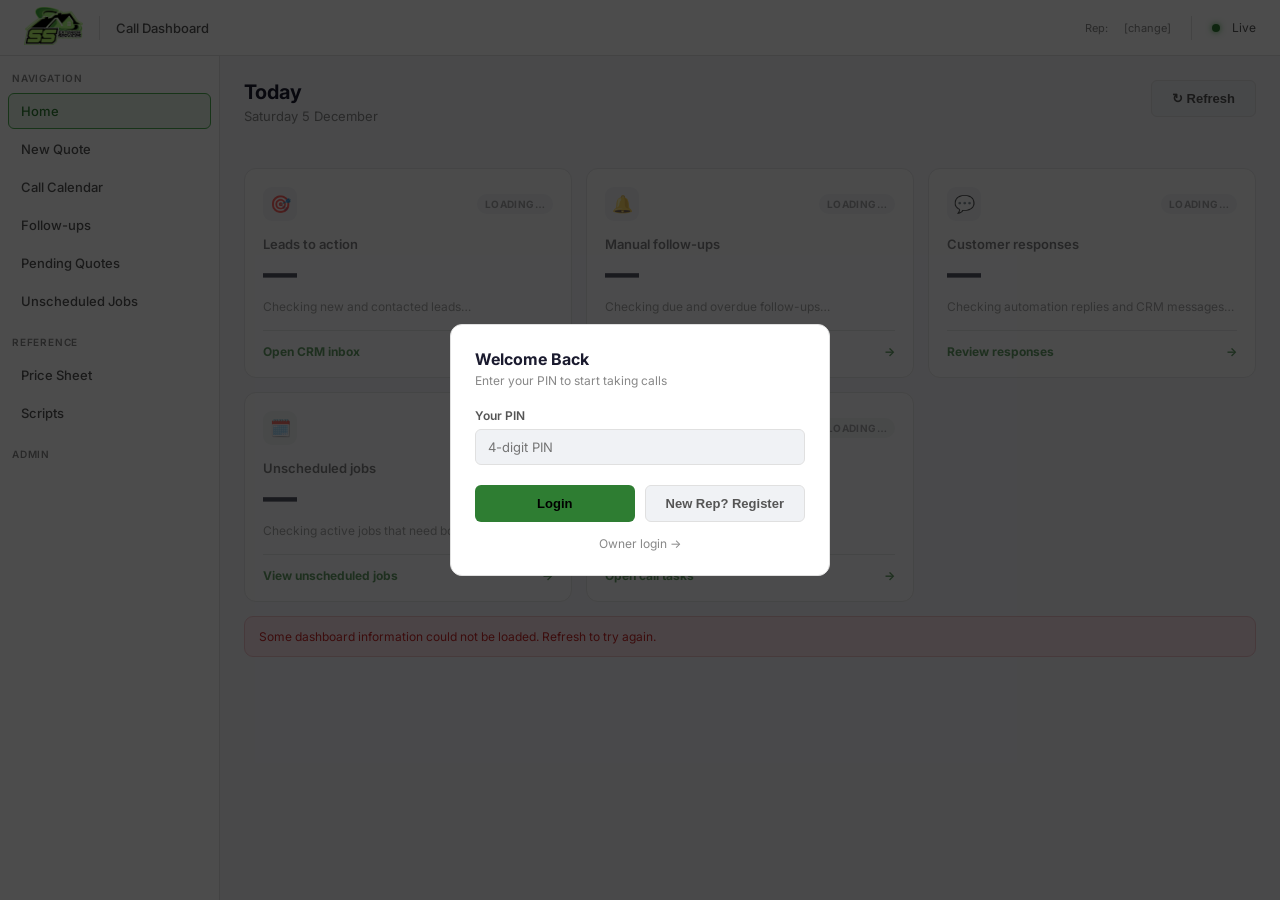
==== commit 203627b8: "Polish follow-up quote design" ====
--- a/index.html
+++ b/index.html
@@ -389,33 +389,33 @@
     <div class="sidebar">
       <div class="sidebar-section">Navigation</div>
       <div class="nav-item active" onclick="showPage('home')">
-        <span class="nav-icon">⌂</span> Home
+        Home
       </div>
       <div class="nav-item" onclick="showPage('quotes')">
-        <span class="nav-icon">📋</span> New Quote
+        New Quote
       </div>
       <div class="nav-item" onclick="showPage('calendar')">
-        <span class="nav-icon">📅</span> Call Calendar
+        Call Calendar
       </div>
       <div class="nav-item" onclick="showPage('followups')">
-        <span class="nav-icon">🔔</span> Follow-ups
+        Follow-ups
       </div>
       <div class="nav-item" onclick="showPage('pendingquotes'); loadPendingQuotesTab();">
-        <span class="nav-icon">📝</span> Pending Quotes
+        Pending Quotes
       </div>
       <div class="nav-item" onclick="showPage('unscheduled')">
-        <span class="nav-icon">🗓️</span> Unscheduled Jobs
+        Unscheduled Jobs
       </div>
       <div class="sidebar-section">Reference</div>
       <div class="nav-item" onclick="showPage('pricing')">
-        <span class="nav-icon">💲</span> Price Sheet
+        Price Sheet
       </div>
       <div class="nav-item" onclick="showPage('scripts')">
-        <span class="nav-icon">💬</span> Scripts
+        Scripts
       </div>
       <div class="sidebar-section">Admin</div>
       <div class="nav-item" onclick="showPage('performance')" id="nav-performance" style="display:none;">
-        <span class="nav-icon">📊</span> Performance
+        Performance
       </div>
     </div>
 
@@ -635,7 +635,7 @@
       <!-- ==================== FOLLOW-UPS PAGE ==================== -->
       <div class="page" id="page-followups">
         <div style="display:flex;justify-content:space-between;align-items:flex-start;gap:14px;flex-wrap:wrap;">
-          <div><div class="page-title">Follow-ups</div><div class="page-subtitle">Quote follow-ups and upcoming work in one clear workspace</div></div>
+          <div class="page-title">Follow-ups</div>
           <button id="priority-refresh-btn" class="btn-secondary" onclick="loadAiFollowUpPriorities(true)" style="width:auto;">Refresh</button>
         </div>
         <div class="priority-page-tabs" role="tablist" aria-label="Follow-up pages">
@@ -647,7 +647,6 @@
           <button class="priority-sub-tab" data-priority-quote-view="upcoming" onclick="setPriorityQuoteView('upcoming')" role="tab">Upcoming <span id="priority-sub-upcoming-count"></span></button>
           <button class="priority-sub-tab" data-priority-quote-view="not_scheduled" onclick="setPriorityQuoteView('not_scheduled')" role="tab">Not currently scheduled <span id="priority-sub-not-scheduled-count"></span></button>
           <button class="priority-sub-tab" data-priority-quote-view="draft" onclick="setPriorityQuoteView('draft')" role="tab">Drafts <span id="priority-sub-draft-count"></span></button>
-          <button class="priority-sub-tab" data-priority-quote-view="draft_review" onclick="setPriorityQuoteView('draft_review')" role="tab">Draft review <span id="priority-sub-draft-review-count"></span></button>
         </div>
         <div id="priority-status" style="display:none;"></div>
         <div id="priority-overview" style="display:none;"></div>
@@ -2085,14 +2084,14 @@
   return [...new Set(candidates.map(value => String(value || '').trim()).filter(Boolean))];
 }
 
-function notesAndDisclaimersHtml(items) {
+function notesAndDisclaimersHtml(items, showTitle = true) {
   const sections = (items || []).map(item => {
     const notes = serviceNotesAndDisclaimers(item.serviceKey, item.result || item);
     if (!notes.length) return '';
     return `<div style="margin-top:8px;"><div style="font-size:12px;font-weight:800;color:#92400e;margin-bottom:4px;">${_escHtml(item.name || SERVICES[item.serviceKey]?.name || 'Service')}</div>${notes.map(note => `<div style="font-size:12px;line-height:1.55;padding:2px 0;color:#78350f;">⚠️ ${_escHtml(note)}</div>`).join('')}</div>`;
   }).filter(Boolean);
   if (!sections.length) return '';
-  return `<div class="quote-disclaimer" style="margin-top:12px;"><div style="font-size:12px;font-weight:800;margin-bottom:5px;">Notes &amp; disclaimers — explain to the client</div>${sections.join('')}</div>`;
+  return `<div class="quote-disclaimer" style="margin-top:12px;">${showTitle ? '<div style="font-size:12px;font-weight:800;margin-bottom:5px;">Notes &amp; disclaimers - explain to the client</div>' : ''}${sections.join('')}</div>`;
 }
 
 async function generateAiClosingScript(elementId, context) {
@@ -4241,7 +4240,7 @@
 }
 
 function setPriorityQuoteView(view) {
-  const allowed = ['due', 'upcoming', 'not_scheduled', 'draft', 'draft_review'];
+  const allowed = ['due', 'upcoming', 'not_scheduled', 'draft'];
   _priorityQuoteView = allowed.includes(view) ? view : 'due';
   document.querySelectorAll('[data-priority-quote-view]').forEach(button => {
     button.classList.toggle('active', button.dataset.priorityQuoteView === _priorityQuoteView);
@@ -4281,12 +4280,13 @@
   const needsContactNow = isPendingQuote && (manualUnlocked || ['portal_call_request', 'portal_correction'].includes(analysis.reasonCode));
   title.textContent = candidate.clientName || 'Follow-up details';
   service.textContent = (candidate.services || []).join(' + ') || priorityRecordLabel(candidate);
-  document.querySelectorAll('#priority-detail-modal .priority-detail-header .btn-secondary, #priority-detail-modal .priority-detail-footer .btn-secondary').forEach(button => button.onclick = closePriorityDetail);
+  const headerBackButton = document.querySelector('#priority-detail-modal .priority-detail-header .btn-secondary');
+  if (headerBackButton) headerBackButton.style.display = 'none';
+  document.querySelectorAll('#priority-detail-modal .priority-detail-footer .btn-secondary').forEach(button => button.onclick = closePriorityDetail);
   document.querySelector('#priority-detail-modal .priority-detail-footer')?.style.removeProperty('display');
   body.innerHTML = `
-    <div class="priority-detail-badges"><span class="badge">${_escHtml(priorityRecordLabel(candidate))}</span><span class="priority-detail-level priority-detail-level--${_escHtml(analysis.priority || 'low')}">${_escHtml(analysis.priority || 'Unranked')} priority</span></div>
     ${isPendingQuote ? `<section class="priority-next-action"><h4>Next action</h4><strong>${_escHtml(needsContactNow ? 'Follow up with the customer and record the structured outcome.' : analysis.manualReviewAt ? `Wait until the manual follow-up is due on ${priorityCandidateDateTime(analysis.manualReviewAt)}.` : 'Review the delivery status and schedule the next follow-up.')}</strong></section>
-    <section class="priority-contact-card"><h4>Contact details</h4>${candidate.phone ? `<div><span>Phone</span><a href="tel:${_escHtml(String(candidate.phone).replace(/[^0-9+]/g, ''))}">${_escHtml(candidate.phone)}</a><button type="button" onclick="priorityCopyContact(decodeURIComponent('${encodeURIComponent(candidate.phone)}'))">Copy</button></div>` : ''}${candidate.email ? `<div><span>Email</span><a href="mailto:${_escHtml(candidate.email)}">${_escHtml(candidate.email)}</a><button type="button" onclick="priorityCopyContact(decodeURIComponent('${encodeURIComponent(candidate.email)}'))">Copy</button></div>` : ''}${!candidate.phone && !candidate.email ? '<p>No phone number or email address is recorded.</p>' : ''}</section>` : `<div class="priority-detail-grid"><div><span>Review by</span><strong>${_escHtml(priorityCandidateDate(analysis.recommendedDate) || 'No review scheduled')}</strong></div></div>`}
+    <section class="priority-contact-card"><h4>Contact details</h4>${candidate.phone ? `<div><span>Phone</span><a href="tel:${_escHtml(String(candidate.phone).replace(/[^0-9+]/g, ''))}">${_escHtml(candidate.phone)}</a><button type="button" onclick="priorityCopyContact(decodeURIComponent('${encodeURIComponent(candidate.phone)}'))">Copy</button></div>` : ''}${candidate.email ? `<div><span>Email</span><a href="mailto:${_escHtml(candidate.email)}">${_escHtml(candidate.email)}</a><button type="button" onclick="priorityCopyContact(decodeURIComponent('${encodeURIComponent(candidate.email)}'))">Copy</button></div>` : ''}${candidate.address ? `<div><span>Address</span><strong>${_escHtml(candidate.address)}</strong><button type="button" onclick="priorityCopyContact(decodeURIComponent('${encodeURIComponent(candidate.address)}'))">Copy</button></div>` : ''}${!candidate.phone && !candidate.email && !candidate.address ? '<p>No contact details are recorded.</p>' : ''}</section>` : `<div class="priority-detail-grid"><div><span>Review by</span><strong>${_escHtml(priorityCandidateDate(analysis.recommendedDate) || 'No review scheduled')}</strong></div></div>`}
     ${isPendingQuote ? `<section class="priority-delivery-card" aria-label="Delivery and follow-up">
       <h4>Delivery &amp; follow-up</h4>
       <div class="priority-schedule-row"><strong>Quote sent</strong><span>${_escHtml(priorityCandidateDateTime(candidate.sentAt) || 'Recorded')}</span><div></div></div>
@@ -4298,10 +4298,10 @@
         <label class="form-label" for="priority-new-note">Reason / note</label><textarea id="priority-new-note" class="form-input" rows="3" placeholder="Add only useful context…"></textarea><div class="priority-note-actions"><span id="priority-response-status"></span><button id="priority-add-note-btn" class="btn-primary" onclick="priorityAddNoteEntry()" style="width:auto;">Save response</button><button class="btn-secondary" onclick="priorityCloseOutcome()" style="width:auto;">Cancel</button></div>
       </div></div>
     </section>` : ''}
-    ${!isPendingQuote ? `<section class="priority-detail-section"><h4>AI perception</h4><p>${_escHtml(analysis.reason || 'No assessment is available yet.')}</p></section>` : ''}
+    ${candidate.kind === 'unscheduled_job' ? `<section class="priority-detail-section"><h4>Timing context</h4><p>${_escHtml(analysis.reason || 'No assessment is available yet.')}</p></section>` : ''}
     ${analysis.priorityConflict ? `<div class="alert alert-danger" style="margin:0 0 14px;"><strong>Priority check needed:</strong> ${_escHtml(analysis.priorityConflictMessage || 'The AI timing assessment does not match the assigned priority. Review the latest note before contacting the customer.')}</div>` : ''}
-    ${!isPendingQuote ? `<section class="priority-detail-section priority-detail-recommendation"><h4>Recommended next step</h4><p>${_escHtml(analysis.recommendedAction || 'Review the record and contact the customer.')}</p></section>` : ''}
-    ${analysis.priority === 'review' ? `<section class="priority-detail-section"><h4>Review options</h4><div style="display:flex;gap:7px;flex-wrap:wrap;"><button class="btn-secondary" onclick="priorityPrepareReview('resume')" style="width:auto;">Resume in 10 business days</button><button class="btn-secondary" onclick="priorityPrepareReview('schedule')" style="width:auto;">Choose a date</button><button class="btn-secondary" onclick="priorityPrepareReview('customer')" style="width:auto;">Wait for customer</button><button class="btn-secondary" onclick="priorityPrepareReview('owner')" style="width:auto;">Simon handling</button><button class="btn-secondary" onclick="priorityPrepareReview('close')" style="width:auto;color:#a33;">Close — no response</button></div></section>` : ''}
+    ${candidate.kind === 'unscheduled_job' ? `<section class="priority-detail-section priority-detail-recommendation"><h4>Recommended next step</h4><p>${_escHtml(analysis.recommendedAction || 'Review the record and contact the customer.')}</p></section>` : ''}
+    ${candidate.kind === 'unscheduled_job' && analysis.priority === 'review' ? `<section class="priority-detail-section"><h4>Review options</h4><div style="display:flex;gap:7px;flex-wrap:wrap;"><button class="btn-secondary" onclick="priorityPrepareReview('resume')" style="width:auto;">Resume in 10 business days</button><button class="btn-secondary" onclick="priorityPrepareReview('schedule')" style="width:auto;">Choose a date</button><button class="btn-secondary" onclick="priorityPrepareReview('customer')" style="width:auto;">Wait for customer</button><button class="btn-secondary" onclick="priorityPrepareReview('owner')" style="width:auto;">Simon handling</button><button class="btn-secondary" onclick="priorityPrepareReview('close')" style="width:auto;color:#a33;">Close - no response</button></div></section>` : ''}
     <div class="priority-detail-section"><button class="btn-secondary" onclick="priorityToggleInternalCommunications()" style="width:auto;">Internal communications</button><div id="priority-internal-communications" style="display:none;margin-top:12px;"><div id="priority-note-timeline"><div class="priority-no-notes">Loading note history…</div></div><label class="form-label" for="priority-internal-note">New internal communication</label><textarea id="priority-internal-note" class="form-input" rows="3" placeholder="Add an internal note…"></textarea><div class="priority-note-actions"><span id="priority-note-status"></span><button class="btn-primary" onclick="priorityAddInternalCommunication()" style="width:auto;">Add communication</button></div></div></div>`;
   openButton.textContent = isPendingQuote ? 'View pending quote' : `View ${priorityRecordLabel(candidate)}`;
   openButton.onclick = () => openPriorityRecord(candidateId);
@@ -4347,7 +4347,11 @@
   if (!source || !body || !modal) return;
   _priorityRecordOpen = true;
   body.replaceChildren(...Array.from(source.childNodes));
-  body.querySelectorAll('[onclick*="pqBackToList"], [onclick*="ujBackToList"]').forEach(button => button.setAttribute('onclick', 'priorityBackToSummary()'));
+  body.querySelectorAll('[onclick*="pqBackToList"], [onclick*="ujBackToList"]').forEach(button => {
+    const parent = button.parentElement;
+    if (parent && parent.childElementCount === 1 && !parent.id) parent.remove();
+    else button.remove();
+  });
   const walker = document.createTreeWalker(body, NodeFilter.SHOW_TEXT);
   while (walker.nextNode()) walker.currentNode.nodeValue = walker.currentNode.nodeValue.replace(/[\p{Extended_Pictographic}\uFE0F]/gu, '').replace(/\s{2,}/g, ' ');
   document.getElementById('priority-detail-title').textContent = candidate.clientName || label;
@@ -4355,6 +4359,7 @@
   document.querySelectorAll('#priority-detail-modal .priority-detail-header .btn-secondary').forEach(button => {
     button.textContent = 'Back to follow-up';
     button.onclick = priorityBackToSummary;
+    button.style.display = '';
   });
   const footer = document.querySelector('#priority-detail-modal .priority-detail-footer');
   if (footer) footer.style.display = 'none';
@@ -4653,7 +4658,7 @@
     fetch(`${SUPABASE_URL}/rest/v1/record_notes?deleted_at=is.null&record_type=in.(quote,job,calendar_event)&select=record_type,record_id,body,author_name,created_at,outcome_code,next_contact_date,action_result&order=created_at.desc`, { headers }),
     fetch(`${SUPABASE_URL}/rest/v1/quote_follow_up_deliveries?select=id,quote_id,sequence_number,channel,status,sent_at,error,created_at&order=created_at.desc`, { headers }),
     fetch(`${SUPABASE_URL}/rest/v1/quote_responses?select=id,quote_id,response_type,reason,notes,preferred_timeframe,preferred_dates,contact_again_at,created_at&order=created_at.desc`, { headers }),
-    fetch(`${SUPABASE_URL}/rest/v1/clients?select=id,name,phone,email`, { headers })
+    fetch(`${SUPABASE_URL}/rest/v1/clients?select=id,name,phone,email,address,suburb`, { headers })
   ]);
   if (!quoteResponse.ok || !jobResponse.ok || !noteResponse.ok || !deliveryResponse.ok || !responseResponse.ok || !clientResponse.ok) throw new Error('Could not load the complete follow-up data set.');
   const [quotes, jobs, notes, deliveries, quoteResponses, clients] = await Promise.all([
@@ -4690,7 +4695,7 @@
       nextFollowUpAt:quote.next_follow_up_at, sentAt:quote.sent_at, deliveryStatus:quote.delivery_status, deliveryChannel:quote.delivery_channel,
       followUpEnabled:quote.follow_up_enabled !== false, followUpPausedUntil:quote.follow_up_paused_until,
       manualFollowUpAt:quote.manual_follow_up_at,
-      phone:client.phone || '', email:client.email || '',
+      phone:client.phone || '', email:client.email || '', address:[client.address, client.suburb].filter(Boolean).join(', '),
       lastFollowUpAt:quote.last_follow_up_at, followUpCount:Number(quote.follow_up_count) || 0
     };
   });
@@ -4744,14 +4749,11 @@
   const upcomingRows = quoteRows.filter(row => row.timingBand !== 'not_scheduled' && !dueRows.includes(row));
   const notScheduledRows = quoteRows.filter(row => row.timingBand === 'not_scheduled');
   const draftRows = rows.filter(row => row.kind === 'draft_quote');
-  const plainDraftRows = draftRows.filter(row => row.reasonCode === 'draft_no_action');
-  const draftReviewRows = draftRows.filter(row => row.reasonCode !== 'draft_no_action');
   const setSubCount = (id, value) => { const element = document.getElementById(id); if (element) element.textContent = value; };
   setSubCount('priority-sub-due-count', dueRows.length);
   setSubCount('priority-sub-upcoming-count', upcomingRows.length);
   setSubCount('priority-sub-not-scheduled-count', notScheduledRows.length);
-  setSubCount('priority-sub-draft-count', plainDraftRows.length);
-  setSubCount('priority-sub-draft-review-count', draftReviewRows.length);
+  setSubCount('priority-sub-draft-count', draftRows.length);
   if (!rows.length) {
     container.innerHTML = '<div class="empty-state"><div class="empty-state-title">Nothing needs following up</div><div class="empty-state-desc">No pending quotes or unscheduled jobs were found.</div></div>';
     return;
@@ -4763,7 +4765,7 @@
       <div class="priority-card-meta">${row.kind === 'pending_quote' ? `
         ${row.automationDate && row.automationStatus === 'sent' && !dueRows.includes(row) ? `<span>An automated text was sent on ${_escHtml(priorityCandidateDate(row.automationDate))}.</span>` : ''}
         <span>${row.manualReviewDate ? `Manual follow-up ${dueRows.includes(row) ? 'was due' : 'is due'} on ${_escHtml(priorityCandidateDate(row.manualReviewDate))}.` : 'Manual follow-up is not currently scheduled.'}</span>` :
-        `<span>${row.recommendedDate ? `Review ${_escHtml(priorityCandidateDate(row.recommendedDate))}` : row.kind === 'unscheduled_job' ? _escHtml(row.reason || 'Timing classified from internal communications') : 'No review scheduled'}</span>`}</div>
+        row.kind === 'unscheduled_job' ? `<span>${row.recommendedDate ? `Review ${_escHtml(priorityCandidateDate(row.recommendedDate))}` : _escHtml(row.reason || 'Timing classified from internal communications')}</span>` : ''}</div>
     </div>`;
   draftRows.sort((a, b) => {
     const order = { urgent:0, high:1, upcoming:2, low:3 };
@@ -4788,8 +4790,7 @@
     due: ['Due for manual contact', 'Contact these customers and record the structured outcome.', dueRows, 'urgent'],
     upcoming: ['Upcoming', 'The automation has run or is scheduled. Wait until the manual follow-up date shown.', upcomingRows, 'upcoming'],
     not_scheduled: ['Not currently scheduled', 'These pending quotes do not currently have a manual follow-up date.', notScheduledRows, 'low'],
-    draft: ['Drafts', 'Draft quotes without a contact or completion commitment in their internal notes.', plainDraftRows, 'low'],
-    draft_review: ['Draft review', 'Draft quotes with missing information, promised contact, or another action to complete.', draftReviewRows, 'review']
+    draft: ['Drafts', 'All draft quotes, including those with internal notes or missing information.', draftRows, 'low']
   };
   const [quoteTitle, quoteHelp, selectedQuoteRows, quoteKey] = quoteViews[_priorityQuoteView] || quoteViews.due;
   const quoteHtml = section(quoteTitle, quoteHelp, selectedQuoteRows.sort((a,b) => String(a.recommendedDate || a.manualReviewDate || '').localeCompare(String(b.recommendedDate || b.manualReviewDate || ''))), quoteKey);
@@ -6157,7 +6158,7 @@
   });
   const pendingInclusions = pendingServices.flatMap(entry => entry.service?.inclusions || []);
   const pendingDisclaimers = pendingServices.flatMap(entry => serviceNotesAndDisclaimers(entry.serviceKey));
-  const pendingDisclaimerHtml = notesAndDisclaimersHtml(pendingServices.map(entry => ({serviceKey:entry.serviceKey,name:entry.name,result:{}})));
+  const pendingDisclaimerHtml = notesAndDisclaimersHtml(pendingServices.map(entry => ({serviceKey:entry.serviceKey,name:entry.name,result:{}})), false);
 
   // Closing script
   const locationLabel = (client && (client.suburb || client.address))
@@ -6176,20 +6177,18 @@
     </div>
 
     <!-- Client Contact -->
-    <div class="card" style="margin-bottom:16px;">
-      <div class="card-title" style="margin-bottom:12px;">👤 Client</div>
-      <div style="font-size:17px;font-weight:700;color:var(--text1);margin-bottom:6px;">${q.client || '—'}</div>
-      <div style="display:flex;flex-wrap:wrap;gap:10px;">
-        ${client && client.phone ? `<a href="tel:${client.phone}" style="display:inline-flex;align-items:center;gap:6px;background:#f0fdf4;border:1px solid #86efac;border-radius:8px;padding:8px 14px;font-size:13px;font-weight:700;color:var(--ss-green);text-decoration:none;">📞 ${client.phone}</a>` : '<span style="font-size:13px;color:var(--text3);">No phone on file</span>'}
-        ${client && client.email ? `<span style="display:inline-flex;align-items:center;gap:6px;background:#f0f4ff;border:1px solid #bfdbfe;border-radius:8px;padding:8px 14px;font-size:13px;color:#1a56cc;">✉️ ${client.email}</span>` : ''}
-      </div>
-      ${client && (client.address || client.suburb) ? `<div style="font-size:12px;color:var(--text3);margin-top:8px;">📍 ${[client.address, client.suburb].filter(Boolean).join(', ')}</div>` : ''}
-    </div>
+    <section class="priority-contact-card">
+      <h4>Contact details</h4>
+      ${client && client.phone ? `<div><span>Phone</span><a href="tel:${_escHtml(String(client.phone).replace(/[^0-9+]/g, ''))}">${_escHtml(client.phone)}</a><button type="button" onclick="priorityCopyContact(decodeURIComponent('${encodeURIComponent(client.phone)}'))">Copy</button></div>` : ''}
+      ${client && client.email ? `<div><span>Email</span><a href="mailto:${_escHtml(client.email)}">${_escHtml(client.email)}</a><button type="button" onclick="priorityCopyContact(decodeURIComponent('${encodeURIComponent(client.email)}'))">Copy</button></div>` : ''}
+      ${client && (client.address || client.suburb) ? `<div><span>Address</span><strong>${_escHtml([client.address, client.suburb].filter(Boolean).join(', '))}</strong><button type="button" onclick="priorityCopyContact(decodeURIComponent('${encodeURIComponent([client.address, client.suburb].filter(Boolean).join(', '))}'))">Copy</button></div>` : ''}
+      ${!client || (!client.phone && !client.email && !client.address && !client.suburb) ? '<p>No contact details are recorded.</p>' : ''}
+    </section>
 
     <!-- Quote Summary -->
     <div class="card" style="margin-bottom:16px;">
       <div style="display:flex;justify-content:space-between;align-items:center;margin-bottom:12px;">
-        <div class="card-title">📄 Quote #${q.id}</div>
+        <div class="card-title">Quote #${q.id}</div>
         <div style="font-size:11px;color:var(--text3);">${dateStr}</div>
       </div>
       ${lineItemsHtml}
@@ -6201,7 +6200,7 @@
 
     <!-- What's Included -->
     <details class="detail-accordion">
-      <summary>✅ What's Included</summary>
+      <summary>What's Included</summary>
       <div class="detail-accordion-content" style="font-size:13px;color:var(--text2);line-height:1.7;">
         ${serviceNames.map(sn => {
           // Fuzzy keyword match — handles typos, custom descriptions, and scope suffixes
@@ -6246,11 +6245,11 @@
       </div>
     </details>
 
-    ${pendingDisclaimerHtml ? `<details class="detail-accordion"><summary>⚠️ Notes &amp; Disclaimers — Explain to Client</summary><div class="detail-accordion-content">${pendingDisclaimerHtml}</div></details>` : ''}
+    ${pendingDisclaimerHtml ? `<details class="detail-accordion"><summary>Notes &amp; Disclaimers - Explain to Client</summary><div class="detail-accordion-content">${pendingDisclaimerHtml}</div></details>` : ''}
 
     <!-- Closing Script -->
     <details class="detail-accordion detail-accordion--green">
-      <summary>✨ AI Closing Script</summary>
+      <summary>AI Closing Script</summary>
       <div class="detail-accordion-content">
         <div style="display:flex;justify-content:flex-end;margin-bottom:8px;"><button onclick="generateAiClosingScript('pq-closing-script')" style="border:1px solid #86efac;background:#fff;color:var(--ss-green);border-radius:7px;padding:5px 8px;font-size:11px;font-weight:700;cursor:pointer;">Regenerate</button></div>
         <div class="question-script" id="pq-closing-script" style="margin:0;font-size:13px;">Generating a personalised closing script…</div>
@@ -6260,7 +6259,7 @@
 
     <!-- Notes -->
     <details class="detail-accordion">
-      <summary>🗒 Internal Communications</summary>
+      <summary>Internal Communications</summary>
       <div class="detail-accordion-content">
         <div id="pq-note-timeline"><div style="font-size:12px;color:var(--text3);padding-bottom:10px;">Loading note history…</div></div>
         <label class="form-label" for="pq-new-note">New note entry</label>
@@ -6273,11 +6272,10 @@
     </details>
 
     <!-- Action Buttons -->
-    <div style="display:flex;flex-direction:column;gap:10px;margin-top:8px;padding-bottom:40px;">
-      <button onclick="pqAcceptAndBook()" style="width:100%;background:var(--ss-green);color:#fff;border:none;border-radius:12px;padding:16px;font-size:15px;font-weight:800;cursor:pointer;">✅ Quote Accepted — Book the Job</button>
-      <button onclick="pqRejectQuote()" style="width:100%;background:#c62828;color:#fff;border:none;border-radius:12px;padding:14px;font-size:14px;font-weight:700;cursor:pointer;">✗ Reject Quote</button>
-      <button onclick="pqEmailQuote()" style="width:100%;background:#0078d4;color:#fff;border:none;border-radius:12px;padding:14px;font-size:14px;font-weight:700;cursor:pointer;">📧 Resend Quote Email + PDF</button>
-      <button onclick="pqAddFollowUp()" style="width:100%;background:#fff;border:1px solid var(--border);color:var(--text1);border-radius:12px;padding:14px;font-size:14px;font-weight:600;cursor:pointer;">🔔 Add Follow-up</button>
+    <div class="quote-actions pq-action-row">
+      <button class="btn-primary" onclick="pqAcceptAndBook()">Quote Accepted - Book Job</button>
+      <button class="btn-secondary pq-action-danger" onclick="pqRejectQuote()">Reject Quote</button>
+      <button class="btn-secondary" onclick="pqEmailQuote()">Resend Quote Email + PDF</button>
     </div>
   `;
   generateAiClosingScript('pq-closing-script', {
--- a/css/app.css
+++ b/css/app.css
@@ -651,7 +651,8 @@
   .priority-sub-tabs { display: flex; flex-wrap: wrap; gap: 7px; margin: -10px 0 22px; }
   .priority-sub-tab { background: #fff; border: 1px solid var(--border); border-radius: 999px; color: var(--text2); cursor: pointer; font: inherit; font-size: 12px; font-weight: 700; padding: 8px 12px; }
   .priority-sub-tab:hover { border-color: var(--border2); color: var(--text1); }
-  .priority-sub-tab.active { background: var(--text1); border-color: var(--text1); color: #fff; }
+  .priority-sub-tab.active { background: var(--text); border-color: var(--text); color: #fff; }
+  .priority-sub-tab.active:hover { background: var(--text); border-color: var(--text); color: #fff; }
   .priority-sub-tab span { font-size: 10px; margin-left: 4px; opacity: .75; }
 
   .priority-stat {
@@ -698,6 +699,7 @@
   .priority-card-action { background: #f0fdf4; border-radius: 7px; color: #166534; font-size: 12px; font-weight: 700; line-height: 1.45; margin-top: 9px; padding: 8px 10px; }
   .priority-card-service { color: var(--text2); font-size: 12px; margin-top: 4px; }
   .priority-card-meta { color: var(--text3); display: flex; flex-wrap: wrap; font-size: 11px; gap: 5px 12px; margin-top: 7px; }
+  .priority-card-meta:empty { display: none; }
 
   #priority-detail-modal { align-items: stretch; background: var(--surface2); padding: 0; }
   #priority-detail-modal .priority-detail-modal { border: 0; border-radius: 0; box-sizing: border-box; height: 100dvh; margin: 0; max-height: none; max-width: none; overflow-y: auto; padding: 28px max(28px, calc((100vw - 1100px) / 2)); width: 100% !important; }
@@ -750,7 +752,12 @@
   .priority-contact-card > div { align-items: center; display: grid; gap: 10px; grid-template-columns: 55px minmax(0,1fr) auto; padding: 7px 0; }
   .priority-contact-card span { color: var(--text3); font-size: 11px; font-weight: 800; text-transform: uppercase; }
   .priority-contact-card a { color: var(--text1); font-size: 14px; font-weight: 750; overflow-wrap: anywhere; text-decoration: none; }
+  .priority-contact-card strong { color: var(--text); font-size: 13px; font-weight: 650; overflow-wrap: anywhere; }
   .priority-contact-card button { background: transparent; border: 0; color: var(--ss-green); cursor: pointer; font-size: 12px; font-weight: 800; }
+  .pq-action-row { align-items: stretch; flex-wrap: wrap; padding-bottom: 32px; }
+  .pq-action-row > button { flex: 1 1 190px; min-height: 42px; }
+  .pq-action-row .pq-action-danger { background: var(--surface); border-color: #e3a9a9; color: var(--red); }
+  .pq-action-row .pq-action-danger:hover { background: var(--red-bg); border-color: var(--red); color: var(--red); }
   .priority-delivery-card h4 { color: var(--text1); font-size: 11px; letter-spacing: .05em; margin: 12px 0 3px; text-transform: uppercase; }
   .priority-schedule-row { align-items: center; border-bottom: 1px solid var(--border); display: grid; gap: 12px; grid-template-columns: minmax(120px,.8fr) minmax(180px,1.4fr) auto; padding: 13px 0; }
   .priority-schedule-row:last-child { border-bottom: 0; }
@@ -1720,6 +1727,8 @@
     .quote-total-value { font-size: 19px; }
     .quote-actions { flex-direction: column; }
     .quote-actions > button, .quote-actions > a { width: 100% !important; flex: none; }
+    .quote-actions.pq-action-row { flex-direction: row; }
+    .quote-actions.pq-action-row > button { flex: 1 1 180px; width: auto !important; }
     .quote-start-actions { align-items: stretch; flex-direction: column; }
     .quote-start-actions .btn-primary { width: 100% !important; }
     .modal { padding: 18px; border-radius: 12px; }
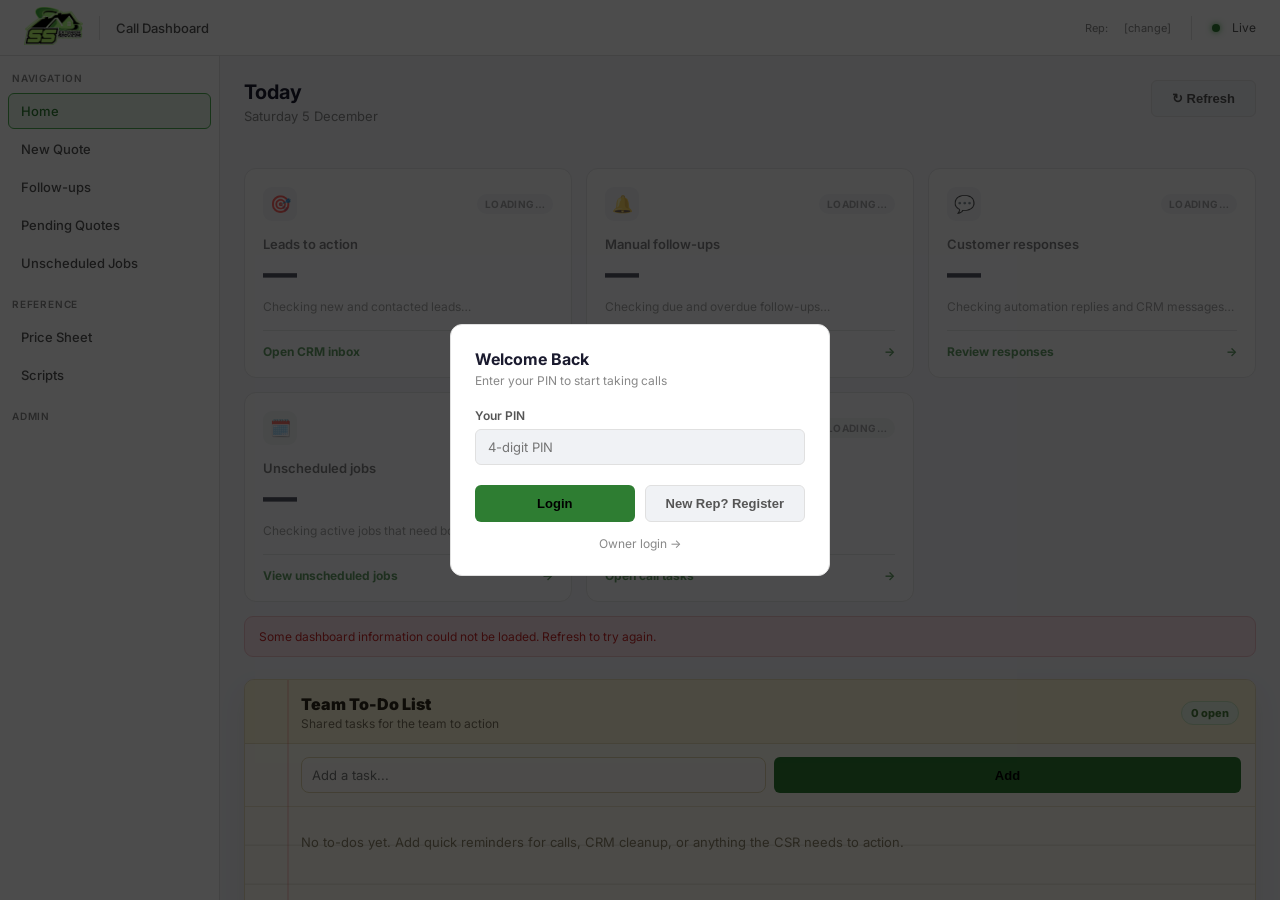
==== commit 214228f6: "Refine dashboard workflows and rep reporting" ====
--- a/index.html
+++ b/index.html
@@ -282,12 +282,22 @@
 }
 .todo-item {
   display: grid;
-  grid-template-columns: 28px minmax(0, 1fr) 28px;
+  grid-template-columns: 28px minmax(0, 1fr) auto 28px;
   gap: 8px;
   align-items: start;
   min-height: 39px;
   padding: 8px 10px 7px 56px;
 }
+.todo-edit {
+  border: none;
+  background: transparent;
+  color: var(--text2);
+  cursor: pointer;
+  font-size: 11px;
+  font-weight: 700;
+  padding: 3px 5px;
+}
+.todo-edit:hover { color: var(--ss-green); }
 .todo-check {
   width: 18px;
   height: 18px;
@@ -321,6 +331,7 @@
   padding: 3px 0;
 }
 .todo-delete:hover { background: rgba(161, 92, 85, 0.12); }
+.home-todo-notepad { margin-top: 22px; }
 .todo-empty {
   padding: 22px 18px 22px 56px;
   color: #8c836a;
@@ -393,9 +404,6 @@
       </div>
       <div class="nav-item" onclick="showPage('quotes')">
         New Quote
-      </div>
-      <div class="nav-item" onclick="showPage('calendar')">
-        Call Calendar
       </div>
       <div class="nav-item" onclick="showPage('followups')">
         Follow-ups
@@ -440,9 +448,27 @@
           <article class="home-action-card is-loading" id="home-card-followups"><div class="home-card-top"><span class="home-card-icon">🔔</span><span class="home-card-state">Loading…</span></div><div class="home-card-label">Manual follow-ups</div><div class="home-card-count">—</div><div class="home-card-detail">Checking due and overdue follow-ups…</div><button class="home-card-link" onclick="openHomeSection('followups')">View follow-ups <span>→</span></button></article>
           <article class="home-action-card is-loading" id="home-card-responses"><div class="home-card-top"><span class="home-card-icon">💬</span><span class="home-card-state">Loading…</span></div><div class="home-card-label">Customer responses</div><div class="home-card-count">—</div><div class="home-card-detail">Checking automation replies and CRM messages…</div><button class="home-card-link" onclick="openHomeSection('followups')">Review responses <span>→</span></button></article>
           <article class="home-action-card is-loading" id="home-card-unscheduled"><div class="home-card-top"><span class="home-card-icon">🗓️</span><span class="home-card-state">Loading…</span></div><div class="home-card-label">Unscheduled jobs</div><div class="home-card-count">—</div><div class="home-card-detail">Checking active jobs that need booking…</div><button class="home-card-link" onclick="openHomeSection('unscheduled')">View unscheduled jobs <span>→</span></button></article>
-          <article class="home-action-card is-loading" id="home-card-todos"><div class="home-card-top"><span class="home-card-icon">✓</span><span class="home-card-state">Loading…</span></div><div class="home-card-label">Call tasks</div><div class="home-card-count">—</div><div class="home-card-detail">Checking the shared call task list…</div><button class="home-card-link" onclick="openHomeSection('calendar')">Open call tasks <span>→</span></button></article>
+          <article class="home-action-card is-loading" id="home-card-todos"><div class="home-card-top"><span class="home-card-icon">✓</span><span class="home-card-state">Loading…</span></div><div class="home-card-label">Call tasks</div><div class="home-card-count">—</div><div class="home-card-detail">Checking the shared call task list…</div><button class="home-card-link" onclick="scrollToHomeTodos()">Open call tasks <span>→</span></button></article>
         </div>
         <div class="home-load-error" id="home-load-error" hidden></div>
+        <div class="todo-notepad home-todo-notepad" id="home-todo-list">
+          <div class="todo-pad-header">
+            <div>
+              <div class="todo-pad-title">Team To-Do List</div>
+              <div style="font-size:12px;color:#7b735d;margin-top:2px;">Shared tasks for the team to action</div>
+            </div>
+            <div class="todo-pad-count" id="todo-count">0 open</div>
+          </div>
+          <div class="todo-add-row">
+            <input class="todo-input" id="todo-input" placeholder="Add a task..." onkeydown="if(event.key==='Enter'){addTodoItem()}">
+            <button class="btn-primary" onclick="addTodoItem()" style="width:auto;padding:9px 12px;">Add</button>
+          </div>
+          <div class="todo-list" id="todo-list"></div>
+          <div class="todo-pad-footer">
+            <button class="btn-secondary" onclick="clearCompletedTodos()" style="width:auto;font-size:12px;">Clear Done</button>
+            <button class="btn-secondary" onclick="clearAllTodos()" style="width:auto;font-size:12px;color:#a15c55;">Clear All</button>
+          </div>
+        </div>
       </div>
 
       <!-- ==================== NEW QUOTE PAGE ==================== -->
@@ -583,55 +609,6 @@
         </div>
       </div>
 
-      <!-- ==================== CALENDAR PAGE ==================== -->
-      <div class="page" id="page-calendar">
-        <div class="page-title">Call Calendar</div>
-        <div class="page-subtitle">Scheduled callbacks and follow-ups</div>
-        <div style="display:flex;justify-content:space-between;align-items:center;margin-bottom:16px;flex-wrap:wrap;gap:8px;">
-          <div style="display:flex;align-items:center;gap:8px;">
-            <button onclick="calPrev()" style="border:1px solid var(--border);background:#fff;border-radius:8px;padding:6px 12px;cursor:pointer;font-size:14px;">◀</button>
-            <div id="cal-month-label" style="font-size:16px;font-weight:700;min-width:160px;text-align:center;"></div>
-            <button onclick="calNext()" style="border:1px solid var(--border);background:#fff;border-radius:8px;padding:6px 12px;cursor:pointer;font-size:14px;">▶</button>
-          </div>
-          <div style="display:flex;gap:8px;">
-            <button class="btn-secondary" style="width:auto;" onclick="importCallList()">📥 Import Call List</button>
-            <button class="btn-primary" style="width:auto;" onclick="openAddFollowUp()">+ Add Follow-up</button>
-          </div>
-        </div>
-        <div class="calendar-layout">
-          <div>
-            <div id="cal-grid" style="display:grid;grid-template-columns:repeat(7,1fr);gap:2px;margin-bottom:16px;">
-              <!-- Rendered by JS -->
-            </div>
-            <div id="cal-day-detail" style="display:none;">
-              <div style="display:flex;justify-content:space-between;align-items:center;margin-bottom:12px;">
-                <div id="cal-day-title" style="font-size:15px;font-weight:700;"></div>
-                <button onclick="document.getElementById('cal-day-detail').style.display='none'" style="border:none;background:none;cursor:pointer;font-size:18px;color:var(--text3);">✕</button>
-              </div>
-              <div id="cal-day-items"></div>
-            </div>
-          </div>
-          <div class="todo-notepad">
-            <div class="todo-pad-header">
-              <div>
-                <div class="todo-pad-title">Call To-Do List</div>
-                <div style="font-size:12px;color:#7b735d;margin-top:2px;">Notes for the team to action</div>
-              </div>
-              <div class="todo-pad-count" id="todo-count">0 open</div>
-            </div>
-            <div class="todo-add-row">
-              <input class="todo-input" id="todo-input" placeholder="Add a task..." onkeydown="if(event.key==='Enter'){addTodoItem()}">
-              <button class="btn-primary" onclick="addTodoItem()" style="width:auto;padding:9px 12px;">Add</button>
-            </div>
-            <div class="todo-list" id="todo-list"></div>
-            <div class="todo-pad-footer">
-              <button class="btn-secondary" onclick="clearCompletedTodos()" style="width:auto;font-size:12px;">Clear Done</button>
-              <button class="btn-secondary" onclick="clearAllTodos()" style="width:auto;font-size:12px;color:#a15c55;">Clear All</button>
-            </div>
-          </div>
-        </div>
-      </div>
-
       <!-- ==================== FOLLOW-UPS PAGE ==================== -->
       <div class="page" id="page-followups">
         <div style="display:flex;justify-content:space-between;align-items:flex-start;gap:14px;flex-wrap:wrap;">
@@ -867,7 +844,7 @@
     <ul class="todo-reminder-list" id="todo-reminder-list"></ul>
     <div class="modal-actions">
       <button class="btn-secondary" onclick="closeTodoReminder()">Dismiss</button>
-      <button class="btn-primary" onclick="closeTodoReminder(); showPageFromTodoReminder();">Open Call Calendar</button>
+      <button class="btn-primary" onclick="showPageFromTodoReminder();">Open Team To-Dos</button>
     </div>
   </div>
 </div>
@@ -1210,28 +1187,41 @@
     if (from) url += `&created_at=gte.${from}T00:00:00`;
     if (to) url += `&created_at=lte.${to}T23:59:59`;
 
-    const res = await fetch(url, {
-      headers: { 'apikey': SUPABASE_KEY, 'Authorization': `Bearer ${SUPABASE_KEY}` }
-    });
-    const quotes = await res.json();
-
-    // Also load reps for display
-    const repsRes = await fetch(`${SUPABASE_URL}/rest/v1/call_reps?select=id,name`, {
-      headers: { 'apikey': SUPABASE_KEY, 'Authorization': `Bearer ${SUPABASE_KEY}` }
-    });
-    const reps = await repsRes.json();
+    const headers = { 'apikey': SUPABASE_KEY, 'Authorization': `Bearer ${SUPABASE_KEY}` };
+    const [res, repsRes, notesRes] = await Promise.all([
+      fetch(url, { headers }),
+      fetch(`${SUPABASE_URL}/rest/v1/call_reps?select=id,name`, { headers }),
+      fetch(`${SUPABASE_URL}/rest/v1/record_notes?record_type=eq.quote&deleted_at=is.null&select=record_id,body,created_at&order=created_at.asc`, { headers })
+    ]);
+    if (!res.ok || !repsRes.ok || !notesRes.ok) throw new Error('Performance data could not be loaded.');
+    const [quotes, reps, quoteNotes] = await Promise.all([res.json(), repsRes.json(), notesRes.json()]);
     const repMap = {};
     (reps || []).forEach(r => repMap[r.id] = r.name);
+
+    const attributionByQuote = new Map();
+    const readAttribution = value => {
+      const text = String(value || '');
+      const repId = (text.match(/RepID:([^\s.]+)/i) || [])[1] || '';
+      const repName = (text.match(/Rep:\s*([^.|\n]+)/i) || [])[1]?.trim() || '';
+      return repId || repName ? { repId, repName } : null;
+    };
+    (quoteNotes || []).forEach(note => {
+      const attribution = readAttribution(note.body);
+      if (attribution && !attributionByQuote.has(String(note.record_id))) attributionByQuote.set(String(note.record_id), attribution);
+    });
 
     // Group by rep
     const byRep = {};
     (quotes || []).forEach(q => {
-      const repId = q.notes ? (q.notes.match(/RepID:([^\s.]+)/) || [])[1] : null;
-      const repName = repId ? (repMap[repId] || repId) : 'Unknown';
-      if (!byRep[repName]) byRep[repName] = { quotes: 0, value: 0, approved: 0 };
+      const attribution = attributionByQuote.get(String(q.id)) || readAttribution(q.notes) || {};
+      const repName = attribution.repId ? (repMap[attribution.repId] || attribution.repName || attribution.repId) : attribution.repName || 'Unattributed';
+      if (!byRep[repName]) byRep[repName] = { quotes:0, value:0, approved:0, approvedValue:0, pending:0, rejected:0 };
       byRep[repName].quotes++;
       byRep[repName].value += parseFloat(q.total || 0);
-      if (q.status === 'approved') byRep[repName].approved++;
+      const status = String(q.status || '').toLowerCase();
+      if (status === 'approved') { byRep[repName].approved++; byRep[repName].approvedValue += parseFloat(q.total || 0); }
+      else if (status === 'pending') byRep[repName].pending++;
+      else if (status === 'rejected') byRep[repName].rejected++;
     });
 
     if (Object.keys(byRep).length === 0) {
@@ -1241,13 +1231,20 @@
 
     const totalQuotes = quotes.length;
     const totalValue = quotes.reduce((s, q) => s + parseFloat(q.total || 0), 0);
-    const totalApproved = quotes.filter(q => q.status === 'approved').length;
+    const approvedQuotes = quotes.filter(q => String(q.status || '').toLowerCase() === 'approved');
+    const totalApproved = approvedQuotes.length;
+    const approvedValue = approvedQuotes.reduce((sum, quote) => sum + Number(quote.total || 0), 0);
+    const conversion = totalQuotes ? Math.round(totalApproved / totalQuotes * 100) : 0;
+    const attributedQuotes = quotes.filter(q => attributionByQuote.has(String(q.id)) || readAttribution(q.notes)).length;
 
     let html = `
-      <div class="stats-row" style="grid-template-columns:repeat(3,1fr);">
+      <div class="stats-row performance-summary">
         <div class="stat-card"><div class="stat-label">Total Quotes</div><div class="stat-value">${totalQuotes}</div></div>
-        <div class="stat-card"><div class="stat-label">Total Value</div><div class="stat-value">$${totalValue.toFixed(0)}</div></div>
+        <div class="stat-card"><div class="stat-label">Quoted Value</div><div class="stat-value">$${totalValue.toFixed(0)}</div></div>
         <div class="stat-card"><div class="stat-label">Approved</div><div class="stat-value">${totalApproved}</div></div>
+        <div class="stat-card"><div class="stat-label">Approved Value</div><div class="stat-value">$${approvedValue.toFixed(0)}</div></div>
+        <div class="stat-card"><div class="stat-label">Conversion</div><div class="stat-value">${conversion}%</div></div>
+        <div class="stat-card"><div class="stat-label">Rep Attribution</div><div class="stat-value">${totalQuotes ? Math.round(attributedQuotes / totalQuotes * 100) : 0}%</div></div>
       </div>
       <div class="card" style="margin-top:16px;">
         <div class="card-title" style="margin-bottom:12px;">By Rep</div>
@@ -1258,16 +1255,20 @@
               <th style="text-align:right;padding:8px 4px;color:var(--text3);font-weight:600;">Quotes</th>
               <th style="text-align:right;padding:8px 4px;color:var(--text3);font-weight:600;">Value</th>
               <th style="text-align:right;padding:8px 4px;color:var(--text3);font-weight:600;">Approved</th>
+              <th style="text-align:right;padding:8px 4px;color:var(--text3);font-weight:600;">Approved value</th>
+              <th style="text-align:right;padding:8px 4px;color:var(--text3);font-weight:600;">Pending</th>
               <th style="text-align:right;padding:8px 4px;color:var(--text3);font-weight:600;">Conv%</th>
             </tr>
           </thead>
           <tbody>
             ${Object.entries(byRep).sort((a,b) => b[1].value - a[1].value).map(([name, data]) => `
               <tr style="border-bottom:1px solid var(--border);">
-                <td style="padding:10px 4px;font-weight:600;">${name}</td>
+                <td style="padding:10px 4px;font-weight:600;">${_escHtml(name)}</td>
                 <td style="padding:10px 4px;text-align:right;">${data.quotes}</td>
                 <td style="padding:10px 4px;text-align:right;color:var(--ss-green);font-weight:700;">$${data.value.toFixed(0)}</td>
                 <td style="padding:10px 4px;text-align:right;">${data.approved}</td>
+                <td style="padding:10px 4px;text-align:right;font-weight:700;">$${data.approvedValue.toFixed(0)}</td>
+                <td style="padding:10px 4px;text-align:right;">${data.pending}</td>
                 <td style="padding:10px 4px;text-align:right;">${data.quotes > 0 ? Math.round(data.approved/data.quotes*100) : 0}%</td>
               </tr>
             `).join('')}
@@ -1277,7 +1278,8 @@
 
     el.innerHTML = html;
   } catch(e) {
-    el.innerHTML = '<div class="alert alert-danger">Error loading data. Check connection.</div>';
+    console.error('Performance report failed:', e);
+    el.innerHTML = `<div class="alert alert-danger">${_escHtml(e.message || 'Error loading data. Check connection.')}</div>`;
   }
 }
 
@@ -1293,13 +1295,7 @@
     activeNav.classList.add('active');
     if (window.innerWidth <= 900) activeNav.scrollIntoView({ behavior: 'smooth', block: 'nearest', inline: 'center' });
   }
-  if (page === 'home') loadHomeDashboard();
-  if (page === 'calendar') {
-    const bd = document.getElementById('fu-browse-date');
-    if (bd && !bd.value) bd.value = localToday();
-    renderCalendar();
-    renderTodoList();
-  }
+  if (page === 'home') { loadHomeDashboard(); renderTodoList(); }
   if (page === 'followups') loadAiFollowUpPriorities();
   if (page === 'pendingquotes') {
     loadPendingQuotesTab();
@@ -1314,6 +1310,11 @@
 function openHomeSection(page) {
   const navItem = [...document.querySelectorAll('.nav-item')].find(item => item.getAttribute('onclick')?.includes(`showPage('${page}')`));
   showPage(page, navItem || null);
+}
+
+function scrollToHomeTodos() {
+  showPage('home', document.querySelector(".nav-item[onclick=\"showPage('home')\"]"));
+  requestAnimationFrame(() => document.getElementById('home-todo-list')?.scrollIntoView({ behavior:'smooth', block:'start' }));
 }
 
 function openCrmPage(path) {
@@ -1373,12 +1374,17 @@
     const deliveryByQuote = new Map();
     deliveries.forEach(row => { if (!deliveryByQuote.has(String(row.quote_id))) deliveryByQuote.set(String(row.quote_id), row); });
     const quoteManualDue = quotes.filter(quote => {
+      if (String(quote.status || '').toLowerCase() !== 'pending') return false;
       if (quote.follow_up_enabled === false) return false;
       let dueAt = quote.manual_follow_up_at ? new Date(quote.manual_follow_up_at) : null;
       if (!dueAt) {
         const delivery = deliveryByQuote.get(String(quote.id));
         const sentAt = delivery && new Date(delivery.sent_at || delivery.created_at);
-        if (sentAt && !Number.isNaN(sentAt.getTime())) { dueAt = new Date(sentAt); dueAt.setDate(dueAt.getDate() + 4); }
+        const scheduledAt = quote.next_follow_up_at ? new Date(quote.next_follow_up_at) : null;
+        const hasDelivery = sentAt && !Number.isNaN(sentAt.getTime());
+        const hasScheduledAutomation = scheduledAt && !Number.isNaN(scheduledAt.getTime()) && (!hasDelivery || scheduledAt > sentAt);
+        const followUpAnchor = hasScheduledAutomation ? scheduledAt : hasDelivery ? sentAt : null;
+        if (followUpAnchor) { dueAt = new Date(followUpAnchor); dueAt.setDate(dueAt.getDate() + 4); }
       }
       return dueAt && !Number.isNaN(dueAt.getTime()) && dueAt <= now;
     }).length;
@@ -1467,10 +1473,7 @@
     if (Array.isArray(inclusions)) svc.inclusions = inclusions.filter(Boolean);
     const stepScripts = dashboardSettings.content.serviceStepScripts?.[serviceKey];
     if (Array.isArray(stepScripts)) {
-      (svc.steps || []).forEach(step => {
-        const match = stepScripts.find(s => s.id === step.id);
-        if (match && match.script !== undefined) step.script = match.script;
-      });
+      svc.steps = stepScripts.map(step => ({ id:step.id, label:step.label || 'Question', script:step.script || '' }));
     }
   });
 }
@@ -1594,13 +1597,13 @@
     <div class="card">
       <div class="card-title" style="margin-bottom:10px;">${_escHtml(svc.name)} — What's Included</div>
       ${isOwner
-        ? `<textarea class="form-input" style="min-height:110px;" onblur="updateServiceInclusions('${serviceKey}', this.value)">${_escHtml((svc.inclusions || []).join('\n'))}</textarea>`
-        : `<div class="question-script" style="margin:0;">${(svc.inclusions || []).map(i => `<div>${_escHtml(i)}</div>`).join('')}</div>`}
+        ? `<div style="font-size:11px;color:var(--text3);margin-bottom:7px;">One inclusion per line. These lines are used in quote summaries and quote emails.</div><textarea class="form-input" style="min-height:110px;" onblur="updateServiceInclusions('${serviceKey}', this.value)">${_escHtml((svc.inclusions || []).join('\n'))}</textarea><ul class="script-inclusion-list">${(svc.inclusions || []).map(i => `<li>${_escHtml(i)}</li>`).join('')}</ul>`
+        : `<ul class="script-inclusion-list">${(svc.inclusions || []).map(i => `<li>${_escHtml(i)}</li>`).join('')}</ul>`}
     </div>
     <div class="card">
-      <div class="card-title" style="margin-bottom:10px;">${_escHtml(svc.name)} — Question Scripts</div>
+      <div style="display:flex;align-items:center;justify-content:space-between;gap:10px;margin-bottom:10px;"><div class="card-title">${_escHtml(svc.name)} — Question Scripts</div>${isOwner ? `<button class="btn-secondary" style="width:auto;" onclick="addServiceQuestion('${serviceKey}')">Add question</button>` : ''}</div>
       ${(svc.steps || []).map(step => isOwner
-        ? `<label class="form-label">${_escHtml(step.label)}</label><textarea class="form-input" style="min-height:70px;margin-bottom:10px;" onblur="updateServiceStepScript('${serviceKey}', '${step.id}', this.value)">${_escHtml(step.script || '')}</textarea>`
+        ? `<div class="script-question-editor"><div style="display:flex;align-items:center;justify-content:space-between;gap:8px;"><label class="form-label">${_escHtml(step.label)}</label><button class="script-remove-question" onclick="removeServiceQuestion('${serviceKey}', '${step.id}')">Remove</button></div><textarea class="form-input" style="min-height:70px;" onblur="updateServiceStepScript('${serviceKey}', '${step.id}', this.value)">${_escHtml(step.script || '')}</textarea></div>`
         : `<div style="font-size:12px;font-weight:800;color:var(--text2);margin-top:8px;">${_escHtml(step.label)}</div><div class="question-script" style="margin:4px 0 0;">${_escHtml(step.script || step.label)}</div>`).join('')}
     </div>`).join('');
   page.innerHTML = `
@@ -1641,6 +1644,27 @@
   const match = existing.find(step => step.id === stepId);
   if (match) match.script = value;
   dashboardSettings.content.serviceStepScripts[serviceKey] = existing;
+  applyContentOverridesToServices();
+  saveDashboardSettings();
+}
+
+function addServiceQuestion(serviceKey) {
+  if (!isOwner || !SERVICES[serviceKey]) return;
+  const label = prompt('Question label');
+  if (!label?.trim()) return;
+  const script = prompt('Question script shown to the rep', label.trim());
+  if (script === null) return;
+  const existing = dashboardSettings.content.serviceStepScripts[serviceKey] || (SERVICES[serviceKey].steps || []).map(step => ({ id:step.id, label:step.label, script:step.script || '' }));
+  existing.push({ id:`custom-${Date.now()}`, label:label.trim(), script:String(script).trim() });
+  dashboardSettings.content.serviceStepScripts[serviceKey] = existing;
+  applyContentOverridesToServices();
+  saveDashboardSettings();
+}
+
+function removeServiceQuestion(serviceKey, stepId) {
+  if (!isOwner || !confirm('Remove this question from the service script?')) return;
+  const existing = dashboardSettings.content.serviceStepScripts[serviceKey] || (SERVICES[serviceKey]?.steps || []);
+  dashboardSettings.content.serviceStepScripts[serviceKey] = existing.filter(step => step.id !== stepId);
   applyContentOverridesToServices();
   saveDashboardSettings();
 }
@@ -3095,7 +3119,7 @@
       body: JSON.stringify({ id: jobId, client: clientInfo.name, client_id: clientId, quote_id: quoteId, service: combinedLabel, description: `Phone-quoted job. Address: ${clientInfo.address || clientInfo.suburb}.`, status: 'Active', revenue: total, items: lineItems, hours: 0, completion_date: null, notes: (window._chatPdfCustomizations || []).filter(Boolean).join(' | '), ...quoteAttributionPayload('quote_inherited'), created_at: new Date().toISOString() })
     });
     if (!jobRes.ok) throw new Error(`Job creation failed: ${await jobRes.text()}`);
-    await createRecordNote('quote', quoteId, `Accepted on call via Call Dashboard. Service: ${combinedLabel}. Address: ${clientInfo.address || clientInfo.suburb}. Source: ${clientInfo.source || 'phone-call'}. Travel: $${clientInfo.travelCost.toFixed(2)}. Rep: ${currentRep ? currentRep.name : 'unknown'}.`);
+    await createRecordNote('quote', quoteId, `Accepted on call via Call Dashboard. Service: ${combinedLabel}. Address: ${clientInfo.address || clientInfo.suburb}. Source: ${clientInfo.source || 'phone-call'}. Travel: $${clientInfo.travelCost.toFixed(2)}. RepID:${currentRep ? currentRep.id : 'unknown'} Rep:${currentRep ? currentRep.name : 'unknown'}.`);
     await copyRecordNotes('quote', quoteId, 'job', jobId);
     await createRecordNote('job', jobId, `Booked via Call Dashboard. Rep: ${currentRep ? currentRep.name : 'unknown'}. Quote: ${quoteId}.`);
 
@@ -3441,13 +3465,18 @@
 }
 
 function quoteEmailInclusions(item, key) {
-  const inclusions = [...(QUOTE_EMAIL_SERVICE_CONTENT[key]?.inclusions || [])];
+  const managed = Array.isArray(item?.inclusions) && item.inclusions.length
+    ? item.inclusions
+    : Array.isArray(SERVICES[key]?.inclusions) && SERVICES[key].inclusions.length
+      ? SERVICES[key].inclusions
+      : QUOTE_EMAIL_SERVICE_CONTENT[key]?.inclusions || [];
+  const inclusions = [...managed];
   const source = `${item?.name || item?.description || ''} ${(item?.inclusions || []).join(' ')}`.toLowerCase();
   if (key === 'pressure-washing' && /biocide/.test(source)) inclusions.push('Post-clean biocide treatment to help inhibit moss, algae and lichen regrowth');
   if (key === 'window-cleaning' && /flyscreen/.test(source)) inclusions.push('Cleaning of the quoted flyscreens');
   if (key === 'window-cleaning' && /track/.test(source)) inclusions.push('Deep cleaning of the quoted window tracks');
   if (key === 'gutter-cleaning' && /shed|bungalow|granny|additional structure/.test(source)) inclusions.push('Cleaning of the additional structures listed in the quote');
-  return inclusions;
+  return [...new Set(inclusions)];
 }
 
 function buildConsistentQuoteEmail({ name, address, serviceLabel, items, total, availability }) {
@@ -4062,10 +4091,22 @@
   list.innerHTML = todoItems.map(item => `
     <div class="todo-item ${item.done ? 'done' : ''}">
       <input class="todo-check" type="checkbox" ${item.done ? 'checked' : ''} onchange="toggleTodoItem('${item.id}', this.checked)">
-      <div class="todo-text" contenteditable="true" spellcheck="true" onblur="updateTodoText('${item.id}', this.textContent)" onkeydown="if(event.key==='Enter'){event.preventDefault();this.blur();}">${_escHtml(item.text)}</div>
+      <div class="todo-text" id="todo-text-${_escHtml(item.id)}" contenteditable="true" spellcheck="true" onblur="updateTodoText('${item.id}', this.textContent)" onkeydown="if(event.key==='Enter'){event.preventDefault();this.blur();}">${_escHtml(item.text)}</div>
+      <button class="todo-edit" title="Edit to-do" onclick="editTodoItem('${item.id}')">Edit</button>
       <button class="todo-delete" title="Delete to-do" onclick="deleteTodoItem('${item.id}')">x</button>
     </div>
   `).join('');
+}
+
+function editTodoItem(id) {
+  const text = document.getElementById(`todo-text-${id}`);
+  if (!text) return;
+  text.focus();
+  const selection = window.getSelection();
+  const range = document.createRange();
+  range.selectNodeContents(text);
+  selection.removeAllRanges();
+  selection.addRange(range);
 }
 
 function showTodoReminderIfNeeded() {
@@ -4086,7 +4127,8 @@
 }
 
 function showPageFromTodoReminder() {
-  showPage('calendar', document.querySelector(".nav-item[onclick=\"showPage('calendar')\"]"));
+  closeTodoReminder();
+  scrollToHomeTodos();
 }
 
 // ============================================================
@@ -5424,8 +5466,8 @@
 document.getElementById('perf-from').value = firstOfMonth.toISOString().split('T')[0];
 document.getElementById('perf-to').value = today.toISOString().split('T')[0];
 todoSyncTimer = setInterval(() => {
-  const calendarOpen = document.getElementById('page-calendar')?.classList.contains('active');
-  if (calendarOpen) loadTodos();
+  const homeOpen = document.getElementById('page-home')?.classList.contains('active');
+  if (homeOpen) loadTodos();
 }, 15000);
 
 // ============================================================
@@ -5656,8 +5698,8 @@
         <div style="font-size:13px;font-weight:800;color:var(--text1);">${_escHtml(service?.name || serviceKey)}</div>
         <button onclick="ujRemoveInclusion('${_escHtml(serviceKey)}')" style="border:none;background:#fee2e2;color:#991b1b;border-radius:7px;padding:5px 8px;font-size:11px;font-weight:700;cursor:pointer;">Remove</button>
       </div>
-      ${inclusions.length ? inclusions.map(line => `<div style="font-size:13px;color:var(--text2);line-height:1.6;padding:1px 0;">✓ ${_escHtml(line)}</div>`).join('') : '<div style="font-size:12px;color:var(--text3);">No inclusion list configured for this service.</div>'}
-      ${disclaimers.length ? `<div style="margin-top:9px;padding-top:8px;border-top:1px solid #fde68a;"><div style="font-size:11px;font-weight:800;color:#92400e;margin-bottom:4px;">NOTES &amp; DISCLAIMERS</div>${disclaimers.map(line => `<div style="font-size:12px;color:#78350f;line-height:1.55;">⚠️ ${_escHtml(line)}</div>`).join('')}</div>` : ''}
+      ${inclusions.length ? `<ul style="margin:0;padding-left:18px;">${inclusions.map(line => `<li style="font-size:13px;color:var(--text2);line-height:1.6;">${_escHtml(line)}</li>`).join('')}</ul>` : '<div style="font-size:12px;color:var(--text3);">No inclusion list configured for this service.</div>'}
+      ${disclaimers.length ? `<div style="margin-top:9px;padding-top:8px;border-top:1px solid var(--border);"><div style="font-size:11px;font-weight:800;color:var(--text2);margin-bottom:4px;">NOTES &amp; DISCLAIMERS</div>${disclaimers.map(line => `<div style="font-size:12px;color:var(--text2);line-height:1.55;">${_escHtml(line)}</div>`).join('')}</div>` : ''}
     </div>`;
   }).join('');
 }
@@ -5768,13 +5810,9 @@
   container.innerHTML = connectionMessage + items.map(item => {
     const title = item.client?.name || item.job?.client || item.event?.summary || 'Unscheduled event';
     const services = ujServiceNames(item).join(' + ');
-    const badge = item.type === 'linked' ? 'Linked Job + Event' : item.type === 'job' ? 'CRM Job' : 'Calendar Event';
-    const phone = item.client?.phone || '';
     return `<div onclick="ujOpenDetail('${_escHtml(item.key)}')" style="background:#fff;border:1px solid var(--border);border-radius:12px;padding:16px;margin-bottom:12px;cursor:pointer;">
-      <div style="display:flex;justify-content:space-between;gap:12px;align-items:flex-start;">
-        <div><div style="font-size:15px;font-weight:800;color:var(--text1);">${_escHtml(title)}</div><div style="font-size:12px;color:var(--text2);margin-top:4px;">${_escHtml(services)}</div>${phone ? `<div style="font-size:12px;color:var(--text3);margin-top:4px;">📞 ${_escHtml(phone)}</div>` : ''}</div>
-        <span style="font-size:10px;background:${item.type === 'event' ? '#eef2ff' : '#f0fdf4'};color:${item.type === 'event' ? '#3730a3' : '#166534'};padding:4px 8px;border-radius:10px;font-weight:800;white-space:nowrap;">${badge}</span>
-      </div>
+      <div style="font-size:15px;font-weight:800;color:var(--text);">${_escHtml(title)}</div>
+      <div style="font-size:12px;color:var(--text2);margin-top:4px;">${_escHtml(services)}</div>
     </div>`;
   }).join('');
 }
@@ -5802,18 +5840,20 @@
   detail.style.display = 'block';
   detail.innerHTML = `
     <button onclick="ujBackToList()" style="background:none;border:none;color:var(--ss-green);font-size:14px;font-weight:700;cursor:pointer;padding:0;margin-bottom:16px;">← Back to Unscheduled Jobs</button>
+    <section class="priority-contact-card">
+      <h4>Contact details</h4>
+      ${client?.phone ? `<div><span>Phone</span><a href="tel:${_escHtml(String(client.phone).replace(/[^0-9+]/g, ''))}">${_escHtml(client.phone)}</a><button type="button" onclick="priorityCopyContact(decodeURIComponent('${encodeURIComponent(client.phone)}'))">Copy</button></div>` : ''}
+      ${client?.email ? `<div><span>Email</span><a href="mailto:${_escHtml(client.email)}">${_escHtml(client.email)}</a><button type="button" onclick="priorityCopyContact(decodeURIComponent('${encodeURIComponent(client.email)}'))">Copy</button></div>` : ''}
+      ${client && (client.address || client.suburb) ? `<div><span>Address</span><strong>${_escHtml([client.address, client.suburb].filter(Boolean).join(', '))}</strong><button type="button" onclick="priorityCopyContact(decodeURIComponent('${encodeURIComponent([client.address, client.suburb].filter(Boolean).join(', '))}'))">Copy</button></div>` : ''}
+      ${!client || (!client.phone && !client.email && !client.address && !client.suburb) ? '<p>No contact details are recorded.</p>' : ''}
+    </section>
     <div class="card" style="margin-bottom:16px;">
-      <div class="card-title" style="margin-bottom:10px;">👤 Client</div>
-      <div style="font-size:17px;font-weight:800;margin-bottom:8px;">${_escHtml(title)}</div>
-      ${client ? `<div style="display:flex;gap:10px;flex-wrap:wrap;">${client.phone ? `<a href="tel:${_escHtml(client.phone)}" style="background:#f0fdf4;border:1px solid #86efac;border-radius:8px;padding:8px 14px;text-decoration:none;color:var(--ss-green);font-weight:700;">📞 ${_escHtml(client.phone)}</a>` : ''}${client.email ? `<span style="background:#eff6ff;border:1px solid #bfdbfe;border-radius:8px;padding:8px 14px;color:#1d4ed8;">✉️ ${_escHtml(client.email)}</span>` : ''}</div><div style="font-size:12px;color:var(--text3);margin-top:8px;">📍 ${_escHtml([client.address, client.suburb].filter(Boolean).join(', ') || 'No address on file')}</div>` : `<div class="alert alert-info" style="margin:0;">No client info detected — refer to CRM client log.</div>`}
-    </div>
-    <div class="card" style="margin-bottom:16px;">
-      <div style="display:flex;justify-content:space-between;align-items:center;gap:8px;"><div class="card-title">🔧 ${job ? `Job #${_escHtml(job.id)}` : 'Calendar Event'}</div><span style="font-size:11px;color:#92400e;background:#fef3c7;padding:3px 8px;border-radius:8px;font-weight:700;">Unscheduled</span></div>
+      <div class="card-title">${job ? `Job #${_escHtml(job.id)}` : 'Calendar Event'}</div>
       <div style="font-size:13px;color:var(--text2);margin-top:10px;">${services.map(_escHtml).join(' + ')}</div>
-      ${job ? `<div style="font-size:18px;font-weight:800;color:var(--ss-green);margin-top:8px;">$${total.toFixed(2)}</div>` : ''}
+      ${job ? `<div style="font-size:18px;font-weight:800;color:var(--text);margin-top:8px;">$${total.toFixed(2)}</div>` : ''}
     </div>
     <details class="detail-accordion">
-      <summary>✅ Inclusions, Notes &amp; Disclaimers</summary>
+      <summary>Inclusions, Notes &amp; Disclaimers</summary>
       <div class="detail-accordion-content">
         <div style="font-size:12px;color:var(--text3);margin-bottom:10px;">Choose the relevant service manually. Add as many different service inclusion lists as needed.</div>
         <div style="display:flex;gap:8px;align-items:stretch;flex-wrap:wrap;">
@@ -5824,7 +5864,7 @@
       </div>
     </details>
     <details class="detail-accordion detail-accordion--green">
-      <summary>✨ AI Closing Script</summary>
+      <summary>AI Closing Script</summary>
       <div class="detail-accordion-content">
         <div style="display:flex;justify-content:flex-end;margin-bottom:8px;"><button onclick="generateAiClosingScript('uj-closing-script')" style="border:1px solid #86efac;background:#fff;color:var(--ss-green);border-radius:7px;padding:5px 8px;font-size:11px;font-weight:700;cursor:pointer;">Regenerate</button></div>
         <div style="font-size:12px;color:var(--text3);margin-bottom:9px;">Generated from the client, job, service and notes below. You can edit it while speaking.</div>
@@ -5832,7 +5872,7 @@
       </div>
     </details>
     <details class="detail-accordion">
-      <summary>🗒 Internal Communications</summary>
+      <summary>Internal Communications</summary>
       <div class="detail-accordion-content">
         <div id="uj-note-timeline"><div style="font-size:12px;color:var(--text3);padding-bottom:10px;">Loading note history…</div></div>
         <label class="form-label" for="uj-new-note">New note entry</label>
@@ -5843,11 +5883,9 @@
         </div>
       </div>
     </details>
-    <div style="display:flex;flex-direction:column;gap:10px;padding-bottom:40px;">
-      <button onclick="ujBookSelected()" class="btn-primary" style="padding:15px;font-size:15px;">📅 Book ${job ? 'the Job' : 'the Event'}</button>
-      <button onclick="ujFollowUpLater()" style="background:#fef3c7;color:#92400e;border:1px solid #f59e0b;border-radius:12px;padding:14px;font-weight:700;cursor:pointer;">🔔 Follow Up Later</button>
-      <button onclick="ujLeaveUnscheduled()" style="background:#fff;color:var(--text1);border:1px solid var(--border);border-radius:12px;padding:14px;font-weight:700;cursor:pointer;">🗒 Leave Unscheduled</button>
-      <button onclick="ujDeclineSelected()" style="background:#c62828;color:#fff;border:none;border-radius:12px;padding:14px;font-weight:700;cursor:pointer;">✗ Customer Declined</button>
+    <div class="quote-actions pq-action-row">
+      <button onclick="ujBookSelected()" class="btn-primary">Book ${job ? 'the Job' : 'the Event'}</button>
+      <button onclick="ujDeclineSelected()" class="btn-secondary pq-action-danger">Customer Declined</button>
     </div>`;
   ujRenderSelectedInclusions();
   const detectedServiceKeys = services.map(name => {
@@ -6495,6 +6533,7 @@
       await copyRecordNotes('quote', q.id, 'job', jobId);
       // The copied rows remain internal; do not mirror them into jobs.notes.
       await createRecordNote('job', jobId, `Job created from accepted quote ${q.id}.`);
+      await createRecordNote('quote', q.id, `Accepted via Call Dashboard. RepID:${currentRep?.id || 'unknown'} Rep:${currentRep?.name || 'unknown'}.`);
     } catch (noteError) {
       console.error('Quote note history transfer failed:', noteError);
       showToast('Job created, but note history needs checking', 'error');
--- a/css/app.css
+++ b/css/app.css
@@ -703,7 +703,7 @@
 
   #priority-detail-modal { align-items: stretch; background: var(--surface2); padding: 0; }
   #priority-detail-modal .priority-detail-modal { border: 0; border-radius: 0; box-sizing: border-box; height: 100dvh; margin: 0; max-height: none; max-width: none; overflow-y: auto; padding: 28px max(28px, calc((100vw - 1100px) / 2)); width: 100% !important; }
-  .priority-detail-header { align-items: flex-start; display: flex; gap: 16px; justify-content: space-between; }
+  .priority-detail-header { align-items: flex-start; display: flex; gap: 16px; justify-content: space-between; margin-bottom: 20px; }
   .priority-detail-service { color: var(--text2); font-size: 13px; font-weight: 700; margin-top: 4px; }
   .priority-detail-close { background: transparent; border: 0; color: var(--text3); cursor: pointer; font-size: 28px; line-height: 1; padding: 0 2px; }
   .priority-detail-badges { align-items: center; display: flex; flex-wrap: wrap; gap: 8px; margin: 18px 0 14px; }
@@ -775,6 +775,10 @@
   .priority-response-header button { background: transparent; border: 0; color: var(--text3); cursor: pointer; font-size: 26px; line-height: 1; padding: 0 2px 4px; }
   .priority-response-editor h4 { margin: 0 0 5px; }
   .priority-response-editor p { color: var(--text3); font-size: 12px; margin: 0 0 12px; }
+  .script-inclusion-list { display: grid; gap: 7px; list-style: none; margin: 10px 0 0; padding: 0; }
+  .script-inclusion-list li { border-left: 3px solid var(--border2); color: var(--text2); font-size: 13px; line-height: 1.5; padding: 7px 10px; }
+  .script-question-editor { border-top: 1px solid var(--border); margin-top: 10px; padding-top: 10px; }
+  .script-remove-question { background: transparent; border: 0; color: var(--red); cursor: pointer; font-size: 11px; font-weight: 700; padding: 4px; }
   .priority-response-editor .form-label { margin-top: 10px; }
   .priority-response-editor textarea { box-sizing: border-box; resize: vertical; width: 100%; }
   .priority-manual-state { border: 1px solid var(--border); border-radius: 10px; display: grid; gap: 4px; margin: 12px 0; padding: 13px 14px; }
@@ -930,6 +934,7 @@
     gap: 12px;
     margin-bottom: 24px;
   }
+  .performance-summary { grid-template-columns: repeat(3, minmax(0, 1fr)); }
 
   .stat-card {
     background: var(--surface);
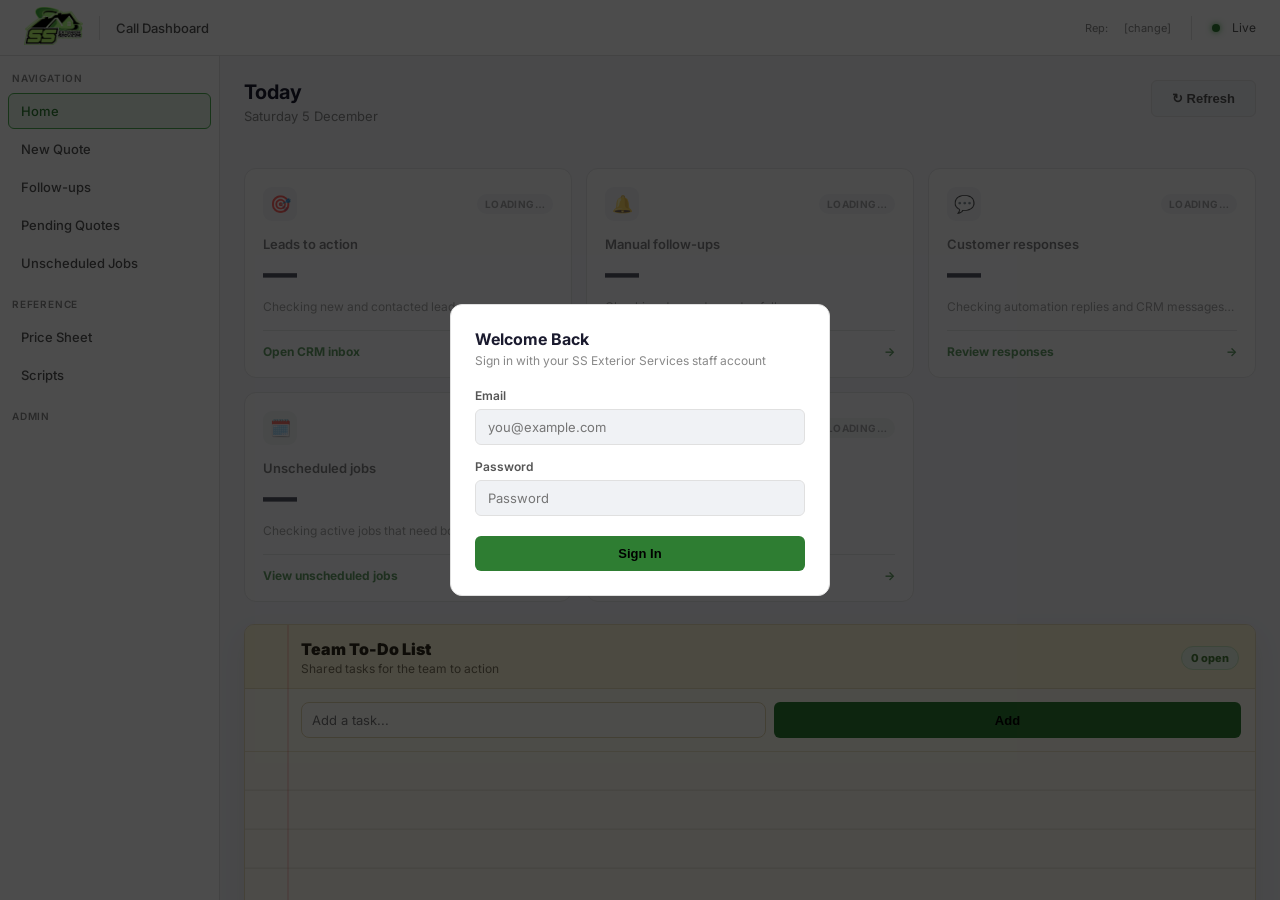
==== commit 140e672e: "Secure call dashboard with staff authentication" ====
--- a/index.html
+++ b/index.html
@@ -904,52 +904,18 @@
   <div class="modal" style="width:380px;">
     <div id="rep-login-view">
       <div class="modal-title">Welcome Back</div>
-      <div class="modal-subtitle">Enter your PIN to start taking calls</div>
+      <div class="modal-subtitle">Sign in with your SS Exterior Services staff account</div>
       <div class="form-group">
-        <label class="form-label">Your PIN</label>
-        <input class="form-input" id="rep-pin-input" type="password" maxlength="4" placeholder="4-digit PIN" onkeydown="if(event.key==='Enter')loginWithPin()">
-      </div>
-      <div id="pin-error" class="alert alert-danger" style="display:none;margin-top:8px;">Incorrect PIN. Try again.</div>
-      <div class="modal-actions">
-        <button class="btn-primary" onclick="loginWithPin()">Login</button>
-        <button class="btn-secondary" onclick="showRegisterView()">New Rep? Register</button>
-      </div>
-      <div style="margin-top:12px;text-align:center;">
-        <span style="font-size:12px;color:var(--text3);cursor:pointer;" onclick="showOwnerLogin()">Owner login →</span>
-      </div>
-    </div>
-    <div id="rep-register-view" style="display:none;">
-      <div class="modal-title">Register as Rep</div>
-      <div class="modal-subtitle">Set up your profile to start taking calls</div>
-      <div class="form-group">
-        <label class="form-label">Your Name</label>
-        <input class="form-input" id="reg-name-input" placeholder="e.g. Sarah">
+        <label class="form-label">Email</label>
+        <input class="form-input" id="staff-email-input" type="email" autocomplete="username" placeholder="you@example.com">
       </div>
       <div class="form-group">
-        <label class="form-label">Choose a 4-digit PIN</label>
-        <input class="form-input" id="reg-pin-input" type="password" maxlength="4" placeholder="e.g. 1234">
+        <label class="form-label">Password</label>
+        <input class="form-input" id="staff-password-input" type="password" autocomplete="current-password" placeholder="Password" onkeydown="if(event.key==='Enter')loginWithStaffAccount()">
       </div>
-      <div class="form-group">
-        <label class="form-label">Confirm PIN</label>
-        <input class="form-input" id="reg-pin-confirm" type="password" maxlength="4" placeholder="Repeat PIN">
-      </div>
-      <div id="reg-error" class="alert alert-danger" style="display:none;margin-top:8px;"></div>
+      <div id="staff-login-error" class="alert alert-danger" style="display:none;margin-top:8px;"></div>
       <div class="modal-actions">
-        <button class="btn-primary" onclick="registerRep()">Create Profile</button>
-        <button class="btn-secondary" onclick="showLoginView()">Back to Login</button>
-      </div>
-    </div>
-    <div id="owner-login-view" style="display:none;">
-      <div class="modal-title">Owner Access</div>
-      <div class="modal-subtitle">Enter your owner PIN to view performance data</div>
-      <div class="form-group">
-        <label class="form-label">Owner PIN</label>
-        <input class="form-input" id="owner-pin-input" type="password" maxlength="6" placeholder="Owner PIN">
-      </div>
-      <div id="owner-error" class="alert alert-danger" style="display:none;margin-top:8px;">Incorrect PIN.</div>
-      <div class="modal-actions">
-        <button class="btn-primary" onclick="loginAsOwner()">Login as Owner</button>
-        <button class="btn-secondary" onclick="showLoginView()">Back</button>
+        <button class="btn-primary" id="staff-login-button" onclick="loginWithStaffAccount()">Sign In</button>
       </div>
     </div>
   </div>
@@ -989,7 +955,43 @@
   return { serviceSubtotal, travel, runningSubtotal, minimum, minimumAdjustment, total: runningSubtotal + minimumAdjustment };
 }
 let followUps = [];
-let currentRep = null; // { id, name, pin }
+let currentRep = null; // { id, name }
+let supabaseSession = null;
+let authRefreshTimer = null;
+let dashboardDataStarted = false;
+const AUTH_STORAGE_KEY = 'ss_call_dashboard_auth';
+
+function supabaseBearerToken() {
+  return supabaseSession?.access_token || SUPABASE_KEY;
+}
+
+function currentCallRepId() {
+  const id = String(currentRep?.id || '');
+  return /^REP-/.test(id) ? id : null;
+}
+
+function quoteCreatorAttribution() {
+  return {
+    created_by_rep_id: currentCallRepId(),
+    created_by_rep_name: currentRep?.name || 'Call Dashboard'
+  };
+}
+
+function quoteAcceptanceAttribution(at = new Date().toISOString()) {
+  return {
+    accepted_by_rep_id: currentCallRepId(),
+    accepted_by_rep_name: currentRep?.name || 'Call Dashboard',
+    accepted_at: at
+  };
+}
+
+function jobBookingAttribution(at = new Date().toISOString()) {
+  return {
+    booked_by_rep_id: currentCallRepId(),
+    booked_by_rep_name: currentRep?.name || 'Call Dashboard',
+    booked_at: at
+  };
+}
 let isOwner = false;
 let todoItems = [];
 const TODO_STORAGE_KEY = 'ss_call_calendar_todos';
@@ -1017,145 +1019,125 @@
 // ============================================================
 // REP AUTH
 // ============================================================
-function initRep() {
-  // Try restore session from localStorage
-  const saved = localStorage.getItem('ss_rep_session');
-  if (saved) {
-    try {
-      const data = JSON.parse(saved);
-      if (data && data.id && data.name) {
-        currentRep = { id: data.id, name: data.name, ...(data.pin ? { pin: data.pin } : {}) };
-        isOwner = data.id === 'OWNER' || data.isOwner === true;
-        updateRepDisplay();
-        loadFollowUps();
-        document.getElementById('nav-performance').style.display = isOwner ? 'flex' : 'none';
-        renderPricingPage();
-        renderScriptsPage();
-        return;
-      }
-    } catch(e) {}
-    localStorage.removeItem('ss_rep_session');
-  }
-  showRepModal();
+function persistSupabaseSession(session) {
+  supabaseSession = session;
+  localStorage.setItem(AUTH_STORAGE_KEY, JSON.stringify(session));
+  scheduleAuthRefresh();
+}
+
+function clearSupabaseSession() {
+  supabaseSession = null;
+  clearTimeout(authRefreshTimer);
+  localStorage.removeItem(AUTH_STORAGE_KEY);
+  localStorage.removeItem('ss_rep_session');
+}
+
+function scheduleAuthRefresh() {
+  clearTimeout(authRefreshTimer);
+  if (!supabaseSession?.refresh_token) return;
+  const expiresAtMs = Number(supabaseSession.expires_at || 0) * 1000;
+  const delay = Math.max(30000, expiresAtMs - Date.now() - 120000);
+  authRefreshTimer = setTimeout(() => refreshSupabaseSession().catch(() => signOutStaff()), delay);
+}
+
+async function refreshSupabaseSession() {
+  if (!supabaseSession?.refresh_token) throw new Error('No refresh token');
+  const response = await fetch(`${SUPABASE_URL}/auth/v1/token?grant_type=refresh_token`, {
+    method: 'POST',
+    headers: { 'apikey': SUPABASE_KEY, 'Content-Type': 'application/json' },
+    body: JSON.stringify({ refresh_token: supabaseSession.refresh_token })
+  });
+  if (!response.ok) throw new Error('Session refresh failed');
+  persistSupabaseSession(await response.json());
+}
+
+async function loadStaffIdentity() {
+  const userResponse = await fetch(`${SUPABASE_URL}/auth/v1/user`, {
+    headers: { 'apikey': SUPABASE_KEY, 'Authorization': `Bearer ${supabaseBearerToken()}` }
+  });
+  if (!userResponse.ok) throw new Error('Session is no longer valid');
+  const user = await userResponse.json();
+  const profileResponse = await fetch(`${SUPABASE_URL}/rest/v1/staff_profiles?auth_user_id=eq.${encodeURIComponent(user.id)}&status=eq.active&select=display_name,role,call_rep_id&limit=1`, {
+    headers: { 'apikey': SUPABASE_KEY, 'Authorization': `Bearer ${supabaseBearerToken()}` }
+  });
+  if (!profileResponse.ok) throw new Error('Staff profile could not be loaded');
+  const profile = (await profileResponse.json())[0];
+  if (!profile) throw new Error('No active staff profile is linked to this account');
+
+  if (profile.role === 'admin') {
+    currentRep = { id: 'OWNER', name: `${profile.display_name || 'Simon'} (Owner)` };
+    isOwner = true;
+  } else {
+    if (!profile.call_rep_id) throw new Error('This account is not linked to a Call Dashboard representative');
+    const repResponse = await fetch(`${SUPABASE_URL}/rest/v1/call_reps?id=eq.${encodeURIComponent(profile.call_rep_id)}&active=eq.true&select=id,name&limit=1`, {
+      headers: { 'apikey': SUPABASE_KEY, 'Authorization': `Bearer ${supabaseBearerToken()}` }
+    });
+    if (!repResponse.ok) throw new Error('Linked representative could not be loaded');
+    const rep = (await repResponse.json())[0];
+    if (!rep) throw new Error('The linked representative is inactive or missing');
+    currentRep = rep;
+    isOwner = false;
+  }
+
+  localStorage.setItem('ss_rep_session', JSON.stringify({ id: currentRep.id, name: currentRep.name, isOwner }));
+  updateRepDisplay();
+  document.getElementById('nav-performance').style.display = isOwner ? 'flex' : 'none';
+  document.getElementById('rep-modal').classList.remove('open');
+  await startDashboardData();
+}
+
+async function initRep() {
+  localStorage.removeItem('ss_rep_session');
+  try {
+    const saved = JSON.parse(localStorage.getItem(AUTH_STORAGE_KEY) || 'null');
+    if (!saved?.access_token || !saved?.refresh_token) throw new Error('No saved session');
+    supabaseSession = saved;
+    if ((Number(saved.expires_at || 0) * 1000) < Date.now() + 60000) await refreshSupabaseSession();
+    else scheduleAuthRefresh();
+    await loadStaffIdentity();
+  } catch (error) {
+    clearSupabaseSession();
+    showRepModal();
+  }
 }
 
 function showRepModal() {
-  showLoginView();
+  const error = document.getElementById('staff-login-error');
+  error.style.display = 'none';
+  document.getElementById('staff-password-input').value = '';
   document.getElementById('rep-modal').classList.add('open');
 }
 
-function showLoginView() {
-  document.getElementById('rep-login-view').style.display = 'block';
-  document.getElementById('rep-register-view').style.display = 'none';
-  document.getElementById('owner-login-view').style.display = 'none';
-  document.getElementById('pin-error').style.display = 'none';
-  document.getElementById('rep-pin-input').value = '';
-}
-
-function showRegisterView() {
-  document.getElementById('rep-login-view').style.display = 'none';
-  document.getElementById('rep-register-view').style.display = 'block';
-  document.getElementById('owner-login-view').style.display = 'none';
-  document.getElementById('reg-error').style.display = 'none';
-  document.getElementById('reg-name-input').value = '';
-  document.getElementById('reg-pin-input').value = '';
-  document.getElementById('reg-pin-confirm').value = '';
-}
-
-function showOwnerLogin() {
-  document.getElementById('rep-login-view').style.display = 'none';
-  document.getElementById('rep-register-view').style.display = 'none';
-  document.getElementById('owner-login-view').style.display = 'block';
-  document.getElementById('owner-error').style.display = 'none';
-  document.getElementById('owner-pin-input').value = '';
-}
-
-async function loginWithPin() {
-  const pin = document.getElementById('rep-pin-input').value.trim();
-  if (!pin) return;
+async function loginWithStaffAccount() {
+  const email = document.getElementById('staff-email-input').value.trim();
+  const password = document.getElementById('staff-password-input').value;
+  const error = document.getElementById('staff-login-error');
+  const button = document.getElementById('staff-login-button');
+  error.style.display = 'none';
+  if (!email || !password) {
+    error.textContent = 'Enter both your email and password.';
+    error.style.display = 'block';
+    return;
+  }
+  button.disabled = true;
+  button.textContent = 'Signing in…';
   try {
-    const res = await fetch(`${SUPABASE_URL}/rest/v1/call_reps?pin=eq.${pin}&active=eq.true&select=id,name,pin`, {
-      headers: { 'apikey': SUPABASE_KEY, 'Authorization': `Bearer ${SUPABASE_KEY}` }
+    const response = await fetch(`${SUPABASE_URL}/auth/v1/token?grant_type=password`, {
+      method: 'POST',
+      headers: { 'apikey': SUPABASE_KEY, 'Content-Type': 'application/json' },
+      body: JSON.stringify({ email, password })
     });
-    const reps = await res.json();
-    if (reps && reps.length > 0) {
-      currentRep = reps[0];
-      isOwner = false;
-      localStorage.setItem('ss_rep_session', JSON.stringify(currentRep));
-      document.getElementById('rep-modal').classList.remove('open');
-      updateRepDisplay();
-      loadFollowUps();
-      document.getElementById('nav-performance').style.display = 'none';
-      renderPricingPage();
-      renderScriptsPage();
-    } else {
-      document.getElementById('pin-error').style.display = 'block';
-    }
-  } catch(e) {
-    document.getElementById('pin-error').style.display = 'block';
-  }
-}
-
-async function registerRep() {
-  const name = document.getElementById('reg-name-input').value.trim();
-  const pin = document.getElementById('reg-pin-input').value.trim();
-  const confirm = document.getElementById('reg-pin-confirm').value.trim();
-  const errEl = document.getElementById('reg-error');
-  errEl.style.display = 'none';
-  if (!name) { errEl.textContent = 'Please enter your name.'; errEl.style.display = 'block'; return; }
-  if (pin.length !== 4 || !/^\d+$/.test(pin)) { errEl.textContent = 'PIN must be exactly 4 digits.'; errEl.style.display = 'block'; return; }
-  if (pin !== confirm) { errEl.textContent = 'PINs do not match.'; errEl.style.display = 'block'; return; }
-  try {
-    // Check PIN not already taken
-    const check = await fetch(`${SUPABASE_URL}/rest/v1/call_reps?pin=eq.${pin}&select=id`, {
-      headers: { 'apikey': SUPABASE_KEY, 'Authorization': `Bearer ${SUPABASE_KEY}` }
-    });
-    const existing = await check.json();
-    if (existing && existing.length > 0) { errEl.textContent = 'That PIN is already taken. Choose another.'; errEl.style.display = 'block'; return; }
-    const id = 'REP-' + Date.now();
-    const res = await fetch(`${SUPABASE_URL}/rest/v1/call_reps`, {
-      method: 'POST',
-      headers: {
-        'apikey': SUPABASE_KEY,
-        'Authorization': `Bearer ${SUPABASE_KEY}`,
-        'Content-Type': 'application/json',
-        'Prefer': 'return=representation'
-      },
-      body: JSON.stringify({ id, name, pin, active: true })
-    });
-    if (res.ok) {
-      currentRep = { id, name, pin };
-      isOwner = false;
-      localStorage.setItem('ss_rep_session', JSON.stringify(currentRep));
-      document.getElementById('rep-modal').classList.remove('open');
-      updateRepDisplay();
-      loadFollowUps();
-      showToast('Profile created! Welcome, ' + name);
-      renderPricingPage();
-      renderScriptsPage();
-    } else {
-      errEl.textContent = 'Error creating profile. Try again.'; errEl.style.display = 'block';
-    }
-  } catch(e) {
-    errEl.textContent = 'Network error. Try again.'; errEl.style.display = 'block';
-  }
-}
-
-function loginAsOwner() {
-  const pin = document.getElementById('owner-pin-input').value.trim();
-  if (pin === OWNER_PIN) {
-    currentRep = { id: 'OWNER', name: 'Simon (Owner)', pin: OWNER_PIN };
-    isOwner = true;
-    // Persist the owner identity without retaining the owner PIN in browser storage.
-    localStorage.setItem('ss_rep_session', JSON.stringify({ id: 'OWNER', name: 'Simon (Owner)', isOwner: true }));
-    document.getElementById('rep-modal').classList.remove('open');
-    updateRepDisplay();
-    loadFollowUps();
-    document.getElementById('nav-performance').style.display = 'flex';
-    renderPricingPage();
-    renderScriptsPage();
-  } else {
-    document.getElementById('owner-error').style.display = 'block';
+    const result = await response.json();
+    if (!response.ok) throw new Error(result?.error_description || result?.msg || 'Sign-in failed');
+    persistSupabaseSession(result);
+    await loadStaffIdentity();
+  } catch (loginError) {
+    clearSupabaseSession();
+    error.textContent = loginError.message || 'Unable to sign in. Check your details and try again.';
+    error.style.display = 'block';
+  } finally {
+    button.disabled = false;
+    button.textContent = 'Sign In';
   }
 }
 
@@ -1163,14 +1145,22 @@
   document.getElementById('rep-display').textContent = currentRep ? currentRep.name : 'Not set';
 }
 
-function changeRep() {
-  localStorage.removeItem('ss_rep_session');
+async function signOutStaff() {
+  if (supabaseSession?.access_token) {
+    await fetch(`${SUPABASE_URL}/auth/v1/logout`, {
+      method: 'POST',
+      headers: { 'apikey': SUPABASE_KEY, 'Authorization': `Bearer ${supabaseSession.access_token}` }
+    }).catch(() => {});
+  }
+  clearSupabaseSession();
   currentRep = null;
   isOwner = false;
   document.getElementById('nav-performance').style.display = 'none';
-  renderPricingPage();
-  renderScriptsPage();
-  showRepModal();
+  window.location.reload();
+}
+
+function changeRep() {
+  signOutStaff();
 }
 
 // ============================================================
@@ -1187,7 +1177,7 @@
     if (from) url += `&created_at=gte.${from}T00:00:00`;
     if (to) url += `&created_at=lte.${to}T23:59:59`;
 
-    const headers = { 'apikey': SUPABASE_KEY, 'Authorization': `Bearer ${SUPABASE_KEY}` };
+    const headers = { 'apikey': SUPABASE_KEY, 'Authorization': `Bearer ${supabaseBearerToken()}` };
     const [res, repsRes, notesRes] = await Promise.all([
       fetch(url, { headers }),
       fetch(`${SUPABASE_URL}/rest/v1/call_reps?select=id,name`, { headers }),
@@ -1213,7 +1203,9 @@
     // Group by rep
     const byRep = {};
     (quotes || []).forEach(q => {
-      const attribution = attributionByQuote.get(String(q.id)) || readAttribution(q.notes) || {};
+      const attribution = q.created_by_rep_id || q.created_by_rep_name
+        ? { repId:q.created_by_rep_id || '', repName:q.created_by_rep_name || '' }
+        : attributionByQuote.get(String(q.id)) || readAttribution(q.notes) || {};
       const repName = attribution.repId ? (repMap[attribution.repId] || attribution.repName || attribution.repId) : attribution.repName || 'Unattributed';
       if (!byRep[repName]) byRep[repName] = { quotes:0, value:0, approved:0, approvedValue:0, pending:0, rejected:0 };
       byRep[repName].quotes++;
@@ -1235,7 +1227,7 @@
     const totalApproved = approvedQuotes.length;
     const approvedValue = approvedQuotes.reduce((sum, quote) => sum + Number(quote.total || 0), 0);
     const conversion = totalQuotes ? Math.round(totalApproved / totalQuotes * 100) : 0;
-    const attributedQuotes = quotes.filter(q => attributionByQuote.has(String(q.id)) || readAttribution(q.notes)).length;
+    const attributedQuotes = quotes.filter(q => q.created_by_rep_id || q.created_by_rep_name || attributionByQuote.has(String(q.id)) || readAttribution(q.notes)).length;
 
     let html = `
       <div class="stats-row performance-summary">
@@ -1336,7 +1328,7 @@
 }
 
 function homeRest(path) {
-  return fetch(`${SUPABASE_URL}/rest/v1/${path}`, { headers:{ 'apikey':SUPABASE_KEY, 'Authorization':`Bearer ${SUPABASE_KEY}` } })
+  return fetch(`${SUPABASE_URL}/rest/v1/${path}`, { headers:{ 'apikey':SUPABASE_KEY, 'Authorization':`Bearer ${supabaseBearerToken()}` } })
     .then(async response => {
       if (!response.ok) throw new Error(await response.text() || `Request failed (${response.status})`);
       return response.json();
@@ -1486,7 +1478,7 @@
   } catch(e) {}
   try {
     const res = await fetch(`${SUPABASE_URL}/rest/v1/app_settings?key=eq.${SETTINGS_ROW_KEY}&select=value&limit=1`, {
-      headers: { 'apikey': SUPABASE_KEY, 'Authorization': `Bearer ${SUPABASE_KEY}` }
+      headers: { 'apikey': SUPABASE_KEY, 'Authorization': `Bearer ${supabaseBearerToken()}` }
     });
     if (res.ok) {
       const rows = await res.json();
@@ -1511,7 +1503,7 @@
       method: 'POST',
       headers: {
         'apikey': SUPABASE_KEY,
-        'Authorization': `Bearer ${SUPABASE_KEY}`,
+        'Authorization': `Bearer ${supabaseBearerToken()}`,
         'Content-Type': 'application/json',
         'Prefer': 'resolution=merge-duplicates'
       },
@@ -1738,7 +1730,7 @@
   if (_campaignOptionsLoaded || _campaignOptionsLoading) return;
   _campaignOptionsLoading = true;
   try {
-    const headers = { 'apikey': SUPABASE_KEY, 'Authorization': `Bearer ${SUPABASE_KEY}` };
+    const headers = { 'apikey': SUPABASE_KEY, 'Authorization': `Bearer ${supabaseBearerToken()}` };
     const [clientsRes, bookingsRes] = await Promise.all([
       fetch(`${SUPABASE_URL}/rest/v1/clients?campaign_name=not.is.null&select=campaign_name,campaign_id`, { headers }),
       fetch(`${SUPABASE_URL}/rest/v1/bookings?campaign_name=not.is.null&select=campaign_name,campaign_id`, { headers })
@@ -1767,7 +1759,7 @@
   const phone = String(clientInfo.phone || '').trim();
   if (!phone || clientInfo.source) return;
   try {
-    const res = await fetch(`${SUPABASE_URL}/rest/v1/clients?phone=eq.${encodeURIComponent(phone)}&select=source,campaign_name,campaign_id&limit=1`, { headers:{ 'apikey':SUPABASE_KEY, 'Authorization':`Bearer ${SUPABASE_KEY}` } });
+    const res = await fetch(`${SUPABASE_URL}/rest/v1/clients?phone=eq.${encodeURIComponent(phone)}&select=source,campaign_name,campaign_id&limit=1`, { headers:{ 'apikey':SUPABASE_KEY, 'Authorization':`Bearer ${supabaseBearerToken()}` } });
     const rows = res.ok ? await res.json() : [];
     if (!rows[0]) return;
     const source = uiAttributionSource(rows[0].source);
@@ -2265,7 +2257,7 @@
     campaign_name: clientInfo.campaignName || null,
     campaign_id: clientInfo.campaignId || null
   };
-  const headers = { 'apikey': SUPABASE_KEY, 'Authorization': `Bearer ${SUPABASE_KEY}`, 'Content-Type': 'application/json' };
+  const headers = { 'apikey': SUPABASE_KEY, 'Authorization': `Bearer ${supabaseBearerToken()}`, 'Content-Type': 'application/json' };
   const existingRes = await fetch(
     `${SUPABASE_URL}/rest/v1/clients?phone=eq.${encodeURIComponent(phone)}&select=id&limit=1`,
     { headers }
@@ -2334,7 +2326,7 @@
       method: 'POST',
       headers: {
         'apikey': SUPABASE_KEY,
-        'Authorization': `Bearer ${SUPABASE_KEY}`,
+        'Authorization': `Bearer ${supabaseBearerToken()}`,
         'Content-Type': 'application/json',
         'Prefer': 'return=representation'
       },
@@ -2347,6 +2339,7 @@
         status: 'pending',
         items: quoteItems,
         notes,
+        ...quoteCreatorAttribution(),
         ...quoteAttributionPayload(),
         created_at: new Date().toISOString()
       })
@@ -2832,7 +2825,7 @@
     method: method,
     headers: {
       'apikey': SUPABASE_KEY,
-      'Authorization': `Bearer ${SUPABASE_KEY}`,
+      'Authorization': `Bearer ${supabaseBearerToken()}`,
       'Content-Type': 'application/json',
       'Prefer': 'return=representation'
     }
@@ -2866,6 +2859,7 @@
       status: 'pending',
       items: quoteItems,
       notes: '',
+      ...quoteCreatorAttribution(),
       ...quoteAttributionPayload(),
       created_at: new Date().toISOString()
     });
@@ -2874,7 +2868,7 @@
       method: 'POST',
       headers: {
         'apikey': SUPABASE_KEY,
-        'Authorization': `Bearer ${SUPABASE_KEY}`,
+        'Authorization': `Bearer ${supabaseBearerToken()}`,
         'Content-Type': 'application/json',
         'Prefer': 'return=representation'
       },
@@ -2908,62 +2902,25 @@
 }
 
 async function getGoogleToken(forceRefresh = false) {
-  // Keep using the short-lived access token only while it is safely valid.
-  if (!forceRefresh && googleAccessToken && Date.now() < googleAccessTokenExpiresAt) return googleAccessToken;
-  clearGoogleCalendarSession();
-  // Refresh through our same-origin API route so browser CORS cannot block the request.
-  const storedRefresh = googleRefreshToken || (() => { try { return localStorage.getItem('ss_google_refresh'); } catch(e) { return null; } })();
-  if (storedRefresh) {
-    googleRefreshToken = storedRefresh;
-    try {
-      const r = await fetch('/api/google-refresh', {
-        method: 'POST',
-        headers: { 'Content-Type': 'application/json' },
-        body: JSON.stringify({ refresh_token: storedRefresh })
-      });
-      const d = await r.json();
-      if (d.access_token) {
-        googleAccessToken = d.access_token;
-        googleAccessTokenExpiresAt = Date.now() + Math.max(60, Number(d.expires_in || 3600) - 60) * 1000;
-        return googleAccessToken;
-      }
-      // An explicitly revoked/expired refresh token requires one deliberate reconnect.
-      const refreshError = typeof d.error === 'string' ? d.error : d.error?.error;
-      if (refreshError === 'invalid_grant') {
-        googleRefreshToken = null;
-        try { localStorage.removeItem('ss_google_refresh'); } catch(e2) {}
-      }
-    } catch(e) {}
-  }
-  return null;
+  if (!forceRefresh && googleAccessToken === 'shared') return googleAccessToken;
+  try {
+    const response = await fetch('/api/google-calendar?status=1', { cache:'no-store' });
+    const data = await response.json();
+    googleAccessToken = response.ok && data.connected ? 'shared' : null;
+    return googleAccessToken;
+  } catch(e) { return null; }
 }
 
 async function googleCalendarFetch(input, init = {}) {
-  let token = await getGoogleToken();
-  if (!token) throw new Error('Google Calendar is not connected.');
-  const request = accessToken => fetch(input, {
-    ...init,
-    headers: { ...(init.headers || {}), Authorization: 'Bearer ' + accessToken }
-  });
-  let response = await request(token);
-  if (response.status === 401) {
-    token = await getGoogleToken(true);
-    if (!token) return response;
-    response = await request(token);
-  }
-  return response;
+  if (!await getGoogleToken()) throw new Error('Google Calendar is not connected.');
+  const headers = { ...(init.headers || {}) };
+  delete headers.Authorization;
+  return fetch('/api/google-calendar?path=' + encodeURIComponent(input), { ...init, headers });
 }
 
 function signInGoogleCalendar() {
   return new Promise((resolve) => {
-    const _gClientId = '692096767036-gklqud4ip2sughqf035esejtrl2f8qh1.apps.googleusercontent.com';
-    const _gRedirect = 'https://ss-exterior-crm.vercel.app/api/google-callback';
-    const _gScope = 'https://www.googleapis.com/auth/calendar';
-    const _gUrl = 'https://accounts.google.com/o/oauth2/v2/auth?client_id=' + _gClientId
-      + '&redirect_uri=' + encodeURIComponent(_gRedirect)
-      + '&response_type=code&scope=' + encodeURIComponent(_gScope)
-      + '&access_type=offline&prompt=consent';
-    const popup = window.open(_gUrl, 'google_auth', 'width=500,height=600');
+    const popup = window.open('https://ss-exterior-crm.vercel.app/api/google-auth', 'google_auth', 'width=500,height=600');
     let resolved = false;
     function finish(token) {
       if (resolved) return;
@@ -2976,22 +2933,15 @@
     // postMessage handler — works if CRM callback sends it
     const handler = (e) => {
       if (e.origin !== 'https://ss-exterior-crm.vercel.app') return;
-      if (e.data && e.data.type === 'google_tokens') {
-        googleAccessToken = e.data.access_token;
-        googleAccessTokenExpiresAt = Date.now() + Math.max(60, Number(e.data.expires_in || 3600) - 60) * 1000;
-        if (e.data.refresh_token) {
-          googleRefreshToken = e.data.refresh_token;
-          try { localStorage.setItem('ss_google_refresh', googleRefreshToken); } catch(e2) {}
-        }
+      if (e.data && e.data.type === 'google_connected') {
+        googleAccessToken = 'shared';
         finish(googleAccessToken);
       } else if (e.data && e.data.type === 'google_error') {
         finish(null);
       }
     };
     window.addEventListener('message', handler);
-    // Fallback: poll every second for up to 3 mins for popup to close, then try refresh token
-    // The CRM callback page writes the refresh token to its own localStorage — we can't read that cross-origin.
-    // Instead: detect popup closed, then try getGoogleToken() which reads our localStorage.
+    // When the popup closes, re-check the central company connection.
     const pollInterval = setInterval(async () => {
       if (popup && popup.closed) {
         clearInterval(pollInterval);
@@ -3107,16 +3057,16 @@
     // Save quote as accepted
     const acceptedQuoteRes = await fetch(`${SUPABASE_URL}/rest/v1/quotes`, {
       method: 'POST',
-      headers: { 'apikey': SUPABASE_KEY, 'Authorization': `Bearer ${SUPABASE_KEY}`, 'Content-Type': 'application/json', 'Prefer': 'return=minimal' },
-      body: JSON.stringify({ id: quoteId, client: clientInfo.name, client_id: clientId, date: localToday(), total, status: 'approved', follow_up_enabled: false, follow_up_paused_until: null, next_follow_up_at: null, items: lineItems, notes: (window._chatPdfCustomizations || []).filter(Boolean).join(' | '), ...quoteAttributionPayload(), created_at: new Date().toISOString() })
+      headers: { 'apikey': SUPABASE_KEY, 'Authorization': `Bearer ${supabaseBearerToken()}`, 'Content-Type': 'application/json', 'Prefer': 'return=minimal' },
+      body: JSON.stringify({ id: quoteId, client: clientInfo.name, client_id: clientId, date: localToday(), total, status: 'approved', follow_up_enabled: false, follow_up_paused_until: null, next_follow_up_at: null, items: lineItems, notes: (window._chatPdfCustomizations || []).filter(Boolean).join(' | '), ...quoteCreatorAttribution(), ...quoteAcceptanceAttribution(), ...quoteAttributionPayload(), created_at: new Date().toISOString() })
     });
     if (!acceptedQuoteRes.ok) throw new Error(`Accepted quote save failed: ${await acceptedQuoteRes.text()}`);
 
     // Create job
     const jobRes = await fetch(`${SUPABASE_URL}/rest/v1/jobs`, {
       method: 'POST',
-      headers: { 'apikey': SUPABASE_KEY, 'Authorization': `Bearer ${SUPABASE_KEY}`, 'Content-Type': 'application/json', 'Prefer': 'return=minimal' },
-      body: JSON.stringify({ id: jobId, client: clientInfo.name, client_id: clientId, quote_id: quoteId, service: combinedLabel, description: `Phone-quoted job. Address: ${clientInfo.address || clientInfo.suburb}.`, status: 'Active', revenue: total, items: lineItems, hours: 0, completion_date: null, notes: (window._chatPdfCustomizations || []).filter(Boolean).join(' | '), ...quoteAttributionPayload('quote_inherited'), created_at: new Date().toISOString() })
+      headers: { 'apikey': SUPABASE_KEY, 'Authorization': `Bearer ${supabaseBearerToken()}`, 'Content-Type': 'application/json', 'Prefer': 'return=minimal' },
+      body: JSON.stringify({ id: jobId, client: clientInfo.name, client_id: clientId, quote_id: quoteId, service: combinedLabel, description: `Phone-quoted job. Address: ${clientInfo.address || clientInfo.suburb}.`, status: 'Active', revenue: total, items: lineItems, hours: 0, completion_date: null, notes: (window._chatPdfCustomizations || []).filter(Boolean).join(' | '), ...jobBookingAttribution(), ...quoteAttributionPayload('quote_inherited'), created_at: new Date().toISOString() })
     });
     if (!jobRes.ok) throw new Error(`Job creation failed: ${await jobRes.text()}`);
     await createRecordNote('quote', quoteId, `Accepted on call via Call Dashboard. Service: ${combinedLabel}. Address: ${clientInfo.address || clientInfo.suburb}. Source: ${clientInfo.source || 'phone-call'}. Travel: $${clientInfo.travelCost.toFixed(2)}. RepID:${currentRep ? currentRep.id : 'unknown'} Rep:${currentRep ? currentRep.name : 'unknown'}.`);
@@ -3262,7 +3212,7 @@
           const filter = chunk.map(p => `phone.eq.${encodeURIComponent(p)}`).join(',');
           const res = await fetch(
             `${SUPABASE_URL}/rest/v1/clients?select=name,phone,suburb,address&or=(${filter})`,
-            { headers: { 'apikey': SUPABASE_KEY, 'Authorization': `Bearer ${SUPABASE_KEY}` } }
+            { headers: { 'apikey': SUPABASE_KEY, 'Authorization': `Bearer ${supabaseBearerToken()}` } }
           );
           if (res.ok) {
             const rows = await res.json();
@@ -3294,7 +3244,7 @@
           const filter = chunk.map(n => `name.ilike.*${encodeURIComponent(n)}*`).join(',');
           const res = await fetch(
             `${SUPABASE_URL}/rest/v1/clients?select=name,suburb,address&or=(${filter})`,
-            { headers: { 'apikey': SUPABASE_KEY, 'Authorization': `Bearer ${SUPABASE_KEY}` } }
+            { headers: { 'apikey': SUPABASE_KEY, 'Authorization': `Bearer ${supabaseBearerToken()}` } }
           );
           if (res.ok) {
             const rows = await res.json() || [];
@@ -3407,7 +3357,7 @@
     try {
       const jobUpdateRes = await fetch(`${SUPABASE_URL}/rest/v1/jobs?id=eq.${encodeURIComponent(jobId)}`, {
         method: 'PATCH',
-        headers: { 'apikey': SUPABASE_KEY, 'Authorization': `Bearer ${SUPABASE_KEY}`, 'Content-Type': 'application/json', 'Prefer': 'return=representation' },
+        headers: { 'apikey': SUPABASE_KEY, 'Authorization': `Bearer ${supabaseBearerToken()}`, 'Content-Type': 'application/json', 'Prefer': 'return=representation' },
         body: JSON.stringify({ completion_date: dateStr, google_calendar_event_id: calendarEventId })
       });
       const updatedJobs = await jobUpdateRes.json().catch(() => []);
@@ -3855,7 +3805,7 @@
       method: 'POST',
       headers: {
         'apikey': SUPABASE_KEY,
-        'Authorization': `Bearer ${SUPABASE_KEY}`,
+        'Authorization': `Bearer ${supabaseBearerToken()}`,
         'Content-Type': 'application/json',
         'Prefer': 'return=representation'
       },
@@ -3879,7 +3829,7 @@
     const res = await fetch(`${SUPABASE_URL}/rest/v1/call_followups?select=*&order=call_date.asc,call_time.asc`, {
       headers: {
         'apikey': SUPABASE_KEY,
-        'Authorization': `Bearer ${SUPABASE_KEY}`
+        'Authorization': `Bearer ${supabaseBearerToken()}`
       }
     });
     if (res.ok) {
@@ -3901,7 +3851,7 @@
 async function loadTodos() {
   try {
     const res = await fetch(`${SUPABASE_URL}/rest/v1/app_todos?select=*&order=created_at.desc`, {
-      headers: { 'apikey': SUPABASE_KEY, 'Authorization': `Bearer ${SUPABASE_KEY}` }
+      headers: { 'apikey': SUPABASE_KEY, 'Authorization': `Bearer ${supabaseBearerToken()}` }
     });
     if (!res.ok) throw new Error(await res.text());
     const rows = await res.json();
@@ -3951,7 +3901,7 @@
       method: 'POST',
       headers: {
         'apikey': SUPABASE_KEY,
-        'Authorization': `Bearer ${SUPABASE_KEY}`,
+        'Authorization': `Bearer ${supabaseBearerToken()}`,
         'Content-Type': 'application/json'
       },
       body: JSON.stringify({
@@ -3987,7 +3937,7 @@
   try {
     const res = await fetch(`${SUPABASE_URL}/rest/v1/app_todos?id=eq.${encodeURIComponent(id)}`, {
       method: 'PATCH',
-      headers: { 'apikey': SUPABASE_KEY, 'Authorization': `Bearer ${SUPABASE_KEY}`, 'Content-Type': 'application/json' },
+      headers: { 'apikey': SUPABASE_KEY, 'Authorization': `Bearer ${supabaseBearerToken()}`, 'Content-Type': 'application/json' },
       body: JSON.stringify({ text: item.text, updated_at: item.updatedAt })
     });
     if (!res.ok) throw new Error(await res.text());
@@ -4007,7 +3957,7 @@
   try {
     const res = await fetch(`${SUPABASE_URL}/rest/v1/app_todos?id=eq.${encodeURIComponent(id)}`, {
       method: 'PATCH',
-      headers: { 'apikey': SUPABASE_KEY, 'Authorization': `Bearer ${SUPABASE_KEY}`, 'Content-Type': 'application/json' },
+      headers: { 'apikey': SUPABASE_KEY, 'Authorization': `Bearer ${supabaseBearerToken()}`, 'Content-Type': 'application/json' },
       body: JSON.stringify({ done: item.done, updated_at: item.updatedAt })
     });
     if (!res.ok) throw new Error(await res.text());
@@ -4024,7 +3974,7 @@
   try {
     const res = await fetch(`${SUPABASE_URL}/rest/v1/app_todos?id=eq.${encodeURIComponent(id)}`, {
       method: 'DELETE',
-      headers: { 'apikey': SUPABASE_KEY, 'Authorization': `Bearer ${SUPABASE_KEY}` }
+      headers: { 'apikey': SUPABASE_KEY, 'Authorization': `Bearer ${supabaseBearerToken()}` }
     });
     if (!res.ok) throw new Error(await res.text());
   } catch(e) {
@@ -4043,7 +3993,7 @@
     try {
       await fetch(`${SUPABASE_URL}/rest/v1/app_todos?id=eq.${encodeURIComponent(id)}`, {
         method: 'DELETE',
-        headers: { 'apikey': SUPABASE_KEY, 'Authorization': `Bearer ${SUPABASE_KEY}` }
+        headers: { 'apikey': SUPABASE_KEY, 'Authorization': `Bearer ${supabaseBearerToken()}` }
       });
     } catch(e) {
       console.error(e);
@@ -4062,7 +4012,7 @@
   try {
     const res = await fetch(`${SUPABASE_URL}/rest/v1/app_todos?id=not.is.null`, {
       method: 'DELETE',
-      headers: { 'apikey': SUPABASE_KEY, 'Authorization': `Bearer ${SUPABASE_KEY}` }
+      headers: { 'apikey': SUPABASE_KEY, 'Authorization': `Bearer ${supabaseBearerToken()}` }
     });
     if (!res.ok) throw new Error(await res.text());
   } catch(e) {
@@ -4445,7 +4395,7 @@
 async function priorityPatchRecord(table, recordId, changes) {
   const response = await fetch(`${SUPABASE_URL}/rest/v1/${table}?id=eq.${encodeURIComponent(recordId)}`, {
     method:'PATCH',
-    headers:{ 'apikey':SUPABASE_KEY, 'Authorization':`Bearer ${SUPABASE_KEY}`, 'Content-Type':'application/json', 'Prefer':'return=representation' },
+    headers:{ 'apikey':SUPABASE_KEY, 'Authorization':`Bearer ${supabaseBearerToken()}`, 'Content-Type':'application/json', 'Prefer':'return=representation' },
     body:JSON.stringify(changes)
   });
   const rows = await response.json().catch(() => []);
@@ -4693,7 +4643,7 @@
 }
 
 async function fetchFollowUpPriorityCandidates() {
-  const headers = { 'apikey': SUPABASE_KEY, 'Authorization': `Bearer ${SUPABASE_KEY}` };
+  const headers = { 'apikey': SUPABASE_KEY, 'Authorization': `Bearer ${supabaseBearerToken()}` };
   const [quoteResponse, jobResponse, noteResponse, deliveryResponse, responseResponse, clientResponse] = await Promise.all([
     fetch(`${SUPABASE_URL}/rest/v1/quotes?status=in.(pending,draft)&deleted_at=is.null&select=id,client,client_id,date,total,status,items,notes,created_at,delivery_status,delivery_channel,sent_at,last_follow_up_at,next_follow_up_at,manual_follow_up_at,follow_up_enabled,follow_up_paused_until,follow_up_count&order=created_at.desc`, { headers }),
     fetch(`${SUPABASE_URL}/rest/v1/jobs?status=eq.Active&select=id,client,service,revenue,items,notes,description,created_at,completion_date,google_calendar_event_id&order=created_at.asc`, { headers }),
@@ -5102,7 +5052,7 @@
       method: 'POST',
       headers: {
         'apikey': SUPABASE_KEY,
-        'Authorization': `Bearer ${SUPABASE_KEY}`,
+        'Authorization': `Bearer ${supabaseBearerToken()}`,
         'Content-Type': 'application/json',
         'Prefer': 'return=representation'
       },
@@ -5127,7 +5077,7 @@
     // Unmark as done — just toggle back with no friction
     fetch(`${SUPABASE_URL}/rest/v1/call_followups?id=eq.${id}`, {
       method: 'PATCH',
-      headers: { 'apikey': SUPABASE_KEY, 'Authorization': `Bearer ${SUPABASE_KEY}`, 'Content-Type': 'application/json' },
+      headers: { 'apikey': SUPABASE_KEY, 'Authorization': `Bearer ${supabaseBearerToken()}`, 'Content-Type': 'application/json' },
       body: JSON.stringify({ status: 'pending' })
     }).then(() => loadFollowUps()).catch(console.error);
     return;
@@ -5210,7 +5160,7 @@
 
     await fetch(`${SUPABASE_URL}/rest/v1/call_followups?id=eq.${id}`, {
       method: 'PATCH',
-      headers: { 'apikey': SUPABASE_KEY, 'Authorization': `Bearer ${SUPABASE_KEY}`, 'Content-Type': 'application/json' },
+      headers: { 'apikey': SUPABASE_KEY, 'Authorization': `Bearer ${supabaseBearerToken()}`, 'Content-Type': 'application/json' },
       body: JSON.stringify({ status: 'done', notes: updatedNotes })
     });
     showToast(`Follow-up marked done: ${outcomeLabel}`);
@@ -5234,7 +5184,7 @@
     const noteAppend = fu ? ` | Rescheduled from ${fu.call_date} on ${new Date().toISOString().split('T')[0]}` : '';
     await fetch(`${SUPABASE_URL}/rest/v1/call_followups?id=eq.${id}`, {
       method: 'PATCH',
-      headers: { 'apikey': SUPABASE_KEY, 'Authorization': `Bearer ${SUPABASE_KEY}`, 'Content-Type': 'application/json' },
+      headers: { 'apikey': SUPABASE_KEY, 'Authorization': `Bearer ${supabaseBearerToken()}`, 'Content-Type': 'application/json' },
       body: JSON.stringify({ call_date: newDate, status: 'pending', notes: (fu ? (fu.notes || '') : '') + noteAppend })
     });
     showToast('Follow-up rescheduled to ' + newDate);
@@ -5271,7 +5221,7 @@
       try {
         await fetch(`${SUPABASE_URL}/rest/v1/call_followups?id=eq.${id}`, {
           method: 'PATCH',
-          headers: { 'apikey': SUPABASE_KEY, 'Authorization': `Bearer ${SUPABASE_KEY}`, 'Content-Type': 'application/json', 'Prefer': 'return=minimal' },
+          headers: { 'apikey': SUPABASE_KEY, 'Authorization': `Bearer ${supabaseBearerToken()}`, 'Content-Type': 'application/json', 'Prefer': 'return=minimal' },
           body: JSON.stringify(updated)
         });
         showToast('Follow-up updated');
@@ -5339,7 +5289,7 @@
   try {
     const res = await fetch(`${SUPABASE_URL}/rest/v1/call_followups?id=eq.${id}`, {
       method: 'DELETE',
-      headers: { 'apikey': SUPABASE_KEY, 'Authorization': `Bearer ${SUPABASE_KEY}` }
+      headers: { 'apikey': SUPABASE_KEY, 'Authorization': `Bearer ${supabaseBearerToken()}` }
     });
     if (!res.ok) { const e = await res.json().catch(()=>{}); console.error('Delete error', e); showToast('Error deleting — reload to resync'); loadFollowUps(); return; }
     showToast('Follow-up deleted');
@@ -5400,7 +5350,7 @@
 async function loadPendingQuoteFollowUps() {
   try {
     const res = await fetch(`${SUPABASE_URL}/rest/v1/quotes?status=eq.pending&select=id,client,date,total,notes`, {
-      headers: { 'apikey': SUPABASE_KEY, 'Authorization': `Bearer ${SUPABASE_KEY}` }
+      headers: { 'apikey': SUPABASE_KEY, 'Authorization': `Bearer ${supabaseBearerToken()}` }
     });
     if (!res.ok) return;
     const quotes = await res.json();
@@ -5453,11 +5403,24 @@
 }
 
 // Init
-loadDashboardSettings();
-loadTodos().then(() => setTimeout(showTodoReminderIfNeeded, 400));
+async function startDashboardData() {
+  if (dashboardDataStarted) return;
+  dashboardDataStarted = true;
+  await loadDashboardSettings();
+  await loadTodos();
+  setTimeout(showTodoReminderIfNeeded, 400);
+  loadFollowUps();
+  loadHomeDashboard();
+  renderPricingPage();
+  renderScriptsPage();
+  todoSyncTimer = setInterval(() => {
+    const homeOpen = document.getElementById('page-home')?.classList.contains('active');
+    if (homeOpen) loadTodos();
+  }, 15000);
+}
+
 initRep();
 document.getElementById('home-date').textContent = new Date().toLocaleDateString('en-AU', { weekday:'long', day:'numeric', month:'long' });
-loadHomeDashboard();
 document.getElementById('fu-date').valueAsDate = new Date();
 if (document.getElementById('fu-browse-date')) document.getElementById('fu-browse-date').value = localToday();
 // Set default perf dates
@@ -5465,10 +5428,6 @@
 const firstOfMonth = new Date(today.getFullYear(), today.getMonth(), 1);
 document.getElementById('perf-from').value = firstOfMonth.toISOString().split('T')[0];
 document.getElementById('perf-to').value = today.toISOString().split('T')[0];
-todoSyncTimer = setInterval(() => {
-  const homeOpen = document.getElementById('page-home')?.classList.contains('active');
-  if (homeOpen) loadTodos();
-}, 15000);
 
 // ============================================================
 // UNSCHEDULED JOBS TAB
@@ -5510,7 +5469,7 @@
 
 async function fetchRecordNotes(recordType, recordId) {
   const response = await fetch(`${SUPABASE_URL}/rest/v1/record_notes?record_type=eq.${encodeURIComponent(recordType)}&record_id=eq.${encodeURIComponent(recordId)}&deleted_at=is.null&select=*&order=created_at.desc`, {
-    headers: { 'apikey': SUPABASE_KEY, 'Authorization': `Bearer ${SUPABASE_KEY}` }
+    headers: { 'apikey': SUPABASE_KEY, 'Authorization': `Bearer ${supabaseBearerToken()}` }
   });
   if (!response.ok) throw new Error(`Note history unavailable (${response.status}). Apply the record_notes migration if this is the first deployment.`);
   return response.json();
@@ -5524,7 +5483,7 @@
     : outcomeCode ? 'completed' : null;
   const response = await fetch(`${SUPABASE_URL}/rest/v1/record_notes`, {
     method: 'POST',
-    headers: { 'apikey': SUPABASE_KEY, 'Authorization': `Bearer ${SUPABASE_KEY}`, 'Content-Type': 'application/json', 'Prefer': 'return=representation' },
+    headers: { 'apikey': SUPABASE_KEY, 'Authorization': `Bearer ${supabaseBearerToken()}`, 'Content-Type': 'application/json', 'Prefer': 'return=representation' },
     body: JSON.stringify({
       record_type: recordType,
       record_id: String(recordId),
@@ -5546,7 +5505,7 @@
   const now = new Date().toISOString();
   const response = await fetch(`${SUPABASE_URL}/rest/v1/record_notes?id=eq.${encodeURIComponent(noteId)}`, {
     method: 'PATCH',
-    headers: { 'apikey': SUPABASE_KEY, 'Authorization': `Bearer ${SUPABASE_KEY}`, 'Content-Type': 'application/json', 'Prefer': 'return=representation' },
+    headers: { 'apikey': SUPABASE_KEY, 'Authorization': `Bearer ${supabaseBearerToken()}`, 'Content-Type': 'application/json', 'Prefer': 'return=representation' },
     body: JSON.stringify({ deleted_at: now, updated_at: now })
   });
   const rows = await response.json().catch(() => []);
@@ -5557,7 +5516,7 @@
   const now = new Date().toISOString();
   const response = await fetch(`${SUPABASE_URL}/rest/v1/record_notes?id=eq.${encodeURIComponent(noteId)}`, {
     method: 'PATCH',
-    headers: { 'apikey': SUPABASE_KEY, 'Authorization': `Bearer ${SUPABASE_KEY}`, 'Content-Type': 'application/json', 'Prefer': 'return=representation' },
+    headers: { 'apikey': SUPABASE_KEY, 'Authorization': `Bearer ${supabaseBearerToken()}`, 'Content-Type': 'application/json', 'Prefer': 'return=representation' },
     body: JSON.stringify({ body: String(body || '').trim(), updated_at: now })
   });
   const rows = await response.json().catch(() => []);
@@ -5583,7 +5542,7 @@
   }));
   const response = await fetch(`${SUPABASE_URL}/rest/v1/record_notes`, {
     method: 'POST',
-    headers: { 'apikey': SUPABASE_KEY, 'Authorization': `Bearer ${SUPABASE_KEY}`, 'Content-Type': 'application/json', 'Prefer': 'return=representation' },
+    headers: { 'apikey': SUPABASE_KEY, 'Authorization': `Bearer ${supabaseBearerToken()}`, 'Content-Type': 'application/json', 'Prefer': 'return=representation' },
     body: JSON.stringify(payload)
   });
   const rows = await response.json().catch(() => []);
@@ -5722,7 +5681,7 @@
 
   try {
     const jobsResponse = await fetch(`${SUPABASE_URL}/rest/v1/jobs?select=*&order=created_at.asc`, {
-      headers: { 'apikey': SUPABASE_KEY, 'Authorization': `Bearer ${SUPABASE_KEY}` }
+      headers: { 'apikey': SUPABASE_KEY, 'Authorization': `Bearer ${supabaseBearerToken()}` }
     });
     if (!jobsResponse.ok) throw new Error(`CRM jobs failed: ${await jobsResponse.text()}`);
     const allJobs = await jobsResponse.json();
@@ -5741,7 +5700,7 @@
     const clientIds = [...new Set(activeJobs.map(job => job.client_id).filter(Boolean))];
     await Promise.all(clientIds.map(async id => {
       const response = await fetch(`${SUPABASE_URL}/rest/v1/clients?id=eq.${encodeURIComponent(id)}&select=id,name,phone,email,address,suburb,source&limit=1`, {
-        headers: { 'apikey': SUPABASE_KEY, 'Authorization': `Bearer ${SUPABASE_KEY}` }
+        headers: { 'apikey': SUPABASE_KEY, 'Authorization': `Bearer ${supabaseBearerToken()}` }
       });
       if (!response.ok) return;
       const rows = await response.json();
@@ -5912,7 +5871,7 @@
 async function ujPatchJob(jobId, changes) {
   const response = await fetch(`${SUPABASE_URL}/rest/v1/jobs?id=eq.${encodeURIComponent(jobId)}`, {
     method: 'PATCH',
-    headers: { 'apikey': SUPABASE_KEY, 'Authorization': `Bearer ${SUPABASE_KEY}`, 'Content-Type': 'application/json', 'Prefer': 'return=representation' },
+    headers: { 'apikey': SUPABASE_KEY, 'Authorization': `Bearer ${supabaseBearerToken()}`, 'Content-Type': 'application/json', 'Prefer': 'return=representation' },
     body: JSON.stringify(changes)
   });
   const rows = await response.json().catch(() => []);
@@ -6090,7 +6049,7 @@
       if (item.job) {
         const jobResponse = await fetch(`${SUPABASE_URL}/rest/v1/jobs?id=eq.${encodeURIComponent(item.job.id)}`, {
           method: 'DELETE',
-          headers: { 'apikey': SUPABASE_KEY, 'Authorization': `Bearer ${SUPABASE_KEY}`, 'Prefer': 'return=representation' }
+          headers: { 'apikey': SUPABASE_KEY, 'Authorization': `Bearer ${supabaseBearerToken()}`, 'Prefer': 'return=representation' }
         });
         const deleted = await jobResponse.json().catch(() => []);
         if (!jobResponse.ok || !Array.isArray(deleted) || deleted.length !== 1) throw new Error('The calendar event was removed, but the CRM job could not be deleted. Check the CRM.');
@@ -6117,8 +6076,8 @@
 
   try {
     const res = await fetch(
-      `${SUPABASE_URL}/rest/v1/quotes?status=eq.pending&select=id,client,client_id,booking_id,date,total,items,notes,ad_source,campaign_name,campaign_id,attribution_method,created_at&order=created_at.desc`,
-      { headers: { 'apikey': SUPABASE_KEY, 'Authorization': `Bearer ${SUPABASE_KEY}` } }
+      `${SUPABASE_URL}/rest/v1/quotes?status=eq.pending&select=id,client,client_id,booking_id,date,total,items,notes,ad_source,campaign_name,campaign_id,attribution_method,created_at,created_by_rep_id,created_by_rep_name,accepted_by_rep_id,accepted_by_rep_name,accepted_at&order=created_at.desc`,
+      { headers: { 'apikey': SUPABASE_KEY, 'Authorization': `Bearer ${supabaseBearerToken()}` } }
     );
     if (!res.ok) throw new Error('Fetch failed');
     _pqQuotes = await res.json();
@@ -6168,7 +6127,7 @@
       : `name=eq.${encodeURIComponent(_pqSelectedQuote.client)}`;
     const res = await fetch(
       `${SUPABASE_URL}/rest/v1/clients?${clientFilter}&select=id,name,phone,email,address,suburb,source&limit=1`,
-      { headers: { 'apikey': SUPABASE_KEY, 'Authorization': `Bearer ${SUPABASE_KEY}` } }
+      { headers: { 'apikey': SUPABASE_KEY, 'Authorization': `Bearer ${supabaseBearerToken()}` } }
     );
     if (res.ok) { const data = await res.json(); client = data && data[0] ? data[0] : null; }
   } catch(e) {}
@@ -6339,7 +6298,7 @@
       method: 'PATCH',
       headers: {
         'apikey': SUPABASE_KEY,
-        'Authorization': `Bearer ${SUPABASE_KEY}`,
+        'Authorization': `Bearer ${supabaseBearerToken()}`,
         'Content-Type': 'application/json',
         'Prefer': 'return=representation'
       },
@@ -6416,7 +6375,7 @@
   try {
     const res = await fetch(
       `${SUPABASE_URL}/rest/v1/clients?${q.client_id ? `id=eq.${encodeURIComponent(q.client_id)}` : `name=eq.${encodeURIComponent(q.client)}`}&select=id,address,suburb,email,phone,source,campaign_name,campaign_id&limit=1`,
-      { headers: { 'apikey': SUPABASE_KEY, 'Authorization': `Bearer ${SUPABASE_KEY}` } }
+      { headers: { 'apikey': SUPABASE_KEY, 'Authorization': `Bearer ${supabaseBearerToken()}` } }
     );
     if (res.ok) {
       const data = await res.json();
@@ -6439,7 +6398,7 @@
       if (clientId && addr) {
         await fetch(`${SUPABASE_URL}/rest/v1/clients?id=eq.${clientId}`, {
           method: 'PATCH',
-          headers: { 'apikey': SUPABASE_KEY, 'Authorization': `Bearer ${SUPABASE_KEY}`, 'Content-Type': 'application/json' },
+          headers: { 'apikey': SUPABASE_KEY, 'Authorization': `Bearer ${supabaseBearerToken()}`, 'Content-Type': 'application/json' },
           body: JSON.stringify({ address: addr })
         });
       }
@@ -6493,8 +6452,8 @@
     // 1. Mark quote as approved
     const quoteUpdateRes = await fetch(`${SUPABASE_URL}/rest/v1/quotes?id=eq.${encodeURIComponent(q.id)}`, {
       method: 'PATCH',
-      headers: { 'apikey': SUPABASE_KEY, 'Authorization': `Bearer ${SUPABASE_KEY}`, 'Content-Type': 'application/json' },
-      body: JSON.stringify({ status: 'approved', follow_up_enabled: false, follow_up_paused_until: null, next_follow_up_at: null, total: jobTotal, items, ad_source:q.ad_source||null, campaign_name:q.campaign_name||null, campaign_id:q.campaign_id||null, attribution_method:q.attribution_method||'client_default' })
+      headers: { 'apikey': SUPABASE_KEY, 'Authorization': `Bearer ${supabaseBearerToken()}`, 'Content-Type': 'application/json' },
+      body: JSON.stringify({ status: 'approved', follow_up_enabled: false, follow_up_paused_until: null, next_follow_up_at: null, total: jobTotal, items, ...quoteAcceptanceAttribution(), ad_source:q.ad_source||null, campaign_name:q.campaign_name||null, campaign_id:q.campaign_id||null, attribution_method:q.attribution_method||'client_default' })
     });
     if (!quoteUpdateRes.ok) throw new Error(`Quote approval failed: ${await quoteUpdateRes.text()}`);
     q.total = jobTotal;
@@ -6503,7 +6462,7 @@
     // 2. Create job in CRM
     const jobCreateRes = await fetch(`${SUPABASE_URL}/rest/v1/jobs`, {
       method: 'POST',
-      headers: { 'apikey': SUPABASE_KEY, 'Authorization': `Bearer ${SUPABASE_KEY}`, 'Content-Type': 'application/json', 'Prefer': 'return=minimal' },
+      headers: { 'apikey': SUPABASE_KEY, 'Authorization': `Bearer ${supabaseBearerToken()}`, 'Content-Type': 'application/json', 'Prefer': 'return=minimal' },
       body: JSON.stringify({
         id: jobId,
         client: q.client,
@@ -6519,6 +6478,7 @@
         campaign_name: q.campaign_name || null,
         campaign_id: q.campaign_id || null,
         attribution_method: 'quote_inherited',
+        ...jobBookingAttribution(),
         hours: 0,
         completion_date: null,
         notes: customerDocumentNotes(q.notes),
@@ -6543,7 +6503,7 @@
     const clientSource = q.ad_source || null;
     const bookingCreateRes = await fetch(`${SUPABASE_URL}/rest/v1/bookings`, {
       method: 'POST',
-      headers: { 'apikey': SUPABASE_KEY, 'Authorization': `Bearer ${SUPABASE_KEY}`, 'Content-Type': 'application/json', 'Prefer': 'return=minimal' },
+      headers: { 'apikey': SUPABASE_KEY, 'Authorization': `Bearer ${supabaseBearerToken()}`, 'Content-Type': 'application/json', 'Prefer': 'return=minimal' },
       body: JSON.stringify({
         client_name: q.client,
         service: serviceLabel,
@@ -6613,7 +6573,7 @@
   try {
     const res = await fetch(
       `${SUPABASE_URL}/rest/v1/clients?name=eq.${encodeURIComponent(q.client)}&select=phone,email,address,suburb&limit=1`,
-      { headers: { 'apikey': SUPABASE_KEY, 'Authorization': `Bearer ${SUPABASE_KEY}` } }
+      { headers: { 'apikey': SUPABASE_KEY, 'Authorization': `Bearer ${supabaseBearerToken()}` } }
     );
     if (res.ok) {
       const data = await res.json();
@@ -6675,7 +6635,7 @@
   try {
     const response = await fetch(
       `${SUPABASE_URL}/rest/v1/clients?name=eq.${encodeURIComponent(q.client)}&select=email,name,suburb,address,phone&limit=1`,
-      { headers: { 'apikey': SUPABASE_KEY, 'Authorization': `Bearer ${SUPABASE_KEY}` } }
+      { headers: { 'apikey': SUPABASE_KEY, 'Authorization': `Bearer ${supabaseBearerToken()}` } }
     );
     if (!response.ok) throw new Error(await response.text());
     const data = await response.json();
@@ -6906,7 +6866,7 @@
   // Try to get phone
   fetch(
     `${SUPABASE_URL}/rest/v1/clients?name=eq.${encodeURIComponent(q.client)}&select=phone&limit=1`,
-    { headers: { 'apikey': SUPABASE_KEY, 'Authorization': `Bearer ${SUPABASE_KEY}` } }
+    { headers: { 'apikey': SUPABASE_KEY, 'Authorization': `Bearer ${supabaseBearerToken()}` } }
   ).then(r=>r.json()).then(data => {
     if (data && data[0] && fuPhone) fuPhone.value = data[0].phone || '';
   }).catch(()=>{});
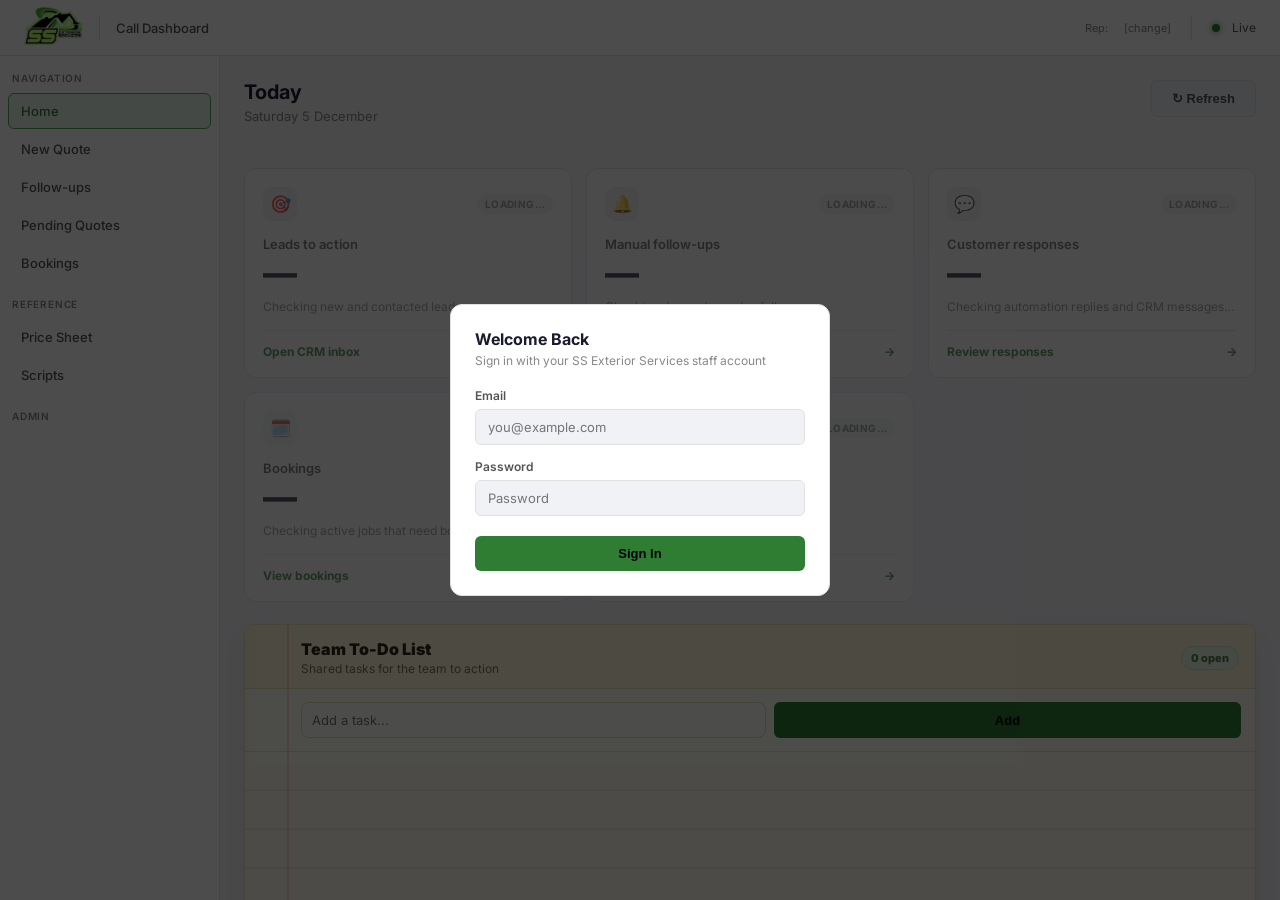
==== commit a0821a60: "Build recurring booking confirmation and deterministic follow-up queues" ====
--- a/index.html
+++ b/index.html
@@ -374,6 +374,8 @@
   #chat-panel { min-height: 520px; }
 }
 </style>
+<link rel="stylesheet" href="/css/bookings.css">
+<script src="/js/booking-rules.js"></script>
 </head>
 <body>
 
@@ -412,7 +414,7 @@
         Pending Quotes
       </div>
       <div class="nav-item" onclick="showPage('unscheduled')">
-        Unscheduled Jobs
+        Bookings
       </div>
       <div class="sidebar-section">Reference</div>
       <div class="nav-item" onclick="showPage('pricing')">
@@ -447,7 +449,7 @@
           <article class="home-action-card is-loading" id="home-card-leads"><div class="home-card-top"><span class="home-card-icon">🎯</span><span class="home-card-state">Loading…</span></div><div class="home-card-label">Leads to action</div><div class="home-card-count">—</div><div class="home-card-detail">Checking new and contacted leads…</div><button class="home-card-link" onclick="openCrmPage('/inbox')">Open CRM inbox <span>→</span></button></article>
           <article class="home-action-card is-loading" id="home-card-followups"><div class="home-card-top"><span class="home-card-icon">🔔</span><span class="home-card-state">Loading…</span></div><div class="home-card-label">Manual follow-ups</div><div class="home-card-count">—</div><div class="home-card-detail">Checking due and overdue follow-ups…</div><button class="home-card-link" onclick="openHomeSection('followups')">View follow-ups <span>→</span></button></article>
           <article class="home-action-card is-loading" id="home-card-responses"><div class="home-card-top"><span class="home-card-icon">💬</span><span class="home-card-state">Loading…</span></div><div class="home-card-label">Customer responses</div><div class="home-card-count">—</div><div class="home-card-detail">Checking automation replies and CRM messages…</div><button class="home-card-link" onclick="openHomeSection('followups')">Review responses <span>→</span></button></article>
-          <article class="home-action-card is-loading" id="home-card-unscheduled"><div class="home-card-top"><span class="home-card-icon">🗓️</span><span class="home-card-state">Loading…</span></div><div class="home-card-label">Unscheduled jobs</div><div class="home-card-count">—</div><div class="home-card-detail">Checking active jobs that need booking…</div><button class="home-card-link" onclick="openHomeSection('unscheduled')">View unscheduled jobs <span>→</span></button></article>
+          <article class="home-action-card is-loading" id="home-card-unscheduled"><div class="home-card-top"><span class="home-card-icon">🗓️</span><span class="home-card-state">Loading…</span></div><div class="home-card-label">Bookings</div><div class="home-card-count">—</div><div class="home-card-detail">Checking active jobs that need booking…</div><button class="home-card-link" onclick="openHomeSection('unscheduled')">View bookings <span>→</span></button></article>
           <article class="home-action-card is-loading" id="home-card-todos"><div class="home-card-top"><span class="home-card-icon">✓</span><span class="home-card-state">Loading…</span></div><div class="home-card-label">Call tasks</div><div class="home-card-count">—</div><div class="home-card-detail">Checking the shared call task list…</div><button class="home-card-link" onclick="scrollToHomeTodos()">Open call tasks <span>→</span></button></article>
         </div>
         <div class="home-load-error" id="home-load-error" hidden></div>
@@ -477,7 +479,6 @@
 
         <div id="service-select-view">
           <div class="page-title">New Quote</div>
-          <div class="page-subtitle">Capture the client details first, then build the quote through chat</div>
 
           <!-- CLIENT INFO FIRST -->
           <div class="card" style="margin-bottom:20px;">
@@ -601,7 +602,7 @@
               <div id="chat-quote-items"></div>
               <div class="chat-build-bar">
                 <button id="chat-build-quote-btn" class="btn-primary" onclick="buildChatQuote()" disabled>Build Quote</button>
-                <div style="font-size:11px;color:var(--text3);margin-top:6px;">Available once at least one line item has been added.</div>
+
               </div>
             </aside>
           </div>
@@ -650,7 +651,6 @@
       <!-- ==================== PRICING PAGE ==================== -->
       <div class="page" id="page-pricing">
         <div class="page-title">Price Sheet</div>
-        <div class="page-subtitle">SS Exterior Services — fixed rates</div>
 
         <div class="card">
           <div class="card-title" style="margin-bottom:12px;">Global</div>
@@ -724,7 +724,6 @@
       <!-- ==================== PERFORMANCE PAGE ==================== -->
       <div class="page" id="page-performance">
         <div class="page-title">Rep Performance</div>
-        <div class="page-subtitle">Quote activity and conversion tracking</div>
         <div class="form-row" style="margin-bottom:16px;">
           <div class="form-group">
             <label class="form-label">Date From</label>
@@ -747,7 +746,6 @@
       <!-- ==================== SCRIPTS PAGE ==================== -->
       <div class="page" id="page-scripts">
         <div class="page-title">Scripts & Guidelines</div>
-        <div class="page-subtitle">Reference during calls</div>
 
         <div class="card">
           <div class="card-title" style="margin-bottom:12px;">📞 Opening Every Call</div>
@@ -802,7 +800,6 @@
       <!-- ==================== PENDING QUOTES PAGE ==================== -->
       <div class="page" id="page-pendingquotes">
         <div class="page-title">Pending Quotes</div>
-        <div class="page-subtitle">Select a quote to review and close with the customer</div>
         <div id="pq-list-view">
           <div id="pq-list-container">
             <div class="empty-state">
@@ -819,7 +816,6 @@
       <!-- ==================== UNSCHEDULED JOBS PAGE ==================== -->
       <div class="page" id="page-unscheduled">
         <div class="page-title">Unscheduled Jobs</div>
-        <div class="page-subtitle">Contact customers, record an outcome, and book active jobs or unscheduled calendar events</div>
         <div id="uj-list-view">
           <div style="display:flex;gap:10px;align-items:center;margin-bottom:16px;flex-wrap:wrap;">
             <input id="uj-search" class="form-input" type="search" placeholder="Search client, service, phone, or notes…" oninput="renderUnscheduledList()" style="max-width:420px;">
@@ -1288,13 +1284,11 @@
     if (window.innerWidth <= 900) activeNav.scrollIntoView({ behavior: 'smooth', block: 'nearest', inline: 'center' });
   }
   if (page === 'home') { loadHomeDashboard(); renderTodoList(); }
-  if (page === 'followups') loadAiFollowUpPriorities();
+  if (page === 'followups') loadAiFollowUpPriorities(true);
   if (page === 'pendingquotes') {
     loadPendingQuotesTab();
   }
-  if (page === 'unscheduled') {
-    loadUnscheduledTab();
-  }
+  if (page === 'unscheduled') loadBookingWorkspace();
   if (page === 'pricing') renderPricingPage();
   if (page === 'scripts') renderScriptsPage();
 }
@@ -1344,14 +1338,16 @@
   if (refresh) { refresh.disabled = true; refresh.textContent = 'Refreshing…'; }
   if (errorBox) errorBox.hidden = true;
   try {
-    const [bookings, quotes, responses, messages, jobs, notes, deliveries] = await Promise.all([
+    await bookingRest('rpc/sync_booking_visits','POST',{});
+    const [bookings, quotes, responses, messages, jobs, notes, deliveries, bookingVisits] = await Promise.all([
       homeRest('bookings?select=*&order=created_at.desc&limit=200'),
       homeRest('quotes?select=*&status=in.(pending,draft)&deleted_at=is.null&order=created_at.desc'),
       homeRest('quote_responses?select=*&order=created_at.desc&limit=200'),
       homeRest('messages?select=*&order=created_at.desc&limit=200'),
       homeRest('jobs?select=*&status=eq.Active&order=created_at.asc'),
       homeRest('record_notes?select=record_type,record_id,created_at&deleted_at=is.null&record_type=eq.quote&order=created_at.desc'),
-      homeRest('quote_follow_up_deliveries?select=quote_id,status,sent_at,created_at&status=eq.sent&order=created_at.desc')
+      homeRest('quote_follow_up_deliveries?select=quote_id,status,sent_at,created_at&status=eq.sent&order=created_at.desc'),
+      homeRest('booking_visits?select=*&order=due_month.asc')
     ]);
     const now = new Date();
     // Only website intake records belong to the CRM lead pipeline. Historical
@@ -1367,7 +1363,8 @@
     deliveries.forEach(row => { if (!deliveryByQuote.has(String(row.quote_id))) deliveryByQuote.set(String(row.quote_id), row); });
     const quoteManualDue = quotes.filter(quote => {
       if (String(quote.status || '').toLowerCase() !== 'pending') return false;
-      if (quote.follow_up_enabled === false) return false;
+      if (quote.manual_follow_up_state === 'ready_to_book' || responses.some(r=>r.quote_id===quote.id&&!r.handled_at&&['call_request','correction'].includes(r.response_type))) return true;
+      if (quote.follow_up_enabled === false && !quote.manual_follow_up_at) return false;
       let dueAt = quote.manual_follow_up_at ? new Date(quote.manual_follow_up_at) : null;
       if (!dueAt) {
         const delivery = deliveryByQuote.get(String(quote.id));
@@ -1387,23 +1384,22 @@
     const responseQuoteIds = new Set();
     responses.forEach(row => {
       const quoteId = String(row.quote_id);
-      if (!quoteIds.has(quoteId) || !actionableResponseTypes.has(String(row.response_type || '').toLowerCase())) return;
+      if (row.handled_at || !quoteIds.has(quoteId) || !actionableResponseTypes.has(String(row.response_type || '').toLowerCase())) return;
       const responseAt = new Date(row.created_at);
-      const handledAt = latestNoteByQuote.get(quoteId);
-      if (!handledAt || handledAt < responseAt) responseQuoteIds.add(quoteId);
+      responseQuoteIds.add(quoteId);
     });
     const unreadThreads = new Set(messages.filter(row => row.sender === 'client' && !row.read).map(row => row.client_name || row.portal_token || row.id));
     const responseCount = responseQuoteIds.size + unreadThreads.size;
 
-    const unscheduled = jobs.filter(row => !String(row.completion_date || row.completionDate || '').trim());
-    const urgentBefore = new Date(); urgentBefore.setDate(urgentBefore.getDate() - 7);
-    const urgentJobs = unscheduled.filter(row => row.created_at && new Date(row.created_at) <= urgentBefore).length;
+    const day=BookingRules.today();
+    const unscheduled=bookingVisits.filter(v=>!['confirmed','skipped','stopped'].includes(v.status) && (!v.due_month||v.due_month<=day.slice(0,7)+'-01'||v.high_priority));
+    const urgentJobs=unscheduled.filter(v=>['immediate','due'].includes(BookingRules.queue(v,day))).length;
     const openTodos = getOpenTodos();
 
     homeCard('leads', activeLeads.length, `${intake} in intake · ${attempted} contact attempted`, { urgent:activeLeads.length > 0, completeText:'No new leads waiting' });
     homeCard('followups', quoteManualDue, `${quoteManualDue} quote follow-up${quoteManualDue === 1 ? '' : 's'} ready for a manual response`, { urgent:quoteManualDue > 0, completeText:'All manual follow-ups completed' });
     homeCard('responses', responseCount, `${responseQuoteIds.size} automation response${responseQuoteIds.size === 1 ? '' : 's'} · ${unreadThreads.size} unread message thread${unreadThreads.size === 1 ? '' : 's'}`, { urgent:responseCount > 0, completeText:'No customer responses waiting' });
-    homeCard('unscheduled', unscheduled.length, `${urgentJobs} need immediate attention · ${Math.max(0, unscheduled.length - urgentJobs)} to book`, { urgent:urgentJobs > 0, completeText:'All active jobs are scheduled' });
+    homeCard('unscheduled', unscheduled.length, `${urgentJobs} due for contact · ${unscheduled.length} need booking`, { urgent:urgentJobs > 0, completeText:'All current bookings confirmed' });
     homeCard('todos', openTodos.length, `${openTodos.length} open team task${openTodos.length === 1 ? '' : 's'}`, { completeText:'Call task list complete' });
     const totalAttention = activeLeads.length + quoteManualDue + responseCount + unscheduled.length + openTodos.length;
     const caughtUp = document.getElementById('home-caught-up');
@@ -1543,7 +1539,6 @@
   ];
   page.innerHTML = `
     <div class="page-title">Price Sheet</div>
-    <div class="page-subtitle">SS Exterior Services — rates used by the quote builder</div>
     ${ownerBadgeHtml()}
     <div class="two-col">
       ${groups.map(([title, groupKey, fields]) => `
@@ -1600,7 +1595,6 @@
     </div>`).join('');
   page.innerHTML = `
     <div class="page-title">Scripts & Guidelines</div>
-    <div class="page-subtitle">Reference during calls</div>
     ${ownerBadgeHtml()}
     ${scriptCards}
     ${serviceCards}`;
@@ -4222,7 +4216,8 @@
 let _priorityRecordOpen = false;
 
 function setPriorityPage(page) {
-  _priorityPage = page === 'jobs' ? 'jobs' : 'quotes';
+  if (page === 'jobs') { openHomeSection('unscheduled'); return; }
+  _priorityPage = 'quotes';
   document.getElementById('priority-tab-quotes')?.classList.toggle('active', _priorityPage === 'quotes');
   document.getElementById('priority-tab-jobs')?.classList.toggle('active', _priorityPage === 'jobs');
   const quoteTabs = document.getElementById('priority-quote-tabs');
@@ -4280,14 +4275,14 @@
     ${isPendingQuote ? `<section class="priority-next-action"><h4>Next action</h4><strong>${_escHtml(needsContactNow ? 'Follow up with the customer and record the structured outcome.' : analysis.manualReviewAt ? `Wait until the manual follow-up is due on ${priorityCandidateDateTime(analysis.manualReviewAt)}.` : 'Review the delivery status and schedule the next follow-up.')}</strong></section>
     <section class="priority-contact-card"><h4>Contact details</h4>${candidate.phone ? `<div><span>Phone</span><a href="tel:${_escHtml(String(candidate.phone).replace(/[^0-9+]/g, ''))}">${_escHtml(candidate.phone)}</a><button type="button" onclick="priorityCopyContact(decodeURIComponent('${encodeURIComponent(candidate.phone)}'))">Copy</button></div>` : ''}${candidate.email ? `<div><span>Email</span><a href="mailto:${_escHtml(candidate.email)}">${_escHtml(candidate.email)}</a><button type="button" onclick="priorityCopyContact(decodeURIComponent('${encodeURIComponent(candidate.email)}'))">Copy</button></div>` : ''}${candidate.address ? `<div><span>Address</span><strong>${_escHtml(candidate.address)}</strong><button type="button" onclick="priorityCopyContact(decodeURIComponent('${encodeURIComponent(candidate.address)}'))">Copy</button></div>` : ''}${!candidate.phone && !candidate.email && !candidate.address ? '<p>No contact details are recorded.</p>' : ''}</section>` : `<div class="priority-detail-grid"><div><span>Review by</span><strong>${_escHtml(priorityCandidateDate(analysis.recommendedDate) || 'No review scheduled')}</strong></div></div>`}
     ${isPendingQuote ? `<section class="priority-delivery-card" aria-label="Delivery and follow-up">
-      <h4>Delivery &amp; follow-up</h4>
+      <h4>Delivery &amp; follow-up</h4><label class="booking-check"><input type="checkbox" ${candidate.manualOnly ? 'checked' : ''} onchange="prioritySetManualOnly(this.checked)"> Manual only (including Messenger)</label>${!candidate.phone && !candidate.email ? '<p class="booking-warning">Collect a phone number or email.</p>' : ''}
       <div class="priority-schedule-row"><strong>Quote sent</strong><span>${_escHtml(priorityCandidateDateTime(candidate.sentAt) || 'Recorded')}</span><div></div></div>
       <div class="priority-schedule-row"><strong>Automatic message</strong><span>${_escHtml(candidate.followUpEnabled === false ? `Automatic messages are paused${priorityCandidateDateTime(candidate.followUpPausedUntil || candidate.nextFollowUpAt) ? ` until ${priorityCandidateDateTime(candidate.followUpPausedUntil || candidate.nextFollowUpAt)}` : ''}.` : analysis.automationStatus === 'sent' ? `An automated text was sent on ${priorityCandidateDateTime(analysis.automationAt || analysis.automationDate) || 'the recorded date'}.` : analysis.automationAt || analysis.automationDate ? `An automated text is scheduled for ${priorityCandidateDateTime(analysis.automationAt || analysis.automationDate)}.` : 'No automated text is currently scheduled.')}</span><div class="priority-schedule-actions"><button class="priority-schedule-action" onclick="priorityToggleScheduleEditor('automatic')">Edit</button><button class="priority-schedule-action" onclick="priorityToggleAutomaticPause()">${candidate.followUpEnabled === false ? 'Resume' : 'Pause'}</button><button class="priority-schedule-action" onclick="priorityOpenOutcome('customer')">Customer response</button></div><div class="priority-schedule-editor" id="priority-automatic-editor"><input class="form-input" id="priority-automatic-input" type="datetime-local" value="${_escHtml(priorityDateTimeInput(analysis.automationAt || candidate.followUpPausedUntil || candidate.nextFollowUpAt))}"><button class="btn-primary" onclick="prioritySaveSchedule('automatic')" style="width:auto;">Save</button><button class="btn-secondary" onclick="priorityToggleScheduleEditor('automatic')" style="width:auto;">Cancel</button></div></div>
-      <div class="priority-schedule-row"><strong>Manual follow-up due</strong><span>${_escHtml(candidate.followUpEnabled === false ? 'Manual follow-up is paused with the automatic message.' : analysis.manualReviewAt ? `Due on ${priorityCandidateDateTime(analysis.manualReviewAt)}${candidate.manualFollowUpAt ? ' (custom date).' : '.'}` : 'No manual follow-up is currently scheduled.')}</span><div class="priority-schedule-actions">${candidate.followUpEnabled === false ? '' : '<button class="priority-schedule-action" onclick="priorityToggleScheduleEditor(\'manual\')">Edit</button><button class="priority-schedule-action" onclick="priorityOpenOutcome(\'manual\')">Record action</button>'}</div>${candidate.followUpEnabled === false ? '' : `<div class="priority-schedule-editor" id="priority-manual-editor"><input class="form-input" id="priority-manual-input" type="datetime-local" value="${_escHtml(priorityDateTimeInput(analysis.manualReviewAt))}"><button class="btn-primary" onclick="prioritySaveSchedule('manual')" style="width:auto;">Save</button>${candidate.manualFollowUpAt ? `<button class="btn-secondary" onclick="priorityResetManualSchedule()" style="width:auto;">Use calculated</button>` : ''}<button class="btn-secondary" onclick="priorityToggleScheduleEditor('manual')" style="width:auto;">Cancel</button></div>`}</div>
+      <div class="priority-schedule-row"><strong>Manual follow-up due</strong><span>${_escHtml(analysis.manualReviewAt ? `Due on ${priorityCandidateDateTime(analysis.manualReviewAt)}${candidate.manualFollowUpAt ? ' (custom date).' : '.'}` : 'No manual follow-up is currently scheduled.')}</span><div class="priority-schedule-actions">${'<button class="priority-schedule-action" onclick="priorityToggleScheduleEditor(\'manual\')">Edit</button><button class="priority-schedule-action" onclick="priorityOpenOutcome(\'manual\')">Record action</button>'}</div>${`<div class="priority-schedule-editor" id="priority-manual-editor"><input class="form-input" id="priority-manual-input" type="datetime-local" value="${_escHtml(priorityDateTimeInput(analysis.manualReviewAt))}"><button class="btn-primary" onclick="prioritySaveSchedule('manual')" style="width:auto;">Save</button>${candidate.manualFollowUpAt ? `<button class="btn-secondary" onclick="priorityResetManualSchedule()" style="width:auto;">Use calculated</button>` : ''}<button class="btn-secondary" onclick="priorityToggleScheduleEditor('manual')" style="width:auto;">Cancel</button></div>`}</div>
       <div class="priority-response-editor" id="priority-response-editor" onclick="if(event.target===this) priorityCloseOutcome()"><div class="priority-response-card" role="dialog" aria-modal="true" aria-labelledby="priority-response-title"><div class="priority-response-header"><h4 id="priority-response-title">Customer response</h4><button type="button" aria-label="Close" onclick="priorityCloseOutcome()">×</button></div><p id="priority-response-help">Record what the customer said and reschedule the automatic message when needed.</p>
-        <div id="priority-contact-source-field"><label class="form-label" for="priority-contact-source">Where did the response come from?</label><select id="priority-contact-source" class="form-input"><option value="">Select source…</option><option value="sms_reply">SMS reply</option><option value="phone_call">Phone call</option><option value="email_reply">Email reply</option><option value="portal">Customer portal</option><option value="other">Other</option></select></div>
-        <label class="form-label" for="priority-outcome">Outcome</label><div class="priority-outcome-grid"><select id="priority-outcome" class="form-input" onchange="priorityOutcomeChanged()"><option value="">Select outcome…</option><option value="call_on_date">Needs more time</option><option value="ready_to_book">Ready to book</option><option value="customer_will_contact">Customer will contact us</option><option value="declined">Declined</option><option value="do_not_contact">Do not contact</option></select><input id="priority-next-contact-date" class="form-input" type="date" min="${localToday()}" aria-label="Next contact date" style="display:none;"></div>
-        <label class="form-label" for="priority-new-note">Reason / note</label><textarea id="priority-new-note" class="form-input" rows="3" placeholder="Add only useful context…"></textarea><div class="priority-note-actions"><span id="priority-response-status"></span><button id="priority-add-note-btn" class="btn-primary" onclick="priorityAddNoteEntry()" style="width:auto;">Save response</button><button class="btn-secondary" onclick="priorityCloseOutcome()" style="width:auto;">Cancel</button></div>
+        <div id="priority-contact-source-field"><label class="form-label" for="priority-contact-source">Where did the response come from?</label><select id="priority-contact-source" class="form-input"><option value="">Select source…</option><option value="sms_reply">SMS reply</option><option value="phone_call">Phone call</option><option value="email_reply">Email reply</option><option value="portal">Customer portal</option><option value="messenger">Messenger</option><option value="other">Other</option></select></div>
+        <label class="form-label" for="priority-outcome">Outcome</label><div class="priority-outcome-grid"><select id="priority-outcome" class="form-input" onchange="priorityOutcomeChanged();priorityQuotePreview()"><option value="">Select outcome…</option><option value="call_on_date">Needs more time</option><option value="ready_to_book">Ready to book</option><option value="customer_will_contact">Customer will contact us</option><option value="declined">Declined</option><option value="do_not_contact">Do not contact</option></select><input id="priority-next-contact-date" class="form-input" type="date" min="${localToday()}" aria-label="Next contact date" onchange="priorityQuotePreview()" style="display:none;"></div>
+        <div id="priority-next-preview" class="booking-next"></div><label class="form-label" for="priority-new-note">Reason / note</label><textarea id="priority-new-note" class="form-input" rows="3" placeholder="Add only useful context…"></textarea><div class="priority-note-actions"><span id="priority-response-status"></span><button id="priority-add-note-btn" class="btn-primary" onclick="priorityAddNoteEntry()" style="width:auto;">Save response</button><button class="btn-secondary" onclick="priorityCloseOutcome()" style="width:auto;">Cancel</button></div>
       </div></div>
     </section>` : ''}
     ${candidate.kind === 'unscheduled_job' ? `<section class="priority-detail-section"><h4>Timing context</h4><p>${_escHtml(analysis.reason || 'No assessment is available yet.')}</p></section>` : ''}
@@ -4372,10 +4367,7 @@
 }
 
 function priorityBusinessDate(amount) {
-  const date = new Date(`${localToday()}T12:00:00`);
-  let remaining = amount;
-  while (remaining > 0) { date.setDate(date.getDate() + 1); if (date.getDay() !== 0 && date.getDay() !== 6) remaining--; }
-  return `${date.getFullYear()}-${String(date.getMonth()+1).padStart(2,'0')}-${String(date.getDate()).padStart(2,'0')}`;
+  return BookingRules.businessDate(BookingRules.today(),amount);
 }
 
 function priorityPrepareReview(action) {
@@ -4468,16 +4460,16 @@
   const body = input?.value.trim();
   const isManualAction = _priorityOutcomeMode === 'manual';
   if (!isManualAction && !contactSource) { showToast('Choose where the customer response came from', 'error'); return; }
-  if (!target || (!body && !outcomeCode)) { showToast('Choose an outcome or enter a note first', 'error'); return; }
+  if (!target || !outcomeCode) { showToast('Choose an outcome or enter a note first', 'error'); return; }
   const isInboundCustomerUpdate = !isManualAction && Boolean(contactSource);
-  if (candidate?.kind === 'pending_quote' && outcomeCode && !isInboundCustomerUpdate && (!analysis.manualReviewAt || Date.now() < new Date(analysis.manualReviewAt).getTime())) { showToast('Choose how the customer contacted us, or wait until the manual follow-up is due', 'error'); return; }
+
   if (outcomeCode === 'call_on_date' && !nextContactDate) { showToast('Choose the next contact date', 'error'); return; }
   if (button) { button.disabled = true; button.textContent = 'Adding…'; }
   if (status) status.textContent = 'Adding timestamped note…';
   try {
-    const outcomeLabels = { voicemail_left:'Voicemail left', no_answer:'No answer', sms_sent:'SMS sent', email_sent:'Email sent', ready_to_book:'Ready to book', call_on_date:'Spoke — needs more time', customer_will_contact:'Customer will contact us', declined:'Declined', do_not_contact:'Do not contact' };
-    const sourceLabels = { sms_reply:'SMS reply', phone_call:'Phone call', email_reply:'Email reply', portal:'Customer portal', other:'Other customer contact' };
-    const unsuccessfulOutcomes = ['voicemail_left', 'no_answer', 'sms_sent', 'email_sent'];
+    const outcomeLabels = { voicemail_left:'Voicemail left', no_answer:'No answer', sms_sent:'SMS sent', email_sent:'Email sent', messenger_sent:'Messenger sent', ready_to_book:'Ready to book', call_on_date:'Spoke — needs more time', customer_will_contact:'Customer will contact us', declined:'Declined', do_not_contact:'Do not contact' };
+    const sourceLabels = { sms_reply:'SMS reply', phone_call:'Phone call', email_reply:'Email reply', portal:'Customer portal', messenger:'Messenger', other:'Other customer contact' };
+    const unsuccessfulOutcomes = ['voicemail_left', 'no_answer', 'sms_sent', 'email_sent', 'messenger_sent'];
     const structuredOutcomes = (candidate.noteEntries || []).filter(note => note.outcomeCode);
     const priorManualAttempts = structuredOutcomes.findIndex(note => !unsuccessfulOutcomes.includes(note.outcomeCode));
     const consecutiveManualAttempts = priorManualAttempts < 0 ? structuredOutcomes.length : priorManualAttempts;
@@ -4487,21 +4479,12 @@
     const prefix = isManualAction ? `Manual follow-up · ${outcomeLabels[outcomeCode] || 'Action recorded'}` : `Customer update · ${sourceLabels[contactSource]}`;
     const timing = resolvedNextDate ? `Next manual follow-up ${priorityCandidateDate(resolvedNextDate)}${attemptNumber >= 3 ? ' (review)' : ''}.` : '';
     const noteBody = [`[${prefix}]`, timing, body].filter(Boolean).join('\n');
-    await createRecordNote(target.recordType, target.recordId, noteBody, { outcomeCode, nextContactDate:resolvedNextDate });
     if (candidate.kind === 'pending_quote' && outcomeCode) {
-      const closeOutcomes = new Set(['ready_to_book', 'customer_will_contact', 'owner_handling', 'declined', 'do_not_contact']);
-      const manualAt = resolvedNextDate ? new Date(`${resolvedNextDate}T10:00:00`).toISOString() : null;
-      const quoteChanges = {
-        ...(isInboundCustomerUpdate ? {} : {
-          last_follow_up_at:new Date().toISOString(),
-          follow_up_count:Number(candidate.followUpCount) || 0
-        }),
-        next_follow_up_at:isInboundCustomerUpdate && outcomeCode === 'call_on_date' ? manualAt : null,
-        manual_follow_up_at:isManualAction ? manualAt : null,
-        follow_up_enabled:!closeOutcomes.has(outcomeCode)
-      };
-      await priorityPatchRecord('quotes', candidate.recordId, quoteChanges);
-    }
+      await bookingRest('rpc/record_quote_contact','POST',{
+        p_quote_id:candidate.recordId,p_outcome:outcomeCode,p_note:noteBody,
+        p_next_date:resolvedNextDate||null,p_channel:contactSource||outcomeCode,p_manual:isManualAction
+      });
+    } else await createRecordNote(target.recordType,target.recordId,noteBody,{outcomeCode,nextContactDate:resolvedNextDate});
     document.getElementById('priority-response-editor')?.classList.remove('open');
     input.value = '';
     await priorityLoadNoteEntries(true);
@@ -4536,13 +4519,15 @@
   const sourceField = document.getElementById('priority-contact-source-field');
   const outcome = document.getElementById('priority-outcome');
   document.getElementById('priority-response-title').textContent = isManual ? 'Record follow-up action' : 'Customer response';
-  document.getElementById('priority-response-help').textContent = isManual ? 'Choose what happened. The next manual follow-up date will be set automatically.' : 'Record what the customer said and reschedule contact when needed.';
+  document.getElementById('priority-response-help').textContent = '';
+  if(document.getElementById('priority-next-contact-date'))document.getElementById('priority-next-contact-date').value='';
   if (sourceField) sourceField.style.display = isManual ? 'none' : '';
   if (outcome) outcome.innerHTML = isManual
-    ? '<option value="">Select action…</option><option value="voicemail_left">Voicemail left</option><option value="no_answer">No answer</option><option value="sms_sent">SMS sent</option><option value="email_sent">Email sent</option><option value="call_on_date">Spoke — needs more time</option><option value="ready_to_book">Ready to book</option><option value="customer_will_contact">Customer will contact us</option><option value="declined">Declined</option><option value="do_not_contact">Do not contact</option>'
+    ? '<option value="">Select action…</option><option value="voicemail_left">Voicemail left</option><option value="no_answer">No answer</option><option value="sms_sent">SMS sent</option><option value="email_sent">Email sent</option><option value="messenger_sent">Messenger sent</option><option value="call_on_date">Spoke — needs more time</option><option value="ready_to_book">Ready to book</option><option value="customer_will_contact">Customer will contact us</option><option value="declined">Declined</option><option value="do_not_contact">Do not contact</option>'
     : '<option value="">Select outcome…</option><option value="call_on_date">Needs more time</option><option value="ready_to_book">Ready to book</option><option value="customer_will_contact">Customer will contact us</option><option value="declined">Declined</option><option value="do_not_contact">Do not contact</option>';
   const save = document.getElementById('priority-add-note-btn');
   if (save) save.textContent = isManual ? 'Save action' : 'Save response';
+  priorityOutcomeChanged();priorityQuotePreview();
   editor?.classList.add('open');
 }
 
@@ -4611,7 +4596,7 @@
       ? (candidate.followUpEnabled === false
           ? { next_follow_up_at:null, follow_up_paused_until:chosen.toISOString(), manual_follow_up_at:null }
           : { next_follow_up_at:chosen.toISOString(), follow_up_paused_until:null, manual_follow_up_at:null })
-      : { manual_follow_up_at:chosen.toISOString() };
+      : { manual_follow_up_at:chosen.toISOString(), manual_follow_up_state:'active' };
     await priorityPatchRecord('quotes', candidate.recordId, changes);
     const target = priorityNoteTarget(candidate);
     if (target) await createRecordNote(target.recordType, target.recordId, `[Follow-up schedule updated]\n${kind === 'automatic' ? 'Automatic message' : 'Manual follow-up'} moved to ${priorityCandidateDateTime(chosen)}.`);
@@ -4637,7 +4622,7 @@
   try {
     await priorityPatchRecord('quotes', candidate.recordId, enabled
       ? { follow_up_enabled:false, follow_up_paused_until:retained, next_follow_up_at:null }
-      : { follow_up_enabled:true, next_follow_up_at:candidate.followUpPausedUntil || new Date().toISOString(), follow_up_paused_until:null, manual_follow_up_at:null });
+      : { follow_up_enabled:true, manual_only:false, next_follow_up_at:candidate.followUpPausedUntil || new Date().toISOString(), follow_up_paused_until:null });
     await priorityRefreshEditedQuote(candidate.id, `Automatic follow-up ${enabled ? 'paused' : 'resumed'}`);
   } catch (error) { showToast(error.message, 'error'); }
 }
@@ -4645,11 +4630,11 @@
 async function fetchFollowUpPriorityCandidates() {
   const headers = { 'apikey': SUPABASE_KEY, 'Authorization': `Bearer ${supabaseBearerToken()}` };
   const [quoteResponse, jobResponse, noteResponse, deliveryResponse, responseResponse, clientResponse] = await Promise.all([
-    fetch(`${SUPABASE_URL}/rest/v1/quotes?status=in.(pending,draft)&deleted_at=is.null&select=id,client,client_id,date,total,status,items,notes,created_at,delivery_status,delivery_channel,sent_at,last_follow_up_at,next_follow_up_at,manual_follow_up_at,follow_up_enabled,follow_up_paused_until,follow_up_count&order=created_at.desc`, { headers }),
+    fetch(`${SUPABASE_URL}/rest/v1/quotes?status=in.(pending,draft)&deleted_at=is.null&select=id,client,client_id,date,total,status,items,notes,created_at,delivery_status,delivery_channel,sent_at,last_follow_up_at,next_follow_up_at,manual_follow_up_at,manual_only,manual_follow_up_state,follow_up_enabled,follow_up_paused_until,follow_up_count&order=created_at.desc`, { headers }),
     fetch(`${SUPABASE_URL}/rest/v1/jobs?status=eq.Active&select=id,client,service,revenue,items,notes,description,created_at,completion_date,google_calendar_event_id&order=created_at.asc`, { headers }),
     fetch(`${SUPABASE_URL}/rest/v1/record_notes?deleted_at=is.null&record_type=in.(quote,job,calendar_event)&select=record_type,record_id,body,author_name,created_at,outcome_code,next_contact_date,action_result&order=created_at.desc`, { headers }),
     fetch(`${SUPABASE_URL}/rest/v1/quote_follow_up_deliveries?select=id,quote_id,sequence_number,channel,status,sent_at,error,created_at&order=created_at.desc`, { headers }),
-    fetch(`${SUPABASE_URL}/rest/v1/quote_responses?select=id,quote_id,response_type,reason,notes,preferred_timeframe,preferred_dates,contact_again_at,created_at&order=created_at.desc`, { headers }),
+    fetch(`${SUPABASE_URL}/rest/v1/quote_responses?select=id,quote_id,response_type,reason,notes,preferred_timeframe,preferred_dates,contact_again_at,created_at,handled_at&order=created_at.desc`, { headers }),
     fetch(`${SUPABASE_URL}/rest/v1/clients?select=id,name,phone,email,address,suburb`, { headers })
   ]);
   if (!quoteResponse.ok || !jobResponse.ok || !noteResponse.ok || !deliveryResponse.ok || !responseResponse.ok || !clientResponse.ok) throw new Error('Could not load the complete follow-up data set.');
@@ -4686,7 +4671,7 @@
       deliveryEntries:deliveriesByQuote[quote.id] || [], responseEntries:responsesByQuote[quote.id] || [],
       nextFollowUpAt:quote.next_follow_up_at, sentAt:quote.sent_at, deliveryStatus:quote.delivery_status, deliveryChannel:quote.delivery_channel,
       followUpEnabled:quote.follow_up_enabled !== false, followUpPausedUntil:quote.follow_up_paused_until,
-      manualFollowUpAt:quote.manual_follow_up_at,
+      manualFollowUpAt:quote.manual_follow_up_at, manualOnly:quote.manual_only, manualFollowUpState:quote.manual_follow_up_state,
       phone:client.phone || '', email:client.email || '', address:[client.address, client.suburb].filter(Boolean).join(', '),
       lastFollowUpAt:quote.last_follow_up_at, followUpCount:Number(quote.follow_up_count) || 0
     };
@@ -4737,7 +4722,7 @@
   if (quoteTabCount) quoteTabCount.textContent = quoteRows.length + draftCount;
   if (jobTabCount) jobTabCount.textContent = jobRows.length;
   const now = Date.now();
-  const dueRows = quoteRows.filter(row => ['portal_call_request', 'portal_correction'].includes(row.reasonCode) || (row.manualReviewAt && new Date(row.manualReviewAt).getTime() <= now));
+  const dueRows = quoteRows.filter(row => ['portal_call_request', 'portal_correction', 'ready_to_book'].includes(row.reasonCode) || (row.manualReviewAt && new Date(row.manualReviewAt).getTime() <= now));
   const upcomingRows = quoteRows.filter(row => row.timingBand !== 'not_scheduled' && !dueRows.includes(row));
   const notScheduledRows = quoteRows.filter(row => row.timingBand === 'not_scheduled');
   const draftRows = rows.filter(row => row.kind === 'draft_quote');
@@ -4777,7 +4762,7 @@
         ${dateRows.map(row => cardHtml(row, key)).join('')}
       </div>`).join('');
   };
-  const section = (title, help, bandRows, key) => `<section class="priority-group"><div class="priority-group-header"><div class="priority-group-title">${title}</div><span class="priority-group-count">${bandRows.length}</span></div>${help ? `<div class="priority-queue-help">${help}</div>` : ''}${datedCards(bandRows, key)}</section>`;
+  const section = (title, help, bandRows, key) => `<section class="priority-group"><div class="priority-group-header"><div class="priority-group-title">${title}</div><span class="priority-group-count">${bandRows.length}</span></div>${datedCards(bandRows, key)}</section>`;
   const quoteViews = {
     due: ['Due for manual contact', 'Contact these customers and record the structured outcome.', dueRows, 'urgent'],
     upcoming: ['Upcoming', 'The automation has run or is scheduled. Wait until the manual follow-up date shown.', upcomingRows, 'upcoming'],
@@ -4785,7 +4770,8 @@
     draft: ['Drafts', 'All draft quotes, including those with internal notes or missing information.', draftRows, 'low']
   };
   const [quoteTitle, quoteHelp, selectedQuoteRows, quoteKey] = quoteViews[_priorityQuoteView] || quoteViews.due;
-  const quoteHtml = section(quoteTitle, quoteHelp, selectedQuoteRows.sort((a,b) => String(a.recommendedDate || a.manualReviewDate || '').localeCompare(String(b.recommendedDate || b.manualReviewDate || ''))), quoteKey);
+  const immediateRows=dueRows.filter(r=>['portal_call_request','portal_correction','ready_to_book'].includes(r.reasonCode));
+  const quoteHtml = (immediateRows.length ? section('Immediate action','',immediateRows,'urgent') : '') + section(quoteTitle, quoteHelp, selectedQuoteRows.filter(r=>!immediateRows.includes(r)).sort((a,b) => String(a.recommendedDate || a.manualReviewDate || '').localeCompare(String(b.recommendedDate || b.manualReviewDate || ''))), quoteKey);
   const jobsHtml = jobBands.map(([key, label]) => section(label, '', jobRows.filter(row => (row.schedulingBand || 'later') === key).sort((a,b) => String(a.recommendedDate || '').localeCompare(String(b.recommendedDate || ''))), key === 'this_month' ? 'urgent' : key === 'next_month' ? 'high' : 'low')).join('');
   container.innerHTML = _priorityPage === 'jobs' ? jobsHtml : quoteHtml;
 }
@@ -4808,7 +4794,7 @@
     const candidates = !force && _priorityCachedCandidates ? _priorityCachedCandidates : await fetchFollowUpPriorityCandidates();
     if (requestId !== _priorityRequestId) return;
     _priorityCandidatesById = Object.fromEntries(candidates.map(candidate => [candidate.id, candidate]));
-    const useAi = _priorityPage === 'jobs';
+    const useAi = false;
     const response = await fetch('/api/follow-up-priority', { method:'POST', headers:{'Content-Type':'application/json'}, body:JSON.stringify({ items:candidates, force, useAi }) });
     const analysis = await response.json().catch(() => ({}));
     if (!response.ok || !Array.isArray(analysis.priorities)) throw new Error(analysis.error || 'Priority analysis failed.');
@@ -5814,7 +5800,7 @@
     <details class="detail-accordion">
       <summary>Inclusions, Notes &amp; Disclaimers</summary>
       <div class="detail-accordion-content">
-        <div style="font-size:12px;color:var(--text3);margin-bottom:10px;">Choose the relevant service manually. Add as many different service inclusion lists as needed.</div>
+        <div style="font-size:12px;color:var(--text3);margin-bottom:10px;"></div>
         <div style="display:flex;gap:8px;align-items:stretch;flex-wrap:wrap;">
           <select id="uj-inclusion-select" class="form-input" style="flex:1;min-width:220px;background:#fff;">${ujServiceOptionsHtml()}</select>
           <button onclick="ujAddInclusion()" class="btn-primary" style="width:auto;white-space:nowrap;">+ Add Inclusions</button>
@@ -7725,5 +7711,6 @@
 
 </script>
 
+<script src="/js/bookings.js"></script>
 </body>
 </html>
--- a/css/bookings.css
+++ b/css/bookings.css
@@ -0,0 +1,4 @@
+.booking-heading,.booking-card-top,.booking-toolbar,.booking-actions{display:flex;gap:10px;align-items:center;flex-wrap:wrap}.booking-heading{justify-content:space-between}.booking-heading .btn-secondary,.booking-toolbar .btn-secondary,.booking-actions button,.booking-form button{width:auto}.booking-toolbar{margin:20px 0}.booking-toolbar input{width:auto;max-width:320px}.booking-summary{font-size:20px;font-weight:800;margin:18px 0}.booking-summary span{font-size:14px;font-weight:500;color:var(--text2);margin-left:12px}.booking-cards{display:grid;grid-template-columns:repeat(auto-fill,minmax(290px,1fr));gap:14px}.booking-card{border:1px solid var(--border);border-radius:12px;padding:20px;background:#fff}.booking-card.is-priority{border:2px solid #c28200}.booking-card-top{justify-content:space-between;align-items:start}.booking-card-top strong{font-size:16px;flex:1}.booking-star{border:0;background:transparent;color:var(--text2);cursor:pointer;padding:0;font-size:12px}.booking-star.selected{color:#9a6100;font-weight:800}.booking-service{color:var(--text2);font-size:13px;margin-top:8px}.booking-muted{color:var(--text2);font-size:12px;margin:8px 0}.booking-month{font-size:13px;margin:14px 0}.booking-pill{display:inline-block;font-size:12px;font-weight:800;border-radius:6px;padding:7px 10px;margin:3px 0 10px}.booking-pill.warning{color:#a12724;background:#fff0ed}.booking-pill.confirmed{color:#08653e;background:#dff6ea}.booking-next{font-size:13px;font-weight:700;margin:12px 0}.booking-status{font-size:13px;margin:4px 0 10px}.booking-actions{margin-top:16px}.booking-detail-card{max-width:780px;background:#fff;border:1px solid var(--border);border-radius:14px;padding:24px;margin-top:16px}.booking-contact{display:flex;flex-direction:column;gap:8px;margin:16px 0}.booking-warning{color:#a34c00;font-size:13px}.booking-form{border-top:1px solid var(--border);padding:20px 0 4px;margin-top:18px}.booking-form label{display:block;margin:12px 0;font-size:13px;font-weight:600}.booking-form label .form-input{display:block;margin-top:7px}.booking-check{display:flex!important;align-items:center;gap:8px;font-size:13px;margin:14px 0}.booking-check input{width:18px;height:18px}.booking-source{white-space:pre-wrap;font-size:13px;color:var(--text2);line-height:1.6;overflow-wrap:anywhere}.booking-history{padding:12px 0;border-top:1px solid var(--border);font-size:13px}.booking-history p{white-space:pre-wrap}.booking-form summary{cursor:pointer;font-weight:700}.booking-toolbar .selected{background:#e1f5ea;border-color:var(--ss-green)}@media(max-width:600px){.booking-cards{grid-template-columns:1fr}.booking-summary span{display:block;margin:7px 0}.booking-detail-card{padding:16px}.booking-toolbar input{max-width:100%;width:100%}}
+#page-unscheduled [hidden]{display:none!important}
+.booking-actions .btn-primary,.booking-form .btn-primary{color:#fff}
+.booking-review-notice{display:flex;gap:12px;align-items:center;flex-wrap:wrap;border:1px solid #e5c78d;background:#fff9ed;border-radius:10px;padding:14px;margin:18px 0;font-size:13px}.booking-review-notice .booking-pill{margin:0}.booking-review-notice button{width:auto}
